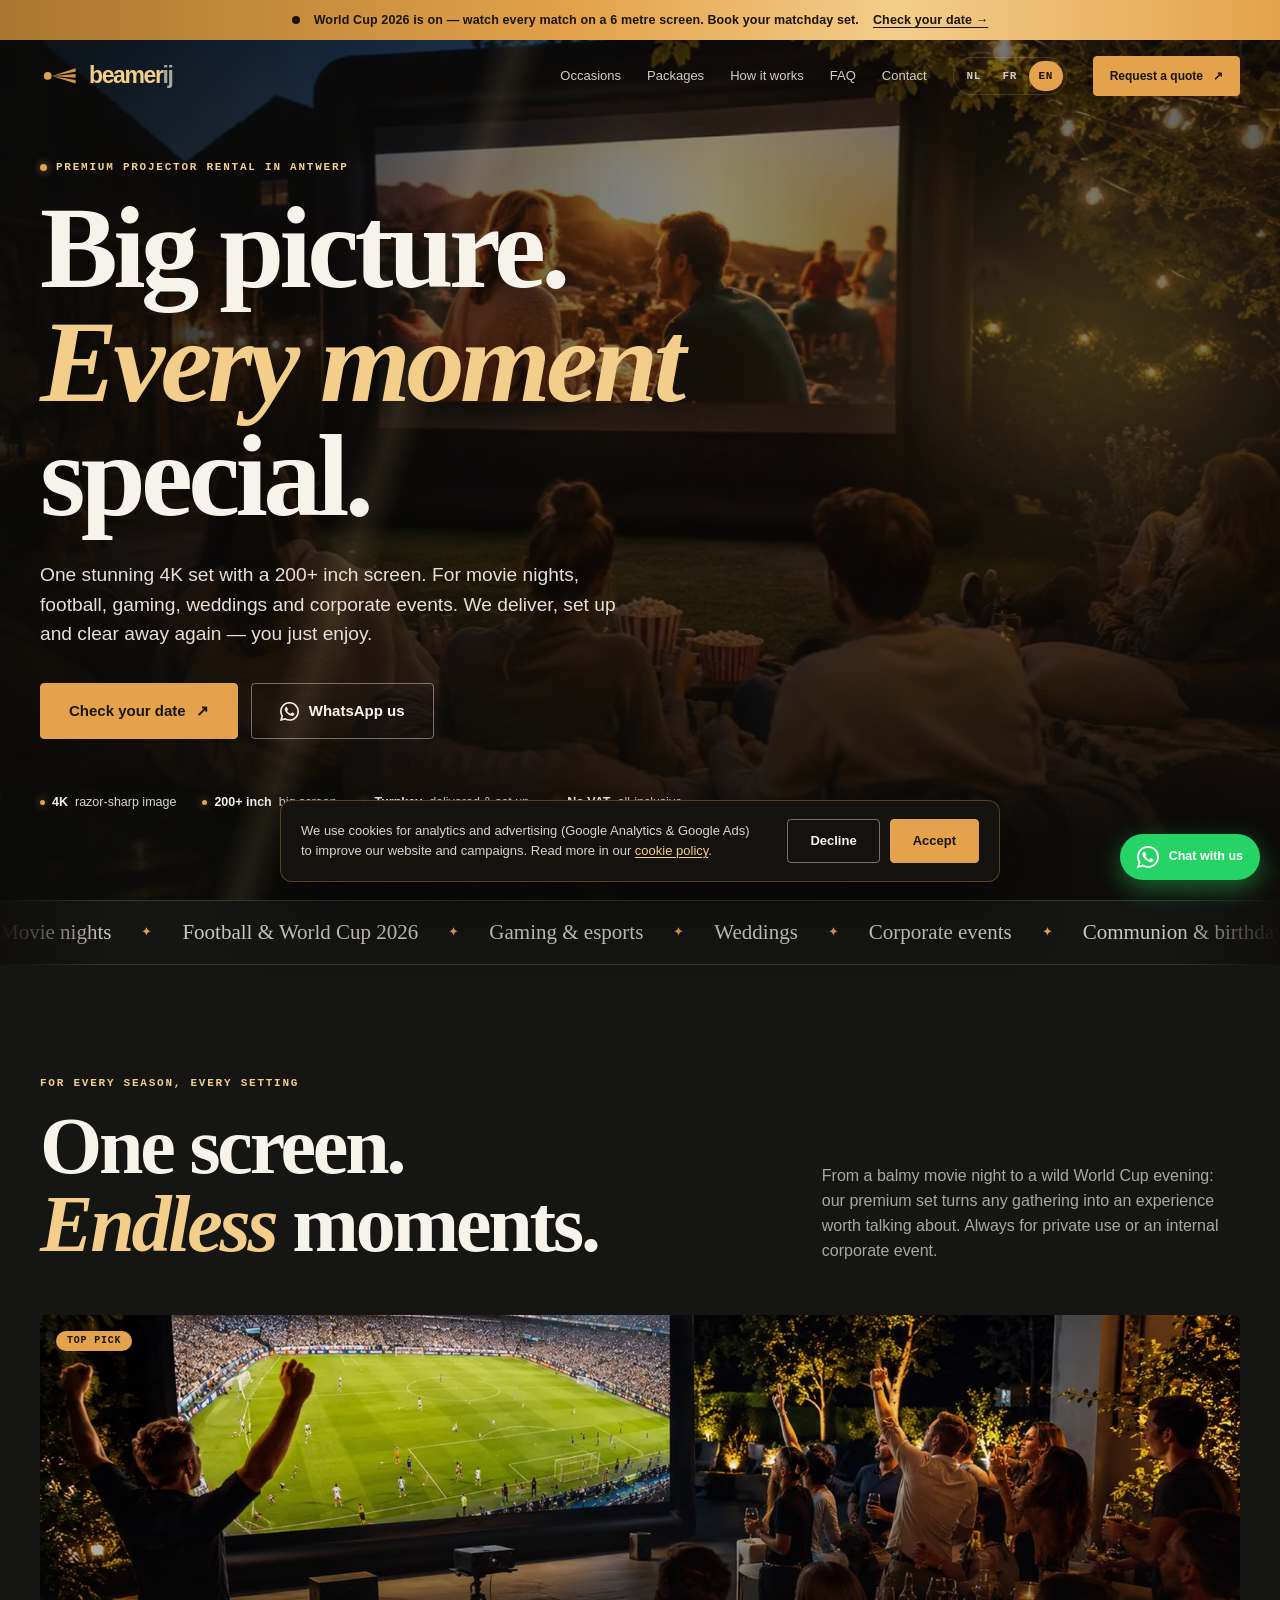
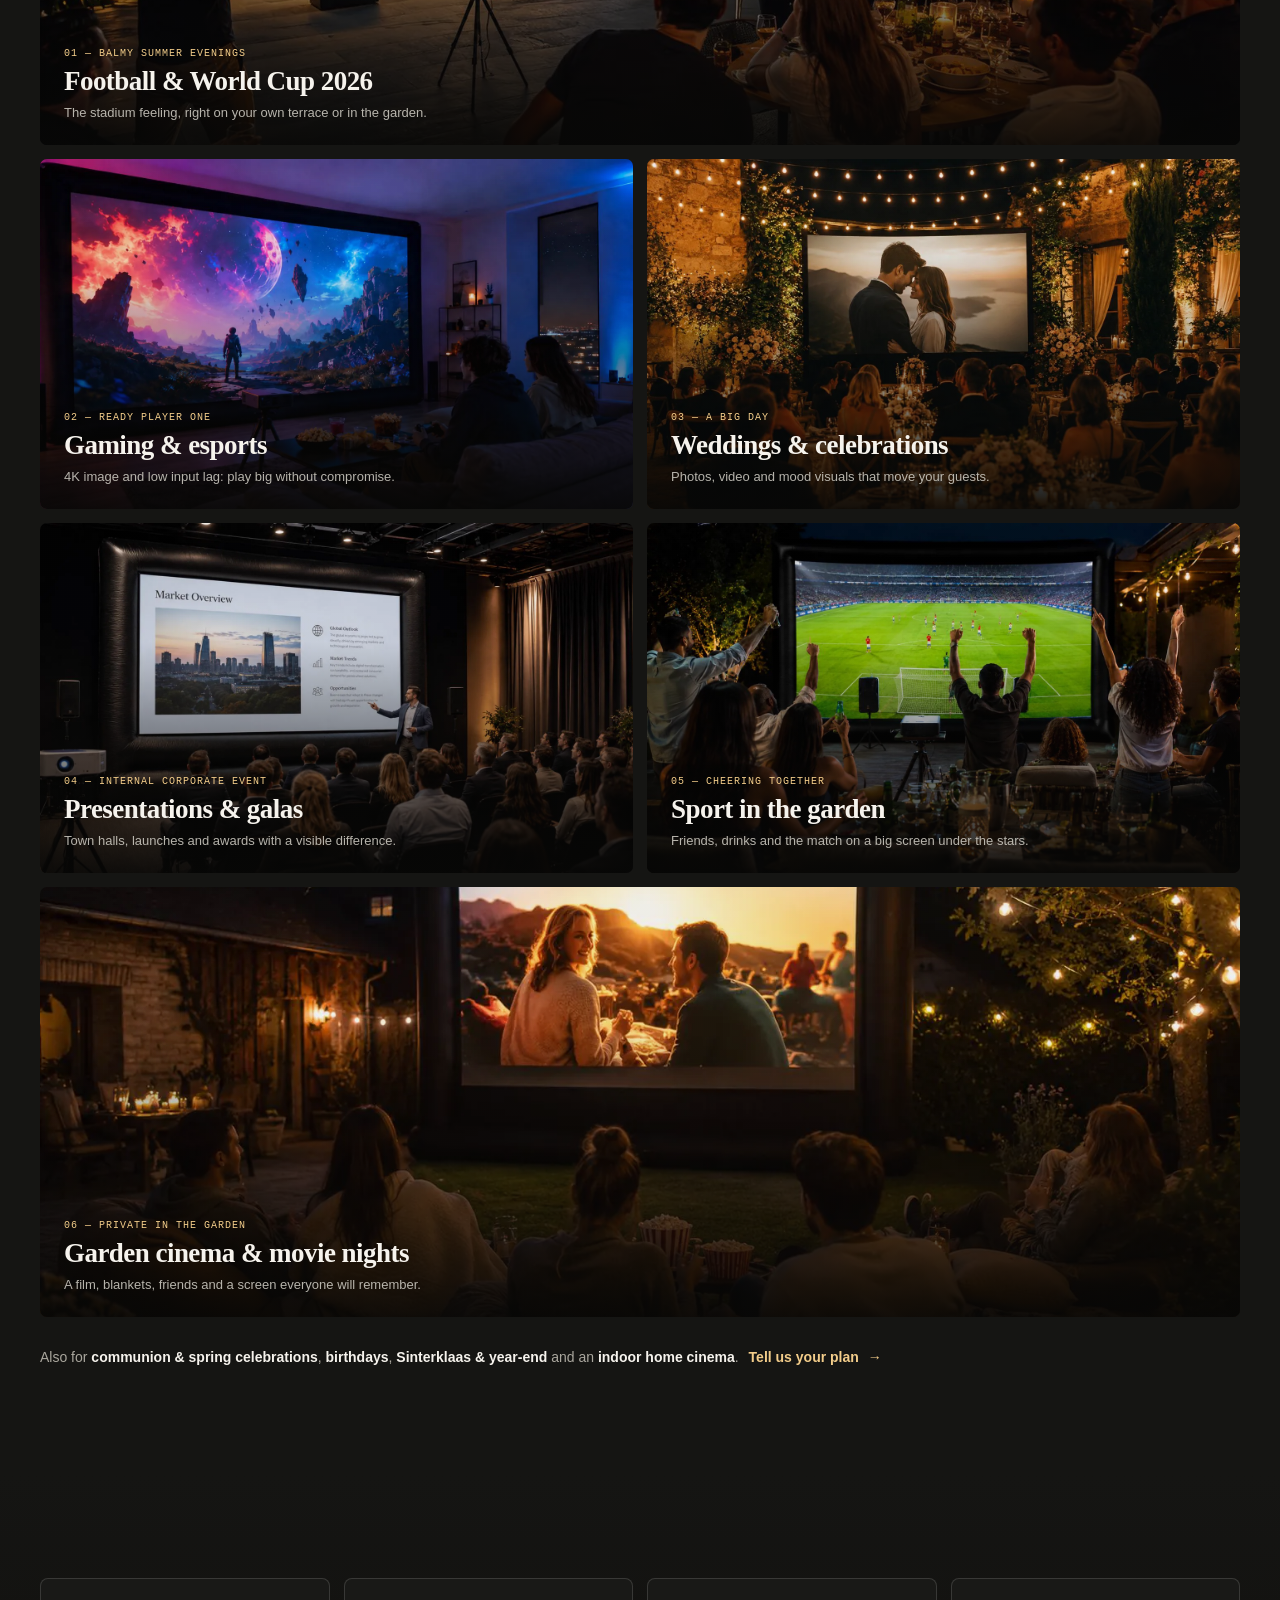
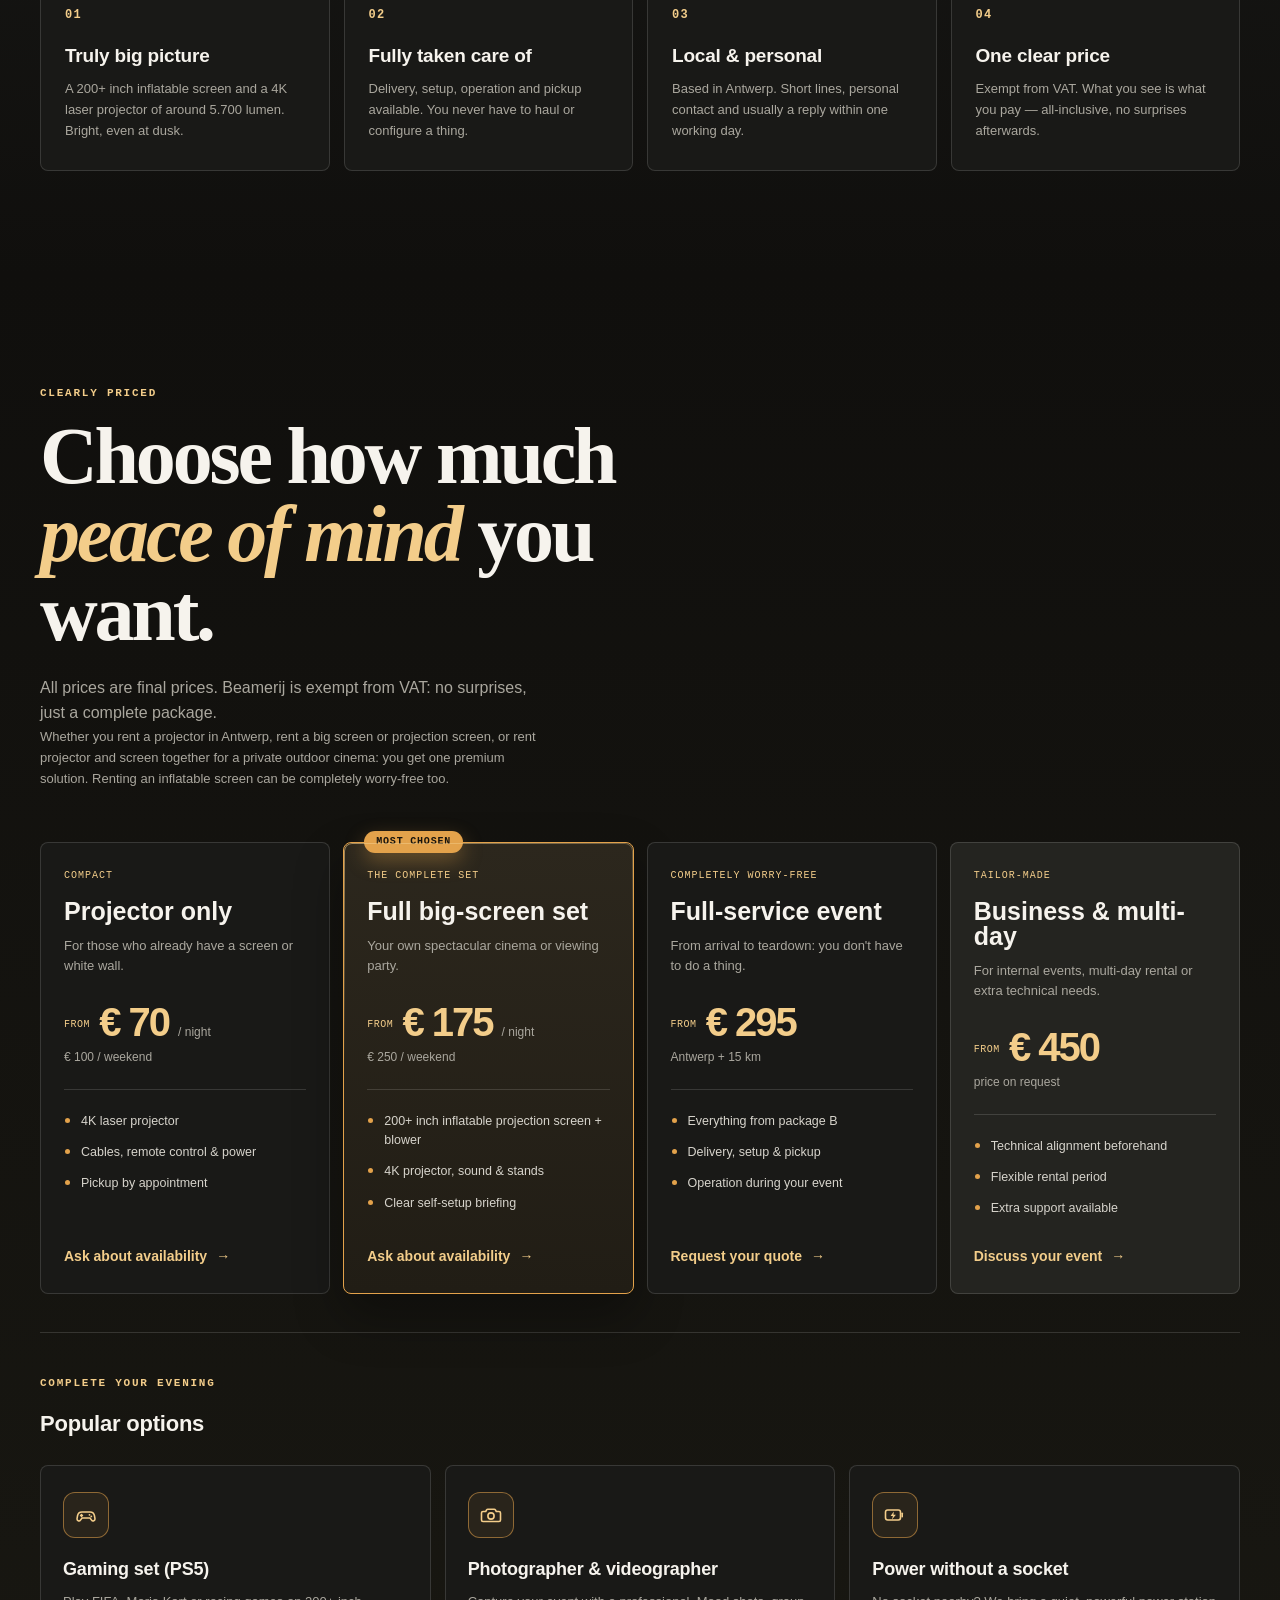
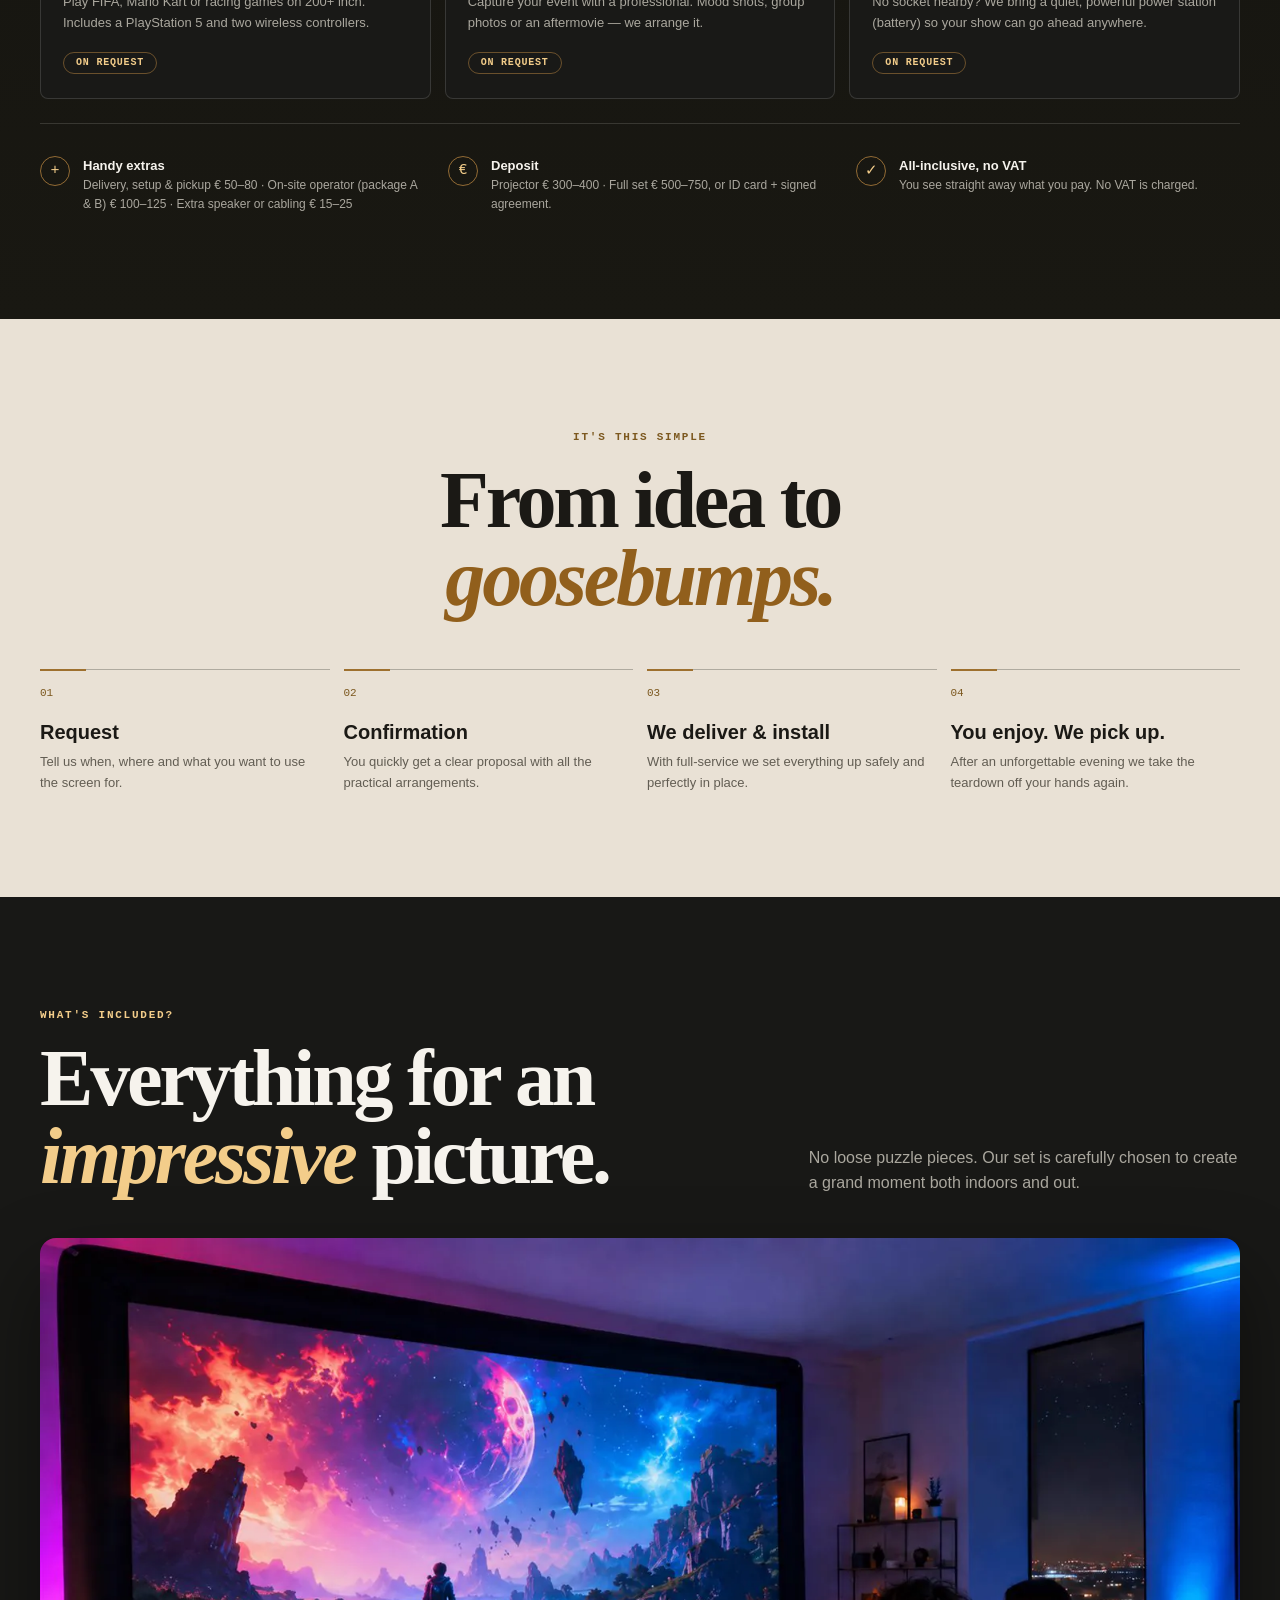
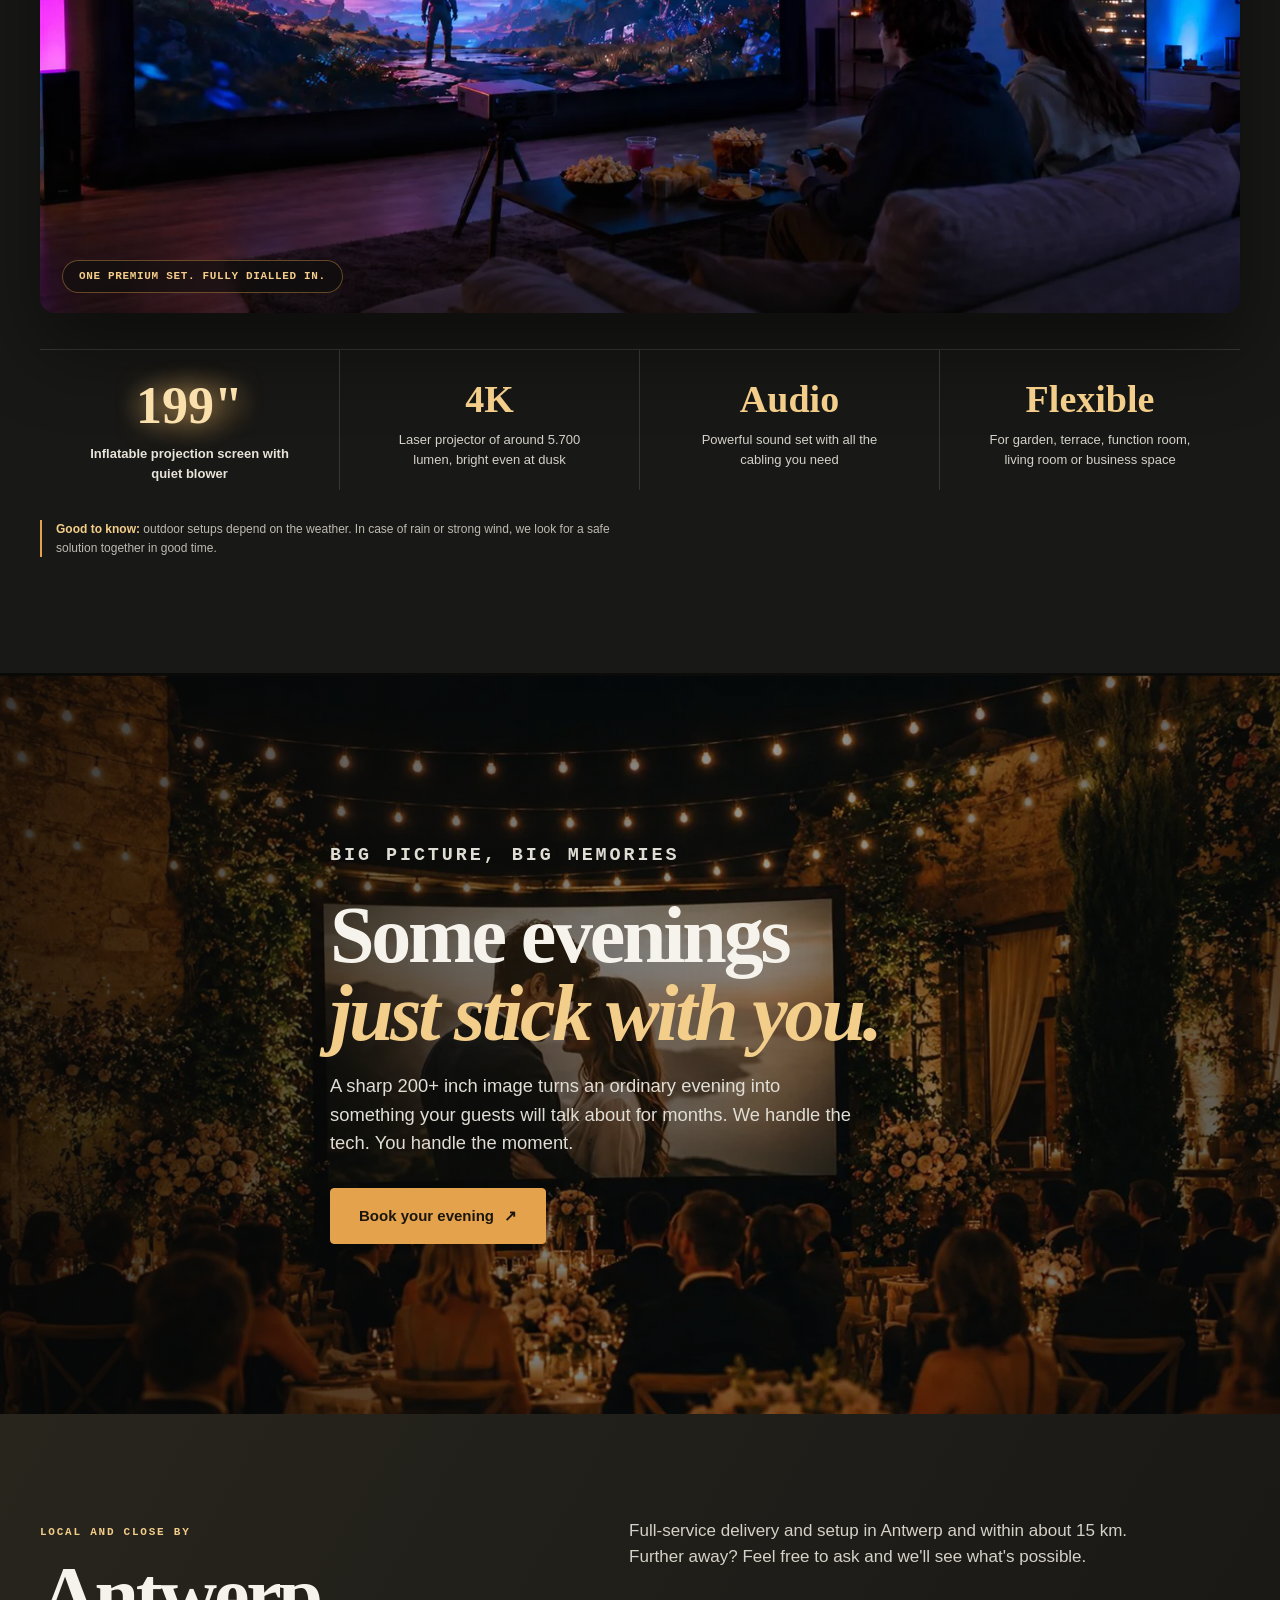
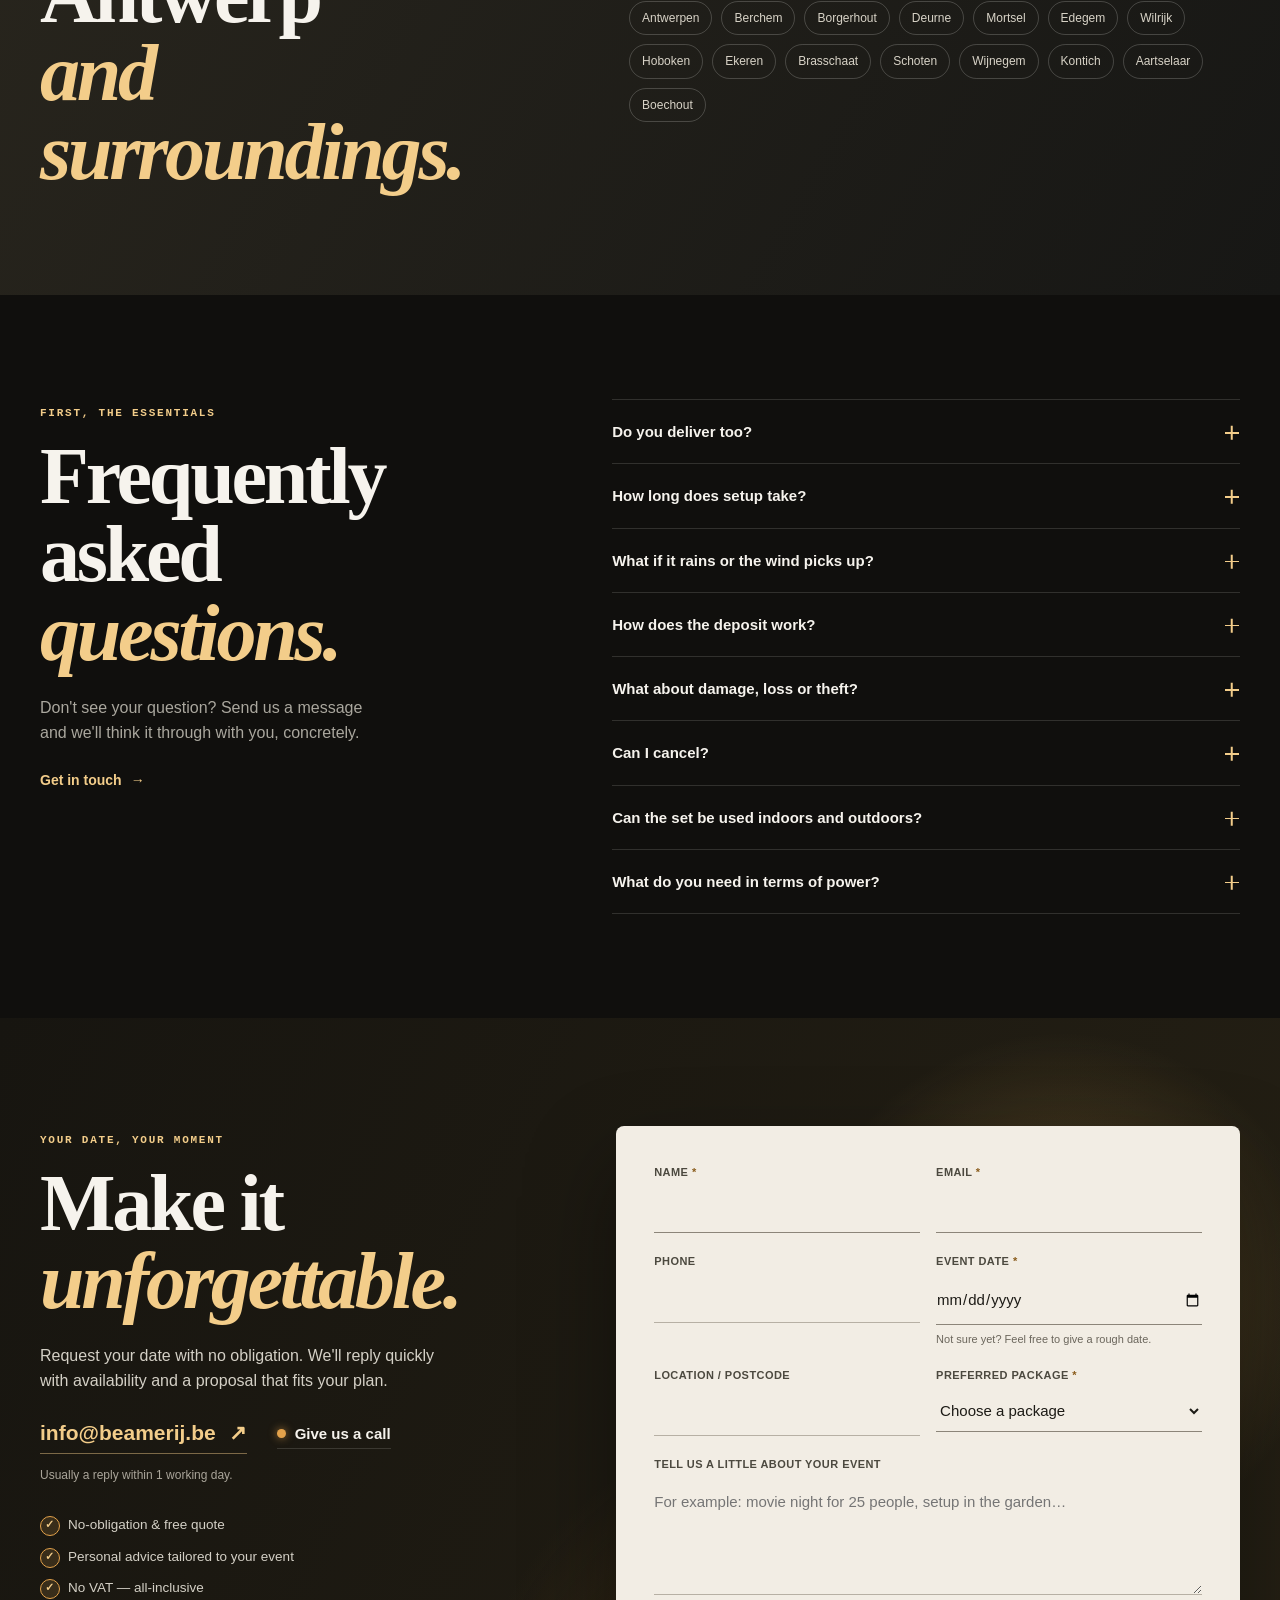
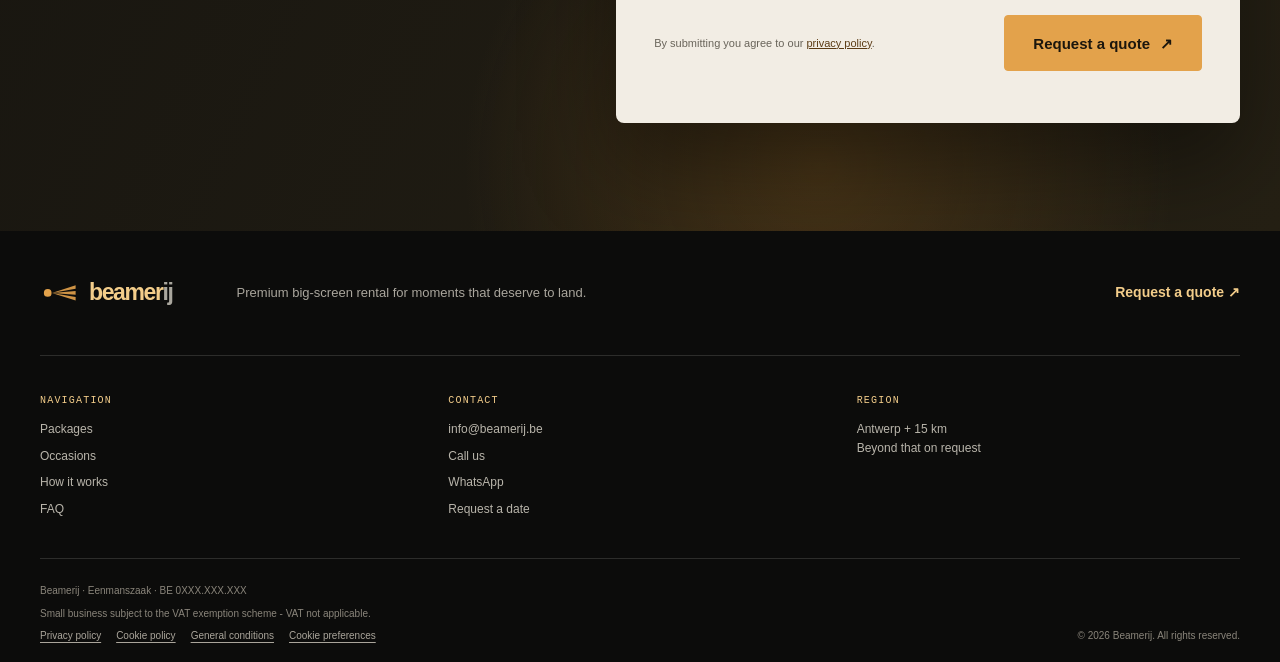
==== index.html @ 077774e4 "fixed favicon to appear in the search" ====
<!doctype html>
<html lang="nl-BE">
<head>
  <meta charset="utf-8">
  <meta name="viewport" content="width=device-width, initial-scale=1">
  <script>document.documentElement.classList.add('js')</script>
  <meta name="theme-color" content="#100f0d">
  <meta name="description" content="Beamerij verhuurt premium 4K beamers, een 200+ inch projectiescherm en complete big-screen sets in Antwerpen e.o. Voor filmavonden, voetbal, gaming, huwelijken en bedrijfsevents. Levering en opbouw mogelijk.">
  <meta name="robots" content="index,follow">
  <link rel="canonical" href="https://beamerij.be/">
  <link rel="icon" href="/favicon.ico" sizes="32x32">
  <link rel="icon" href="images/favicon.svg" type="image/svg+xml">
  <link rel="icon" type="image/png" sizes="32x32" href="images/favicon-32x32.png">
  <link rel="icon" type="image/png" sizes="16x16" href="images/favicon-16x16.png">
  <link rel="apple-touch-icon" sizes="180x180" href="images/apple-touch-icon.png">
  <link rel="manifest" href="/site.webmanifest">
  <link rel="preload" as="image" type="image/webp" imagesrcset="images/movie-night.webp" fetchpriority="high">
  <title>Beamerij | Beamer &amp; groot scherm huren in Antwerpen — 4K big-screen verhuur</title>
  <meta property="og:locale" content="nl_BE">
  <meta property="og:type" content="website">
  <meta property="og:title" content="Beamerij | Groot scherm huren in Antwerpen">
  <meta property="og:description" content="Eén premium big-screen set voor elke gelegenheid. 4K, 200+ inch scherm, levering en opbouw mogelijk. Alles inbegrepen, geen btw.">
  <meta property="og:url" content="https://beamerij.be/">
  <meta property="og:site_name" content="Beamerij">
  <meta property="og:image" content="https://beamerij.be/images/movie-night.jpg">
  <meta property="og:image:alt" content="Sfeervolle private filmavond met een groot scherm in een tuin bij avond">
  <meta property="og:image:width" content="1448">
  <meta property="og:image:height" content="1086">
  <meta name="twitter:card" content="summary_large_image">
  <meta name="twitter:title" content="Beamerij | Groot scherm huren in Antwerpen">
  <meta name="twitter:description" content="Eén premium 4K big-screen set met een scherm van 200+ inch. Voor films, voetbal, gaming, huwelijken en bedrijfsevents. Levering en opbouw mogelijk.">
  <meta name="twitter:image" content="https://beamerij.be/images/movie-night.jpg">
  <link rel="alternate" hreflang="nl-be" href="https://beamerij.be/">
  <link rel="alternate" hreflang="fr-be" href="https://beamerij.be/?lang=fr">
  <link rel="alternate" hreflang="en" href="https://beamerij.be/?lang=en">
  <link rel="alternate" hreflang="x-default" href="https://beamerij.be/">
  <link rel="stylesheet" href="styles.css">
  <!-- Google Consent Mode v2 — analytics & advertising cookies stay off until the visitor accepts -->
  <script>
    window.dataLayer = window.dataLayer || [];
    function gtag(){dataLayer.push(arguments);}
    gtag('consent', 'default', {ad_storage:'denied',ad_user_data:'denied',ad_personalization:'denied',analytics_storage:'denied',wait_for_update:500});
    gtag('set', 'ads_data_redaction', true);
    gtag('set', 'url_passthrough', true);
  </script>
  <!-- Google Analytics 4 + Google Ads -->
  <script async src="https://www.googletagmanager.com/gtag/js?id=G-XQZCP49KPX"></script>
  <script>gtag('js', new Date());gtag('config', 'G-XQZCP49KPX');</script>
  <script type="application/ld+json">{"@context":"https://schema.org","@type":["LocalBusiness","EquipmentRental"],"@id":"https://beamerij.be/#business","name":"Beamerij","url":"https://beamerij.be/","image":"https://beamerij.be/images/movie-night.jpg","description":"Premium beamer-, projectiescherm- en big-screenverhuur voor private en interne evenementen in Antwerpen.","priceRange":"€€","currenciesAccepted":"EUR","email":"info@beamerij.be","telephone":"+32485066991","address":{"@type":"PostalAddress","streetAddress":"[Adres invullen]","addressLocality":"Antwerpen","postalCode":"[Postcode]","addressCountry":"BE"},"areaServed":[{"@type":"City","name":"Antwerpen"},{"@type":"AdministrativeArea","name":"Regio Antwerpen"}],"makesOffer":[{"@type":"Offer","name":"Alleen beamer","price":"70","priceCurrency":"EUR"},{"@type":"Offer","name":"Full big-screen set","price":"175","priceCurrency":"EUR"},{"@type":"Offer","name":"Full-service event","price":"295","priceCurrency":"EUR"},{"@type":"Offer","name":"Business & meerdaags","price":"450","priceCurrency":"EUR"}]}</script>
  <script type="application/ld+json">{"@context":"https://schema.org","@type":"FAQPage","mainEntity":[{"@type":"Question","name":"Leveren jullie ook?","acceptedAnswer":{"@type":"Answer","text":"Ja. Bij full-service leveren, bouwen en halen we op in Antwerpen en de omliggende gemeenten. De levering is ook als extra bij andere pakketten mogelijk."}},{"@type":"Question","name":"Hoe lang duurt de opbouw?","acceptedAnswer":{"@type":"Answer","text":"Reken doorgaans op 30 tot 60 minuten, afhankelijk van de locatie en de gewenste opstelling. We plannen dit altijd ruim voor de start van je event."}},{"@type":"Question","name":"Wat als het regent of hard waait?","acceptedAnswer":{"@type":"Answer","text":"Veiligheid komt eerst. Bij ongeschikt weer bekijken we vooraf een binnenalternatief, een nieuw moment of een andere passende oplossing."}},{"@type":"Question","name":"Hoe werkt de waarborg?","acceptedAnswer":{"@type":"Answer","text":"De waarborg bedraagt € 300–400 voor alleen de beamer en € 500–750 voor de full set. In sommige gevallen kan dit ook met een identiteitskaart en ondertekende overeenkomst."}},{"@type":"Question","name":"Wat bij schade, verlies of diefstal?","acceptedAnswer":{"@type":"Answer","text":"De huurder is verantwoordelijk voor de set vanaf ontvangst tot ophaling. Schade, verlies of diefstal wordt volgens de huurvoorwaarden verrekend."}},{"@type":"Question","name":"Kan ik annuleren?","acceptedAnswer":{"@type":"Answer","text":"Dat kan volgens de afspraken in onze algemene voorwaarden. Omdat we een datum voor je reserveren, kunnen annuleringskosten gelden wanneer de annulering dicht bij het event gebeurt."}},{"@type":"Question","name":"Kan de set binnen én buiten?","acceptedAnswer":{"@type":"Answer","text":"Ja. Een tuin of terras is mooi, maar ook in een living, feestzaal of kantoorruimte maken we een indrukwekkende projectie. We stemmen de opstelling af op je ruimte."}},{"@type":"Question","name":"Wat hebben jullie nodig qua stroom?","acceptedAnswer":{"@type":"Answer","text":"Een normaal, veilig stopcontact in de buurt is meestal voldoende. Laat vooraf weten als de afstand groot is of als er geen stroomvoorziening op de locatie is — dan brengen we een stille powerstation (accu) mee zodat je show toch kan doorgaan."}}]}</script>
</head>
<body>
  <a class="skip-link" href="#main-content" data-i18n="skip">Ga naar inhoud</a>
  <div class="scroll-progress" aria-hidden="true"><span data-progress-bar></span></div>

  <a class="announce" href="#contact" data-announce data-i18n-al="announce.aria" aria-label="WK 2026 — reserveer je matchday-set">
    <span class="announce-pulse" aria-hidden="true"></span>
    <span data-i18n="announce.text"><b>WK&nbsp;2026 is bezig</b> — kijk elke match op een scherm van 6&nbsp;meter. Reserveer je matchday-set.</span>
    <span class="announce-cta" aria-hidden="true" data-i18n="announce.cta">Datum checken →</span>
  </a>

  <header class="site-header" data-header>
    <nav class="container nav" aria-label="Hoofdnavigatie">
      <a class="brand" href="#top" aria-label="Beamerij">
        <span class="brand-mark" aria-hidden="true">
          <svg viewBox="0 0 64 40" fill="none" xmlns="http://www.w3.org/2000/svg">
            <circle class="lens" cx="13" cy="20" r="6.5" fill="currentColor"></circle>
            <polygon class="beam beam-1" points="20,20 60,7 60,13" fill="currentColor"></polygon>
            <polygon class="beam beam-2" points="20,20 60,17 60,23" fill="currentColor"></polygon>
            <polygon class="beam beam-3" points="20,20 60,27 60,33" fill="currentColor"></polygon>
          </svg>
        </span>
        <span class="brand-word"><span class="brand-main">beamer</span><span class="brand-suffix">ij</span></span>
      </a>
      <button class="nav-toggle" type="button" aria-expanded="false" aria-controls="main-navigation"><span class="sr-only" data-i18n="nav.menu">Menu openen</span><span></span><span></span></button>
      <div class="nav-links" id="main-navigation">
        <a href="#gelegenheden" data-i18n="nav.occasions">Gelegenheden</a>
        <a href="#pakketten" data-i18n="nav.packages">Pakketten</a>
        <a href="#werkwijze" data-i18n="nav.how">Hoe het werkt</a>
        <a href="#faq" data-i18n="nav.faq">FAQ</a>
        <a href="#contact" data-i18n="nav.contact">Contact</a>
        <div class="lang-switch" role="group" aria-label="Taal / Langue / Language">
          <button type="button" data-lang="nl" aria-pressed="true">NL</button>
          <button type="button" data-lang="fr" aria-pressed="false">FR</button>
          <button type="button" data-lang="en" aria-pressed="false">EN</button>
        </div>
        <a class="button button-small" href="#contact" data-i18n="nav.cta">Offerte aanvragen <span aria-hidden="true">↗</span></a>
      </div>
    </nav>
  </header>

  <main id="main-content">
    <section class="hero section" id="top" aria-labelledby="hero-title">
      <div class="hero-image" aria-hidden="true" data-parallax="0.18">
        <picture><source type="image/webp" srcset="images/movie-night.webp"><img src="images/movie-night.jpg" width="1448" height="1086" alt="" fetchpriority="high"></picture>
      </div>
      <div class="hero-glow" aria-hidden="true"></div>
      <div class="hero-beam" aria-hidden="true"></div>
      <div class="container hero-content">
        <p class="eyebrow" data-hero="1"><span class="eyebrow-dot"></span><span data-i18n="hero.eyebrow">Premium beamerverhuur in Antwerpen</span></p>
        <h1 id="hero-title" data-hero="2" data-i18n="hero.title">Groot beeld.<br><em>Elk moment</em> bijzonder.</h1>
        <p class="hero-copy" data-hero="3" data-i18n="hero.copy">Eén indrukwekkende 4K-set met een scherm van 200+ inch. Voor filmavonden, voetbal, gaming, huwelijken en bedrijfsevents. Wij leveren, bouwen op en ruimen weer op — jij geniet.</p>
        <div class="hero-actions" data-hero="4">
          <a class="button button-lg" href="#contact" data-i18n="hero.cta1">Check je datum <span aria-hidden="true">↗</span></a>
          <a class="button button-ghost button-lg" href="https://wa.me/32485066991?text=Hoi%20Beamerij%2C%20ik%20wil%20graag%20een%20datum%20aanvragen." target="_blank" rel="noopener noreferrer"><svg class="wa-glyph" aria-hidden="true" viewBox="0 0 24 24" fill="currentColor"><path d="M17.472 14.382c-.297-.149-1.758-.867-2.03-.967-.273-.099-.471-.148-.67.15-.197.297-.767.966-.94 1.164-.173.199-.347.223-.644.075-.297-.15-1.255-.463-2.39-1.475-.883-.788-1.48-1.761-1.653-2.059-.173-.297-.018-.458.13-.606.134-.133.298-.347.446-.52.149-.174.198-.298.298-.497.099-.198.05-.371-.025-.52-.075-.149-.669-1.612-.916-2.207-.242-.579-.487-.5-.669-.51-.173-.008-.371-.01-.57-.01-.198 0-.52.074-.792.372-.272.297-1.04 1.016-1.04 2.479 0 1.462 1.065 2.875 1.213 3.074.149.198 2.096 3.2 5.077 4.487.709.306 1.262.489 1.694.625.712.227 1.36.195 1.871.118.571-.085 1.758-.719 2.006-1.413.248-.694.248-1.289.173-1.413-.074-.124-.272-.198-.57-.347m-5.421 7.403h-.004a9.87 9.87 0 01-5.031-1.378l-.361-.214-3.741.982.998-3.648-.235-.374a9.86 9.86 0 01-1.51-5.26c.001-5.45 4.436-9.884 9.888-9.884 2.64 0 5.122 1.03 6.988 2.898a9.825 9.825 0 012.893 6.994c-.003 5.45-4.437 9.885-9.885 9.885M20.52 3.449C18.24 1.245 15.24 0 12.045 0 5.463 0 .104 5.334.101 11.892c0 2.096.549 4.142 1.595 5.945L0 24l6.335-1.652a12.062 12.062 0 005.71 1.448h.005c6.582 0 11.946-5.335 11.949-11.893a11.821 11.821 0 00-3.487-8.464"/></svg><span data-i18n="hero.cta2">WhatsApp ons</span></a>
        </div>
        <ul class="trust-row" data-hero="5" aria-label="Kernpunten">
          <li data-i18n="hero.trust1"><strong>4K</strong> messcherp beeld</li>
          <li data-i18n="hero.trust2"><strong>200+ inch</strong> groot scherm</li>
          <li data-i18n="hero.trust3"><strong>Turnkey</strong> geleverd &amp; opgebouwd</li>
          <li data-i18n="hero.trust4"><strong>Geen btw</strong> alles inbegrepen</li>
        </ul>
      </div>
      <a class="hero-scroll" href="#gelegenheden" data-hero="6" data-i18n-al="hero.scrollaria" aria-label="Scroll naar gelegenheden"><span class="hero-mouse"></span><span data-i18n="hero.scroll">Ontdek</span></a>
    </section>

    <div class="marquee" aria-hidden="true">
      <div class="marquee-track" data-i18n="marquee">
        <span>Filmavonden</span><i>✦</i><span>Voetbal &amp; WK 2026</span><i>✦</i><span>Gaming &amp; esports</span><i>✦</i><span>Huwelijken</span><i>✦</i><span>Bedrijfsevents</span><i>✦</i><span>Communie &amp; verjaardag</span><i>✦</i><span>Eindejaar</span><i>✦</i><span>Home cinema</span><i>✦</i>
        <span>Filmavonden</span><i>✦</i><span>Voetbal &amp; WK 2026</span><i>✦</i><span>Gaming &amp; esports</span><i>✦</i><span>Huwelijken</span><i>✦</i><span>Bedrijfsevents</span><i>✦</i><span>Communie &amp; verjaardag</span><i>✦</i><span>Eindejaar</span><i>✦</i><span>Home cinema</span><i>✦</i>
      </div>
    </div>

    <section class="section occasions" id="gelegenheden" aria-labelledby="occasions-title">
      <div class="container">
        <div class="section-intro split-intro" data-reveal>
          <div><p class="eyebrow" data-i18n="occ.eyebrow">Voor elk seizoen, elke setting</p><h2 id="occasions-title" data-i18n="occ.title">Eén scherm.<br><em>Oneindig veel</em> momenten.</h2></div>
          <p data-i18n="occ.intro">Van een zwoele filmavond tot een knotsgekke WK-avond: onze premium set maakt van elke bijeenkomst een ervaring om over na te praten. Altijd voor privégebruik of een intern bedrijfsevent.</p>
        </div>
        <div class="occasions-grid" data-reveal-group>
          <article class="occasion-card card-wide" data-reveal="up"><picture><source type="image/webp" srcset="images/football-terras.webp"><img src="images/football-terras.jpg" width="1600" height="900" alt="Vrienden kijken voetbal op een groot scherm op een modern terras tijdens een zomeravond" loading="lazy"></picture><div class="occasion-overlay"><p data-i18n="occ.1.k">01 — Zwoele zomeravonden</p><h3 data-i18n="occ.1.t">Voetbal &amp; WK 2026</h3><span data-i18n="occ.1.d">Het stadiongevoel, gewoon op je eigen terras of in de tuin.</span></div><span class="occasion-tag" data-i18n="occ.tag">Topper</span></article>
          <article class="occasion-card" data-reveal="up"><picture><source type="image/webp" srcset="images/gaming.webp"><img src="images/gaming.jpg" width="1500" height="844" alt="Gamingavond op een scherp 4K projectiescherm met sfeerverlichting" loading="lazy"></picture><div class="occasion-overlay"><p data-i18n="occ.2.k">02 — Ready player one</p><h3 data-i18n="occ.2.t">Gaming &amp; esports</h3><span data-i18n="occ.2.d">4K-beeld en lage inputlag: groot spelen zonder compromis.</span></div></article>
          <article class="occasion-card" data-reveal="up"><picture><source type="image/webp" srcset="images/wedding.webp"><img src="images/wedding.jpg" width="1500" height="1000" alt="Huwelijksdiner met foto's van het koppel geprojecteerd op een groot scherm" loading="lazy"></picture><div class="occasion-overlay"><p data-i18n="occ.3.k">03 — Een grote dag</p><h3 data-i18n="occ.3.t">Huwelijken &amp; feesten</h3><span data-i18n="occ.3.d">Foto's, video en sfeerbeelden die je gasten raken.</span></div></article>
          <article class="occasion-card" data-reveal="up"><picture><source type="image/webp" srcset="images/business.webp"><img src="images/business.jpg" width="1500" height="844" alt="Interne bedrijfspresentatie op een groot scherm voor een zittend publiek" loading="lazy"></picture><div class="occasion-overlay"><p data-i18n="occ.4.k">04 — Intern bedrijfsevent</p><h3 data-i18n="occ.4.t">Presentaties &amp; gala's</h3><span data-i18n="occ.4.d">Town halls, launches en awards met zichtbaar verschil.</span></div></article>
          <article class="occasion-card" data-reveal="up"><picture><source type="image/webp" srcset="images/football-garden.webp"><img src="images/football-garden.jpg" width="1500" height="844" alt="Vrienden juichen tijdens een voetbalwedstrijd op een groot projectiescherm in de tuin" loading="lazy"></picture><div class="occasion-overlay"><p data-i18n="occ.5.k">05 — Samen supporteren</p><h3 data-i18n="occ.5.t">Sport in de tuin</h3><span data-i18n="occ.5.d">Vrienden, drankjes en de match op groot scherm onder de sterren.</span></div></article>
          <article class="occasion-card card-wide" data-reveal="up"><picture><source type="image/webp" srcset="images/movie-night.webp"><img src="images/movie-night.jpg" width="1448" height="1086" alt="Sfeervolle private filmavond met een groot opblaasbaar scherm in een tuin bij avond" loading="lazy"></picture><div class="occasion-overlay"><p data-i18n="occ.6.k">06 — Privé in de tuin</p><h3 data-i18n="occ.6.t">Tuincinema &amp; filmavonden</h3><span data-i18n="occ.6.d">Film, dekens, vrienden en een scherm dat iedereen bijblijft.</span></div></article>
        </div>
        <p class="occasions-foot" data-reveal data-i18n="occ.foot">Ook voor <strong>communie &amp; lentefeest</strong>, <strong>verjaardagen</strong>, <strong>Sinterklaas &amp; eindejaar</strong> en een <strong>indoor home cinema</strong>. <a href="#contact" class="text-link">Vertel ons jouw plan <span>→</span></a></p>
      </div>
    </section>

    <section class="section usp" aria-label="Waarom Beamerij">
      <div class="container usp-grid" data-reveal-group>
        <div class="usp-card" data-reveal="up"><span class="usp-num">01</span><h3 data-i18n="usp.1.t">Echt groot beeld</h3><p data-i18n="usp.1.d">Een opblaasbaar scherm van 200+ inch en een 4K-laserprojector van ca. 5.700 lumen. Helder, ook bij schemer.</p></div>
        <div class="usp-card" data-reveal="up"><span class="usp-num">02</span><h3 data-i18n="usp.2.t">Volledig ontzorgd</h3><p data-i18n="usp.2.d">Levering, opbouw, bediening en ophaling mogelijk. Jij hoeft niets te sleuren of in te stellen.</p></div>
        <div class="usp-card" data-reveal="up"><span class="usp-num">03</span><h3 data-i18n="usp.3.t">Lokaal &amp; persoonlijk</h3><p data-i18n="usp.3.d">Gevestigd in Antwerpen. Korte lijnen, persoonlijk contact en meestal antwoord binnen één werkdag.</p></div>
        <div class="usp-card" data-reveal="up"><span class="usp-num">04</span><h3 data-i18n="usp.4.t">Eén heldere prijs</h3><p data-i18n="usp.4.d">Vrijgesteld van btw. Wat je ziet, betaal je — alles inbegrepen, geen verrassingen achteraf.</p></div>
      </div>
    </section>

    <section class="section packages" id="pakketten" aria-labelledby="packages-title">
      <div class="container">
        <div class="section-intro" data-reveal>
          <p class="eyebrow" data-i18n="pkg.eyebrow">Helder geprijsd</p>
          <h2 id="packages-title" data-i18n="pkg.title">Kies hoeveel<br><em>ontzorging</em> je wil.</h2>
          <p data-i18n="pkg.intro">Alle prijzen zijn eindprijzen. Beamerij is vrijgesteld van btw: geen verrassingen, wel een volledig pakket.</p>
          <p class="seo-copy" data-i18n="pkg.seo">Een beamer huren in Antwerpen, een groot scherm of projectiescherm huren, of meteen beamer en scherm huren voor een private outdoor cinema: je krijgt één premium oplossing. Ook een opblaasbaar scherm huren kan volledig zorgeloos.</p>
        </div>
        <div class="package-grid" data-reveal-group>
          <article class="package-card" data-reveal="up"><div class="package-label" data-i18n="pkg.1.label">Compact</div><h3 data-i18n="pkg.1.t">Alleen beamer</h3><p class="package-description" data-i18n="pkg.1.d">Voor wie zelf een scherm of witte wand heeft.</p><p class="price"><span data-i18n="pkg.from">vanaf</span> € 70 <small data-i18n="pkg.night">/ avond</small></p><p class="price-sub" data-i18n="pkg.1.sub">€ 100 / weekend</p><ul><li data-i18n="pkg.1.f1">4K laserprojector</li><li data-i18n="pkg.1.f2">Kabels, afstandsbediening &amp; stroom</li><li data-i18n="pkg.1.f3">Ophalen op afspraak</li></ul><a href="#contact" class="text-link" data-i18n="pkg.avail">Vraag beschikbaarheid <span>→</span></a></article>
          <article class="package-card package-featured" data-reveal="up"><div class="featured-tag" data-i18n="pkg.featured">Meest gekozen</div><div class="package-label" data-i18n="pkg.2.label">De complete set</div><h3 data-i18n="pkg.2.t">Full big-screen set</h3><p class="package-description" data-i18n="pkg.2.d">Jouw eigen spectaculaire cinema of viewing party.</p><p class="price"><span data-i18n="pkg.from">vanaf</span> € 175 <small data-i18n="pkg.night">/ avond</small></p><p class="price-sub" data-i18n="pkg.2.sub">€ 250 / weekend</p><ul><li data-i18n="pkg.2.f1">200+ inch opblaasbaar projectiescherm + blower</li><li data-i18n="pkg.2.f2">4K projector, geluid &amp; stands</li><li data-i18n="pkg.2.f3">Heldere self-setup briefing</li></ul><a href="#contact" class="text-link" data-i18n="pkg.avail">Vraag beschikbaarheid <span>→</span></a></article>
          <article class="package-card" data-reveal="up"><div class="package-label" data-i18n="pkg.3.label">Volledig zorgeloos</div><h3 data-i18n="pkg.3.t">Full-service event</h3><p class="package-description" data-i18n="pkg.3.d">Van aankomst tot afbouw: jij hoeft niets te doen.</p><p class="price"><span data-i18n="pkg.from">vanaf</span> € 295</p><p class="price-sub" data-i18n="pkg.3.sub">Antwerpen + 15 km</p><ul><li data-i18n="pkg.3.f1">Alles uit pakket B</li><li data-i18n="pkg.3.f2">Levering, opbouw &amp; ophaling</li><li data-i18n="pkg.3.f3">Bediening tijdens je event</li></ul><a href="#contact" class="text-link" data-i18n="pkg.quote">Vraag je offerte <span>→</span></a></article>
          <article class="package-card package-dark" data-reveal="up"><div class="package-label" data-i18n="pkg.4.label">Op maat</div><h3 data-i18n="pkg.4.t">Business &amp; meerdaags</h3><p class="package-description" data-i18n="pkg.4.d">Voor interne events, meerdaagse huur of extra technische noden.</p><p class="price"><span data-i18n="pkg.from">vanaf</span> € 450</p><p class="price-sub" data-i18n="pkg.4.sub">prijs op aanvraag</p><ul><li data-i18n="pkg.4.f1">Technische afstemming vooraf</li><li data-i18n="pkg.4.f2">Flexibele huurperiode</li><li data-i18n="pkg.4.f3">Extra begeleiding mogelijk</li></ul><a href="#contact" class="text-link" data-i18n="pkg.discuss">Bespreek je event <span>→</span></a></article>
        </div>
        <!-- Add-on options: PS5 gaming, fotograaf/videograaf, stroom zonder stopcontact. Prijs = op aanvraag; vul desgewenst een vaste prijs in. -->
        <div class="addons">
          <div class="addons-head" data-reveal="up">
            <p class="eyebrow" data-i18n="addon.eyebrow">Maak het compleet</p>
            <h3 data-i18n="addon.title">Populaire opties</h3>
          </div>
          <div class="addon-grid" data-reveal-group>
            <article class="addon-card" data-reveal="up">
              <span class="addon-icon" aria-hidden="true"><svg viewBox="0 0 24 24" fill="none" stroke="currentColor" stroke-width="1.6" stroke-linecap="round" stroke-linejoin="round"><path d="M8 9h8a4.5 4.5 0 0 1 4.44 3.68l.52 3.02a1.9 1.9 0 0 1-3.42 1.45L16 15H8l-1.54 2.15a1.9 1.9 0 0 1-3.42-1.45l.52-3.02A4.5 4.5 0 0 1 8 9Z"/><line x1="7.5" y1="11.6" x2="7.5" y2="13.4"/><line x1="6.6" y1="12.5" x2="8.4" y2="12.5"/><circle cx="15.5" cy="11.8" r=".9" fill="currentColor" stroke="none"/><circle cx="17.3" cy="13.4" r=".9" fill="currentColor" stroke="none"/></svg></span>
              <h4 data-i18n="addon.1.t">Gaming-set (PS5)</h4>
              <p data-i18n="addon.1.d">Speel FIFA, Mario Kart of racegames op 200+ inch. Inclusief PlayStation 5 en twee draadloze controllers.</p>
              <span class="addon-tag" data-i18n="addon.onrequest">Op aanvraag</span>
            </article>
            <article class="addon-card" data-reveal="up">
              <span class="addon-icon" aria-hidden="true"><svg viewBox="0 0 24 24" fill="none" stroke="currentColor" stroke-width="1.6" stroke-linecap="round" stroke-linejoin="round"><path d="M4 8.5h2.7l.9-1.6A1.4 1.4 0 0 1 8.83 6.2h6.34a1.4 1.4 0 0 1 1.23.7l.9 1.6H20A1.5 1.5 0 0 1 21.5 10v7A1.5 1.5 0 0 1 20 18.5H4A1.5 1.5 0 0 1 2.5 17v-7A1.5 1.5 0 0 1 4 8.5Z"/><circle cx="12" cy="13" r="3.1"/></svg></span>
              <h4 data-i18n="addon.2.t">Fotograaf &amp; videograaf</h4>
              <p data-i18n="addon.2.d">Leg je event vast met een professional. Sfeerbeelden, groepsfoto's of een aftermovie — wij regelen het.</p>
              <span class="addon-tag" data-i18n="addon.onrequest">Op aanvraag</span>
            </article>
            <article class="addon-card" data-reveal="up">
              <span class="addon-icon" aria-hidden="true"><svg viewBox="0 0 24 24" fill="none" stroke="currentColor" stroke-width="1.6" stroke-linecap="round" stroke-linejoin="round"><rect x="2.5" y="7" width="15" height="10" rx="2.2"/><path d="M19.2 10.3v3.4"/><path d="M10.8 8.6 7.6 12.9 9.9 12.9 8.9 16.4 12.9 11.7 10.5 11.7Z" fill="currentColor" stroke="none"/></svg></span>
              <h4 data-i18n="addon.3.t">Stroom zonder stopcontact</h4>
              <p data-i18n="addon.3.d">Geen stopcontact in de buurt? Wij brengen een stille, krachtige powerstation (accu) mee zodat je show overal doorgaat.</p>
              <span class="addon-tag" data-i18n="addon.onrequest">Op aanvraag</span>
            </article>
          </div>
        </div>
        <div class="pricing-notes" data-reveal-group>
          <div data-reveal="up"><span class="note-icon">+</span><p data-i18n="pkg.note1"><strong>Handige extra's</strong><br>Levering, opbouw &amp; ophaling € 50–80 · Operator ter plaatse (pakket A &amp; B) € 100–125 · Extra speaker of bekabeling € 15–25</p></div>
          <div data-reveal="up"><span class="note-icon">€</span><p data-i18n="pkg.note2"><strong>Waarborg</strong><br>Beamer € 300–400 · Full set € 500–750, of identiteitskaart + ondertekende overeenkomst.</p></div>
          <div data-reveal="up"><span class="note-icon">✓</span><p data-i18n="pkg.note3"><strong>Alles inbegrepen, geen btw</strong><br>Je ziet meteen wat je betaalt. Geen btw wordt aangerekend.</p></div>
        </div>
      </div>
    </section>

    <section class="section process" id="werkwijze" aria-labelledby="process-title">
      <div class="container">
        <div class="section-intro centered" data-reveal><p class="eyebrow" data-i18n="proc.eyebrow">Zo eenvoudig is het</p><h2 id="process-title" data-i18n="proc.title">Van idee naar<br><em>kippenvel.</em></h2></div>
        <ol class="process-list" data-reveal-group>
          <li data-reveal="up"><span>01</span><div><h3 data-i18n="proc.1.t">Aanvraag</h3><p data-i18n="proc.1.d">Vertel ons wanneer, waar en waarvoor je het scherm wil inzetten.</p></div></li>
          <li data-reveal="up"><span>02</span><div><h3 data-i18n="proc.2.t">Bevestiging</h3><p data-i18n="proc.2.d">Je krijgt snel een helder voorstel met alle praktische afspraken.</p></div></li>
          <li data-reveal="up"><span>03</span><div><h3 data-i18n="proc.3.t">Wij leveren &amp; installeren</h3><p data-i18n="proc.3.d">Bij full-service zetten we alles veilig en perfect op zijn plaats.</p></div></li>
          <li data-reveal="up"><span>04</span><div><h3 data-i18n="proc.4.t">Jij geniet. Wij halen op.</h3><p data-i18n="proc.4.d">Na een onvergetelijke avond nemen wij de afbouw weer uit handen.</p></div></li>
        </ol>
      </div>
    </section>

    <section class="section specs" aria-labelledby="specs-title">
      <div class="container">
        <div class="specs-head" data-reveal>
          <div><p class="eyebrow" data-i18n="specs.eyebrow">Wat zit erbij?</p><h2 id="specs-title" data-i18n="specs.title">Alles voor een<br><em>indrukwekkend</em> beeld.</h2></div>
          <p data-i18n="specs.intro">Geen losse puzzelstukken. Onze set is zorgvuldig gekozen om binnen én buiten een groots moment neer te zetten.</p>
        </div>
        <figure class="specs-feature" data-reveal="scale">
          <picture><source type="image/webp" srcset="images/gaming.webp"><img src="images/gaming.jpg" width="1500" height="844" alt="Een groot Beamerij-scherm met een messcherp 4K-beeld, projector op statief en een geluidsset in een woonkamer" loading="lazy"></picture>
          <figcaption data-i18n="specs.caption">Één premium set. Volledig afgestemd.</figcaption>
        </figure>
        <dl class="spec-list" data-reveal-group>
          <div class="spec-hero" data-reveal="up"><dt data-count="200" data-suffix="&quot;">200&quot;</dt><dd data-i18n="specs.1">Opblaasbaar projectiescherm met stille blower</dd></div>
          <div data-reveal="up"><dt>4K</dt><dd data-i18n="specs.2">Laserprojector van ca. 5.700 lumen, ook bij schemer helder</dd></div>
          <div data-reveal="up"><dt data-i18n="specs.3.t">Audio</dt><dd data-i18n="specs.3">Krachtige geluidsset met alle nodige bekabeling</dd></div>
          <div data-reveal="up"><dt data-i18n="specs.4.t">Flexibel</dt><dd data-i18n="specs.4">Voor tuin, terras, feestzaal, living of bedrijfsruimte</dd></div>
        </dl>
        <p class="weather-note" data-reveal data-i18n="specs.weather"><strong>Goed om te weten:</strong> buitenopstellingen zijn weersafhankelijk. Bij regen of stevige wind zoeken we samen tijdig naar een veilige oplossing.</p>
      </div>
    </section>

    <section class="atmosphere" aria-labelledby="atmo-title">
      <div class="atmosphere-image" aria-hidden="true" data-parallax="0.12"><picture><source type="image/webp" srcset="images/wedding.webp"><img src="images/wedding.jpg" width="1500" height="1000" alt="" loading="lazy"></picture></div>
      <div class="container atmosphere-content" data-reveal>
        <p class="eyebrow" data-i18n="atmo.eyebrow">Groot beeld, grote herinneringen</p>
        <h2 id="atmo-title" data-i18n="atmo.title">Sommige avonden<br><em>blijven plakken.</em></h2>
        <p data-i18n="atmo.copy">Een scherp beeld van 200+ inch verandert een gewone avond in iets waar je gasten nog maanden over praten. Wij zorgen voor de techniek. Jij voor het moment.</p>
        <a class="button button-lg" href="#contact" data-i18n="atmo.cta">Reserveer jouw avond <span aria-hidden="true">↗</span></a>
      </div>
    </section>

    <section class="section service-area" aria-labelledby="area-title">
      <div class="container area-layout">
        <div data-reveal="left"><p class="eyebrow" data-i18n="area.eyebrow">Lokaal en dichtbij</p><h2 id="area-title" data-i18n="area.title">Antwerpen<br><em>en omstreken.</em></h2></div>
        <div class="area-copy" data-reveal="right"><p data-i18n="area.copy">Full-service levering en opbouw in Antwerpen en binnen ongeveer 15 km. Verder weg? Vraag gerust, dan bekijken we wat mogelijk is.</p>
          <ul class="municipalities"><li>Antwerpen</li><li>Berchem</li><li>Borgerhout</li><li>Deurne</li><li>Mortsel</li><li>Edegem</li><li>Wilrijk</li><li>Hoboken</li><li>Ekeren</li><li>Brasschaat</li><li>Schoten</li><li>Wijnegem</li><li>Kontich</li><li>Aartselaar</li><li>Boechout</li></ul>
        </div>
      </div>
    </section>

    <section class="section faq" id="faq" aria-labelledby="faq-title">
      <div class="container faq-layout">
        <div data-reveal="left"><p class="eyebrow" data-i18n="faq.eyebrow">Eerst even weten</p><h2 id="faq-title" data-i18n="faq.title">Veelgestelde<br><em>vragen.</em></h2><p data-i18n="faq.intro">Staat je vraag er niet bij? Stuur ons een bericht, dan denken we concreet met je mee.</p><a href="#contact" class="text-link" data-i18n="faq.link">Neem contact op <span>→</span></a></div>
        <div class="faq-list" data-reveal="right">
          <details><summary><span data-i18n="faq.1.q">Leveren jullie ook?</span><span class="faq-icon" aria-hidden="true"></span></summary><p data-i18n="faq.1.a">Ja. Bij full-service leveren, bouwen en halen we op in Antwerpen en de omliggende gemeenten. De levering is ook als extra bij andere pakketten mogelijk.</p></details>
          <details><summary><span data-i18n="faq.2.q">Hoe lang duurt de opbouw?</span><span class="faq-icon" aria-hidden="true"></span></summary><p data-i18n="faq.2.a">Reken doorgaans op 30 tot 60 minuten, afhankelijk van de locatie en de gewenste opstelling. We plannen dit altijd ruim voor de start van je event.</p></details>
          <details><summary><span data-i18n="faq.3.q">Wat als het regent of hard waait?</span><span class="faq-icon" aria-hidden="true"></span></summary><p data-i18n="faq.3.a">Veiligheid komt eerst. Bij ongeschikt weer bekijken we vooraf een binnenalternatief, een nieuw moment of een andere passende oplossing.</p></details>
          <details><summary><span data-i18n="faq.4.q">Hoe werkt de waarborg?</span><span class="faq-icon" aria-hidden="true"></span></summary><p data-i18n="faq.4.a">De waarborg bedraagt € 300–400 voor alleen de beamer en € 500–750 voor de full set. In sommige gevallen kan dit ook met een identiteitskaart en ondertekende overeenkomst.</p></details>
          <details><summary><span data-i18n="faq.5.q">Wat bij schade, verlies of diefstal?</span><span class="faq-icon" aria-hidden="true"></span></summary><p data-i18n="faq.5.a">De huurder is verantwoordelijk voor de set vanaf ontvangst tot ophaling. Schade, verlies of diefstal wordt volgens de huurvoorwaarden verrekend.</p></details>
          <details><summary><span data-i18n="faq.6.q">Kan ik annuleren?</span><span class="faq-icon" aria-hidden="true"></span></summary><p data-i18n="faq.6.a">Dat kan volgens de afspraken in onze algemene voorwaarden. Omdat we een datum voor je reserveren, kunnen annuleringskosten gelden wanneer de annulering dicht bij het event gebeurt.</p></details>
          <details><summary><span data-i18n="faq.7.q">Kan de set binnen én buiten?</span><span class="faq-icon" aria-hidden="true"></span></summary><p data-i18n="faq.7.a">Ja. Een tuin of terras is mooi, maar ook in een living, feestzaal of kantoorruimte maken we een indrukwekkende projectie. We stemmen de opstelling af op je ruimte.</p></details>
          <details><summary><span data-i18n="faq.8.q">Wat hebben jullie nodig qua stroom?</span><span class="faq-icon" aria-hidden="true"></span></summary><p data-i18n="faq.8.a">Een normaal, veilig stopcontact in de buurt is meestal voldoende. Laat vooraf weten als de afstand groot is of als er geen stroomvoorziening op de locatie is — dan brengen we een stille powerstation (accu) mee zodat je show toch kan doorgaan.</p></details>
        </div>
      </div>
    </section>

    <section class="contact section" id="contact" aria-labelledby="contact-title">
      <div class="contact-background" aria-hidden="true"></div>
      <div class="container contact-layout">
        <div class="contact-intro" data-reveal="left">
          <p class="eyebrow" data-i18n="contact.eyebrow">Jouw datum, jouw moment</p>
          <h2 id="contact-title" data-i18n="contact.title">Maak het<br><em>onvergetelijk.</em></h2>
          <p data-i18n="contact.copy">Vraag vrijblijvend je datum aan. We antwoorden snel met beschikbaarheid en een voorstel dat past bij je plan.</p>
          <div class="contact-channels">
            <a class="contact-email" href="mailto:info@beamerij.be">info@beamerij.be <span>↗</span></a>
            <a class="contact-phone" href="tel:+32485066991"><span class="phone-glyph" aria-hidden="true"></span><span data-i18n="contact.phone">Bel ons even</span></a>
          </div>
          <p class="response-note" data-i18n="contact.response">Meestal antwoord binnen 1 werkdag.</p>
          <ul class="contact-assurance">
            <li data-i18n="contact.a1">Vrijblijvend &amp; gratis offerte</li>
            <li data-i18n="contact.a2">Persoonlijk advies op maat van je event</li>
            <li data-i18n="contact.a3">Geen btw — alles inbegrepen</li>
          </ul>
        </div>
        <form class="quote-form" id="quote-form" data-formspree-endpoint="https://formspree.io/f/xvzjogpb" data-reveal="right" novalidate>
          <div class="form-row"><div class="field"><label for="name"><span data-i18n="form.name">Naam</span> <b>*</b></label><input id="name" name="naam" autocomplete="name" required></div><div class="field"><label for="email"><span data-i18n="form.email">E-mail</span> <b>*</b></label><input id="email" name="email" type="email" autocomplete="email" required></div></div>
          <div class="form-row"><div class="field"><label for="phone" data-i18n="form.phone">Telefoon</label><input id="phone" name="telefoon" type="tel" autocomplete="tel"></div><div class="field"><label for="date"><span data-i18n="form.date">Datum event</span> <b>*</b></label><input id="date" name="datum" type="date" required aria-describedby="date-hint"><span class="field-hint" id="date-hint" data-i18n="form.datehint">Nog niet zeker? Geef gerust een richtdatum.</span></div></div>
          <div class="form-row"><div class="field"><label for="location" data-i18n="form.location">Locatie / postcode</label><input id="location" name="locatie" autocomplete="postal-code"></div><div class="field"><label for="package"><span data-i18n="form.package">Gewenst pakket</span> <b>*</b></label><select id="package" name="pakket" required><option value="" selected disabled data-i18n="form.choose">Kies een pakket</option><option value="Alleen beamer" data-i18n="pkg.1.t">Alleen beamer</option><option value="Full big-screen set" data-i18n="pkg.2.t">Full big-screen set</option><option value="Full-service event" data-i18n="pkg.3.t">Full-service event</option><option value="Business of meerdaags" data-i18n="pkg.4.t">Business &amp; meerdaags</option><option value="Nog niet zeker" data-i18n="form.unsure">Ik ben nog niet zeker</option></select></div></div>
          <div class="field"><label for="message" data-i18n="form.message">Vertel kort iets over je event</label><textarea id="message" name="bericht" rows="4" data-i18n-ph="form.placeholder" placeholder="Bijvoorbeeld: filmavond voor 25 personen, opbouw in de tuin…"></textarea></div>
          <div class="form-footer"><p data-i18n="form.consent">Door te versturen ga je akkoord met ons <a href="privacybeleid.html">privacybeleid</a>.</p><button class="button button-lg" type="submit" data-i18n="form.submit">Vraag offerte aan <span aria-hidden="true">↗</span></button></div>
          <p class="form-status" id="form-status" role="status" aria-live="polite"></p>
          <div class="form-success" id="form-success" tabindex="-1" hidden><span aria-hidden="true">✓</span><h3 data-i18n="form.successtitle">Bedankt voor je aanvraag.</h3><p data-i18n="form.successbody">Je hoort meestal binnen 1 werkdag van ons. Snel nodig — bijvoorbeeld voor een WK-match dit weekend? Stuur ons gerust een <a href="https://wa.me/32485066991?text=Hoi%20Beamerij%2C%20ik%20heb%20net%20een%20aanvraag%20gedaan%20en%20het%20is%20wat%20dringend." target="_blank" rel="noopener noreferrer">WhatsApp</a>.</p></div>
        </form>
      </div>
    </section>
  </main>

  <footer class="site-footer">
    <div class="container footer-top">
      <a class="brand" href="#top" aria-label="Beamerij"><span class="brand-mark" aria-hidden="true"><svg viewBox="0 0 64 40" fill="none" xmlns="http://www.w3.org/2000/svg"><circle class="lens" cx="13" cy="20" r="6.5" fill="currentColor"></circle><polygon class="beam beam-1" points="20,20 60,7 60,13" fill="currentColor"></polygon><polygon class="beam beam-2" points="20,20 60,17 60,23" fill="currentColor"></polygon><polygon class="beam beam-3" points="20,20 60,27 60,33" fill="currentColor"></polygon></svg></span><span class="brand-word"><span class="brand-main">beamer</span><span class="brand-suffix">ij</span></span></a>
      <p data-i18n="footer.tagline">Premium big-screen rental voor momenten die mogen binnenkomen.</p>
      <a class="footer-cta" href="#contact" data-i18n="footer.cta">Offerte aanvragen <span>↗</span></a>
    </div>
    <div class="container footer-middle">
      <div><p class="footer-title" data-i18n="footer.nav">Navigatie</p><a href="#pakketten" data-i18n="nav.packages">Pakketten</a><a href="#gelegenheden" data-i18n="nav.occasions">Gelegenheden</a><a href="#werkwijze" data-i18n="nav.how">Hoe het werkt</a><a href="#faq" data-i18n="nav.faq">FAQ</a></div>
      <div><p class="footer-title" data-i18n="nav.contact">Contact</p><a href="mailto:info@beamerij.be">info@beamerij.be</a><a href="tel:+32485066991" data-i18n="footer.call">Bel ons</a><a href="https://wa.me/32485066991?text=Hoi%20Beamerij%2C%20ik%20heb%20een%20vraag." target="_blank" rel="noopener noreferrer">WhatsApp</a><a href="#contact" data-i18n="footer.book">Datum aanvragen</a></div>
      <div><p class="footer-title" data-i18n="footer.region">Regio</p><p data-i18n="footer.regionbody">Antwerpen + 15 km<br>Daarbuiten op aanvraag</p></div>
    </div>
    <div class="container footer-legal">
      <p>Beamerij · Eenmanszaak · BE 0XXX.XXX.XXX</p>
      <p data-i18n="footer.vat">Kleine onderneming onderworpen aan de vrijstellingsregeling van btw - btw niet van toepassing.</p>
      <div><a href="privacybeleid.html" data-i18n="footer.privacy">Privacybeleid</a><a href="cookiebeleid.html" data-i18n="footer.cookies">Cookiebeleid</a><a href="algemene-voorwaarden.html" data-i18n="footer.terms">Algemene voorwaarden</a><a href="#" data-cookie-settings data-i18n="footer.cookieprefs">Cookievoorkeuren</a></div>
      <p>© <span id="year"></span> Beamerij. <span data-i18n="footer.rights">Alle rechten voorbehouden.</span></p>
    </div>
  </footer>

  <a class="whatsapp-float" href="https://wa.me/32485066991?text=Hoi%20Beamerij%2C%20ik%20wil%20graag%20een%20datum%20aanvragen." target="_blank" rel="noopener noreferrer" data-i18n-al="float.aria" aria-label="Stuur Beamerij een WhatsAppbericht"><svg class="wa-glyph" aria-hidden="true" viewBox="0 0 24 24" fill="currentColor"><path d="M17.472 14.382c-.297-.149-1.758-.867-2.03-.967-.273-.099-.471-.148-.67.15-.197.297-.767.966-.94 1.164-.173.199-.347.223-.644.075-.297-.15-1.255-.463-2.39-1.475-.883-.788-1.48-1.761-1.653-2.059-.173-.297-.018-.458.13-.606.134-.133.298-.347.446-.52.149-.174.198-.298.298-.497.099-.198.05-.371-.025-.52-.075-.149-.669-1.612-.916-2.207-.242-.579-.487-.5-.669-.51-.173-.008-.371-.01-.57-.01-.198 0-.52.074-.792.372-.272.297-1.04 1.016-1.04 2.479 0 1.462 1.065 2.875 1.213 3.074.149.198 2.096 3.2 5.077 4.487.709.306 1.262.489 1.694.625.712.227 1.36.195 1.871.118.571-.085 1.758-.719 2.006-1.413.248-.694.248-1.289.173-1.413-.074-.124-.272-.198-.57-.347m-5.421 7.403h-.004a9.87 9.87 0 01-5.031-1.378l-.361-.214-3.741.982.998-3.648-.235-.374a9.86 9.86 0 01-1.51-5.26c.001-5.45 4.436-9.884 9.888-9.884 2.64 0 5.122 1.03 6.988 2.898a9.825 9.825 0 012.893 6.994c-.003 5.45-4.437 9.885-9.885 9.885M20.52 3.449C18.24 1.245 15.24 0 12.045 0 5.463 0 .104 5.334.101 11.892c0 2.096.549 4.142 1.595 5.945L0 24l6.335-1.652a12.062 12.062 0 005.71 1.448h.005c6.582 0 11.946-5.335 11.949-11.893a11.821 11.821 0 00-3.487-8.464"/></svg><b data-i18n="float.chat">Chat met ons</b></a>
  <button class="to-top" type="button" data-to-top data-i18n-al="totop.aria" aria-label="Terug naar boven"><span aria-hidden="true">↑</span></button>
  <script src="lang.js" defer></script>
  <script src="script.js" defer></script>
  <script src="consent.js" defer></script>
</body>
</html>
---- styles.css ----
/* ============================================================
   Beamerij — premium big-screen rental
   Design tokens + base
   ============================================================ */
:root{
  --bg:#100f0d;
  --bg-2:#151513;
  --surface:#191917;
  --text:#f6f3ed;
  --muted:#aaa79e;
  --line:rgba(246,243,237,.14);
  --gold:#e3a24b;
  --gold-light:#f3cd8a;
  --gold-deep:#a9772f;
  --serif:Georgia,'Times New Roman',serif;
  --sans:'Helvetica Neue',Arial,sans-serif;
  --mono:'SFMono-Regular',ui-monospace,Menlo,Consolas,monospace;
  --ease:cubic-bezier(.22,1,.36,1);
  --ease-soft:cubic-bezier(.16,1,.3,1);
  --announce-h:40px;
}
*{box-sizing:border-box}
html{scroll-behavior:smooth;scroll-padding-top:90px}
body{margin:0;background:var(--bg);color:var(--text);font-family:var(--sans);line-height:1.55;overflow-x:hidden;-webkit-font-smoothing:antialiased;text-rendering:optimizeLegibility}
body.nav-open{overflow:hidden}
img{display:block;max-width:100%}picture{display:contents}
a{color:inherit;text-decoration:none}
button,input,textarea,select{font:inherit}
::selection{background:var(--gold);color:#1a1409}
.container{width:min(100% - 40px,1200px);margin:auto}
.section{padding:clamp(64px,9vw,104px) 0}
.sr-only{position:absolute;width:1px;height:1px;clip:rect(0,0,0,0);overflow:hidden}
.skip-link{position:fixed;left:12px;top:-90px;z-index:120;background:var(--gold);color:#15120c;padding:10px;border-radius:4px}
.skip-link:focus{top:12px}

.eyebrow{display:inline-flex;align-items:center;gap:9px;color:var(--gold-light);font:600 11px/1 var(--mono);letter-spacing:.16em;text-transform:uppercase;margin:0 0 18px}
.eyebrow-dot{width:7px;height:7px;border-radius:50%;background:var(--gold);box-shadow:0 0 9px rgba(227,162,75,.7)}
@keyframes ping{0%{box-shadow:0 0 0 0 rgba(227,162,75,.55)}70%{box-shadow:0 0 0 9px rgba(227,162,75,0)}100%{box-shadow:0 0 0 0 rgba(227,162,75,0)}}

h1,h2,h3,p{margin-top:0}
h1,h2{font-family:var(--serif);line-height:.98;letter-spacing:-.04em}
h1{font-size:clamp(3.2rem,11vw,7.3rem);max-width:880px;margin:0 0 26px}
h2{font-size:clamp(2.6rem,7.5vw,5rem);margin:0 0 24px}
h1 em,h2 em{color:var(--gold-light);font-style:italic}

/* ---------- buttons & links ---------- */
.button{position:relative;display:inline-flex;align-items:center;justify-content:center;gap:10px;min-height:52px;padding:13px 22px;background:var(--gold);border:1px solid var(--gold);border-radius:4px;color:#1b160d;font-size:14px;font-weight:bold;overflow:hidden;transition:transform .25s var(--ease),box-shadow .25s var(--ease),background .2s}
.button>span,.button>*{position:relative;z-index:1}
.button::before{content:'';position:absolute;inset:0;z-index:0;background:linear-gradient(110deg,transparent 20%,rgba(255,255,255,.55) 50%,transparent 80%);transform:translateX(-120%);transition:transform .7s var(--ease)}
.button:hover{transform:translateY(-3px);box-shadow:0 14px 34px rgba(227,162,75,.34)}
.button:hover::before{transform:translateX(120%)}
.button:active{transform:translateY(-1px)}
.button-lg{min-height:56px;padding:15px 28px;font-size:15px}
.button-small{min-height:40px;padding:8px 16px;font-size:12px}
.button-ghost{background:transparent;color:var(--text);border-color:rgba(246,243,237,.42)}
.button-ghost::before{background:linear-gradient(110deg,transparent 20%,rgba(255,255,255,.16) 50%,transparent 80%)}
.button-ghost:hover{background:rgba(246,243,237,.06);box-shadow:none;border-color:rgba(246,243,237,.7)}
.text-link{display:inline-flex;gap:9px;align-items:center;color:var(--gold-light);font-size:14px;font-weight:bold;border-bottom:1px solid transparent;transition:border-color .2s,gap .25s var(--ease)}
.text-link span{transition:transform .25s var(--ease)}
.text-link:hover{border-color:var(--gold-light)}
.text-link:hover span{transform:translateX(4px)}
.wa-glyph{width:19px;height:19px;flex:0 0 19px;display:block;color:currentColor}
/* ---------- keyboard focus ---------- */
:focus-visible{outline:2px solid var(--gold-light);outline-offset:3px;border-radius:4px}
.button:focus-visible{transform:translateY(-3px);box-shadow:0 14px 34px rgba(227,162,75,.34)}
.text-link:focus-visible{border-color:var(--gold-light);outline-offset:4px}
.nav-links>a:not(.button):focus-visible::after{transform:scaleX(1)}
.faq-list summary:focus-visible{color:var(--gold-light)}
.municipalities li:focus-visible,.occasion-card:focus-within{outline-offset:2px}
.skip-link:focus,.skip-link:focus-visible{outline-offset:2px}

/* ---------- scroll progress ---------- */
.scroll-progress{position:fixed;top:0;left:0;right:0;height:3px;z-index:130;background:transparent;pointer-events:none}
.scroll-progress span{display:block;height:100%;width:0;background:linear-gradient(90deg,var(--gold-deep),var(--gold),var(--gold-light));box-shadow:0 0 12px rgba(227,162,75,.6)}

/* ---------- announcement bar ---------- */
.announce{position:fixed;top:0;left:0;right:0;z-index:60;display:flex;align-items:center;justify-content:center;gap:14px;flex-wrap:wrap;min-height:40px;padding:9px 18px;text-align:center;color:#1c1407;font:600 12.5px/1.35 var(--sans);letter-spacing:.01em;background:linear-gradient(90deg,var(--gold-deep),var(--gold) 45%,var(--gold-light) 70%,var(--gold));transition:transform .45s var(--ease)}
.announce b{font-weight:800}
.announce-pulse{width:8px;height:8px;border-radius:50%;background:#1c1407;animation:ping-dark 1.8s var(--ease) infinite}
@keyframes ping-dark{0%{box-shadow:0 0 0 0 rgba(28,20,7,.5)}70%{box-shadow:0 0 0 8px rgba(28,20,7,0)}100%{box-shadow:0 0 0 0 rgba(28,20,7,0)}}
.announce-cta{font-weight:800;text-decoration:underline;text-underline-offset:3px}
body.hide-announce .announce{transform:translateY(-100%);pointer-events:none}

/* ---------- header / nav ---------- */
.site-header{position:fixed;top:var(--announce-h);left:0;right:0;height:72px;z-index:50;border-bottom:1px solid transparent;transition:top .45s var(--ease),background .35s,border-color .35s}
body.is-scrolled .site-header{background:rgba(16,16,15,.82);border-color:var(--line);backdrop-filter:blur(16px) saturate(140%);-webkit-backdrop-filter:blur(16px) saturate(140%)}
body.hide-announce .site-header{top:0}
.site-header.is-scrolled{top:0;background:rgba(16,16,15,.82);border-color:var(--line);backdrop-filter:blur(16px) saturate(140%);-webkit-backdrop-filter:blur(16px) saturate(140%)} /* legal pages */
.nav{min-height:72px;display:flex;align-items:center;justify-content:space-between}
.brand{display:inline-flex;gap:11px;align-items:center;font-weight:bold;letter-spacing:-.06em;font-size:23px}
.brand-mark{display:block;width:38px;color:var(--gold)}
.brand-mark svg{width:100%;height:auto;display:block;overflow:visible}
.brand-mark .lens{transform-origin:13px 20px;animation:lens-glow 3.2s var(--ease) infinite}
.brand-mark .beam{transform-origin:20px 20px;opacity:.9}
.brand-mark .beam-1{animation:beam 3s var(--ease) infinite}
.brand-mark .beam-2{animation:beam 3s var(--ease) .18s infinite}
.brand-mark .beam-3{animation:beam 3s var(--ease) .36s infinite}
@keyframes lens-glow{0%,100%{filter:drop-shadow(0 0 0 rgba(227,162,75,0))}50%{filter:drop-shadow(0 0 5px rgba(243,205,138,.8))}}
@keyframes beam{0%,100%{opacity:.55;transform:scaleX(.94)}50%{opacity:1;transform:scaleX(1)}}
.brand:hover .beam{opacity:1}
.brand-word{font-weight:bold}
.brand-main{color:var(--gold-light)}
.brand-suffix{color:var(--muted);font-weight:600}
.nav-links{display:flex;align-items:center;gap:26px}
.nav-links>a:not(.button){position:relative;color:#d0cec8;font-size:13px;padding:4px 0}
.nav-links>a:not(.button)::after{content:'';position:absolute;left:0;bottom:-2px;width:100%;height:1px;background:var(--gold-light);transform:scaleX(0);transform-origin:left;transition:transform .3s var(--ease)}
.nav-links>a:not(.button):hover{color:var(--gold-light)}
.nav-links>a:not(.button):hover::after{transform:scaleX(1)}
.lang-switch{display:inline-flex;gap:2px;padding:3px;border:1px solid var(--line);border-radius:30px}
.lang-switch button{min-width:34px;min-height:30px;padding:5px 9px;background:none;border:0;border-radius:30px;color:#cfccc3;font:600 11px/1 var(--mono);letter-spacing:.04em;cursor:pointer;transition:background .25s var(--ease),color .25s var(--ease),transform .18s var(--ease)}
.lang-switch button:hover{color:var(--gold-light)}
.lang-switch button:active{transform:scale(.9)}
.lang-switch button[aria-pressed="true"]{background:var(--gold);color:#1b160d}
.lang-switch button[aria-pressed="true"]{animation:lang-pop .35s var(--ease)}
.lang-switch button:focus-visible{outline-offset:1px}
@keyframes lang-pop{0%{transform:scale(.82)}55%{transform:scale(1.08)}100%{transform:scale(1)}}
/* language cross-fade: only translatable text reacts, layout/images stay put.
   !important so the hero text (which has a higher-specificity reveal rule) fades too. */
[data-i18n]{transition:opacity .26s var(--ease-soft),filter .26s var(--ease-soft)}
body.lang-switching [data-i18n]{opacity:0!important;filter:blur(5px)!important}
.nav-toggle{display:none;background:none;border:0;padding:8px;color:var(--text);min-width:44px;min-height:44px}
.nav-toggle span:not(.sr-only){display:block;width:25px;height:1.5px;background:currentColor;border-radius:2px;margin:6px 0;transition:transform .3s var(--ease),opacity .3s}
.nav-toggle[aria-expanded="true"] span:nth-of-type(1){transform:translateY(3.75px) rotate(45deg)}
.nav-toggle[aria-expanded="true"] span:nth-of-type(2){transform:translateY(-3.75px) rotate(-45deg)}

/* ---------- hero ---------- */
.hero{position:relative;min-height:760px;min-height:100svh;display:flex;align-items:flex-end;padding:150px 0 84px;isolation:isolate;overflow:hidden}
.hero-image{position:absolute;inset:-12% 0;z-index:-3}
.hero-image::after{content:'';position:absolute;inset:0;background:linear-gradient(90deg,rgba(11,11,10,.9),rgba(11,11,10,.46) 56%,rgba(11,11,10,.66)),linear-gradient(0deg,#10100f,transparent 42%)}
.hero-image img{width:100%;height:100%;object-fit:cover;object-position:62% 50%;animation:kenburns 28s ease-out forwards}
@keyframes kenburns{from{transform:scale(1)}to{transform:scale(1.06)}}
.hero-glow{position:absolute;z-index:-2;width:48vw;height:28vw;right:-10vw;top:18%;opacity:.3;border-radius:50%;background:radial-gradient(circle,#f4bd54,transparent 70%);filter:blur(70px);animation:glow-drift 9s ease-in-out infinite alternate}
@keyframes glow-drift{from{transform:translate3d(0,0,0) scale(1);opacity:.24}to{transform:translate3d(-3vw,2vw,0) scale(1.12);opacity:.34}}
.hero-beam{position:absolute;z-index:-2;top:-20%;left:8%;width:42%;height:150%;background:linear-gradient(100deg,transparent 46%,rgba(243,205,138,.10) 50%,transparent 54%);transform:rotate(8deg);animation:beam-sweep 7s ease-in-out infinite}
@keyframes beam-sweep{0%,100%{opacity:0;transform:rotate(8deg) translateX(-10%)}50%{opacity:1;transform:rotate(8deg) translateX(10%)}}
.hero-content{position:relative}
.hero-copy{max-width:600px;color:#e4e1d8;font-size:clamp(1rem,1.9vw,1.2rem);margin-bottom:34px}
.hero-actions{display:flex;gap:13px;flex-wrap:wrap;margin-bottom:54px}
.trust-row{list-style:none;padding:0;margin:0;display:flex;flex-wrap:wrap;gap:10px 26px;color:#dad7ce;font-size:12.5px}
.trust-row li{display:flex;align-items:center;gap:7px}
.trust-row li::before{content:'';width:5px;height:5px;border-radius:50%;background:var(--gold);box-shadow:0 0 8px rgba(227,162,75,.7)}
.trust-row strong{color:var(--text)}
.hero-scroll{position:absolute;left:50%;bottom:26px;transform:translateX(-50%);display:flex;flex-direction:column;align-items:center;gap:9px;color:#cfccc3;font:600 10px/1 var(--mono);letter-spacing:.22em;text-transform:uppercase}
.hero-mouse{width:22px;height:34px;border:1px solid rgba(246,243,237,.45);border-radius:12px;position:relative}
.hero-mouse::after{content:'';position:absolute;left:50%;top:7px;width:3px;height:7px;border-radius:3px;background:var(--gold-light);transform:translateX(-50%);animation:scroll-dot 1.8s var(--ease) infinite}
@keyframes scroll-dot{0%{opacity:0;transform:translate(-50%,-4px)}40%{opacity:1}80%{opacity:0;transform:translate(-50%,11px)}100%{opacity:0}}

/* hero entrance */
html.js .hero [data-hero]{opacity:0;transform:translateY(26px);transition:opacity 1s var(--ease),transform 1s var(--ease)}
body.loaded .hero [data-hero]{opacity:1;transform:none}
.hero [data-hero="1"]{transition-delay:.15s}
.hero [data-hero="2"]{transition-delay:.28s}
.hero [data-hero="3"]{transition-delay:.44s}
.hero [data-hero="4"]{transition-delay:.6s}
.hero [data-hero="5"]{transition-delay:.74s}
.hero [data-hero="6"]{transition-delay:1s}

/* ---------- marquee ---------- */
.marquee{overflow:hidden;background:var(--bg-2);border-block:1px solid var(--line);padding:15px 0;-webkit-mask-image:linear-gradient(90deg,transparent,#000 8%,#000 92%,transparent);mask-image:linear-gradient(90deg,transparent,#000 8%,#000 92%,transparent)}
.marquee-track{display:flex;align-items:center;gap:30px;width:max-content;animation:marquee 34s linear infinite}
.marquee-track span{font-family:var(--serif);font-size:21px;color:#cbc7bd;white-space:nowrap}
.marquee-track i{color:var(--gold);font-style:normal;font-size:13px}
.marquee:hover .marquee-track{animation-play-state:paused}
@keyframes marquee{to{transform:translateX(-50%)}}

/* ---------- occasions ---------- */
.occasions{background:var(--bg-2)}
.section-intro{max-width:680px;margin-bottom:52px}
.section-intro>p:not(.eyebrow),.section-heading-row>p{color:var(--muted);max-width:500px;margin:0}
.section-intro .seo-copy{margin-top:14px;font-size:13px;line-height:1.65}
.split-intro{display:grid;grid-template-columns:1.4fr .8fr;align-items:end;gap:50px;max-width:none}
.split-intro h2{margin:0}
.centered{text-align:center;margin-inline:auto}
.centered h2{margin-bottom:0}
.occasions-grid{display:grid;grid-template-columns:repeat(2,minmax(0,1fr));gap:14px}
.occasion-card{height:350px;position:relative;overflow:hidden;border-radius:7px;background:#292620;isolation:isolate}
.occasion-card.card-wide{grid-column:span 2;height:430px}
.occasion-card::after{content:'';position:absolute;inset:0;z-index:1;background:linear-gradient(0deg,rgba(7,7,6,.92),rgba(7,7,6,.05) 66%);transition:opacity .5s}
.occasion-card img{width:100%;height:100%;object-fit:cover;transition:transform .9s var(--ease),filter .6s}
.occasion-card:hover img{transform:scale(1.06)}
.occasion-overlay{position:absolute;z-index:2;inset:auto 24px 22px;transform:translateY(0);transition:transform .45s var(--ease)}
.occasion-card:hover .occasion-overlay{transform:translateY(-6px)}
.occasion-overlay p{font:10px/1 var(--mono);letter-spacing:.1em;text-transform:uppercase;color:var(--gold-light);margin-bottom:8px}
.occasion-overlay h3{margin:0 0 8px;font-family:var(--serif);font-size:27px;line-height:1.04;letter-spacing:-.02em}
.occasion-overlay span{display:block;color:#d4d1c8;font-size:13px;max-width:440px;opacity:.85;transition:opacity .4s}
.occasion-card:hover .occasion-overlay span{opacity:1}
.occasion-tag{position:absolute;z-index:3;top:16px;left:16px;padding:5px 11px;background:var(--gold);color:#1a1308;border-radius:30px;font:700 10px/1 var(--mono);letter-spacing:.08em;text-transform:uppercase;box-shadow:0 6px 18px rgba(0,0,0,.3)}
.occasions-foot{margin:30px 0 0;color:var(--muted);font-size:14px}
.occasions-foot strong{color:var(--text);font-weight:600}
.occasions-foot .text-link{margin-left:6px}

/* ---------- usp strip ---------- */
.usp{background:linear-gradient(180deg,var(--bg-2),var(--bg))}
.usp-grid{display:grid;grid-template-columns:repeat(4,1fr);gap:14px}
.usp-card{position:relative;padding:30px 24px 28px;background:var(--surface);border:1px solid var(--line);border-radius:8px;overflow:hidden;transition:transform .3s var(--ease),border-color .3s,box-shadow .3s}
.usp-card::before{content:'';position:absolute;left:0;top:0;width:100%;height:2px;background:linear-gradient(90deg,var(--gold),transparent);transform:scaleX(0);transform-origin:left;transition:transform .4s var(--ease)}
.usp-card:hover{transform:translateY(-6px);border-color:rgba(227,162,75,.45);box-shadow:0 20px 40px rgba(0,0,0,.28)}
.usp-card:hover::before{transform:scaleX(1)}
.usp-num{display:block;font:700 12px/1 var(--mono);letter-spacing:.1em;color:var(--gold-light);margin-bottom:20px}
.usp-card h3{font-size:19px;margin:0 0 9px;letter-spacing:-.01em}
.usp-card p{color:var(--muted);font-size:13px;line-height:1.6;margin:0}

/* ---------- packages ---------- */
.packages{background:linear-gradient(180deg,var(--bg),#191812)}
.package-grid{display:grid;grid-template-columns:repeat(4,1fr);gap:13px}
.package-card{position:relative;min-height:452px;display:flex;flex-direction:column;padding:28px 23px 24px;background:var(--surface);border:1px solid var(--line);border-radius:8px;transition:transform .3s var(--ease),border-color .3s,box-shadow .3s}
.package-card:hover{transform:translateY(-7px);border-color:rgba(227,168,89,.6);box-shadow:0 24px 50px rgba(0,0,0,.3)}
.package-featured{background:linear-gradient(180deg,#2c271d,#211d15);border-color:var(--gold);box-shadow:0 22px 50px rgba(0,0,0,.32)}
.package-featured::after{content:'';position:absolute;inset:0;border-radius:8px;padding:1px;background:linear-gradient(160deg,var(--gold-light),transparent 40%);-webkit-mask:linear-gradient(#000 0 0) content-box,linear-gradient(#000 0 0);-webkit-mask-composite:xor;mask-composite:exclude;pointer-events:none;opacity:.6}
.package-dark{background:#242420}
.featured-tag{position:absolute;top:-12px;left:20px;padding:6px 12px;color:#17130c;background:var(--gold);border-radius:30px;text-transform:uppercase;letter-spacing:.08em;font:700 10px/1 var(--mono);box-shadow:0 8px 20px rgba(227,162,75,.35)}
.package-label{color:var(--gold-light);font:10px/1 var(--mono);letter-spacing:.1em;text-transform:uppercase;margin-bottom:18px}
.package-card h3{font-size:25px;line-height:1;margin:0 0 12px}
.package-description{color:var(--muted);font-size:13px;min-height:42px;margin-bottom:24px}
.price{color:var(--gold-light);font-size:40px;font-weight:bold;letter-spacing:-.05em;line-height:1;margin:0 0 6px}
.price span{font:10px/1 var(--mono);letter-spacing:.05em;vertical-align:middle;text-transform:uppercase}
.price small{color:var(--muted);font-size:12px;font-weight:normal;letter-spacing:0}
.price-sub{color:var(--muted);font-size:12px;margin-bottom:22px}
.package-card ul{padding:16px 0;margin:0 0 auto;list-style:none;border-top:1px solid var(--line)}
.package-card li{color:#d7d4cc;font-size:12.5px;padding:6px 0 6px 17px;position:relative}
.package-card li::before{content:'';position:absolute;width:5px;height:5px;border-radius:50%;background:var(--gold);top:12px;left:1px}
.pricing-notes{display:grid;grid-template-columns:repeat(3,1fr);gap:24px;padding-top:32px;margin-top:24px;border-top:1px solid var(--line)}
.pricing-notes>div{display:flex;gap:13px}
.note-icon{width:30px;height:30px;flex:0 0 30px;display:grid;place-items:center;border:1px solid rgba(227,162,75,.6);border-radius:50%;color:var(--gold-light);font:15px var(--mono)}
.pricing-notes p{color:var(--muted);font-size:12px;line-height:1.6;margin:0}
.pricing-notes strong{color:var(--text);font-size:13px}

/* ---------- add-on options ---------- */
.addons{margin-top:38px;padding-top:36px;border-top:1px solid var(--line)}
.addons-head{margin-bottom:24px}
.addons-head h3{font-size:22px;letter-spacing:-.01em;margin:0}
.addon-grid{display:grid;grid-template-columns:repeat(3,1fr);gap:14px}
.addon-card{position:relative;display:flex;flex-direction:column;padding:26px 22px 24px;background:var(--surface);border:1px solid var(--line);border-radius:8px;overflow:hidden;transition:transform .3s var(--ease),border-color .3s,box-shadow .3s}
.addon-card::before{content:'';position:absolute;left:0;top:0;width:100%;height:2px;background:linear-gradient(90deg,var(--gold),transparent);transform:scaleX(0);transform-origin:left;transition:transform .4s var(--ease)}
.addon-card:hover{transform:translateY(-6px);border-color:rgba(227,162,75,.45);box-shadow:0 20px 40px rgba(0,0,0,.28)}
.addon-card:hover::before{transform:scaleX(1)}
.addon-icon{display:grid;place-items:center;width:46px;height:46px;margin-bottom:18px;color:var(--gold-light);border:1px solid rgba(227,162,75,.55);border-radius:12px;background:rgba(227,162,75,.08)}
.addon-icon svg{width:24px;height:24px}
.addon-card h4{font-size:18px;margin:0 0 8px;letter-spacing:-.01em}
.addon-card p{color:var(--muted);font-size:13px;line-height:1.6;margin:0 0 18px}
.addon-tag{margin-top:auto;align-self:flex-start;padding:5px 12px;border:1px solid rgba(227,162,75,.4);border-radius:30px;color:var(--gold-light);font:600 10px/1 var(--mono);letter-spacing:.08em;text-transform:uppercase}

/* ---------- process ---------- */
.process{background:#e9e1d5;color:#1b1915}
.process .eyebrow{color:#7c581f}
.process .eyebrow-dot{background:#7c581f;box-shadow:none}
.process h2 em{color:#915f1c}
.process-list{list-style:none;padding:0;margin:0;display:grid;grid-template-columns:repeat(4,1fr);gap:14px;counter-reset:step}
.process-list li{position:relative;border-top:1px solid rgba(28,25,20,.28);padding:18px 8px 0 0}
.process-list li>span{display:block;color:#7c581f;font:11px/1 var(--mono);margin-bottom:22px}
.process-list li::after{content:'';position:absolute;top:-1px;left:0;width:0;height:2px;background:#9e702e;transition:width .6s var(--ease) .2s}
.process-list li.is-in::after{width:46px}
.process-list h3{font-size:20px;line-height:1.1;margin:0 0 9px}
.process-list p{color:#625d53;font-size:13px;line-height:1.55;margin:0}

/* ---------- specs ---------- */
.specs{background:#181816}
.specs-head{display:grid;grid-template-columns:1.5fr .9fr;gap:50px;align-items:end;margin-bottom:42px}
.specs-head h2{margin:0}
.specs-head>p{color:var(--muted);max-width:440px;margin:0}
.specs-feature{position:relative;margin:0;border-radius:16px;overflow:hidden;box-shadow:0 36px 80px rgba(0,0,0,.45)}
.specs-feature img{display:block;width:100%;height:auto}
.specs-feature::after{content:'';position:absolute;inset:0;background:linear-gradient(0deg,rgba(7,7,6,.5),transparent 38%);pointer-events:none}
.specs-feature figcaption{position:absolute;z-index:1;left:22px;bottom:20px;padding:10px 16px;background:rgba(16,15,13,.62);-webkit-backdrop-filter:blur(8px);backdrop-filter:blur(8px);border:1px solid rgba(227,162,75,.4);border-radius:30px;color:var(--gold-light);font:700 11px/1 var(--mono);letter-spacing:.06em;text-transform:uppercase}
.spec-list{display:grid;grid-template-columns:repeat(4,1fr);margin:36px 0 0;border-top:1px solid var(--line)}
.spec-list>div{position:relative;padding:30px 18px 6px;text-align:center;border-right:1px solid var(--line)}
.spec-list>div:last-child{border-right:0}
.spec-list dt{font-family:var(--serif);color:var(--gold-light);font-size:clamp(30px,3.3vw,38px);font-weight:bold;line-height:1;margin-bottom:12px;font-variant-numeric:lining-nums;font-feature-settings:"lnum" 1}
.spec-list dd{margin:0 auto;max-width:210px;color:#d4d1ca;font-size:13px;line-height:1.55}
.spec-list .spec-hero::before{content:'';position:absolute;top:16px;left:50%;width:140px;height:80px;transform:translateX(-50%);background:radial-gradient(ellipse,rgba(227,162,75,.3),transparent 70%);filter:blur(6px);pointer-events:none}
.spec-list .spec-hero dt{position:relative;font-size:clamp(40px,4.6vw,52px);color:#fae0ad;text-shadow:0 0 26px rgba(243,205,138,.55)}
.spec-list .spec-hero dd{color:#e8e3d8;font-weight:600}
.weather-note{margin-top:30px;padding-left:14px;border-left:2px solid var(--gold);color:#bebbb2!important;font-size:12px;max-width:580px}
.weather-note strong{color:var(--gold-light)}

/* ---------- atmosphere band ---------- */
.atmosphere{position:relative;overflow:hidden;padding:clamp(90px,16vw,170px) 0;isolation:isolate}
.atmosphere-image{position:absolute;inset:-12% 0;z-index:-2}
.atmosphere-image img{width:100%;height:100%;object-fit:cover;object-position:50% 42%}
.atmosphere::before{content:'';position:absolute;inset:0;z-index:-1;background:linear-gradient(90deg,rgba(8,8,7,.8),rgba(8,8,7,.42) 60%,rgba(8,8,7,.66))}
.atmosphere-content{max-width:620px}
.atmosphere-content h2{margin-bottom:20px}
.atmosphere-content p{color:#e0ddd4;font-size:clamp(1rem,1.8vw,1.15rem);margin-bottom:30px;max-width:540px}

/* ---------- service area ---------- */
.service-area{background:linear-gradient(120deg,#28251d,#171715)}
.area-layout{display:grid;grid-template-columns:1fr 1.2fr;gap:80px}
.area-layout h2{margin:0}
.area-copy>p{color:#d5d1c7;max-width:500px;font-size:17px}
.municipalities{list-style:none;padding:0;margin:30px 0 0;display:flex;flex-wrap:wrap;gap:9px}
.municipalities li{color:#d8d3c7;border:1px solid rgba(246,243,237,.2);padding:7px 12px;border-radius:30px;font-size:12px;transition:border-color .25s,color .25s,background .25s,transform .25s var(--ease)}
.municipalities li:hover{border-color:var(--gold);color:var(--gold-light);background:rgba(227,162,75,.08);transform:translateY(-2px)}

/* ---------- faq ---------- */
.faq{background:var(--bg)}
.faq-layout{display:grid;grid-template-columns:.8fr 1.2fr;gap:clamp(50px,12vw,160px)}
.faq-layout>div:first-child>p:not(.eyebrow){color:var(--muted);max-width:340px;margin-bottom:22px}
.faq-list{border-top:1px solid var(--line)}
.faq-list details{border-bottom:1px solid var(--line)}
.faq-list summary{list-style:none;display:flex;justify-content:space-between;gap:20px;padding:20px 0;cursor:pointer;font-size:15px;font-weight:bold;transition:color .25s}
.faq-list summary::-webkit-details-marker{display:none}
.faq-list summary:hover{color:var(--gold-light)}
.faq-list summary .faq-icon{position:relative;flex:0 0 16px;width:16px;height:16px;margin-top:4px}
.faq-list summary .faq-icon::before,.faq-list summary .faq-icon::after{content:'';position:absolute;top:8px;left:1px;height:1.5px;width:14px;background:var(--gold-light);transition:transform .3s var(--ease)}
.faq-list summary .faq-icon::after{transform:rotate(90deg)}
.faq-list details[open] summary .faq-icon::after{transform:rotate(0)}
.faq-list details[open] summary{color:var(--gold-light)}
.faq-list details p{max-width:600px;color:var(--muted);font-size:13px;line-height:1.65;margin:0;padding:0 30px 20px 0;animation:faq-open .4s var(--ease)}
@keyframes faq-open{from{opacity:0;transform:translateY(-6px)}to{opacity:1;transform:none}}

/* ---------- contact ---------- */
.contact{position:relative;overflow:hidden;padding:clamp(80px,12vw,108px) 0;background:#211d15}
.contact-background{position:absolute;inset:0;z-index:0;background:radial-gradient(circle at 83% 34%,rgba(226,175,83,.32),transparent 22%),radial-gradient(circle at 64% 92%,rgba(121,82,28,.42),transparent 32%),linear-gradient(115deg,#171510,#252014)}
.contact-layout{position:relative;z-index:1;display:grid;grid-template-columns:.85fr 1.15fr;gap:clamp(40px,9vw,120px);align-items:start}
.contact-intro h2{margin-bottom:23px}
.contact-intro>p:not(.eyebrow):not(.response-note){color:#d4d0c6;max-width:420px}
.contact-channels{display:flex;flex-wrap:wrap;align-items:center;gap:16px 30px;margin-top:24px}
.contact-email{display:inline-flex;gap:13px;color:var(--gold-light);font-size:21px;font-weight:bold;border-bottom:1px solid rgba(243,205,138,.45);padding-bottom:3px;transition:border-color .25s}
.contact-email:hover{border-color:var(--gold-light)}
.contact-phone{display:inline-flex;align-items:center;gap:9px;color:var(--text);font-size:15px;font-weight:bold;border-bottom:1px solid var(--line);padding-bottom:3px;transition:color .25s,border-color .25s}
.contact-phone:hover{color:var(--gold-light);border-color:var(--gold-light)}
.phone-glyph{width:9px;height:9px;border-radius:50%;background:var(--gold);box-shadow:0 0 9px rgba(227,162,75,.7)}
.response-note{color:#aaa59a;font-size:12px;margin:12px 0 0}
.contact-assurance{list-style:none;padding:0;margin:30px 0 0;display:flex;flex-direction:column;gap:11px}
.contact-assurance li{position:relative;padding-left:28px;color:#d4d0c6;font-size:13.5px}
.contact-assurance li::before{content:'';position:absolute;left:0;top:1px;width:18px;height:18px;border-radius:50%;background:rgba(227,162,75,.16);border:1px solid var(--gold)}
.contact-assurance li::after{content:'✓';position:absolute;left:5px;top:1px;color:var(--gold-light);font-size:11px;font-weight:bold}
.quote-form{position:relative;background:#f2ede4;padding:clamp(24px,4vw,38px);border-radius:8px;color:#1c1a15;box-shadow:0 40px 90px rgba(0,0,0,.4)}
.form-row{display:grid;grid-template-columns:1fr 1fr;gap:16px}
.field{margin-bottom:20px;position:relative}
.field label{display:block;margin-bottom:6px;color:#4c493f;font-size:11px;font-weight:bold;letter-spacing:.04em;text-transform:uppercase}
.field label b{color:#8a5c1c}
.field input,.field textarea,.field select{display:block;width:100%;padding:11px 0;color:#1d1b16;background:transparent;border:0;border-bottom:1.5px solid #8c8579;border-radius:0;outline:0;font-size:15px;transition:border-color .25s}
.field textarea{resize:vertical;min-height:92px}
.field input:focus,.field textarea:focus,.field select:focus{border-color:#7c5114;outline:2px solid #986b2d;outline-offset:3px}
.field-hint{display:block;margin-top:7px;color:#6b665c;font-size:11px;line-height:1.4}
.field input:not(:placeholder-shown):valid,.field textarea:valid{border-color:#b7b0a4}
.form-footer{display:flex;justify-content:space-between;align-items:center;gap:15px;margin-top:8px}
.form-footer p{max-width:240px;margin:0;color:#69645a;font-size:11px}
.form-footer p a{color:#5c3c15;text-decoration:underline}
.form-status{color:#9d3324;font-size:12px;margin:14px 0 0}
.form-success{text-align:center;padding:44px 10px 22px;animation:faq-open .5s var(--ease)}
.form-success span{display:grid;place-items:center;width:48px;height:48px;margin:0 auto 16px;background:#1b6948;color:#fff;border-radius:50%;font-size:24px;animation:pop .5s var(--ease)}
@keyframes pop{0%{transform:scale(0)}60%{transform:scale(1.15)}100%{transform:scale(1)}}
.form-success h3{font-family:var(--serif);font-size:28px;margin:0 0 7px}
.form-success p{color:#605b51;margin:0}

/* ---------- footer ---------- */
.site-footer{background:#0c0c0b}
.footer-top{display:flex;justify-content:space-between;align-items:center;gap:30px;padding:44px 0;border-bottom:1px solid var(--line)}
.footer-top>p{color:#aaa69d;font-size:13px;margin:0 auto 0 34px}
.footer-cta{color:var(--gold-light);font-size:14px;font-weight:bold;transition:gap .2s}
.footer-middle{display:grid;grid-template-columns:repeat(3,1fr);padding:40px 0;gap:25px}
.footer-middle>div{display:flex;align-items:start;flex-direction:column;gap:8px}
.footer-title{color:var(--gold-light)!important;font:10px/1 var(--mono)!important;letter-spacing:.12em;text-transform:uppercase;margin:0 0 6px!important}
.footer-middle a,.footer-middle p:not(.footer-title){color:#b9b5ab;font-size:12px;margin:0;transition:color .2s}
.footer-middle a:hover{color:var(--gold-light)}
.footer-legal{padding:24px 0 26px;border-top:1px solid var(--line);display:flex;flex-wrap:wrap;gap:7px 20px;align-items:center}
.footer-legal p{color:#8a857b;font-size:10px;margin:0}
.footer-legal p:nth-of-type(2){width:100%}
.footer-legal div{display:flex;gap:15px;margin-right:auto}
.footer-legal a{color:#aaa59b;font-size:10px;text-decoration:underline;text-underline-offset:3px;transition:color .2s}
.footer-legal a:hover{color:var(--gold-light)}

/* ---------- floating actions ---------- */
.whatsapp-float{position:fixed;z-index:40;right:20px;bottom:20px;display:flex;align-items:center;gap:10px;padding:12px 17px;color:#fff;background:#25d366;border:0;border-radius:40px;box-shadow:0 8px 24px rgba(37,211,102,.45),0 4px 10px rgba(0,0,0,.2);font-size:12.5px;font-weight:600;transition:transform .25s var(--ease),box-shadow .25s,background .2s}
.whatsapp-float .wa-glyph{width:22px;height:22px;flex:0 0 22px;color:#fff}
.whatsapp-float:hover{transform:translateY(-3px);background:#20bd5a;box-shadow:0 14px 32px rgba(37,211,102,.5),0 4px 10px rgba(0,0,0,.22)}
.to-top{position:fixed;z-index:39;left:20px;bottom:20px;width:46px;height:46px;display:grid;place-items:center;color:var(--gold-light);background:rgba(25,25,23,.85);border:1px solid var(--line);border-radius:50%;font-size:18px;cursor:pointer;opacity:0;transform:translateY(14px);pointer-events:none;backdrop-filter:blur(8px);transition:opacity .3s,transform .3s var(--ease),border-color .25s,background .25s}
.to-top.is-visible{opacity:1;transform:none;pointer-events:auto}
.to-top:hover{border-color:var(--gold);background:rgba(35,30,21,.92)}

/* ---------- cookie consent ---------- */
.consent{position:fixed;z-index:120;left:50%;bottom:18px;transform:translate(-50%,150%);width:min(100% - 32px,720px);background:rgba(20,19,16,.97);border:1px solid rgba(227,162,75,.32);border-radius:12px;box-shadow:0 24px 60px rgba(0,0,0,.5);backdrop-filter:blur(12px);-webkit-backdrop-filter:blur(12px);opacity:0;transition:transform .4s var(--ease),opacity .4s}
.consent.is-in{transform:translate(-50%,0);opacity:1}
.consent-inner{display:flex;align-items:center;gap:18px 24px;padding:18px 20px;flex-wrap:wrap}
.consent-text{margin:0;flex:1 1 320px;color:#d8d4ca;font-size:13px;line-height:1.55}
.consent-text a{color:var(--gold-light);text-decoration:underline;text-underline-offset:2px}
.consent-actions{display:flex;gap:10px;flex:0 0 auto}
.consent-btn{min-height:44px;padding:11px 22px;border-radius:4px;font-size:13px;font-weight:bold;cursor:pointer;transition:transform .2s var(--ease),background .2s,border-color .2s,color .2s}
.consent-deny{background:transparent;color:var(--text);border:1px solid rgba(246,243,237,.42)}
.consent-deny:hover{border-color:var(--gold-light);color:var(--gold-light)}
.consent-allow{background:var(--gold);color:#1b160d;border:1px solid var(--gold)}
.consent-allow:hover{background:var(--gold-light);transform:translateY(-2px)}
.text-button{background:none;border:0;padding:0;color:var(--gold-light);font:inherit;text-decoration:underline;text-underline-offset:2px;cursor:pointer}
.text-button:hover{color:var(--gold)}
@media(max-width:700px){.consent{bottom:0;left:0;transform:translateY(110%);width:100%;border-radius:12px 12px 0 0}.consent.is-in{transform:translateY(0)}.consent-actions{flex:1 1 100%}.consent-btn{flex:1}}

/* ---------- legal pages ---------- */
.legal-page{min-height:100vh}
.legal-header{padding:120px 0 55px;background:#181816;border-bottom:1px solid var(--line)}
.legal-header h1{font-size:clamp(2.9rem,7vw,5rem);margin:0}
.legal-content{padding:60px 0 100px}
.legal-content article{width:min(100%,800px)}
.legal-content h2{font-family:var(--serif);font-size:30px;line-height:1.1;margin:45px 0 14px}
.legal-content p,.legal-content li{color:#c6c2b8;font-size:14px;line-height:1.7}
.legal-content ul{padding-left:20px}
.legal-content a{color:var(--gold-light);text-decoration:underline}
.legal-note{padding:18px;border-left:2px solid var(--gold);background:#1c1c1a;color:#d6d1c5!important}
.legal-back{display:flex;width:fit-content;gap:10px;margin-bottom:28px;color:var(--gold-light);font-size:13px}
.nav-actions{display:flex;align-items:center;gap:14px}
@media (max-width:700px){.legal-page .nav-actions .button{display:none}}

/* ============================================================
   Reveal animation system
   ============================================================ */
html.js [data-reveal]{opacity:0;transform:translateY(22px);transition:opacity .9s var(--ease-soft),transform .9s var(--ease-soft);will-change:opacity,transform}
html.js [data-reveal].is-in{will-change:auto}
html.js [data-reveal="left"]{transform:translateX(-26px)}
html.js [data-reveal="right"]{transform:translateX(26px)}
html.js [data-reveal="scale"]{transform:scale(.96)}
html.js [data-reveal="fade"]{transform:none}
html.js [data-reveal].is-in{opacity:1;transform:none}
html.js .reveal{opacity:0;transform:translateY(18px);transition:opacity .65s,transform .65s}
html.js .reveal.is-visible{opacity:1;transform:none}

/* ============================================================
   Responsive
   ============================================================ */
@media(max-width:960px){
  .package-grid{grid-template-columns:repeat(2,1fr)}
  .package-card{min-height:420px}
  .usp-grid{grid-template-columns:repeat(2,1fr)}
  .contact-layout,.faq-layout{gap:55px}
  .specs-layout{gap:55px}
  .nav-links{gap:18px}
  .nav-links>a:not(.button){font-size:12px}
}
@media(max-width:700px){
  :root{--announce-h:58px}
  html{scroll-padding-top:74px}
  .container{width:min(100% - 32px,1200px)}
  .announce{font-size:11.5px;gap:8px;padding:8px 14px}
  .announce-cta{display:none}
  .site-header,.nav{min-height:64px}
  .site-header{height:64px}
  .nav-toggle{display:block;z-index:2}
  .nav-links{position:fixed;display:flex;inset:calc(var(--announce-h) + 64px) 0 auto;min-height:calc(100svh - 64px);padding:30px 18px 50px;background:rgba(17,17,15,.98);backdrop-filter:blur(12px);flex-direction:column;align-items:stretch;gap:0;transform:translateX(100%);transition:transform .4s var(--ease)}
  body.hide-announce .nav-links{inset:64px 0 auto}
  .nav-links.is-open{transform:translateX(0)}
  .nav-links>a:not(.button){display:block;padding:17px 5px;font-size:18px;border-bottom:1px solid var(--line)}
  .nav-links>a:not(.button)::after{display:none}
  .nav-links .lang-switch{align-self:flex-start;margin:18px 0 2px}
  .nav-links .lang-switch button{min-width:46px;min-height:40px;font-size:13px}
  .nav-links .button{margin-top:22px;min-height:48px;font-size:14px}
  .hero{min-height:700px;min-height:92svh;padding:130px 0 70px;align-items:flex-end}
  .hero-image img{object-position:58% 50%}
  .hero-image::after{background:linear-gradient(90deg,rgba(11,11,10,.84),rgba(11,11,10,.5)),linear-gradient(0deg,#10100f,transparent 58%)}
  .hero-copy{font-size:16px;margin-bottom:28px}
  .hero-actions{margin-bottom:38px}
  .trust-row{max-width:360px;gap:9px 16px}
  .hero-scroll{display:none}
  .marquee-track span{font-size:18px}
  .split-intro,.section-heading-row,.specs-head,.area-layout,.faq-layout,.contact-layout{grid-template-columns:1fr;gap:24px}
  .split-intro>p{margin:0}
  .section-intro{margin-bottom:38px}
  .occasions-grid{grid-template-columns:1fr}
  .occasion-card,.occasion-card.card-wide{grid-column:auto;height:320px}
  .occasion-overlay{inset:auto 18px 18px}
  .occasion-overlay h3{font-size:24px}
  .usp-grid{grid-template-columns:1fr;gap:12px}
  .package-grid{grid-template-columns:1fr}
  .package-card{min-height:0}
  .pricing-notes{grid-template-columns:1fr;gap:18px}
  .addons{margin-top:30px;padding-top:30px}
  .addon-grid{grid-template-columns:1fr}
  .process-list{grid-template-columns:1fr 1fr;gap:18px}
  .process-list li>span{margin-bottom:18px}
  .process-list li.is-in::after{width:34px}
  .specs-head{gap:16px}
  .spec-list{grid-template-columns:1fr 1fr;margin-top:30px}
  .spec-list>div{border-right:0;border-bottom:1px solid var(--line);padding:22px 12px}
  .spec-list>div:nth-child(odd){border-right:1px solid var(--line)}
  .spec-list>div:last-child{border-right:0}
  .area-layout{gap:30px}
  .contact{padding:75px 0}
  .form-row{grid-template-columns:1fr;gap:0}
  .form-footer{align-items:stretch;flex-direction:column}
  .form-footer .button{width:100%}
  .footer-top{flex-wrap:wrap;padding:32px 0}
  .footer-top>p{width:100%;margin:0}
  .footer-middle{grid-template-columns:1fr 1fr}
  .footer-legal{display:block}
  .footer-legal p,.footer-legal div{margin:0 0 10px}
  .footer-legal div{flex-wrap:wrap}
  .whatsapp-float{right:14px;bottom:14px;width:50px;height:50px;padding:0;justify-content:center}
  .whatsapp-float b{display:none}
  .whatsapp-float .wa-glyph{width:24px;height:24px}
  .to-top{left:14px;bottom:14px;width:44px;height:44px}
}
@media(max-width:400px){
  h1{font-size:3.1rem}
  .hero-actions{flex-direction:column}
  .hero-actions .button{width:100%}
  .process-list{grid-template-columns:1fr;gap:28px}
  .spec-list{grid-template-columns:1fr}
  .spec-list>div,.spec-list>div:nth-child(odd){border-right:0}
  .footer-middle{grid-template-columns:1fr}
}
@media(prefers-reduced-motion:reduce){
  *,*::before,*::after{animation-duration:.001ms!important;animation-iteration-count:1!important;scroll-behavior:auto!important;transition-duration:.001ms!important}
  .hero-image img{animation:none}
  [data-reveal],.reveal,.hero [data-hero]{opacity:1!important;transform:none!important}
  .marquee-track{animation:none}
}
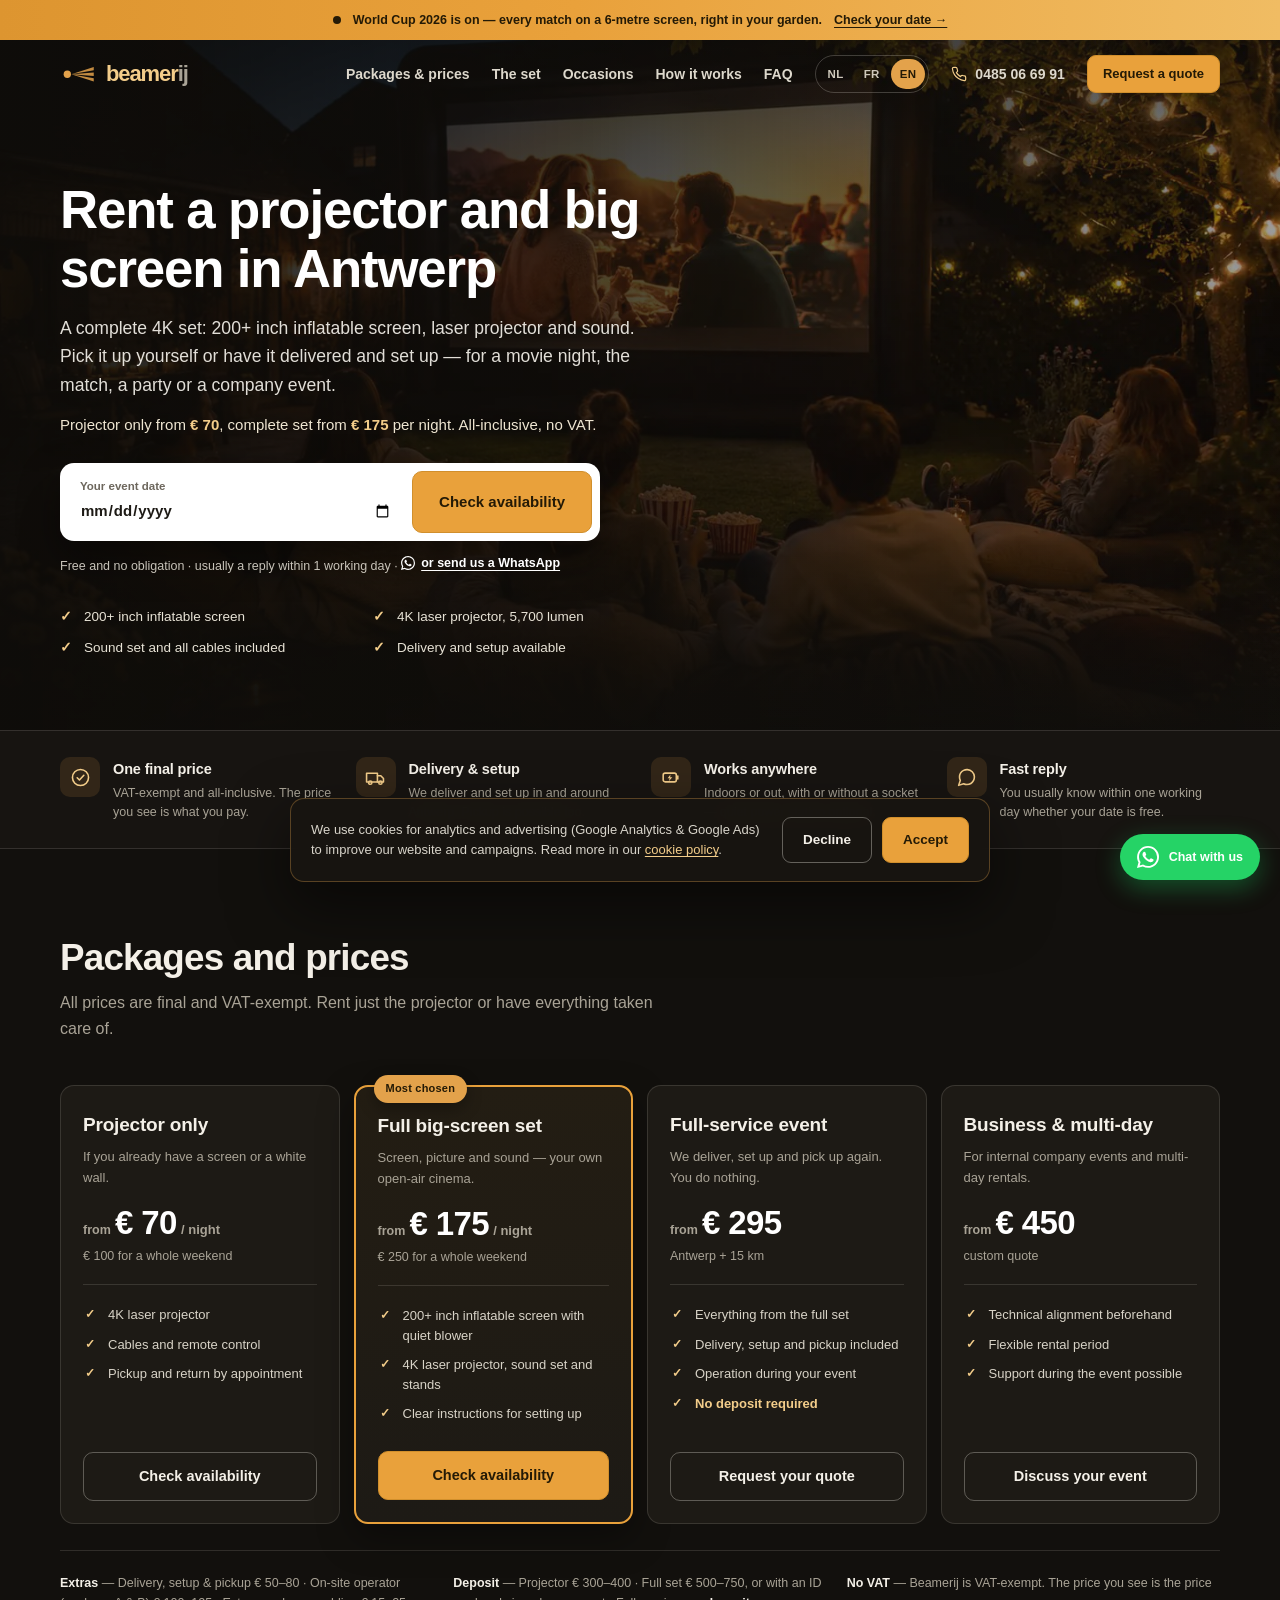
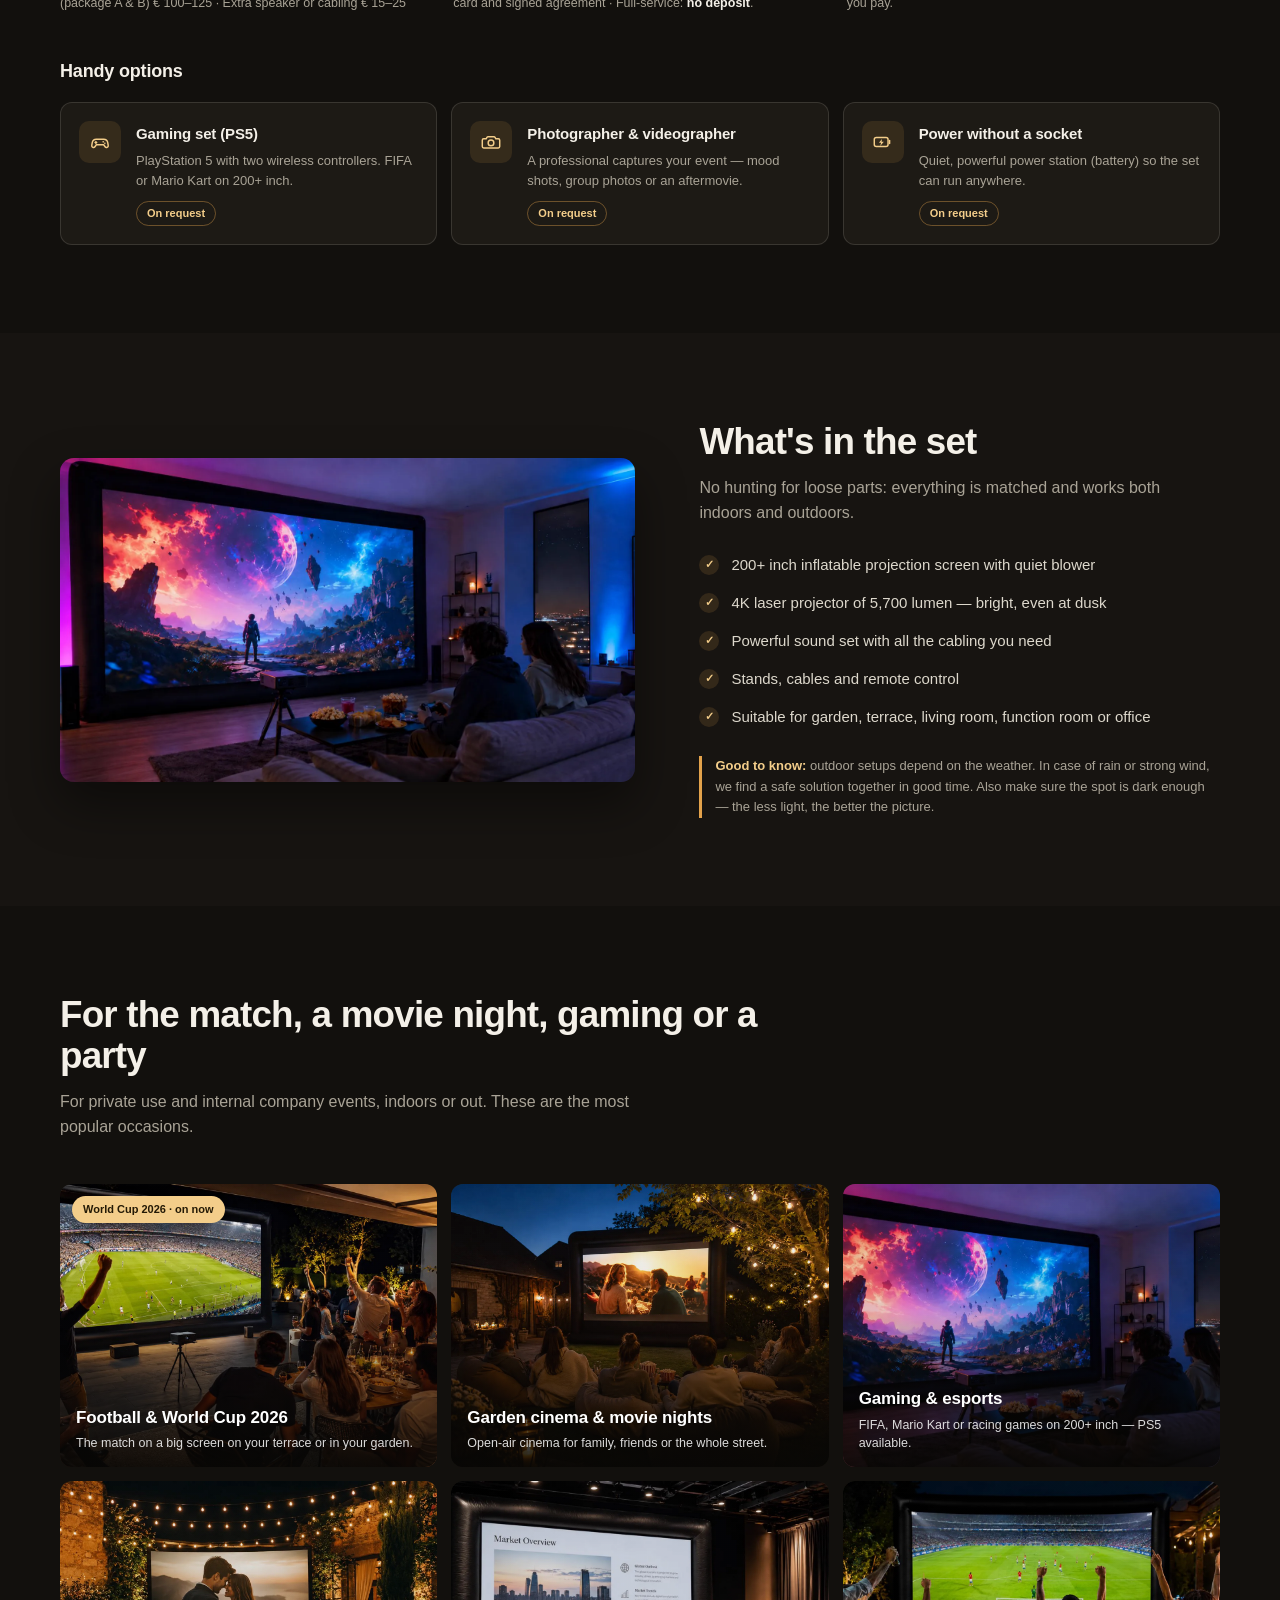
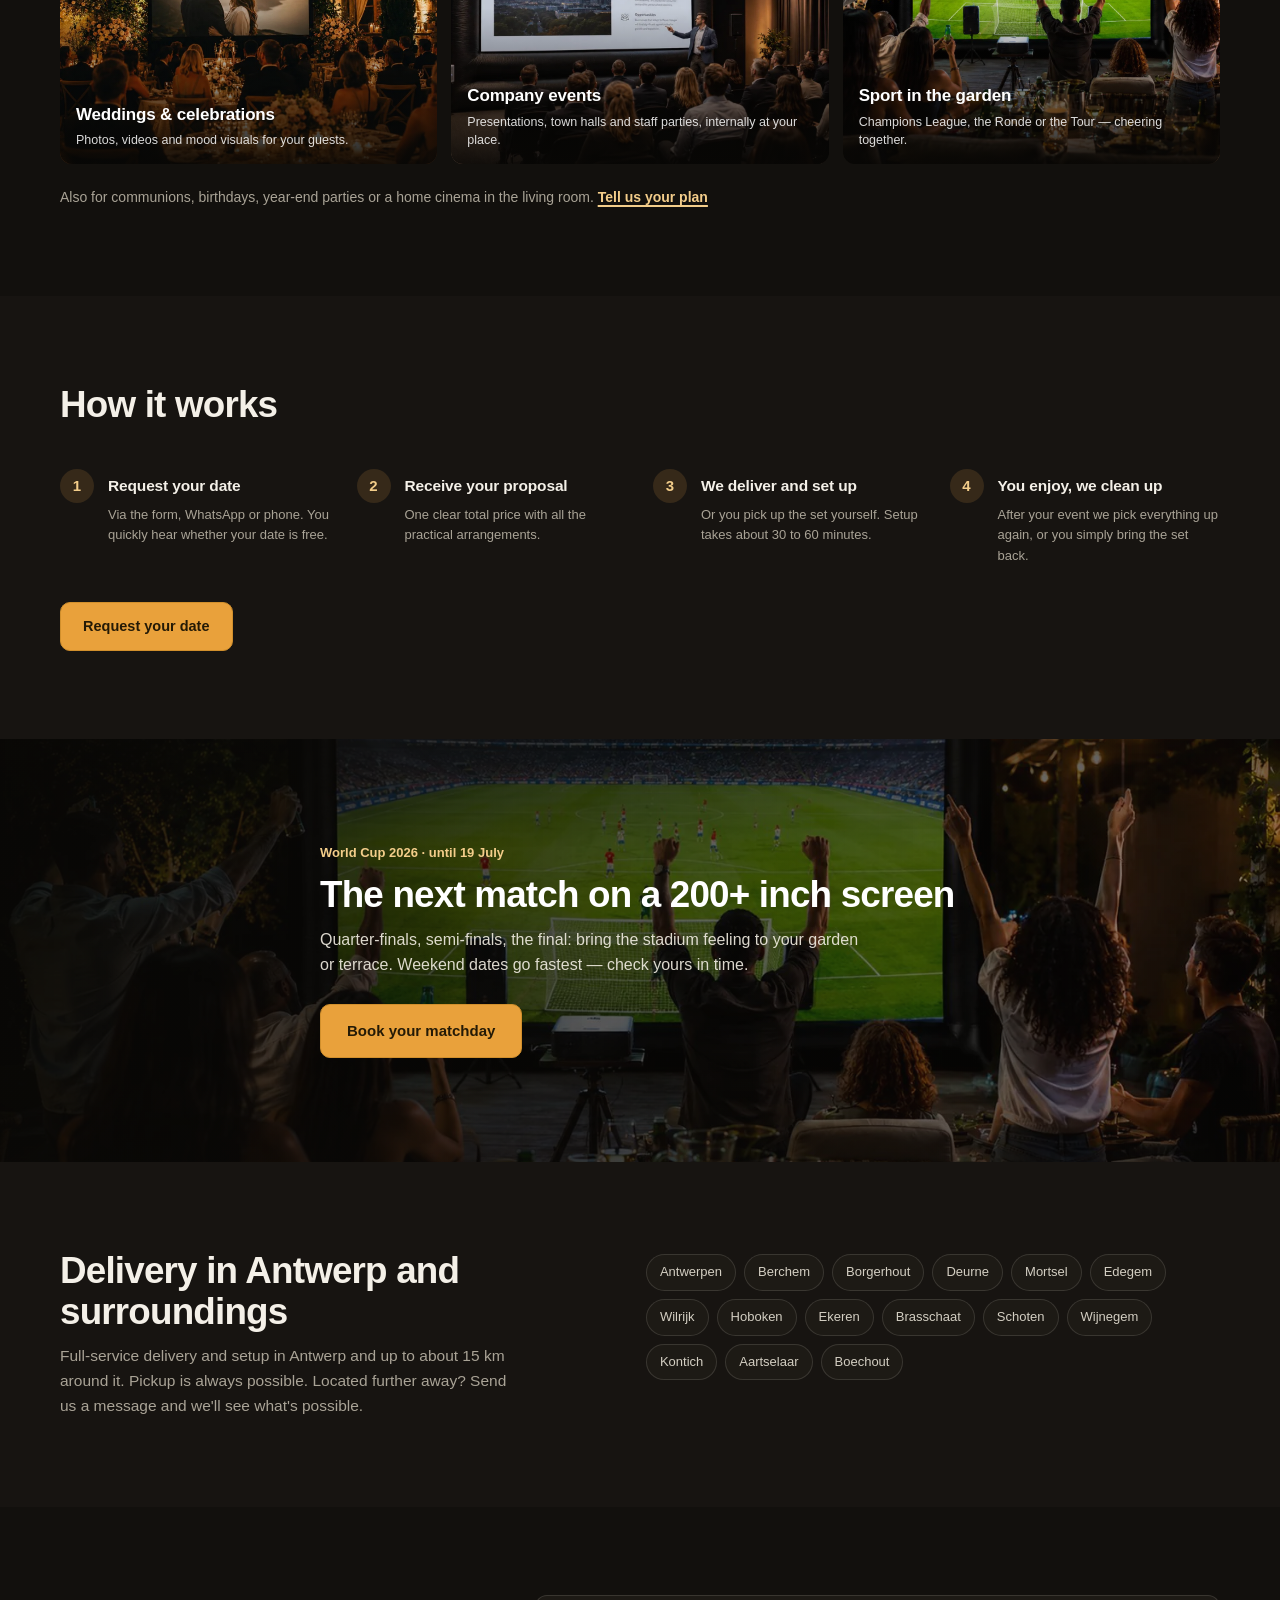
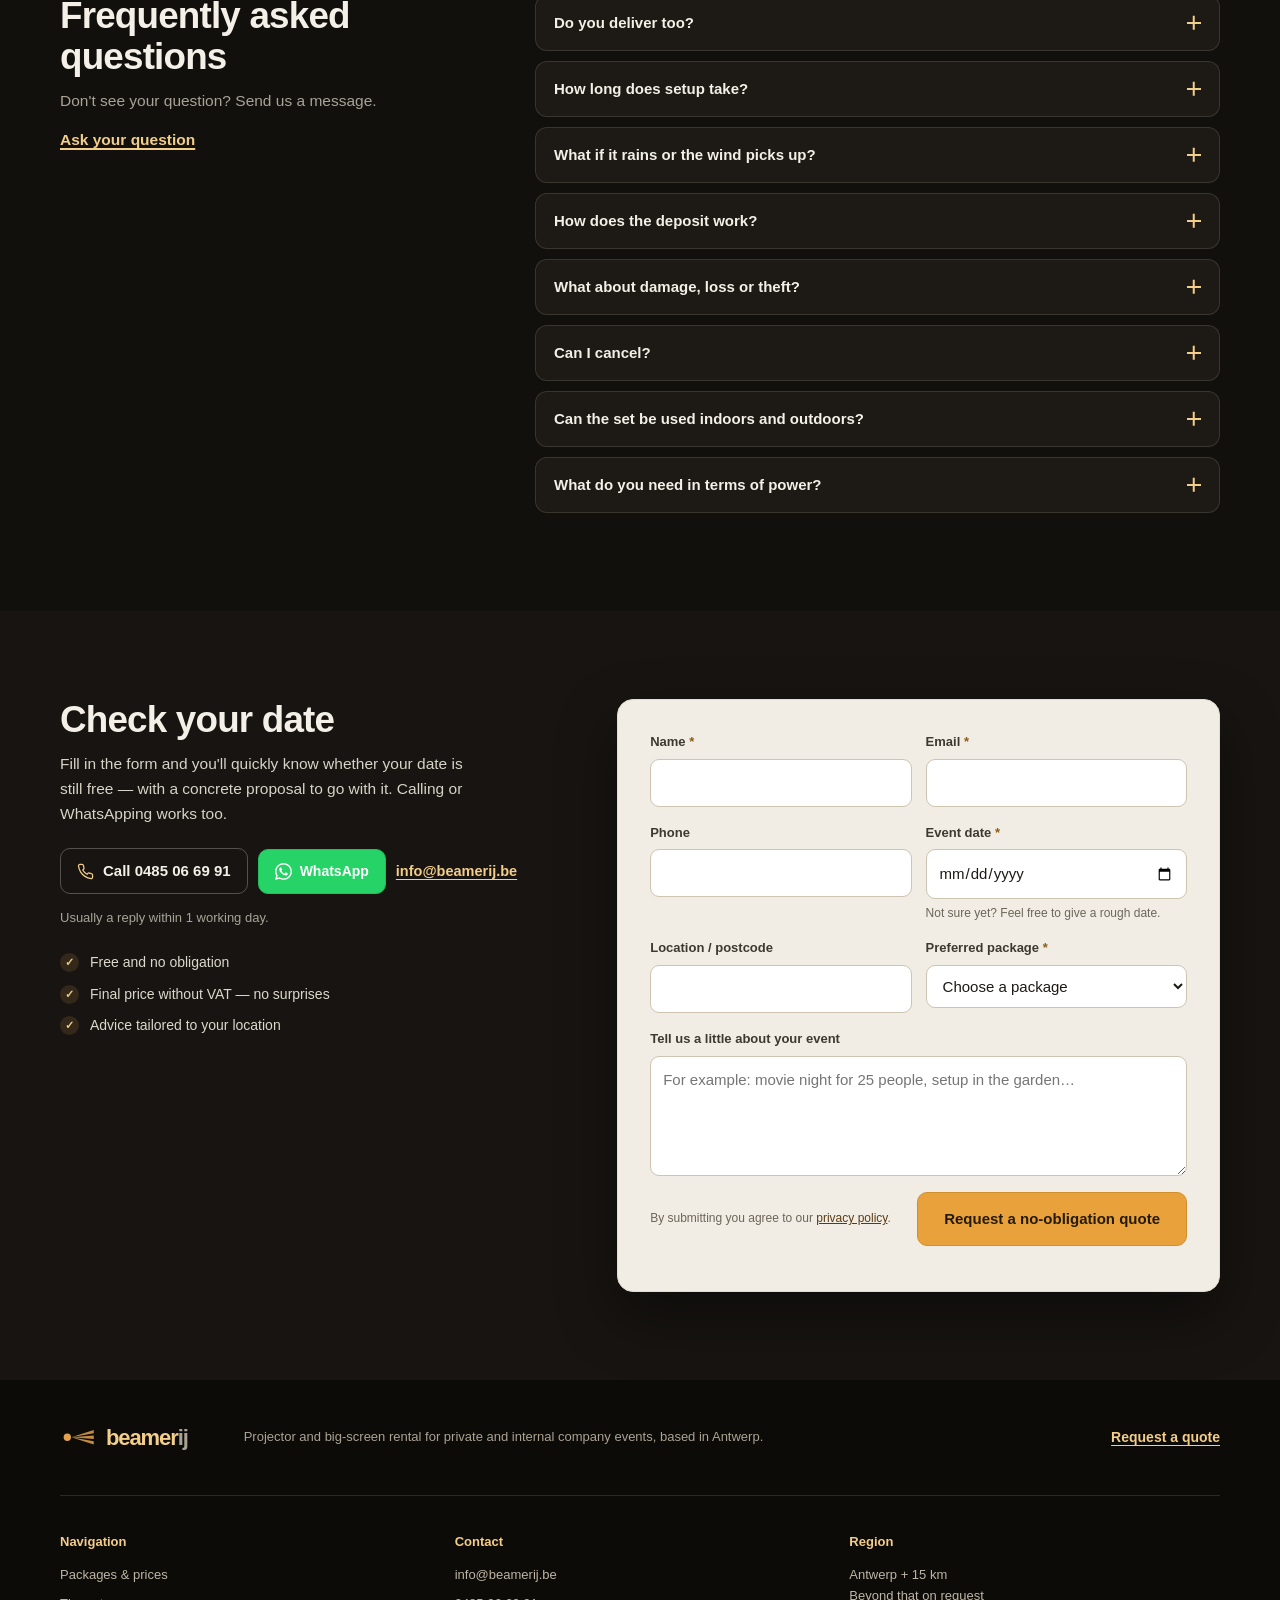
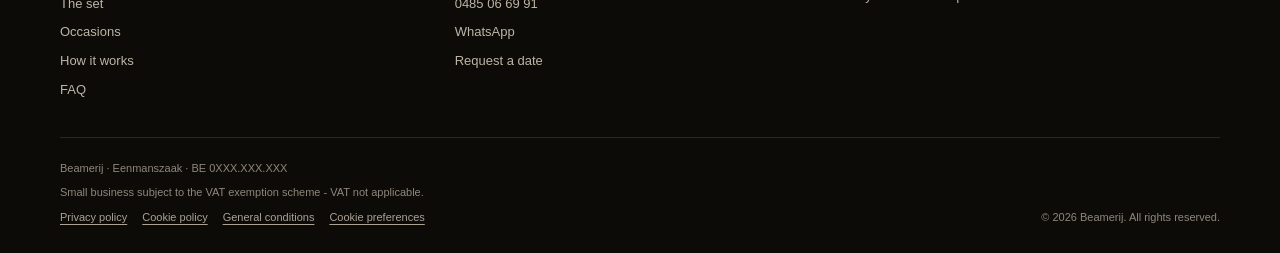
==== commit f5dad5df: "Website bullshit text removal and theme fixes" ====
--- a/index.html
+++ b/index.html
@@ -4,7 +4,7 @@
   <meta charset="utf-8">
   <meta name="viewport" content="width=device-width, initial-scale=1">
   <script>document.documentElement.classList.add('js')</script>
-  <meta name="theme-color" content="#100f0d">
+  <meta name="theme-color" content="#12100d">
   <meta name="description" content="Beamerij verhuurt premium 4K beamers, een 200+ inch projectiescherm en complete big-screen sets in Antwerpen e.o. Voor filmavonden, voetbal, gaming, huwelijken en bedrijfsevents. Levering en opbouw mogelijk.">
   <meta name="robots" content="index,follow">
   <link rel="canonical" href="https://beamerij.be/">
@@ -47,16 +47,15 @@
   <script async src="https://www.googletagmanager.com/gtag/js?id=G-XQZCP49KPX"></script>
   <script>gtag('js', new Date());gtag('config', 'G-XQZCP49KPX');</script>
   <script type="application/ld+json">{"@context":"https://schema.org","@type":["LocalBusiness","EquipmentRental"],"@id":"https://beamerij.be/#business","name":"Beamerij","url":"https://beamerij.be/","image":"https://beamerij.be/images/movie-night.jpg","description":"Premium beamer-, projectiescherm- en big-screenverhuur voor private en interne evenementen in Antwerpen.","priceRange":"€€","currenciesAccepted":"EUR","email":"info@beamerij.be","telephone":"+32485066991","address":{"@type":"PostalAddress","streetAddress":"[Adres invullen]","addressLocality":"Antwerpen","postalCode":"[Postcode]","addressCountry":"BE"},"areaServed":[{"@type":"City","name":"Antwerpen"},{"@type":"AdministrativeArea","name":"Regio Antwerpen"}],"makesOffer":[{"@type":"Offer","name":"Alleen beamer","price":"70","priceCurrency":"EUR"},{"@type":"Offer","name":"Full big-screen set","price":"175","priceCurrency":"EUR"},{"@type":"Offer","name":"Full-service event","price":"295","priceCurrency":"EUR"},{"@type":"Offer","name":"Business & meerdaags","price":"450","priceCurrency":"EUR"}]}</script>
-  <script type="application/ld+json">{"@context":"https://schema.org","@type":"FAQPage","mainEntity":[{"@type":"Question","name":"Leveren jullie ook?","acceptedAnswer":{"@type":"Answer","text":"Ja. Bij full-service leveren, bouwen en halen we op in Antwerpen en de omliggende gemeenten. De levering is ook als extra bij andere pakketten mogelijk."}},{"@type":"Question","name":"Hoe lang duurt de opbouw?","acceptedAnswer":{"@type":"Answer","text":"Reken doorgaans op 30 tot 60 minuten, afhankelijk van de locatie en de gewenste opstelling. We plannen dit altijd ruim voor de start van je event."}},{"@type":"Question","name":"Wat als het regent of hard waait?","acceptedAnswer":{"@type":"Answer","text":"Veiligheid komt eerst. Bij ongeschikt weer bekijken we vooraf een binnenalternatief, een nieuw moment of een andere passende oplossing."}},{"@type":"Question","name":"Hoe werkt de waarborg?","acceptedAnswer":{"@type":"Answer","text":"De waarborg bedraagt € 300–400 voor alleen de beamer en € 500–750 voor de full set. In sommige gevallen kan dit ook met een identiteitskaart en ondertekende overeenkomst."}},{"@type":"Question","name":"Wat bij schade, verlies of diefstal?","acceptedAnswer":{"@type":"Answer","text":"De huurder is verantwoordelijk voor de set vanaf ontvangst tot ophaling. Schade, verlies of diefstal wordt volgens de huurvoorwaarden verrekend."}},{"@type":"Question","name":"Kan ik annuleren?","acceptedAnswer":{"@type":"Answer","text":"Dat kan volgens de afspraken in onze algemene voorwaarden. Omdat we een datum voor je reserveren, kunnen annuleringskosten gelden wanneer de annulering dicht bij het event gebeurt."}},{"@type":"Question","name":"Kan de set binnen én buiten?","acceptedAnswer":{"@type":"Answer","text":"Ja. Een tuin of terras is mooi, maar ook in een living, feestzaal of kantoorruimte maken we een indrukwekkende projectie. We stemmen de opstelling af op je ruimte."}},{"@type":"Question","name":"Wat hebben jullie nodig qua stroom?","acceptedAnswer":{"@type":"Answer","text":"Een normaal, veilig stopcontact in de buurt is meestal voldoende. Laat vooraf weten als de afstand groot is of als er geen stroomvoorziening op de locatie is — dan brengen we een stille powerstation (accu) mee zodat je show toch kan doorgaan."}}]}</script>
+  <script type="application/ld+json">{"@context":"https://schema.org","@type":"FAQPage","mainEntity":[{"@type":"Question","name":"Leveren jullie ook?","acceptedAnswer":{"@type":"Answer","text":"Ja. Bij full-service leveren, bouwen en halen we op in Antwerpen en de omliggende gemeenten. De levering is ook als extra bij andere pakketten mogelijk."}},{"@type":"Question","name":"Hoe lang duurt de opbouw?","acceptedAnswer":{"@type":"Answer","text":"Reken doorgaans op 30 tot 60 minuten, afhankelijk van de locatie en de gewenste opstelling. We plannen dit altijd ruim voor de start van je event."}},{"@type":"Question","name":"Wat als het regent of hard waait?","acceptedAnswer":{"@type":"Answer","text":"Veiligheid komt eerst. Bij ongeschikt weer bekijken we vooraf een binnenalternatief, een nieuw moment of een andere passende oplossing."}},{"@type":"Question","name":"Hoe werkt de waarborg?","acceptedAnswer":{"@type":"Answer","text":"De waarborg bedraagt € 300–400 voor alleen de beamer en € 500–750 voor de full set. In sommige gevallen kan dit ook met een identiteitskaart en ondertekende overeenkomst. Kies je voor het full-service pakket, met levering én bediening ter plaatse? Dan betaal je geen waarborg."}},{"@type":"Question","name":"Wat bij schade, verlies of diefstal?","acceptedAnswer":{"@type":"Answer","text":"De huurder is verantwoordelijk voor de set vanaf ontvangst tot ophaling. Schade, verlies of diefstal wordt volgens de huurvoorwaarden verrekend."}},{"@type":"Question","name":"Kan ik annuleren?","acceptedAnswer":{"@type":"Answer","text":"Dat kan volgens de afspraken in onze algemene voorwaarden. Omdat we een datum voor je reserveren, kunnen annuleringskosten gelden wanneer de annulering dicht bij het event gebeurt."}},{"@type":"Question","name":"Kan de set binnen én buiten?","acceptedAnswer":{"@type":"Answer","text":"Ja. Een tuin of terras is mooi, maar ook in een living, feestzaal of kantoorruimte maken we een indrukwekkende projectie. We stemmen de opstelling af op je ruimte."}},{"@type":"Question","name":"Wat hebben jullie nodig qua stroom?","acceptedAnswer":{"@type":"Answer","text":"Een normaal, veilig stopcontact in de buurt is meestal voldoende. Laat vooraf weten als de afstand groot is of als er geen stroomvoorziening op de locatie is — dan brengen we een stille powerstation (accu) mee zodat je show toch kan doorgaan."}}]}</script>
 </head>
 <body>
   <a class="skip-link" href="#main-content" data-i18n="skip">Ga naar inhoud</a>
-  <div class="scroll-progress" aria-hidden="true"><span data-progress-bar></span></div>
-
-  <a class="announce" href="#contact" data-announce data-i18n-al="announce.aria" aria-label="WK 2026 — reserveer je matchday-set">
+
+  <a class="announce" href="#contact" data-announce data-i18n-al="announce.aria" aria-label="WK 2026 — check je datum">
     <span class="announce-pulse" aria-hidden="true"></span>
-    <span data-i18n="announce.text"><b>WK&nbsp;2026 is bezig</b> — kijk elke match op een scherm van 6&nbsp;meter. Reserveer je matchday-set.</span>
-    <span class="announce-cta" aria-hidden="true" data-i18n="announce.cta">Datum checken →</span>
+    <span data-i18n="announce.text"><b>WK&nbsp;2026 is bezig</b> — elke match op een scherm van 6&nbsp;meter, gewoon in je tuin.</span>
+    <span class="announce-cta" aria-hidden="true" data-i18n="announce.cta">Check je datum →</span>
   </a>
 
   <header class="site-header" data-header>
@@ -74,188 +73,254 @@
       </a>
       <button class="nav-toggle" type="button" aria-expanded="false" aria-controls="main-navigation"><span class="sr-only" data-i18n="nav.menu">Menu openen</span><span></span><span></span></button>
       <div class="nav-links" id="main-navigation">
+        <a href="#pakketten" data-i18n="nav.packages">Pakketten &amp; prijzen</a>
+        <a href="#set" data-i18n="nav.set">De set</a>
         <a href="#gelegenheden" data-i18n="nav.occasions">Gelegenheden</a>
-        <a href="#pakketten" data-i18n="nav.packages">Pakketten</a>
-        <a href="#werkwijze" data-i18n="nav.how">Hoe het werkt</a>
+        <a href="#werkwijze" data-i18n="nav.how">Zo werkt het</a>
         <a href="#faq" data-i18n="nav.faq">FAQ</a>
-        <a href="#contact" data-i18n="nav.contact">Contact</a>
         <div class="lang-switch" role="group" aria-label="Taal / Langue / Language">
           <button type="button" data-lang="nl" aria-pressed="true">NL</button>
           <button type="button" data-lang="fr" aria-pressed="false">FR</button>
           <button type="button" data-lang="en" aria-pressed="false">EN</button>
         </div>
-        <a class="button button-small" href="#contact" data-i18n="nav.cta">Offerte aanvragen <span aria-hidden="true">↗</span></a>
+        <a class="nav-phone" href="tel:+32485066991" data-i18n-al="nav.callaria" aria-label="Bel Beamerij"><svg aria-hidden="true" viewBox="0 0 24 24" fill="none" stroke="currentColor" stroke-width="1.8" stroke-linecap="round" stroke-linejoin="round"><path d="M22 16.92v3a2 2 0 0 1-2.18 2 19.79 19.79 0 0 1-8.63-3.07 19.5 19.5 0 0 1-6-6 19.79 19.79 0 0 1-3.07-8.67A2 2 0 0 1 4.11 2h3a2 2 0 0 1 2 1.72c.127.96.361 1.903.7 2.81a2 2 0 0 1-.45 2.11L8.09 9.91a16 16 0 0 0 6 6l1.27-1.27a2 2 0 0 1 2.11-.45c.907.339 1.85.573 2.81.7A2 2 0 0 1 22 16.92Z"/></svg><span>0485&nbsp;06&nbsp;69&nbsp;91</span></a>
+        <a class="button button-small" href="#contact" data-i18n="nav.cta">Offerte aanvragen</a>
       </div>
     </nav>
   </header>
 
   <main id="main-content">
-    <section class="hero section" id="top" aria-labelledby="hero-title">
-      <div class="hero-image" aria-hidden="true" data-parallax="0.18">
+    <section class="hero" id="top" aria-labelledby="hero-title">
+      <div class="hero-image" aria-hidden="true">
         <picture><source type="image/webp" srcset="images/movie-night.webp"><img src="images/movie-night.jpg" width="1448" height="1086" alt="" fetchpriority="high"></picture>
       </div>
-      <div class="hero-glow" aria-hidden="true"></div>
-      <div class="hero-beam" aria-hidden="true"></div>
       <div class="container hero-content">
-        <p class="eyebrow" data-hero="1"><span class="eyebrow-dot"></span><span data-i18n="hero.eyebrow">Premium beamerverhuur in Antwerpen</span></p>
-        <h1 id="hero-title" data-hero="2" data-i18n="hero.title">Groot beeld.<br><em>Elk moment</em> bijzonder.</h1>
-        <p class="hero-copy" data-hero="3" data-i18n="hero.copy">Eén indrukwekkende 4K-set met een scherm van 200+ inch. Voor filmavonden, voetbal, gaming, huwelijken en bedrijfsevents. Wij leveren, bouwen op en ruimen weer op — jij geniet.</p>
-        <div class="hero-actions" data-hero="4">
-          <a class="button button-lg" href="#contact" data-i18n="hero.cta1">Check je datum <span aria-hidden="true">↗</span></a>
-          <a class="button button-ghost button-lg" href="https://wa.me/32485066991?text=Hoi%20Beamerij%2C%20ik%20wil%20graag%20een%20datum%20aanvragen." target="_blank" rel="noopener noreferrer"><svg class="wa-glyph" aria-hidden="true" viewBox="0 0 24 24" fill="currentColor"><path d="M17.472 14.382c-.297-.149-1.758-.867-2.03-.967-.273-.099-.471-.148-.67.15-.197.297-.767.966-.94 1.164-.173.199-.347.223-.644.075-.297-.15-1.255-.463-2.39-1.475-.883-.788-1.48-1.761-1.653-2.059-.173-.297-.018-.458.13-.606.134-.133.298-.347.446-.52.149-.174.198-.298.298-.497.099-.198.05-.371-.025-.52-.075-.149-.669-1.612-.916-2.207-.242-.579-.487-.5-.669-.51-.173-.008-.371-.01-.57-.01-.198 0-.52.074-.792.372-.272.297-1.04 1.016-1.04 2.479 0 1.462 1.065 2.875 1.213 3.074.149.198 2.096 3.2 5.077 4.487.709.306 1.262.489 1.694.625.712.227 1.36.195 1.871.118.571-.085 1.758-.719 2.006-1.413.248-.694.248-1.289.173-1.413-.074-.124-.272-.198-.57-.347m-5.421 7.403h-.004a9.87 9.87 0 01-5.031-1.378l-.361-.214-3.741.982.998-3.648-.235-.374a9.86 9.86 0 01-1.51-5.26c.001-5.45 4.436-9.884 9.888-9.884 2.64 0 5.122 1.03 6.988 2.898a9.825 9.825 0 012.893 6.994c-.003 5.45-4.437 9.885-9.885 9.885M20.52 3.449C18.24 1.245 15.24 0 12.045 0 5.463 0 .104 5.334.101 11.892c0 2.096.549 4.142 1.595 5.945L0 24l6.335-1.652a12.062 12.062 0 005.71 1.448h.005c6.582 0 11.946-5.335 11.949-11.893a11.821 11.821 0 00-3.487-8.464"/></svg><span data-i18n="hero.cta2">WhatsApp ons</span></a>
-        </div>
-        <ul class="trust-row" data-hero="5" aria-label="Kernpunten">
-          <li data-i18n="hero.trust1"><strong>4K</strong> messcherp beeld</li>
-          <li data-i18n="hero.trust2"><strong>200+ inch</strong> groot scherm</li>
-          <li data-i18n="hero.trust3"><strong>Turnkey</strong> geleverd &amp; opgebouwd</li>
-          <li data-i18n="hero.trust4"><strong>Geen btw</strong> alles inbegrepen</li>
-        </ul>
-      </div>
-      <a class="hero-scroll" href="#gelegenheden" data-hero="6" data-i18n-al="hero.scrollaria" aria-label="Scroll naar gelegenheden"><span class="hero-mouse"></span><span data-i18n="hero.scroll">Ontdek</span></a>
-    </section>
-
-    <div class="marquee" aria-hidden="true">
-      <div class="marquee-track" data-i18n="marquee">
-        <span>Filmavonden</span><i>✦</i><span>Voetbal &amp; WK 2026</span><i>✦</i><span>Gaming &amp; esports</span><i>✦</i><span>Huwelijken</span><i>✦</i><span>Bedrijfsevents</span><i>✦</i><span>Communie &amp; verjaardag</span><i>✦</i><span>Eindejaar</span><i>✦</i><span>Home cinema</span><i>✦</i>
-        <span>Filmavonden</span><i>✦</i><span>Voetbal &amp; WK 2026</span><i>✦</i><span>Gaming &amp; esports</span><i>✦</i><span>Huwelijken</span><i>✦</i><span>Bedrijfsevents</span><i>✦</i><span>Communie &amp; verjaardag</span><i>✦</i><span>Eindejaar</span><i>✦</i><span>Home cinema</span><i>✦</i>
-      </div>
-    </div>
-
-    <section class="section occasions" id="gelegenheden" aria-labelledby="occasions-title">
-      <div class="container">
-        <div class="section-intro split-intro" data-reveal>
-          <div><p class="eyebrow" data-i18n="occ.eyebrow">Voor elk seizoen, elke setting</p><h2 id="occasions-title" data-i18n="occ.title">Eén scherm.<br><em>Oneindig veel</em> momenten.</h2></div>
-          <p data-i18n="occ.intro">Van een zwoele filmavond tot een knotsgekke WK-avond: onze premium set maakt van elke bijeenkomst een ervaring om over na te praten. Altijd voor privégebruik of een intern bedrijfsevent.</p>
-        </div>
-        <div class="occasions-grid" data-reveal-group>
-          <article class="occasion-card card-wide" data-reveal="up"><picture><source type="image/webp" srcset="images/football-terras.webp"><img src="images/football-terras.jpg" width="1600" height="900" alt="Vrienden kijken voetbal op een groot scherm op een modern terras tijdens een zomeravond" loading="lazy"></picture><div class="occasion-overlay"><p data-i18n="occ.1.k">01 — Zwoele zomeravonden</p><h3 data-i18n="occ.1.t">Voetbal &amp; WK 2026</h3><span data-i18n="occ.1.d">Het stadiongevoel, gewoon op je eigen terras of in de tuin.</span></div><span class="occasion-tag" data-i18n="occ.tag">Topper</span></article>
-          <article class="occasion-card" data-reveal="up"><picture><source type="image/webp" srcset="images/gaming.webp"><img src="images/gaming.jpg" width="1500" height="844" alt="Gamingavond op een scherp 4K projectiescherm met sfeerverlichting" loading="lazy"></picture><div class="occasion-overlay"><p data-i18n="occ.2.k">02 — Ready player one</p><h3 data-i18n="occ.2.t">Gaming &amp; esports</h3><span data-i18n="occ.2.d">4K-beeld en lage inputlag: groot spelen zonder compromis.</span></div></article>
-          <article class="occasion-card" data-reveal="up"><picture><source type="image/webp" srcset="images/wedding.webp"><img src="images/wedding.jpg" width="1500" height="1000" alt="Huwelijksdiner met foto's van het koppel geprojecteerd op een groot scherm" loading="lazy"></picture><div class="occasion-overlay"><p data-i18n="occ.3.k">03 — Een grote dag</p><h3 data-i18n="occ.3.t">Huwelijken &amp; feesten</h3><span data-i18n="occ.3.d">Foto's, video en sfeerbeelden die je gasten raken.</span></div></article>
-          <article class="occasion-card" data-reveal="up"><picture><source type="image/webp" srcset="images/business.webp"><img src="images/business.jpg" width="1500" height="844" alt="Interne bedrijfspresentatie op een groot scherm voor een zittend publiek" loading="lazy"></picture><div class="occasion-overlay"><p data-i18n="occ.4.k">04 — Intern bedrijfsevent</p><h3 data-i18n="occ.4.t">Presentaties &amp; gala's</h3><span data-i18n="occ.4.d">Town halls, launches en awards met zichtbaar verschil.</span></div></article>
-          <article class="occasion-card" data-reveal="up"><picture><source type="image/webp" srcset="images/football-garden.webp"><img src="images/football-garden.jpg" width="1500" height="844" alt="Vrienden juichen tijdens een voetbalwedstrijd op een groot projectiescherm in de tuin" loading="lazy"></picture><div class="occasion-overlay"><p data-i18n="occ.5.k">05 — Samen supporteren</p><h3 data-i18n="occ.5.t">Sport in de tuin</h3><span data-i18n="occ.5.d">Vrienden, drankjes en de match op groot scherm onder de sterren.</span></div></article>
-          <article class="occasion-card card-wide" data-reveal="up"><picture><source type="image/webp" srcset="images/movie-night.webp"><img src="images/movie-night.jpg" width="1448" height="1086" alt="Sfeervolle private filmavond met een groot opblaasbaar scherm in een tuin bij avond" loading="lazy"></picture><div class="occasion-overlay"><p data-i18n="occ.6.k">06 — Privé in de tuin</p><h3 data-i18n="occ.6.t">Tuincinema &amp; filmavonden</h3><span data-i18n="occ.6.d">Film, dekens, vrienden en een scherm dat iedereen bijblijft.</span></div></article>
-        </div>
-        <p class="occasions-foot" data-reveal data-i18n="occ.foot">Ook voor <strong>communie &amp; lentefeest</strong>, <strong>verjaardagen</strong>, <strong>Sinterklaas &amp; eindejaar</strong> en een <strong>indoor home cinema</strong>. <a href="#contact" class="text-link">Vertel ons jouw plan <span>→</span></a></p>
-      </div>
-    </section>
-
-    <section class="section usp" aria-label="Waarom Beamerij">
-      <div class="container usp-grid" data-reveal-group>
-        <div class="usp-card" data-reveal="up"><span class="usp-num">01</span><h3 data-i18n="usp.1.t">Echt groot beeld</h3><p data-i18n="usp.1.d">Een opblaasbaar scherm van 200+ inch en een 4K-laserprojector van ca. 5.700 lumen. Helder, ook bij schemer.</p></div>
-        <div class="usp-card" data-reveal="up"><span class="usp-num">02</span><h3 data-i18n="usp.2.t">Volledig ontzorgd</h3><p data-i18n="usp.2.d">Levering, opbouw, bediening en ophaling mogelijk. Jij hoeft niets te sleuren of in te stellen.</p></div>
-        <div class="usp-card" data-reveal="up"><span class="usp-num">03</span><h3 data-i18n="usp.3.t">Lokaal &amp; persoonlijk</h3><p data-i18n="usp.3.d">Gevestigd in Antwerpen. Korte lijnen, persoonlijk contact en meestal antwoord binnen één werkdag.</p></div>
-        <div class="usp-card" data-reveal="up"><span class="usp-num">04</span><h3 data-i18n="usp.4.t">Eén heldere prijs</h3><p data-i18n="usp.4.d">Vrijgesteld van btw. Wat je ziet, betaal je — alles inbegrepen, geen verrassingen achteraf.</p></div>
+        <div class="hero-main" data-reveal>
+          <h1 id="hero-title" data-i18n="hero.title">Beamer en groot scherm huren in Antwerpen</h1>
+          <p class="hero-copy" data-i18n="hero.copy">Een complete 4K-set: opblaasbaar scherm van 200+ inch, laserprojector en geluid. Zelf afhalen of volledig geleverd en opgebouwd — voor je filmavond, de match, een feest of een bedrijfsevent.</p>
+          <p class="hero-price" data-i18n="hero.price">Beamer vanaf <strong>€ 70</strong>, complete set vanaf <strong>€ 175</strong> per avond. Alles inbegrepen, geen btw.</p>
+          <form class="quick-check" data-quick-check>
+            <div class="quick-field">
+              <label for="hero-date" data-i18n="quick.label">Datum van je event</label>
+              <input id="hero-date" type="date">
+            </div>
+            <button class="button button-lg" type="submit" data-i18n="quick.cta">Check beschikbaarheid</button>
+          </form>
+          <p class="quick-note"><span data-i18n="quick.note">Vrijblijvend en gratis · meestal antwoord binnen 1 werkdag</span> · <a class="quick-wa" href="https://wa.me/32485066991?text=Hoi%20Beamerij%2C%20ik%20wil%20graag%20een%20datum%20aanvragen." target="_blank" rel="noopener noreferrer"><svg class="wa-glyph" aria-hidden="true" viewBox="0 0 24 24" fill="currentColor"><path d="M17.472 14.382c-.297-.149-1.758-.867-2.03-.967-.273-.099-.471-.148-.67.15-.197.297-.767.966-.94 1.164-.173.199-.347.223-.644.075-.297-.15-1.255-.463-2.39-1.475-.883-.788-1.48-1.761-1.653-2.059-.173-.297-.018-.458.13-.606.134-.133.298-.347.446-.52.149-.174.198-.298.298-.497.099-.198.05-.371-.025-.52-.075-.149-.669-1.612-.916-2.207-.242-.579-.487-.5-.669-.51-.173-.008-.371-.01-.57-.01-.198 0-.52.074-.792.372-.272.297-1.04 1.016-1.04 2.479 0 1.462 1.065 2.875 1.213 3.074.149.198 2.096 3.2 5.077 4.487.709.306 1.262.489 1.694.625.712.227 1.36.195 1.871.118.571-.085 1.758-.719 2.006-1.413.248-.694.248-1.289.173-1.413-.074-.124-.272-.198-.57-.347m-5.421 7.403h-.004a9.87 9.87 0 01-5.031-1.378l-.361-.214-3.741.982.998-3.648-.235-.374a9.86 9.86 0 01-1.51-5.26c.001-5.45 4.436-9.884 9.888-9.884 2.64 0 5.122 1.03 6.988 2.898a9.825 9.825 0 012.893 6.994c-.003 5.45-4.437 9.885-9.885 9.885M20.52 3.449C18.24 1.245 15.24 0 12.045 0 5.463 0 .104 5.334.101 11.892c0 2.096.549 4.142 1.595 5.945L0 24l6.335-1.652a12.062 12.062 0 005.71 1.448h.005c6.582 0 11.946-5.335 11.949-11.893a11.821 11.821 0 00-3.487-8.464"/></svg><span data-i18n="quick.wa">of stuur een WhatsApp</span></a></p>
+          <ul class="hero-trust" aria-label="Kernpunten">
+            <li data-i18n="hero.trust1">Opblaasbaar scherm van 200+ inch</li>
+            <li data-i18n="hero.trust2">4K laserprojector van 5.700 lumen</li>
+            <li data-i18n="hero.trust3">Geluidsset en alle kabels inbegrepen</li>
+            <li data-i18n="hero.trust4">Levering en opbouw mogelijk</li>
+          </ul>
+        </div>
+      </div>
+    </section>
+
+    <section class="strip" aria-label="Waarom Beamerij">
+      <div class="container strip-grid">
+        <div class="strip-item" data-reveal="up">
+          <span class="strip-icon" aria-hidden="true"><svg viewBox="0 0 24 24" fill="none" stroke="currentColor" stroke-width="1.8" stroke-linecap="round" stroke-linejoin="round"><circle cx="12" cy="12" r="9.2"/><path d="m8.2 12.3 2.6 2.6 5-5.4"/></svg></span>
+          <div><h3 data-i18n="strip.1.t">Eén eindprijs</h3><p data-i18n="strip.1.d">Vrijgesteld van btw, alles inbegrepen. De prijs die je ziet, is wat je betaalt.</p></div>
+        </div>
+        <div class="strip-item" data-reveal="up">
+          <span class="strip-icon" aria-hidden="true"><svg viewBox="0 0 24 24" fill="none" stroke="currentColor" stroke-width="1.8" stroke-linecap="round" stroke-linejoin="round"><path d="M1.8 7.2h12.4v10H1.8z"/><path d="M14.2 10h3.9l3 3.2v4h-6.9"/><circle cx="6" cy="17.9" r="1.9"/><circle cx="17.6" cy="17.9" r="1.9"/></svg></span>
+          <div><h3 data-i18n="strip.2.t">Levering &amp; opbouw</h3><p data-i18n="strip.2.d">Wij leveren en bouwen op in Antwerpen en omstreken. Zelf afhalen kan ook.</p></div>
+        </div>
+        <div class="strip-item" data-reveal="up">
+          <span class="strip-icon" aria-hidden="true"><svg viewBox="0 0 24 24" fill="none" stroke="currentColor" stroke-width="1.8" stroke-linecap="round" stroke-linejoin="round"><rect x="2.5" y="7" width="15" height="10" rx="2.2"/><path d="M19.2 10.3v3.4"/><path d="M10.8 8.6 7.6 12.9h2.3l-1 3.5 4-4.7h-2.4z" fill="currentColor" stroke="none"/></svg></span>
+          <div><h3 data-i18n="strip.3.t">Werkt overal</h3><p data-i18n="strip.3.d">Binnen of buiten, met of zonder stopcontact — stille powerstation als optie.</p></div>
+        </div>
+        <div class="strip-item" data-reveal="up">
+          <span class="strip-icon" aria-hidden="true"><svg viewBox="0 0 24 24" fill="none" stroke="currentColor" stroke-width="1.8" stroke-linecap="round" stroke-linejoin="round"><path d="M21 11.5a8.38 8.38 0 0 1-.9 3.8 8.5 8.5 0 0 1-7.6 4.7 8.38 8.38 0 0 1-3.8-.9L3 21l1.9-5.7a8.38 8.38 0 0 1-.9-3.8 8.5 8.5 0 0 1 4.7-7.6 8.38 8.38 0 0 1 3.8-.9h.5a8.48 8.48 0 0 1 8 8v.5z"/></svg></span>
+          <div><h3 data-i18n="strip.4.t">Snel antwoord</h3><p data-i18n="strip.4.d">Meestal hoor je binnen één werkdag of je datum nog vrij is.</p></div>
+        </div>
       </div>
     </section>
 
     <section class="section packages" id="pakketten" aria-labelledby="packages-title">
       <div class="container">
-        <div class="section-intro" data-reveal>
-          <p class="eyebrow" data-i18n="pkg.eyebrow">Helder geprijsd</p>
-          <h2 id="packages-title" data-i18n="pkg.title">Kies hoeveel<br><em>ontzorging</em> je wil.</h2>
-          <p data-i18n="pkg.intro">Alle prijzen zijn eindprijzen. Beamerij is vrijgesteld van btw: geen verrassingen, wel een volledig pakket.</p>
-          <p class="seo-copy" data-i18n="pkg.seo">Een beamer huren in Antwerpen, een groot scherm of projectiescherm huren, of meteen beamer en scherm huren voor een private outdoor cinema: je krijgt één premium oplossing. Ook een opblaasbaar scherm huren kan volledig zorgeloos.</p>
+        <div class="section-head" data-reveal>
+          <h2 id="packages-title" data-i18n="pkg.title">Pakketten en prijzen</h2>
+          <p data-i18n="pkg.intro">Alle prijzen zijn eindprijzen, vrijgesteld van btw. Huur alleen de beamer of laat alles voor je regelen.</p>
         </div>
         <div class="package-grid" data-reveal-group>
-          <article class="package-card" data-reveal="up"><div class="package-label" data-i18n="pkg.1.label">Compact</div><h3 data-i18n="pkg.1.t">Alleen beamer</h3><p class="package-description" data-i18n="pkg.1.d">Voor wie zelf een scherm of witte wand heeft.</p><p class="price"><span data-i18n="pkg.from">vanaf</span> € 70 <small data-i18n="pkg.night">/ avond</small></p><p class="price-sub" data-i18n="pkg.1.sub">€ 100 / weekend</p><ul><li data-i18n="pkg.1.f1">4K laserprojector</li><li data-i18n="pkg.1.f2">Kabels, afstandsbediening &amp; stroom</li><li data-i18n="pkg.1.f3">Ophalen op afspraak</li></ul><a href="#contact" class="text-link" data-i18n="pkg.avail">Vraag beschikbaarheid <span>→</span></a></article>
-          <article class="package-card package-featured" data-reveal="up"><div class="featured-tag" data-i18n="pkg.featured">Meest gekozen</div><div class="package-label" data-i18n="pkg.2.label">De complete set</div><h3 data-i18n="pkg.2.t">Full big-screen set</h3><p class="package-description" data-i18n="pkg.2.d">Jouw eigen spectaculaire cinema of viewing party.</p><p class="price"><span data-i18n="pkg.from">vanaf</span> € 175 <small data-i18n="pkg.night">/ avond</small></p><p class="price-sub" data-i18n="pkg.2.sub">€ 250 / weekend</p><ul><li data-i18n="pkg.2.f1">200+ inch opblaasbaar projectiescherm + blower</li><li data-i18n="pkg.2.f2">4K projector, geluid &amp; stands</li><li data-i18n="pkg.2.f3">Heldere self-setup briefing</li></ul><a href="#contact" class="text-link" data-i18n="pkg.avail">Vraag beschikbaarheid <span>→</span></a></article>
-          <article class="package-card" data-reveal="up"><div class="package-label" data-i18n="pkg.3.label">Volledig zorgeloos</div><h3 data-i18n="pkg.3.t">Full-service event</h3><p class="package-description" data-i18n="pkg.3.d">Van aankomst tot afbouw: jij hoeft niets te doen.</p><p class="price"><span data-i18n="pkg.from">vanaf</span> € 295</p><p class="price-sub" data-i18n="pkg.3.sub">Antwerpen + 15 km</p><ul><li data-i18n="pkg.3.f1">Alles uit pakket B</li><li data-i18n="pkg.3.f2">Levering, opbouw &amp; ophaling</li><li data-i18n="pkg.3.f3">Bediening tijdens je event</li></ul><a href="#contact" class="text-link" data-i18n="pkg.quote">Vraag je offerte <span>→</span></a></article>
-          <article class="package-card package-dark" data-reveal="up"><div class="package-label" data-i18n="pkg.4.label">Op maat</div><h3 data-i18n="pkg.4.t">Business &amp; meerdaags</h3><p class="package-description" data-i18n="pkg.4.d">Voor interne events, meerdaagse huur of extra technische noden.</p><p class="price"><span data-i18n="pkg.from">vanaf</span> € 450</p><p class="price-sub" data-i18n="pkg.4.sub">prijs op aanvraag</p><ul><li data-i18n="pkg.4.f1">Technische afstemming vooraf</li><li data-i18n="pkg.4.f2">Flexibele huurperiode</li><li data-i18n="pkg.4.f3">Extra begeleiding mogelijk</li></ul><a href="#contact" class="text-link" data-i18n="pkg.discuss">Bespreek je event <span>→</span></a></article>
+          <article class="package-card" data-reveal="up">
+            <h3 data-i18n="pkg.1.t">Alleen beamer</h3>
+            <p class="package-description" data-i18n="pkg.1.d">Voor wie zelf een scherm of witte muur heeft.</p>
+            <p class="price"><span data-i18n="pkg.from">vanaf</span> <b>€&nbsp;70</b> <small data-i18n="pkg.night">/ avond</small></p>
+            <p class="price-sub" data-i18n="pkg.1.sub">€ 100 voor een heel weekend</p>
+            <ul>
+              <li data-i18n="pkg.1.f1">4K laserprojector</li>
+              <li data-i18n="pkg.1.f2">Kabels en afstandsbediening</li>
+              <li data-i18n="pkg.1.f3">Afhalen en terugbrengen op afspraak</li>
+            </ul>
+            <a href="#contact" class="button button-outline" data-package="Alleen beamer" data-i18n="pkg.avail">Check beschikbaarheid</a>
+          </article>
+          <article class="package-card package-featured" data-reveal="up">
+            <div class="featured-tag" data-i18n="pkg.featured">Meest gekozen</div>
+            <h3 data-i18n="pkg.2.t">Full big-screen set</h3>
+            <p class="package-description" data-i18n="pkg.2.d">Scherm, beeld en geluid — jouw eigen openluchtcinema.</p>
+            <p class="price"><span data-i18n="pkg.from">vanaf</span> <b>€&nbsp;175</b> <small data-i18n="pkg.night">/ avond</small></p>
+            <p class="price-sub" data-i18n="pkg.2.sub">€ 250 voor een heel weekend</p>
+            <ul>
+              <li data-i18n="pkg.2.f1">Opblaasbaar scherm van 200+ inch met stille blower</li>
+              <li data-i18n="pkg.2.f2">4K laserprojector, geluidsset en stands</li>
+              <li data-i18n="pkg.2.f3">Duidelijke uitleg voor het opzetten</li>
+            </ul>
+            <a href="#contact" class="button" data-package="Full big-screen set" data-i18n="pkg.avail">Check beschikbaarheid</a>
+          </article>
+          <article class="package-card" data-reveal="up">
+            <h3 data-i18n="pkg.3.t">Full-service event</h3>
+            <p class="package-description" data-i18n="pkg.3.d">Wij leveren, bouwen op en halen weer op. Jij doet niets.</p>
+            <p class="price"><span data-i18n="pkg.from">vanaf</span> <b>€&nbsp;295</b></p>
+            <p class="price-sub" data-i18n="pkg.3.sub">Antwerpen + 15 km</p>
+            <ul>
+              <li data-i18n="pkg.3.f1">Alles uit de full set</li>
+              <li data-i18n="pkg.3.f2">Levering, opbouw en ophaling inbegrepen</li>
+              <li data-i18n="pkg.3.f3">Bediening tijdens je event</li>
+              <li class="li-highlight" data-i18n="pkg.3.f4">Geen waarborg nodig</li>
+            </ul>
+            <a href="#contact" class="button button-outline" data-package="Full-service event" data-i18n="pkg.quote">Vraag je offerte</a>
+          </article>
+          <article class="package-card" data-reveal="up">
+            <h3 data-i18n="pkg.4.t">Business &amp; meerdaags</h3>
+            <p class="package-description" data-i18n="pkg.4.d">Voor interne bedrijfsevents en huur van meerdere dagen.</p>
+            <p class="price"><span data-i18n="pkg.from">vanaf</span> <b>€&nbsp;450</b></p>
+            <p class="price-sub" data-i18n="pkg.4.sub">prijs op maat</p>
+            <ul>
+              <li data-i18n="pkg.4.f1">Technische afstemming vooraf</li>
+              <li data-i18n="pkg.4.f2">Flexibele huurperiode</li>
+              <li data-i18n="pkg.4.f3">Begeleiding tijdens het event mogelijk</li>
+            </ul>
+            <a href="#contact" class="button button-outline" data-package="Business of meerdaags" data-i18n="pkg.discuss">Bespreek je event</a>
+          </article>
+        </div>
+        <div class="pricing-notes" data-reveal>
+          <p data-i18n="pkg.note1"><strong>Extra's</strong> — Levering, opbouw &amp; ophaling € 50–80 · Operator ter plaatse (pakket A &amp; B) € 100–125 · Extra speaker of bekabeling € 15–25</p>
+          <p data-i18n="pkg.note2"><strong>Waarborg</strong> — Beamer € 300–400 · Full set € 500–750, of met identiteitskaart en ondertekende overeenkomst · Full-service: <strong>geen waarborg</strong>.</p>
+          <p data-i18n="pkg.note3"><strong>Geen btw</strong> — Beamerij is vrijgesteld van btw. De prijs die je ziet, is de prijs die je betaalt.</p>
         </div>
         <!-- Add-on options: PS5 gaming, fotograaf/videograaf, stroom zonder stopcontact. Prijs = op aanvraag; vul desgewenst een vaste prijs in. -->
         <div class="addons">
-          <div class="addons-head" data-reveal="up">
-            <p class="eyebrow" data-i18n="addon.eyebrow">Maak het compleet</p>
-            <h3 data-i18n="addon.title">Populaire opties</h3>
-          </div>
+          <h3 class="addons-title" data-reveal data-i18n="addon.title">Handige opties</h3>
           <div class="addon-grid" data-reveal-group>
             <article class="addon-card" data-reveal="up">
               <span class="addon-icon" aria-hidden="true"><svg viewBox="0 0 24 24" fill="none" stroke="currentColor" stroke-width="1.6" stroke-linecap="round" stroke-linejoin="round"><path d="M8 9h8a4.5 4.5 0 0 1 4.44 3.68l.52 3.02a1.9 1.9 0 0 1-3.42 1.45L16 15H8l-1.54 2.15a1.9 1.9 0 0 1-3.42-1.45l.52-3.02A4.5 4.5 0 0 1 8 9Z"/><line x1="7.5" y1="11.6" x2="7.5" y2="13.4"/><line x1="6.6" y1="12.5" x2="8.4" y2="12.5"/><circle cx="15.5" cy="11.8" r=".9" fill="currentColor" stroke="none"/><circle cx="17.3" cy="13.4" r=".9" fill="currentColor" stroke="none"/></svg></span>
-              <h4 data-i18n="addon.1.t">Gaming-set (PS5)</h4>
-              <p data-i18n="addon.1.d">Speel FIFA, Mario Kart of racegames op 200+ inch. Inclusief PlayStation 5 en twee draadloze controllers.</p>
-              <span class="addon-tag" data-i18n="addon.onrequest">Op aanvraag</span>
+              <div>
+                <h4 data-i18n="addon.1.t">Gaming-set (PS5)</h4>
+                <p data-i18n="addon.1.d">PlayStation 5 met twee draadloze controllers. FIFA of Mario Kart op 200+ inch.</p>
+                <span class="addon-tag" data-i18n="addon.onrequest">Op aanvraag</span>
+              </div>
             </article>
             <article class="addon-card" data-reveal="up">
               <span class="addon-icon" aria-hidden="true"><svg viewBox="0 0 24 24" fill="none" stroke="currentColor" stroke-width="1.6" stroke-linecap="round" stroke-linejoin="round"><path d="M4 8.5h2.7l.9-1.6A1.4 1.4 0 0 1 8.83 6.2h6.34a1.4 1.4 0 0 1 1.23.7l.9 1.6H20A1.5 1.5 0 0 1 21.5 10v7A1.5 1.5 0 0 1 20 18.5H4A1.5 1.5 0 0 1 2.5 17v-7A1.5 1.5 0 0 1 4 8.5Z"/><circle cx="12" cy="13" r="3.1"/></svg></span>
-              <h4 data-i18n="addon.2.t">Fotograaf &amp; videograaf</h4>
-              <p data-i18n="addon.2.d">Leg je event vast met een professional. Sfeerbeelden, groepsfoto's of een aftermovie — wij regelen het.</p>
-              <span class="addon-tag" data-i18n="addon.onrequest">Op aanvraag</span>
+              <div>
+                <h4 data-i18n="addon.2.t">Fotograaf &amp; videograaf</h4>
+                <p data-i18n="addon.2.d">Een professional legt je event vast — sfeerbeelden, groepsfoto's of een aftermovie.</p>
+                <span class="addon-tag" data-i18n="addon.onrequest">Op aanvraag</span>
+              </div>
             </article>
             <article class="addon-card" data-reveal="up">
               <span class="addon-icon" aria-hidden="true"><svg viewBox="0 0 24 24" fill="none" stroke="currentColor" stroke-width="1.6" stroke-linecap="round" stroke-linejoin="round"><rect x="2.5" y="7" width="15" height="10" rx="2.2"/><path d="M19.2 10.3v3.4"/><path d="M10.8 8.6 7.6 12.9 9.9 12.9 8.9 16.4 12.9 11.7 10.5 11.7Z" fill="currentColor" stroke="none"/></svg></span>
-              <h4 data-i18n="addon.3.t">Stroom zonder stopcontact</h4>
-              <p data-i18n="addon.3.d">Geen stopcontact in de buurt? Wij brengen een stille, krachtige powerstation (accu) mee zodat je show overal doorgaat.</p>
-              <span class="addon-tag" data-i18n="addon.onrequest">Op aanvraag</span>
+              <div>
+                <h4 data-i18n="addon.3.t">Stroom zonder stopcontact</h4>
+                <p data-i18n="addon.3.d">Stille, krachtige powerstation (accu) zodat de set overal kan draaien.</p>
+                <span class="addon-tag" data-i18n="addon.onrequest">Op aanvraag</span>
+              </div>
             </article>
           </div>
         </div>
-        <div class="pricing-notes" data-reveal-group>
-          <div data-reveal="up"><span class="note-icon">+</span><p data-i18n="pkg.note1"><strong>Handige extra's</strong><br>Levering, opbouw &amp; ophaling € 50–80 · Operator ter plaatse (pakket A &amp; B) € 100–125 · Extra speaker of bekabeling € 15–25</p></div>
-          <div data-reveal="up"><span class="note-icon">€</span><p data-i18n="pkg.note2"><strong>Waarborg</strong><br>Beamer € 300–400 · Full set € 500–750, of identiteitskaart + ondertekende overeenkomst.</p></div>
-          <div data-reveal="up"><span class="note-icon">✓</span><p data-i18n="pkg.note3"><strong>Alles inbegrepen, geen btw</strong><br>Je ziet meteen wat je betaalt. Geen btw wordt aangerekend.</p></div>
-        </div>
+      </div>
+    </section>
+
+    <section class="section set" id="set" aria-labelledby="set-title">
+      <div class="container set-layout">
+        <figure class="set-media" data-reveal>
+          <picture><source type="image/webp" srcset="images/gaming.webp"><img src="images/gaming.jpg" width="1500" height="844" alt="Een groot Beamerij-scherm met een messcherp 4K-beeld, projector op statief en een geluidsset in een woonkamer" loading="lazy"></picture>
+        </figure>
+        <div class="set-info" data-reveal>
+          <h2 id="set-title" data-i18n="set.title">Dit zit er in de set</h2>
+          <p class="set-intro" data-i18n="set.intro">Geen losse onderdelen bij elkaar zoeken: alles is op elkaar afgestemd en werkt binnen én buiten.</p>
+          <ul class="check-list">
+            <li data-i18n="set.i1">Opblaasbaar projectiescherm van 200+ inch met stille blower</li>
+            <li data-i18n="set.i2">4K laserprojector van 5.700 lumen — helder, ook bij schemering</li>
+            <li data-i18n="set.i3">Krachtige geluidsset met alle nodige bekabeling</li>
+            <li data-i18n="set.i4">Stands, kabels en afstandsbediening</li>
+            <li data-i18n="set.i5">Geschikt voor tuin, terras, living, feestzaal of kantoor</li>
+          </ul>
+          <p class="weather-note" data-i18n="set.weather"><strong>Goed om te weten:</strong> buitenopstellingen zijn weersafhankelijk. Bij regen of felle wind zoeken we samen op tijd een veilige oplossing. Zorg ook dat de plek donker genoeg is — hoe minder licht, hoe mooier het beeld.</p>
+        </div>
+      </div>
+    </section>
+
+    <section class="section occasions" id="gelegenheden" aria-labelledby="occasions-title">
+      <div class="container">
+        <div class="section-head" data-reveal>
+          <h2 id="occasions-title" data-i18n="occ.title">Voor de match, een filmavond, gaming of een feest</h2>
+          <p data-i18n="occ.intro">Voor privégebruik en interne bedrijfsevents, binnen of buiten. Dit zijn de populairste gelegenheden.</p>
+        </div>
+        <div class="occasions-grid" data-reveal-group>
+          <article class="occasion-card" data-reveal="up"><picture><source type="image/webp" srcset="images/football-terras.webp"><img src="images/football-terras.jpg" width="1600" height="900" alt="Vrienden kijken voetbal op een groot scherm op een modern terras tijdens een zomeravond" loading="lazy"></picture><div class="occasion-overlay"><h3 data-i18n="occ.1.t">Voetbal &amp; WK 2026</h3><span data-i18n="occ.1.d">De match op groot scherm op je terras of in je tuin.</span></div><span class="occasion-tag" data-i18n="occ.tag">WK 2026 · nu bezig</span></article>
+          <article class="occasion-card" data-reveal="up"><picture><source type="image/webp" srcset="images/movie-night.webp"><img src="images/movie-night.jpg" width="1448" height="1086" alt="Sfeervolle private filmavond met een groot opblaasbaar scherm in een tuin bij avond" loading="lazy"></picture><div class="occasion-overlay"><h3 data-i18n="occ.2.t">Tuincinema &amp; filmavond</h3><span data-i18n="occ.2.d">Openluchtcinema voor familie, vrienden of de hele straat.</span></div></article>
+          <article class="occasion-card" data-reveal="up"><picture><source type="image/webp" srcset="images/gaming.webp"><img src="images/gaming.jpg" width="1500" height="844" alt="Gamingavond op een scherp 4K projectiescherm met sfeerverlichting" loading="lazy"></picture><div class="occasion-overlay"><h3 data-i18n="occ.3.t">Gaming &amp; esports</h3><span data-i18n="occ.3.d">FIFA, Mario Kart of races op 200+ inch — PS5 bij te huren.</span></div></article>
+          <article class="occasion-card" data-reveal="up"><picture><source type="image/webp" srcset="images/wedding.webp"><img src="images/wedding.jpg" width="1500" height="1000" alt="Huwelijksdiner met foto's van het koppel geprojecteerd op een groot scherm" loading="lazy"></picture><div class="occasion-overlay"><h3 data-i18n="occ.4.t">Huwelijken &amp; feesten</h3><span data-i18n="occ.4.d">Foto's, video's en sfeerbeelden voor jullie gasten.</span></div></article>
+          <article class="occasion-card" data-reveal="up"><picture><source type="image/webp" srcset="images/business.webp"><img src="images/business.jpg" width="1500" height="844" alt="Interne bedrijfspresentatie op een groot scherm voor een zittend publiek" loading="lazy"></picture><div class="occasion-overlay"><h3 data-i18n="occ.5.t">Bedrijfsevents</h3><span data-i18n="occ.5.d">Presentaties, town halls en personeelsfeesten, intern bij jullie.</span></div></article>
+          <article class="occasion-card" data-reveal="up"><picture><source type="image/webp" srcset="images/football-garden.webp"><img src="images/football-garden.jpg" width="1500" height="844" alt="Vrienden juichen tijdens een voetbalwedstrijd op een groot projectiescherm in de tuin" loading="lazy"></picture><div class="occasion-overlay"><h3 data-i18n="occ.6.t">Sport in de tuin</h3><span data-i18n="occ.6.d">Champions League, de Ronde of de Tour — samen supporteren.</span></div></article>
+        </div>
+        <p class="occasions-foot" data-reveal data-i18n="occ.foot">Ook voor communie of lentefeest, verjaardagen, eindejaar of een home cinema in de living. <a href="#contact" class="text-link">Vertel ons je plan</a></p>
       </div>
     </section>
 
     <section class="section process" id="werkwijze" aria-labelledby="process-title">
       <div class="container">
-        <div class="section-intro centered" data-reveal><p class="eyebrow" data-i18n="proc.eyebrow">Zo eenvoudig is het</p><h2 id="process-title" data-i18n="proc.title">Van idee naar<br><em>kippenvel.</em></h2></div>
+        <div class="section-head" data-reveal>
+          <h2 id="process-title" data-i18n="proc.title">Zo werkt het</h2>
+        </div>
         <ol class="process-list" data-reveal-group>
-          <li data-reveal="up"><span>01</span><div><h3 data-i18n="proc.1.t">Aanvraag</h3><p data-i18n="proc.1.d">Vertel ons wanneer, waar en waarvoor je het scherm wil inzetten.</p></div></li>
-          <li data-reveal="up"><span>02</span><div><h3 data-i18n="proc.2.t">Bevestiging</h3><p data-i18n="proc.2.d">Je krijgt snel een helder voorstel met alle praktische afspraken.</p></div></li>
-          <li data-reveal="up"><span>03</span><div><h3 data-i18n="proc.3.t">Wij leveren &amp; installeren</h3><p data-i18n="proc.3.d">Bij full-service zetten we alles veilig en perfect op zijn plaats.</p></div></li>
-          <li data-reveal="up"><span>04</span><div><h3 data-i18n="proc.4.t">Jij geniet. Wij halen op.</h3><p data-i18n="proc.4.d">Na een onvergetelijke avond nemen wij de afbouw weer uit handen.</p></div></li>
+          <li data-reveal="up"><span class="step-num" aria-hidden="true">1</span><div><h3 data-i18n="proc.1.t">Vraag je datum aan</h3><p data-i18n="proc.1.d">Via het formulier, WhatsApp of telefoon. Je hoort snel of je datum vrij is.</p></div></li>
+          <li data-reveal="up"><span class="step-num" aria-hidden="true">2</span><div><h3 data-i18n="proc.2.t">Ontvang je voorstel</h3><p data-i18n="proc.2.d">Eén duidelijke totaalprijs met alle praktische afspraken op een rij.</p></div></li>
+          <li data-reveal="up"><span class="step-num" aria-hidden="true">3</span><div><h3 data-i18n="proc.3.t">Wij leveren en bouwen op</h3><p data-i18n="proc.3.d">Of je haalt de set zelf af. De opbouw duurt zo'n 30 tot 60 minuten.</p></div></li>
+          <li data-reveal="up"><span class="step-num" aria-hidden="true">4</span><div><h3 data-i18n="proc.4.t">Jij geniet, wij ruimen op</h3><p data-i18n="proc.4.d">Na je event halen we alles weer op, of breng je de set gewoon terug.</p></div></li>
         </ol>
-      </div>
-    </section>
-
-    <section class="section specs" aria-labelledby="specs-title">
-      <div class="container">
-        <div class="specs-head" data-reveal>
-          <div><p class="eyebrow" data-i18n="specs.eyebrow">Wat zit erbij?</p><h2 id="specs-title" data-i18n="specs.title">Alles voor een<br><em>indrukwekkend</em> beeld.</h2></div>
-          <p data-i18n="specs.intro">Geen losse puzzelstukken. Onze set is zorgvuldig gekozen om binnen én buiten een groots moment neer te zetten.</p>
-        </div>
-        <figure class="specs-feature" data-reveal="scale">
-          <picture><source type="image/webp" srcset="images/gaming.webp"><img src="images/gaming.jpg" width="1500" height="844" alt="Een groot Beamerij-scherm met een messcherp 4K-beeld, projector op statief en een geluidsset in een woonkamer" loading="lazy"></picture>
-          <figcaption data-i18n="specs.caption">Één premium set. Volledig afgestemd.</figcaption>
-        </figure>
-        <dl class="spec-list" data-reveal-group>
-          <div class="spec-hero" data-reveal="up"><dt data-count="200" data-suffix="&quot;">200&quot;</dt><dd data-i18n="specs.1">Opblaasbaar projectiescherm met stille blower</dd></div>
-          <div data-reveal="up"><dt>4K</dt><dd data-i18n="specs.2">Laserprojector van ca. 5.700 lumen, ook bij schemer helder</dd></div>
-          <div data-reveal="up"><dt data-i18n="specs.3.t">Audio</dt><dd data-i18n="specs.3">Krachtige geluidsset met alle nodige bekabeling</dd></div>
-          <div data-reveal="up"><dt data-i18n="specs.4.t">Flexibel</dt><dd data-i18n="specs.4">Voor tuin, terras, feestzaal, living of bedrijfsruimte</dd></div>
-        </dl>
-        <p class="weather-note" data-reveal data-i18n="specs.weather"><strong>Goed om te weten:</strong> buitenopstellingen zijn weersafhankelijk. Bij regen of stevige wind zoeken we samen tijdig naar een veilige oplossing.</p>
-      </div>
-    </section>
-
-    <section class="atmosphere" aria-labelledby="atmo-title">
-      <div class="atmosphere-image" aria-hidden="true" data-parallax="0.12"><picture><source type="image/webp" srcset="images/wedding.webp"><img src="images/wedding.jpg" width="1500" height="1000" alt="" loading="lazy"></picture></div>
-      <div class="container atmosphere-content" data-reveal>
-        <p class="eyebrow" data-i18n="atmo.eyebrow">Groot beeld, grote herinneringen</p>
-        <h2 id="atmo-title" data-i18n="atmo.title">Sommige avonden<br><em>blijven plakken.</em></h2>
-        <p data-i18n="atmo.copy">Een scherp beeld van 200+ inch verandert een gewone avond in iets waar je gasten nog maanden over praten. Wij zorgen voor de techniek. Jij voor het moment.</p>
-        <a class="button button-lg" href="#contact" data-i18n="atmo.cta">Reserveer jouw avond <span aria-hidden="true">↗</span></a>
+        <div class="process-cta" data-reveal>
+          <a class="button" href="#contact" data-i18n="proc.cta">Vraag je datum aan</a>
+        </div>
+      </div>
+    </section>
+
+    <section class="wk-band" aria-labelledby="wk-title">
+      <div class="wk-image" aria-hidden="true"><picture><source type="image/webp" srcset="images/football-garden.webp"><img src="images/football-garden.jpg" width="1500" height="844" alt="" loading="lazy"></picture></div>
+      <div class="container wk-content" data-reveal>
+        <p class="wk-kicker" data-i18n="wk.kicker">WK 2026 · nog tot 19 juli</p>
+        <h2 id="wk-title" data-i18n="wk.title">De volgende match op een scherm van 200+ inch</h2>
+        <p data-i18n="wk.copy">Kwartfinales, halve finales, dé finale: haal het stadiongevoel naar je tuin of terras. Weekenddata gaan het snelst — check die van jou op tijd.</p>
+        <a class="button button-lg" href="#contact" data-i18n="wk.cta">Reserveer je matchday</a>
       </div>
     </section>
 
     <section class="section service-area" aria-labelledby="area-title">
       <div class="container area-layout">
-        <div data-reveal="left"><p class="eyebrow" data-i18n="area.eyebrow">Lokaal en dichtbij</p><h2 id="area-title" data-i18n="area.title">Antwerpen<br><em>en omstreken.</em></h2></div>
-        <div class="area-copy" data-reveal="right"><p data-i18n="area.copy">Full-service levering en opbouw in Antwerpen en binnen ongeveer 15 km. Verder weg? Vraag gerust, dan bekijken we wat mogelijk is.</p>
-          <ul class="municipalities"><li>Antwerpen</li><li>Berchem</li><li>Borgerhout</li><li>Deurne</li><li>Mortsel</li><li>Edegem</li><li>Wilrijk</li><li>Hoboken</li><li>Ekeren</li><li>Brasschaat</li><li>Schoten</li><li>Wijnegem</li><li>Kontich</li><li>Aartselaar</li><li>Boechout</li></ul>
-        </div>
+        <div class="area-intro" data-reveal>
+          <h2 id="area-title" data-i18n="area.title">Levering in Antwerpen en omstreken</h2>
+          <p data-i18n="area.copy">Full-service levering en opbouw in Antwerpen en tot ongeveer 15 km errond. Zelf afhalen kan altijd. Ligt je locatie verder? Stuur een berichtje, dan bekijken we wat mogelijk is.</p>
+        </div>
+        <ul class="municipalities" data-reveal><li>Antwerpen</li><li>Berchem</li><li>Borgerhout</li><li>Deurne</li><li>Mortsel</li><li>Edegem</li><li>Wilrijk</li><li>Hoboken</li><li>Ekeren</li><li>Brasschaat</li><li>Schoten</li><li>Wijnegem</li><li>Kontich</li><li>Aartselaar</li><li>Boechout</li></ul>
       </div>
     </section>
 
     <section class="section faq" id="faq" aria-labelledby="faq-title">
       <div class="container faq-layout">
-        <div data-reveal="left"><p class="eyebrow" data-i18n="faq.eyebrow">Eerst even weten</p><h2 id="faq-title" data-i18n="faq.title">Veelgestelde<br><em>vragen.</em></h2><p data-i18n="faq.intro">Staat je vraag er niet bij? Stuur ons een bericht, dan denken we concreet met je mee.</p><a href="#contact" class="text-link" data-i18n="faq.link">Neem contact op <span>→</span></a></div>
-        <div class="faq-list" data-reveal="right">
+        <div class="faq-intro" data-reveal>
+          <h2 id="faq-title" data-i18n="faq.title">Veelgestelde vragen</h2>
+          <p data-i18n="faq.intro">Staat je vraag er niet tussen? Stuur ons een berichtje.</p>
+          <a href="#contact" class="text-link" data-i18n="faq.link">Stel je vraag</a>
+        </div>
+        <div class="faq-list" data-reveal>
           <details><summary><span data-i18n="faq.1.q">Leveren jullie ook?</span><span class="faq-icon" aria-hidden="true"></span></summary><p data-i18n="faq.1.a">Ja. Bij full-service leveren, bouwen en halen we op in Antwerpen en de omliggende gemeenten. De levering is ook als extra bij andere pakketten mogelijk.</p></details>
           <details><summary><span data-i18n="faq.2.q">Hoe lang duurt de opbouw?</span><span class="faq-icon" aria-hidden="true"></span></summary><p data-i18n="faq.2.a">Reken doorgaans op 30 tot 60 minuten, afhankelijk van de locatie en de gewenste opstelling. We plannen dit altijd ruim voor de start van je event.</p></details>
           <details><summary><span data-i18n="faq.3.q">Wat als het regent of hard waait?</span><span class="faq-icon" aria-hidden="true"></span></summary><p data-i18n="faq.3.a">Veiligheid komt eerst. Bij ongeschikt weer bekijken we vooraf een binnenalternatief, een nieuw moment of een andere passende oplossing.</p></details>
-          <details><summary><span data-i18n="faq.4.q">Hoe werkt de waarborg?</span><span class="faq-icon" aria-hidden="true"></span></summary><p data-i18n="faq.4.a">De waarborg bedraagt € 300–400 voor alleen de beamer en € 500–750 voor de full set. In sommige gevallen kan dit ook met een identiteitskaart en ondertekende overeenkomst.</p></details>
+          <details><summary><span data-i18n="faq.4.q">Hoe werkt de waarborg?</span><span class="faq-icon" aria-hidden="true"></span></summary><p data-i18n="faq.4.a">De waarborg bedraagt € 300–400 voor alleen de beamer en € 500–750 voor de full set. In sommige gevallen kan dit ook met een identiteitskaart en ondertekende overeenkomst. Kies je voor het full-service pakket, met levering én bediening ter plaatse? Dan betaal je geen waarborg.</p></details>
           <details><summary><span data-i18n="faq.5.q">Wat bij schade, verlies of diefstal?</span><span class="faq-icon" aria-hidden="true"></span></summary><p data-i18n="faq.5.a">De huurder is verantwoordelijk voor de set vanaf ontvangst tot ophaling. Schade, verlies of diefstal wordt volgens de huurvoorwaarden verrekend.</p></details>
           <details><summary><span data-i18n="faq.6.q">Kan ik annuleren?</span><span class="faq-icon" aria-hidden="true"></span></summary><p data-i18n="faq.6.a">Dat kan volgens de afspraken in onze algemene voorwaarden. Omdat we een datum voor je reserveren, kunnen annuleringskosten gelden wanneer de annulering dicht bij het event gebeurt.</p></details>
           <details><summary><span data-i18n="faq.7.q">Kan de set binnen én buiten?</span><span class="faq-icon" aria-hidden="true"></span></summary><p data-i18n="faq.7.a">Ja. Een tuin of terras is mooi, maar ook in een living, feestzaal of kantoorruimte maken we een indrukwekkende projectie. We stemmen de opstelling af op je ruimte.</p></details>
@@ -265,29 +330,28 @@
     </section>
 
     <section class="contact section" id="contact" aria-labelledby="contact-title">
-      <div class="contact-background" aria-hidden="true"></div>
       <div class="container contact-layout">
-        <div class="contact-intro" data-reveal="left">
-          <p class="eyebrow" data-i18n="contact.eyebrow">Jouw datum, jouw moment</p>
-          <h2 id="contact-title" data-i18n="contact.title">Maak het<br><em>onvergetelijk.</em></h2>
-          <p data-i18n="contact.copy">Vraag vrijblijvend je datum aan. We antwoorden snel met beschikbaarheid en een voorstel dat past bij je plan.</p>
+        <div class="contact-intro" data-reveal>
+          <h2 id="contact-title" data-i18n="contact.title">Check je datum</h2>
+          <p data-i18n="contact.copy">Vul het formulier in en je weet snel of je datum nog vrij is — met meteen een concreet voorstel erbij. Bellen of WhatsAppen kan ook.</p>
           <div class="contact-channels">
-            <a class="contact-email" href="mailto:info@beamerij.be">info@beamerij.be <span>↗</span></a>
-            <a class="contact-phone" href="tel:+32485066991"><span class="phone-glyph" aria-hidden="true"></span><span data-i18n="contact.phone">Bel ons even</span></a>
+            <a class="contact-phone" href="tel:+32485066991"><svg aria-hidden="true" viewBox="0 0 24 24" fill="none" stroke="currentColor" stroke-width="1.8" stroke-linecap="round" stroke-linejoin="round"><path d="M22 16.92v3a2 2 0 0 1-2.18 2 19.79 19.79 0 0 1-8.63-3.07 19.5 19.5 0 0 1-6-6 19.79 19.79 0 0 1-3.07-8.67A2 2 0 0 1 4.11 2h3a2 2 0 0 1 2 1.72c.127.96.361 1.903.7 2.81a2 2 0 0 1-.45 2.11L8.09 9.91a16 16 0 0 0 6 6l1.27-1.27a2 2 0 0 1 2.11-.45c.907.339 1.85.573 2.81.7A2 2 0 0 1 22 16.92Z"/></svg><span data-i18n="contact.phone">Bel <b>0485&nbsp;06&nbsp;69&nbsp;91</b></span></a>
+            <a class="contact-whatsapp" href="https://wa.me/32485066991?text=Hoi%20Beamerij%2C%20ik%20wil%20graag%20een%20datum%20aanvragen." target="_blank" rel="noopener noreferrer"><svg class="wa-glyph" aria-hidden="true" viewBox="0 0 24 24" fill="currentColor"><path d="M17.472 14.382c-.297-.149-1.758-.867-2.03-.967-.273-.099-.471-.148-.67.15-.197.297-.767.966-.94 1.164-.173.199-.347.223-.644.075-.297-.15-1.255-.463-2.39-1.475-.883-.788-1.48-1.761-1.653-2.059-.173-.297-.018-.458.13-.606.134-.133.298-.347.446-.52.149-.174.198-.298.298-.497.099-.198.05-.371-.025-.52-.075-.149-.669-1.612-.916-2.207-.242-.579-.487-.5-.669-.51-.173-.008-.371-.01-.57-.01-.198 0-.52.074-.792.372-.272.297-1.04 1.016-1.04 2.479 0 1.462 1.065 2.875 1.213 3.074.149.198 2.096 3.2 5.077 4.487.709.306 1.262.489 1.694.625.712.227 1.36.195 1.871.118.571-.085 1.758-.719 2.006-1.413.248-.694.248-1.289.173-1.413-.074-.124-.272-.198-.57-.347m-5.421 7.403h-.004a9.87 9.87 0 01-5.031-1.378l-.361-.214-3.741.982.998-3.648-.235-.374a9.86 9.86 0 01-1.51-5.26c.001-5.45 4.436-9.884 9.888-9.884 2.64 0 5.122 1.03 6.988 2.898a9.825 9.825 0 012.893 6.994c-.003 5.45-4.437 9.885-9.885 9.885M20.52 3.449C18.24 1.245 15.24 0 12.045 0 5.463 0 .104 5.334.101 11.892c0 2.096.549 4.142 1.595 5.945L0 24l6.335-1.652a12.062 12.062 0 005.71 1.448h.005c6.582 0 11.946-5.335 11.949-11.893a11.821 11.821 0 00-3.487-8.464"/></svg><span>WhatsApp</span></a>
+            <a class="contact-email" href="mailto:info@beamerij.be">info@beamerij.be</a>
           </div>
           <p class="response-note" data-i18n="contact.response">Meestal antwoord binnen 1 werkdag.</p>
           <ul class="contact-assurance">
-            <li data-i18n="contact.a1">Vrijblijvend &amp; gratis offerte</li>
-            <li data-i18n="contact.a2">Persoonlijk advies op maat van je event</li>
-            <li data-i18n="contact.a3">Geen btw — alles inbegrepen</li>
+            <li data-i18n="contact.a1">Vrijblijvend en gratis</li>
+            <li data-i18n="contact.a2">Eindprijs zonder btw — geen verrassingen</li>
+            <li data-i18n="contact.a3">Advies op maat van jouw locatie</li>
           </ul>
         </div>
-        <form class="quote-form" id="quote-form" data-formspree-endpoint="https://formspree.io/f/xvzjogpb" data-reveal="right" novalidate>
+        <form class="quote-form" id="quote-form" data-formspree-endpoint="https://formspree.io/f/xvzjogpb" data-reveal novalidate>
           <div class="form-row"><div class="field"><label for="name"><span data-i18n="form.name">Naam</span> <b>*</b></label><input id="name" name="naam" autocomplete="name" required></div><div class="field"><label for="email"><span data-i18n="form.email">E-mail</span> <b>*</b></label><input id="email" name="email" type="email" autocomplete="email" required></div></div>
           <div class="form-row"><div class="field"><label for="phone" data-i18n="form.phone">Telefoon</label><input id="phone" name="telefoon" type="tel" autocomplete="tel"></div><div class="field"><label for="date"><span data-i18n="form.date">Datum event</span> <b>*</b></label><input id="date" name="datum" type="date" required aria-describedby="date-hint"><span class="field-hint" id="date-hint" data-i18n="form.datehint">Nog niet zeker? Geef gerust een richtdatum.</span></div></div>
           <div class="form-row"><div class="field"><label for="location" data-i18n="form.location">Locatie / postcode</label><input id="location" name="locatie" autocomplete="postal-code"></div><div class="field"><label for="package"><span data-i18n="form.package">Gewenst pakket</span> <b>*</b></label><select id="package" name="pakket" required><option value="" selected disabled data-i18n="form.choose">Kies een pakket</option><option value="Alleen beamer" data-i18n="pkg.1.t">Alleen beamer</option><option value="Full big-screen set" data-i18n="pkg.2.t">Full big-screen set</option><option value="Full-service event" data-i18n="pkg.3.t">Full-service event</option><option value="Business of meerdaags" data-i18n="pkg.4.t">Business &amp; meerdaags</option><option value="Nog niet zeker" data-i18n="form.unsure">Ik ben nog niet zeker</option></select></div></div>
           <div class="field"><label for="message" data-i18n="form.message">Vertel kort iets over je event</label><textarea id="message" name="bericht" rows="4" data-i18n-ph="form.placeholder" placeholder="Bijvoorbeeld: filmavond voor 25 personen, opbouw in de tuin…"></textarea></div>
-          <div class="form-footer"><p data-i18n="form.consent">Door te versturen ga je akkoord met ons <a href="privacybeleid.html">privacybeleid</a>.</p><button class="button button-lg" type="submit" data-i18n="form.submit">Vraag offerte aan <span aria-hidden="true">↗</span></button></div>
+          <div class="form-footer"><p data-i18n="form.consent">Door te versturen ga je akkoord met ons <a href="privacybeleid.html">privacybeleid</a>.</p><button class="button button-lg" type="submit" data-i18n="form.submit">Vraag vrijblijvend je offerte</button></div>
           <p class="form-status" id="form-status" role="status" aria-live="polite"></p>
           <div class="form-success" id="form-success" tabindex="-1" hidden><span aria-hidden="true">✓</span><h3 data-i18n="form.successtitle">Bedankt voor je aanvraag.</h3><p data-i18n="form.successbody">Je hoort meestal binnen 1 werkdag van ons. Snel nodig — bijvoorbeeld voor een WK-match dit weekend? Stuur ons gerust een <a href="https://wa.me/32485066991?text=Hoi%20Beamerij%2C%20ik%20heb%20net%20een%20aanvraag%20gedaan%20en%20het%20is%20wat%20dringend." target="_blank" rel="noopener noreferrer">WhatsApp</a>.</p></div>
         </form>
@@ -298,12 +362,12 @@
   <footer class="site-footer">
     <div class="container footer-top">
       <a class="brand" href="#top" aria-label="Beamerij"><span class="brand-mark" aria-hidden="true"><svg viewBox="0 0 64 40" fill="none" xmlns="http://www.w3.org/2000/svg"><circle class="lens" cx="13" cy="20" r="6.5" fill="currentColor"></circle><polygon class="beam beam-1" points="20,20 60,7 60,13" fill="currentColor"></polygon><polygon class="beam beam-2" points="20,20 60,17 60,23" fill="currentColor"></polygon><polygon class="beam beam-3" points="20,20 60,27 60,33" fill="currentColor"></polygon></svg></span><span class="brand-word"><span class="brand-main">beamer</span><span class="brand-suffix">ij</span></span></a>
-      <p data-i18n="footer.tagline">Premium big-screen rental voor momenten die mogen binnenkomen.</p>
-      <a class="footer-cta" href="#contact" data-i18n="footer.cta">Offerte aanvragen <span>↗</span></a>
+      <p data-i18n="footer.tagline">Beamer- en big-screenverhuur voor privé-events en interne bedrijfsevents, vanuit Antwerpen.</p>
+      <a class="footer-cta" href="#contact" data-i18n="footer.cta">Offerte aanvragen</a>
     </div>
     <div class="container footer-middle">
-      <div><p class="footer-title" data-i18n="footer.nav">Navigatie</p><a href="#pakketten" data-i18n="nav.packages">Pakketten</a><a href="#gelegenheden" data-i18n="nav.occasions">Gelegenheden</a><a href="#werkwijze" data-i18n="nav.how">Hoe het werkt</a><a href="#faq" data-i18n="nav.faq">FAQ</a></div>
-      <div><p class="footer-title" data-i18n="nav.contact">Contact</p><a href="mailto:info@beamerij.be">info@beamerij.be</a><a href="tel:+32485066991" data-i18n="footer.call">Bel ons</a><a href="https://wa.me/32485066991?text=Hoi%20Beamerij%2C%20ik%20heb%20een%20vraag." target="_blank" rel="noopener noreferrer">WhatsApp</a><a href="#contact" data-i18n="footer.book">Datum aanvragen</a></div>
+      <div><p class="footer-title" data-i18n="footer.nav">Navigatie</p><a href="#pakketten" data-i18n="nav.packages">Pakketten &amp; prijzen</a><a href="#set" data-i18n="nav.set">De set</a><a href="#gelegenheden" data-i18n="nav.occasions">Gelegenheden</a><a href="#werkwijze" data-i18n="nav.how">Zo werkt het</a><a href="#faq" data-i18n="nav.faq">FAQ</a></div>
+      <div><p class="footer-title" data-i18n="nav.contact">Contact</p><a href="mailto:info@beamerij.be">info@beamerij.be</a><a href="tel:+32485066991">0485 06 69 91</a><a href="https://wa.me/32485066991?text=Hoi%20Beamerij%2C%20ik%20heb%20een%20vraag." target="_blank" rel="noopener noreferrer">WhatsApp</a><a href="#contact" data-i18n="footer.book">Datum aanvragen</a></div>
       <div><p class="footer-title" data-i18n="footer.region">Regio</p><p data-i18n="footer.regionbody">Antwerpen + 15 km<br>Daarbuiten op aanvraag</p></div>
     </div>
     <div class="container footer-legal">
--- a/styles.css
+++ b/styles.css
@@ -1,483 +1,400 @@
 /* ============================================================
-   Beamerij — premium big-screen rental
-   Design tokens + base
+   Beamerij — beamer & big-screen verhuur
+   Dark, conversion-first design. Header is transparent over the
+   hero and turns solid on scroll. Light only on the two surfaces
+   that must pop: the hero date-checker and the quote form.
    ============================================================ */
 :root{
-  --bg:#100f0d;
-  --bg-2:#151513;
-  --surface:#191917;
-  --text:#f6f3ed;
-  --muted:#aaa79e;
-  --line:rgba(246,243,237,.14);
+  --bg:#12100d;
+  --bg-2:#171411;
+  --surface:#1d1a15;
+  --text:#f4f0e8;
+  --muted:#a9a396;
+  --line:rgba(244,240,232,.13);
+  --amber:#e9a13b;
+  --amber-hover:#da9027;
+  --amber-border:#d18f2c;
+  --amber-deep:#8a5c14;
   --gold:#e3a24b;
   --gold-light:#f3cd8a;
-  --gold-deep:#a9772f;
-  --serif:Georgia,'Times New Roman',serif;
-  --sans:'Helvetica Neue',Arial,sans-serif;
-  --mono:'SFMono-Regular',ui-monospace,Menlo,Consolas,monospace;
+  --green:#1b6948;
+  --sans:-apple-system,BlinkMacSystemFont,'Segoe UI',Roboto,'Helvetica Neue',Arial,sans-serif;
   --ease:cubic-bezier(.22,1,.36,1);
-  --ease-soft:cubic-bezier(.16,1,.3,1);
   --announce-h:40px;
+  --header-h:68px;
 }
 *{box-sizing:border-box}
-html{scroll-behavior:smooth;scroll-padding-top:90px}
-body{margin:0;background:var(--bg);color:var(--text);font-family:var(--sans);line-height:1.55;overflow-x:hidden;-webkit-font-smoothing:antialiased;text-rendering:optimizeLegibility}
+html{scroll-behavior:smooth;scroll-padding-top:calc(var(--announce-h) + var(--header-h) + 12px)}
+body{margin:0;background:var(--bg);color:var(--text);font-family:var(--sans);font-size:15.5px;line-height:1.6;overflow-x:hidden;-webkit-font-smoothing:antialiased;text-rendering:optimizeLegibility}
 body.nav-open{overflow:hidden}
 img{display:block;max-width:100%}picture{display:contents}
 a{color:inherit;text-decoration:none}
 button,input,textarea,select{font:inherit}
-::selection{background:var(--gold);color:#1a1409}
-.container{width:min(100% - 40px,1200px);margin:auto}
-.section{padding:clamp(64px,9vw,104px) 0}
+::selection{background:var(--amber);color:#241a06}
+.container{width:min(100% - 40px,1160px);margin-inline:auto}
+.section{padding:clamp(56px,8vw,88px) 0}
 .sr-only{position:absolute;width:1px;height:1px;clip:rect(0,0,0,0);overflow:hidden}
-.skip-link{position:fixed;left:12px;top:-90px;z-index:120;background:var(--gold);color:#15120c;padding:10px;border-radius:4px}
+.skip-link{position:fixed;left:12px;top:-90px;z-index:120;background:var(--gold);color:#241a06;padding:10px 14px;border-radius:8px;font-weight:600}
 .skip-link:focus{top:12px}
 
-.eyebrow{display:inline-flex;align-items:center;gap:9px;color:var(--gold-light);font:600 11px/1 var(--mono);letter-spacing:.16em;text-transform:uppercase;margin:0 0 18px}
-.eyebrow-dot{width:7px;height:7px;border-radius:50%;background:var(--gold);box-shadow:0 0 9px rgba(227,162,75,.7)}
-@keyframes ping{0%{box-shadow:0 0 0 0 rgba(227,162,75,.55)}70%{box-shadow:0 0 0 9px rgba(227,162,75,0)}100%{box-shadow:0 0 0 0 rgba(227,162,75,0)}}
-
-h1,h2,h3,p{margin-top:0}
-h1,h2{font-family:var(--serif);line-height:.98;letter-spacing:-.04em}
-h1{font-size:clamp(3.2rem,11vw,7.3rem);max-width:880px;margin:0 0 26px}
-h2{font-size:clamp(2.6rem,7.5vw,5rem);margin:0 0 24px}
-h1 em,h2 em{color:var(--gold-light);font-style:italic}
+h1,h2,h3,h4,p{margin-top:0}
+h1,h2{font-weight:800;letter-spacing:-.022em;line-height:1.12}
+h2{font-size:clamp(1.65rem,3.1vw,2.3rem);margin:0 0 12px}
+h3,h4{font-weight:700;letter-spacing:-.01em}
+.section-head{max-width:720px;margin-bottom:clamp(28px,4.5vw,44px)}
+.section-head>p{color:var(--muted);font-size:16px;max-width:620px;margin:0}
+.eyebrow{display:inline-block;color:var(--muted);font-size:12px;font-weight:700;letter-spacing:.08em;text-transform:uppercase;margin:0 0 12px}
 
 /* ---------- buttons & links ---------- */
-.button{position:relative;display:inline-flex;align-items:center;justify-content:center;gap:10px;min-height:52px;padding:13px 22px;background:var(--gold);border:1px solid var(--gold);border-radius:4px;color:#1b160d;font-size:14px;font-weight:bold;overflow:hidden;transition:transform .25s var(--ease),box-shadow .25s var(--ease),background .2s}
-.button>span,.button>*{position:relative;z-index:1}
-.button::before{content:'';position:absolute;inset:0;z-index:0;background:linear-gradient(110deg,transparent 20%,rgba(255,255,255,.55) 50%,transparent 80%);transform:translateX(-120%);transition:transform .7s var(--ease)}
-.button:hover{transform:translateY(-3px);box-shadow:0 14px 34px rgba(227,162,75,.34)}
-.button:hover::before{transform:translateX(120%)}
-.button:active{transform:translateY(-1px)}
-.button-lg{min-height:56px;padding:15px 28px;font-size:15px}
-.button-small{min-height:40px;padding:8px 16px;font-size:12px}
-.button-ghost{background:transparent;color:var(--text);border-color:rgba(246,243,237,.42)}
-.button-ghost::before{background:linear-gradient(110deg,transparent 20%,rgba(255,255,255,.16) 50%,transparent 80%)}
-.button-ghost:hover{background:rgba(246,243,237,.06);box-shadow:none;border-color:rgba(246,243,237,.7)}
-.text-link{display:inline-flex;gap:9px;align-items:center;color:var(--gold-light);font-size:14px;font-weight:bold;border-bottom:1px solid transparent;transition:border-color .2s,gap .25s var(--ease)}
-.text-link span{transition:transform .25s var(--ease)}
-.text-link:hover{border-color:var(--gold-light)}
-.text-link:hover span{transform:translateX(4px)}
-.wa-glyph{width:19px;height:19px;flex:0 0 19px;display:block;color:currentColor}
+.button{display:inline-flex;align-items:center;justify-content:center;gap:9px;min-height:48px;padding:12px 22px;background:var(--amber);border:1px solid var(--amber-border);border-radius:10px;color:#241a06;font-size:14.5px;font-weight:700;cursor:pointer;transition:background .18s,border-color .18s,box-shadow .18s,transform .18s var(--ease)}
+.button:hover{background:var(--amber-hover);box-shadow:0 6px 18px rgba(233,161,59,.28);transform:translateY(-1px)}
+.button:active{transform:translateY(0)}
+.button-lg{min-height:52px;padding:14px 26px;font-size:15px}
+.button-small{min-height:38px;padding:8px 15px;font-size:13px;border-radius:9px}
+.button-outline{background:transparent;color:var(--text);border-color:rgba(244,240,232,.3)}
+.button-outline:hover{background:rgba(244,240,232,.05);border-color:var(--gold-light);box-shadow:none}
+.text-link{color:var(--gold-light);font-weight:700;text-decoration:underline;text-underline-offset:3px;text-decoration-thickness:1.5px;transition:color .18s}
+.text-link:hover{color:#fff}
+.text-link span{display:none}
+.wa-glyph{width:18px;height:18px;flex:0 0 18px;display:block;color:currentColor}
+
 /* ---------- keyboard focus ---------- */
 :focus-visible{outline:2px solid var(--gold-light);outline-offset:3px;border-radius:4px}
-.button:focus-visible{transform:translateY(-3px);box-shadow:0 14px 34px rgba(227,162,75,.34)}
-.text-link:focus-visible{border-color:var(--gold-light);outline-offset:4px}
-.nav-links>a:not(.button):focus-visible::after{transform:scaleX(1)}
-.faq-list summary:focus-visible{color:var(--gold-light)}
-.municipalities li:focus-visible,.occasion-card:focus-within{outline-offset:2px}
-.skip-link:focus,.skip-link:focus-visible{outline-offset:2px}
-
-/* ---------- scroll progress ---------- */
-.scroll-progress{position:fixed;top:0;left:0;right:0;height:3px;z-index:130;background:transparent;pointer-events:none}
-.scroll-progress span{display:block;height:100%;width:0;background:linear-gradient(90deg,var(--gold-deep),var(--gold),var(--gold-light));box-shadow:0 0 12px rgba(227,162,75,.6)}
+.quote-form :focus-visible,.quick-check :focus-visible{outline-color:var(--amber-deep)}
 
 /* ---------- announcement bar ---------- */
-.announce{position:fixed;top:0;left:0;right:0;z-index:60;display:flex;align-items:center;justify-content:center;gap:14px;flex-wrap:wrap;min-height:40px;padding:9px 18px;text-align:center;color:#1c1407;font:600 12.5px/1.35 var(--sans);letter-spacing:.01em;background:linear-gradient(90deg,var(--gold-deep),var(--gold) 45%,var(--gold-light) 70%,var(--gold));transition:transform .45s var(--ease)}
+.announce{position:fixed;top:0;left:0;right:0;z-index:60;display:flex;align-items:center;justify-content:center;gap:12px;flex-wrap:wrap;min-height:var(--announce-h);padding:9px 18px;text-align:center;color:#241a06;font-size:12.5px;font-weight:600;line-height:1.35;background:linear-gradient(90deg,#dd9530,var(--amber) 45%,#f0bc63);transition:transform .4s var(--ease)}
 .announce b{font-weight:800}
-.announce-pulse{width:8px;height:8px;border-radius:50%;background:#1c1407;animation:ping-dark 1.8s var(--ease) infinite}
-@keyframes ping-dark{0%{box-shadow:0 0 0 0 rgba(28,20,7,.5)}70%{box-shadow:0 0 0 8px rgba(28,20,7,0)}100%{box-shadow:0 0 0 0 rgba(28,20,7,0)}}
+.announce-pulse{width:8px;height:8px;border-radius:50%;background:#241a06;animation:ping-dark 1.8s var(--ease) infinite}
+@keyframes ping-dark{0%{box-shadow:0 0 0 0 rgba(36,26,6,.45)}70%{box-shadow:0 0 0 8px rgba(36,26,6,0)}100%{box-shadow:0 0 0 0 rgba(36,26,6,0)}}
 .announce-cta{font-weight:800;text-decoration:underline;text-underline-offset:3px}
 body.hide-announce .announce{transform:translateY(-100%);pointer-events:none}
 
-/* ---------- header / nav ---------- */
-.site-header{position:fixed;top:var(--announce-h);left:0;right:0;height:72px;z-index:50;border-bottom:1px solid transparent;transition:top .45s var(--ease),background .35s,border-color .35s}
-body.is-scrolled .site-header{background:rgba(16,16,15,.82);border-color:var(--line);backdrop-filter:blur(16px) saturate(140%);-webkit-backdrop-filter:blur(16px) saturate(140%)}
+/* ---------- header / nav (transparent → solid on scroll) ---------- */
+.site-header{position:fixed;top:var(--announce-h);left:0;right:0;height:var(--header-h);z-index:50;background:transparent;border-bottom:1px solid transparent;transition:top .4s var(--ease),background .3s,border-color .3s}
+body.is-scrolled .site-header,.site-header.is-scrolled{background:rgba(18,15,11,.86);border-color:var(--line);backdrop-filter:blur(14px) saturate(140%);-webkit-backdrop-filter:blur(14px) saturate(140%)}
 body.hide-announce .site-header{top:0}
-.site-header.is-scrolled{top:0;background:rgba(16,16,15,.82);border-color:var(--line);backdrop-filter:blur(16px) saturate(140%);-webkit-backdrop-filter:blur(16px) saturate(140%)} /* legal pages */
-.nav{min-height:72px;display:flex;align-items:center;justify-content:space-between}
-.brand{display:inline-flex;gap:11px;align-items:center;font-weight:bold;letter-spacing:-.06em;font-size:23px}
-.brand-mark{display:block;width:38px;color:var(--gold)}
+.nav{min-height:var(--header-h);display:flex;align-items:center;justify-content:space-between;gap:18px}
+.brand{display:inline-flex;gap:10px;align-items:center;font-weight:800;letter-spacing:-.05em;font-size:22px}
+.brand-mark{display:block;width:36px;color:var(--gold)}
 .brand-mark svg{width:100%;height:auto;display:block;overflow:visible}
-.brand-mark .lens{transform-origin:13px 20px;animation:lens-glow 3.2s var(--ease) infinite}
-.brand-mark .beam{transform-origin:20px 20px;opacity:.9}
-.brand-mark .beam-1{animation:beam 3s var(--ease) infinite}
-.brand-mark .beam-2{animation:beam 3s var(--ease) .18s infinite}
-.brand-mark .beam-3{animation:beam 3s var(--ease) .36s infinite}
-@keyframes lens-glow{0%,100%{filter:drop-shadow(0 0 0 rgba(227,162,75,0))}50%{filter:drop-shadow(0 0 5px rgba(243,205,138,.8))}}
-@keyframes beam{0%,100%{opacity:.55;transform:scaleX(.94)}50%{opacity:1;transform:scaleX(1)}}
+.brand-mark .lens{transform-origin:13px 20px}
+.brand-mark .beam{transform-origin:20px 20px;opacity:.85}
 .brand:hover .beam{opacity:1}
-.brand-word{font-weight:bold}
+.brand-word{font-weight:800}
 .brand-main{color:var(--gold-light)}
-.brand-suffix{color:var(--muted);font-weight:600}
-.nav-links{display:flex;align-items:center;gap:26px}
-.nav-links>a:not(.button){position:relative;color:#d0cec8;font-size:13px;padding:4px 0}
-.nav-links>a:not(.button)::after{content:'';position:absolute;left:0;bottom:-2px;width:100%;height:1px;background:var(--gold-light);transform:scaleX(0);transform-origin:left;transition:transform .3s var(--ease)}
-.nav-links>a:not(.button):hover{color:var(--gold-light)}
-.nav-links>a:not(.button):hover::after{transform:scaleX(1)}
-.lang-switch{display:inline-flex;gap:2px;padding:3px;border:1px solid var(--line);border-radius:30px}
-.lang-switch button{min-width:34px;min-height:30px;padding:5px 9px;background:none;border:0;border-radius:30px;color:#cfccc3;font:600 11px/1 var(--mono);letter-spacing:.04em;cursor:pointer;transition:background .25s var(--ease),color .25s var(--ease),transform .18s var(--ease)}
+.brand-suffix{color:var(--muted);font-weight:700}
+.nav-links{display:flex;align-items:center;gap:22px}
+.nav-links>a:not(.button){color:#ddd8cc;font-size:14px;font-weight:600;padding:4px 0;text-decoration:underline transparent;text-underline-offset:5px;transition:color .18s,text-decoration-color .18s}
+.nav-links>a:not(.button):hover{color:var(--gold-light);text-decoration-color:var(--gold)}
+.nav-phone{display:inline-flex;align-items:center;gap:8px;white-space:nowrap}
+.nav-phone svg{width:16px;height:16px;color:var(--gold-light)}
+.lang-switch{display:inline-flex;gap:2px;padding:3px;border:1px solid rgba(244,240,232,.22);border-radius:30px}
+.lang-switch button{min-width:34px;min-height:30px;padding:5px 9px;background:none;border:0;border-radius:30px;color:#cfc9bc;font-size:11.5px;font-weight:700;letter-spacing:.03em;cursor:pointer;transition:background .2s,color .2s,transform .15s var(--ease)}
 .lang-switch button:hover{color:var(--gold-light)}
-.lang-switch button:active{transform:scale(.9)}
-.lang-switch button[aria-pressed="true"]{background:var(--gold);color:#1b160d}
-.lang-switch button[aria-pressed="true"]{animation:lang-pop .35s var(--ease)}
+.lang-switch button:active{transform:scale(.92)}
+.lang-switch button[aria-pressed="true"]{background:var(--gold);color:#241a06;animation:lang-pop .3s var(--ease)}
 .lang-switch button:focus-visible{outline-offset:1px}
-@keyframes lang-pop{0%{transform:scale(.82)}55%{transform:scale(1.08)}100%{transform:scale(1)}}
-/* language cross-fade: only translatable text reacts, layout/images stay put.
-   !important so the hero text (which has a higher-specificity reveal rule) fades too. */
-[data-i18n]{transition:opacity .26s var(--ease-soft),filter .26s var(--ease-soft)}
-body.lang-switching [data-i18n]{opacity:0!important;filter:blur(5px)!important}
-.nav-toggle{display:none;background:none;border:0;padding:8px;color:var(--text);min-width:44px;min-height:44px}
-.nav-toggle span:not(.sr-only){display:block;width:25px;height:1.5px;background:currentColor;border-radius:2px;margin:6px 0;transition:transform .3s var(--ease),opacity .3s}
-.nav-toggle[aria-expanded="true"] span:nth-of-type(1){transform:translateY(3.75px) rotate(45deg)}
-.nav-toggle[aria-expanded="true"] span:nth-of-type(2){transform:translateY(-3.75px) rotate(-45deg)}
+@keyframes lang-pop{0%{transform:scale(.86)}60%{transform:scale(1.06)}100%{transform:scale(1)}}
+/* language cross-fade: only translatable text reacts, layout/images stay put */
+[data-i18n]{transition:opacity .24s ease,filter .24s ease}
+body.lang-switching [data-i18n]{opacity:0!important;filter:blur(4px)!important}
+.nav-toggle{display:none;background:none;border:0;padding:8px;color:var(--text);min-width:44px;min-height:44px;cursor:pointer}
+.nav-toggle span:not(.sr-only){display:block;width:24px;height:2px;background:currentColor;border-radius:2px;margin:6px 0;transition:transform .3s var(--ease),opacity .3s}
+.nav-toggle[aria-expanded="true"] span:nth-of-type(1){transform:translateY(4px) rotate(45deg)}
+.nav-toggle[aria-expanded="true"] span:nth-of-type(2){transform:translateY(-4px) rotate(-45deg)}
 
 /* ---------- hero ---------- */
-.hero{position:relative;min-height:760px;min-height:100svh;display:flex;align-items:flex-end;padding:150px 0 84px;isolation:isolate;overflow:hidden}
-.hero-image{position:absolute;inset:-12% 0;z-index:-3}
-.hero-image::after{content:'';position:absolute;inset:0;background:linear-gradient(90deg,rgba(11,11,10,.9),rgba(11,11,10,.46) 56%,rgba(11,11,10,.66)),linear-gradient(0deg,#10100f,transparent 42%)}
-.hero-image img{width:100%;height:100%;object-fit:cover;object-position:62% 50%;animation:kenburns 28s ease-out forwards}
-@keyframes kenburns{from{transform:scale(1)}to{transform:scale(1.06)}}
-.hero-glow{position:absolute;z-index:-2;width:48vw;height:28vw;right:-10vw;top:18%;opacity:.3;border-radius:50%;background:radial-gradient(circle,#f4bd54,transparent 70%);filter:blur(70px);animation:glow-drift 9s ease-in-out infinite alternate}
-@keyframes glow-drift{from{transform:translate3d(0,0,0) scale(1);opacity:.24}to{transform:translate3d(-3vw,2vw,0) scale(1.12);opacity:.34}}
-.hero-beam{position:absolute;z-index:-2;top:-20%;left:8%;width:42%;height:150%;background:linear-gradient(100deg,transparent 46%,rgba(243,205,138,.10) 50%,transparent 54%);transform:rotate(8deg);animation:beam-sweep 7s ease-in-out infinite}
-@keyframes beam-sweep{0%,100%{opacity:0;transform:rotate(8deg) translateX(-10%)}50%{opacity:1;transform:rotate(8deg) translateX(10%)}}
-.hero-content{position:relative}
-.hero-copy{max-width:600px;color:#e4e1d8;font-size:clamp(1rem,1.9vw,1.2rem);margin-bottom:34px}
-.hero-actions{display:flex;gap:13px;flex-wrap:wrap;margin-bottom:54px}
-.trust-row{list-style:none;padding:0;margin:0;display:flex;flex-wrap:wrap;gap:10px 26px;color:#dad7ce;font-size:12.5px}
-.trust-row li{display:flex;align-items:center;gap:7px}
-.trust-row li::before{content:'';width:5px;height:5px;border-radius:50%;background:var(--gold);box-shadow:0 0 8px rgba(227,162,75,.7)}
-.trust-row strong{color:var(--text)}
-.hero-scroll{position:absolute;left:50%;bottom:26px;transform:translateX(-50%);display:flex;flex-direction:column;align-items:center;gap:9px;color:#cfccc3;font:600 10px/1 var(--mono);letter-spacing:.22em;text-transform:uppercase}
-.hero-mouse{width:22px;height:34px;border:1px solid rgba(246,243,237,.45);border-radius:12px;position:relative}
-.hero-mouse::after{content:'';position:absolute;left:50%;top:7px;width:3px;height:7px;border-radius:3px;background:var(--gold-light);transform:translateX(-50%);animation:scroll-dot 1.8s var(--ease) infinite}
-@keyframes scroll-dot{0%{opacity:0;transform:translate(-50%,-4px)}40%{opacity:1}80%{opacity:0;transform:translate(-50%,11px)}100%{opacity:0}}
-
-/* hero entrance */
-html.js .hero [data-hero]{opacity:0;transform:translateY(26px);transition:opacity 1s var(--ease),transform 1s var(--ease)}
-body.loaded .hero [data-hero]{opacity:1;transform:none}
-.hero [data-hero="1"]{transition-delay:.15s}
-.hero [data-hero="2"]{transition-delay:.28s}
-.hero [data-hero="3"]{transition-delay:.44s}
-.hero [data-hero="4"]{transition-delay:.6s}
-.hero [data-hero="5"]{transition-delay:.74s}
-.hero [data-hero="6"]{transition-delay:1s}
-
-/* ---------- marquee ---------- */
-.marquee{overflow:hidden;background:var(--bg-2);border-block:1px solid var(--line);padding:15px 0;-webkit-mask-image:linear-gradient(90deg,transparent,#000 8%,#000 92%,transparent);mask-image:linear-gradient(90deg,transparent,#000 8%,#000 92%,transparent)}
-.marquee-track{display:flex;align-items:center;gap:30px;width:max-content;animation:marquee 34s linear infinite}
-.marquee-track span{font-family:var(--serif);font-size:21px;color:#cbc7bd;white-space:nowrap}
-.marquee-track i{color:var(--gold);font-style:normal;font-size:13px}
-.marquee:hover .marquee-track{animation-play-state:paused}
-@keyframes marquee{to{transform:translateX(-50%)}}
+.hero{position:relative;padding:calc(var(--announce-h) + var(--header-h) + clamp(40px,7vw,72px)) 0 clamp(48px,7vw,72px);isolation:isolate;overflow:hidden;background:var(--bg)}
+.hero-image{position:absolute;inset:0;z-index:-1}
+.hero-image img{width:100%;height:100%;object-fit:cover;object-position:62% 50%}
+.hero-image::after{content:'';position:absolute;inset:0;background:linear-gradient(90deg,rgba(14,12,9,.93) 0%,rgba(14,12,9,.74) 46%,rgba(14,12,9,.4)),linear-gradient(0deg,var(--bg),transparent 30%),linear-gradient(180deg,rgba(14,12,9,.6),transparent 30%)}
+.hero-main{max-width:660px;color:#fff}
+.hero h1{color:#fff;font-size:clamp(2rem,4.6vw,3.3rem);margin:0 0 16px;max-width:620px}
+.hero-copy{color:rgba(248,245,238,.9);font-size:clamp(1rem,1.7vw,1.1rem);max-width:600px;margin:0 0 14px}
+.hero-price{color:#efe6d2;font-size:15px;margin:0 0 26px}
+.hero-price strong{color:var(--gold-light);font-weight:800}
+.quick-check{display:flex;align-items:stretch;gap:8px;max-width:540px;padding:8px;background:#fff;border-radius:14px;box-shadow:0 16px 40px rgba(0,0,0,.45)}
+.quick-field{flex:1;min-width:0;padding:6px 12px 7px}
+.quick-field label{display:block;color:#6d675d;font-size:11.5px;font-weight:700;margin-bottom:1px}
+.quick-field input{display:block;width:100%;padding:2px 0;border:0;outline:0;background:none;color:#1d1a15;font-size:15px;font-weight:600}
+.quick-check .button{flex:0 0 auto}
+.quick-note{color:rgba(240,235,224,.82);font-size:12.5px;margin:12px 0 0}
+.quick-wa{display:inline-flex;align-items:center;gap:6px;color:#fff;font-weight:700;text-decoration:underline;text-underline-offset:3px;vertical-align:baseline}
+.quick-wa .wa-glyph{width:14px;height:14px;flex:0 0 14px}
+.quick-wa:hover{color:var(--gold-light)}
+.hero-trust{list-style:none;padding:0;margin:30px 0 0;display:grid;grid-template-columns:repeat(2,minmax(0,1fr));gap:9px 26px;max-width:600px}
+.hero-trust li{position:relative;padding-left:24px;color:#e8e3d6;font-size:13.5px}
+.hero-trust li::before{content:'✓';position:absolute;left:0;top:0;color:var(--gold-light);font-weight:800}
+
+/* ---------- strip ---------- */
+.strip{background:var(--bg-2);border-block:1px solid var(--line);padding:26px 0}
+.strip-grid{display:grid;grid-template-columns:repeat(4,1fr);gap:22px}
+.strip-item{display:flex;gap:13px;align-items:flex-start}
+.strip-icon{flex:0 0 40px;width:40px;height:40px;display:grid;place-items:center;background:rgba(227,162,75,.13);border-radius:10px;color:var(--gold-light)}
+.strip-icon svg{width:21px;height:21px}
+.strip-item h3{font-size:14.5px;margin:1px 0 3px}
+.strip-item p{color:var(--muted);font-size:12.5px;line-height:1.5;margin:0}
+
+/* ---------- packages ---------- */
+.packages{background:var(--bg)}
+.package-grid{display:grid;grid-template-columns:repeat(4,1fr);gap:14px;align-items:stretch}
+.package-card{position:relative;display:flex;flex-direction:column;padding:24px 22px 22px;background:var(--surface);border:1px solid var(--line);border-radius:14px;transition:border-color .25s,box-shadow .25s,transform .25s var(--ease)}
+.package-card:hover{border-color:rgba(227,162,75,.4);box-shadow:0 14px 34px rgba(0,0,0,.3);transform:translateY(-2px)}
+.package-featured{border:2px solid var(--amber);background:linear-gradient(180deg,#231d13,#1d1a15);box-shadow:0 14px 36px rgba(0,0,0,.35)}
+.featured-tag{position:absolute;top:-12px;left:18px;padding:5px 12px;color:#241a06;background:var(--gold);border-radius:30px;font-size:11px;font-weight:700;letter-spacing:.02em;box-shadow:0 6px 16px rgba(0,0,0,.3)}
+.package-card h3{font-size:19px;margin:0 0 6px}
+.package-description{color:var(--muted);font-size:13px;margin:0 0 18px;min-height:40px}
+.price{margin:0 0 4px;color:var(--text)}
+.price span{color:var(--muted);font-size:12.5px;font-weight:600}
+.price b{font-size:33px;font-weight:800;letter-spacing:-.02em;line-height:1;color:#fff}
+.price small{color:var(--muted);font-size:13px;font-weight:600}
+.price-sub{color:var(--muted);font-size:12.5px;margin:0 0 18px}
+.package-card ul{list-style:none;padding:15px 0 0;margin:0 0 22px;border-top:1px solid var(--line)}
+.package-card li{position:relative;padding:5px 0 5px 25px;color:#d8d3c7;font-size:13px;line-height:1.5}
+.package-card li::before{content:'✓';position:absolute;left:2px;top:5px;color:var(--gold-light);font-weight:800;font-size:12px}
+.package-card li.li-highlight{color:var(--gold-light);font-weight:700}
+.package-card .button{margin-top:auto;width:100%}
+.pricing-notes{display:grid;grid-template-columns:repeat(3,1fr);gap:20px;margin-top:26px;padding-top:22px;border-top:1px solid var(--line)}
+.pricing-notes p{color:var(--muted);font-size:12.5px;line-height:1.6;margin:0}
+.pricing-notes strong{color:var(--text)}
+
+/* ---------- add-on options ---------- */
+.addons{margin-top:44px}
+.addons-title{font-size:18px;margin:0 0 16px}
+.addon-grid{display:grid;grid-template-columns:repeat(3,1fr);gap:14px}
+.addon-card{display:flex;gap:15px;align-items:flex-start;padding:18px;background:var(--surface);border:1px solid var(--line);border-radius:12px}
+.addon-icon{flex:0 0 42px;width:42px;height:42px;display:grid;place-items:center;color:var(--gold-light);border-radius:10px;background:rgba(227,162,75,.12)}
+.addon-icon svg{width:22px;height:22px}
+.addon-card h4{font-size:15px;margin:1px 0 5px}
+.addon-card p{color:var(--muted);font-size:13px;line-height:1.55;margin:0 0 9px}
+.addon-tag{display:inline-block;padding:3px 10px;border:1px solid rgba(227,162,75,.4);border-radius:30px;color:var(--gold-light);font-size:11px;font-weight:700}
+
+/* ---------- set (what's included) ---------- */
+.set{background:var(--bg-2)}
+.set-layout{display:grid;grid-template-columns:1.05fr .95fr;gap:clamp(32px,5vw,64px);align-items:center}
+.set-media{margin:0;border-radius:14px;overflow:hidden;box-shadow:0 22px 50px rgba(0,0,0,.45)}
+.set-media img{width:100%;height:auto}
+.set-intro{color:var(--muted);font-size:16px;margin:0 0 20px;max-width:480px}
+.check-list{list-style:none;padding:0;margin:0}
+.check-list li{position:relative;padding:7px 0 7px 32px;color:#ddd8cc;font-size:15px}
+.check-list li::before{content:'✓';position:absolute;left:0;top:9px;width:20px;height:20px;display:grid;place-items:center;background:rgba(227,162,75,.14);color:var(--gold-light);border-radius:50%;font-size:11px;font-weight:800}
+.weather-note{margin:20px 0 0;padding-left:13px;border-left:3px solid var(--gold);color:var(--muted);font-size:13px;max-width:520px}
+.weather-note strong{color:var(--gold-light)}
 
 /* ---------- occasions ---------- */
-.occasions{background:var(--bg-2)}
-.section-intro{max-width:680px;margin-bottom:52px}
-.section-intro>p:not(.eyebrow),.section-heading-row>p{color:var(--muted);max-width:500px;margin:0}
-.section-intro .seo-copy{margin-top:14px;font-size:13px;line-height:1.65}
-.split-intro{display:grid;grid-template-columns:1.4fr .8fr;align-items:end;gap:50px;max-width:none}
-.split-intro h2{margin:0}
-.centered{text-align:center;margin-inline:auto}
-.centered h2{margin-bottom:0}
-.occasions-grid{display:grid;grid-template-columns:repeat(2,minmax(0,1fr));gap:14px}
-.occasion-card{height:350px;position:relative;overflow:hidden;border-radius:7px;background:#292620;isolation:isolate}
-.occasion-card.card-wide{grid-column:span 2;height:430px}
-.occasion-card::after{content:'';position:absolute;inset:0;z-index:1;background:linear-gradient(0deg,rgba(7,7,6,.92),rgba(7,7,6,.05) 66%);transition:opacity .5s}
-.occasion-card img{width:100%;height:100%;object-fit:cover;transition:transform .9s var(--ease),filter .6s}
-.occasion-card:hover img{transform:scale(1.06)}
-.occasion-overlay{position:absolute;z-index:2;inset:auto 24px 22px;transform:translateY(0);transition:transform .45s var(--ease)}
-.occasion-card:hover .occasion-overlay{transform:translateY(-6px)}
-.occasion-overlay p{font:10px/1 var(--mono);letter-spacing:.1em;text-transform:uppercase;color:var(--gold-light);margin-bottom:8px}
-.occasion-overlay h3{margin:0 0 8px;font-family:var(--serif);font-size:27px;line-height:1.04;letter-spacing:-.02em}
-.occasion-overlay span{display:block;color:#d4d1c8;font-size:13px;max-width:440px;opacity:.85;transition:opacity .4s}
-.occasion-card:hover .occasion-overlay span{opacity:1}
-.occasion-tag{position:absolute;z-index:3;top:16px;left:16px;padding:5px 11px;background:var(--gold);color:#1a1308;border-radius:30px;font:700 10px/1 var(--mono);letter-spacing:.08em;text-transform:uppercase;box-shadow:0 6px 18px rgba(0,0,0,.3)}
-.occasions-foot{margin:30px 0 0;color:var(--muted);font-size:14px}
-.occasions-foot strong{color:var(--text);font-weight:600}
-.occasions-foot .text-link{margin-left:6px}
-
-/* ---------- usp strip ---------- */
-.usp{background:linear-gradient(180deg,var(--bg-2),var(--bg))}
-.usp-grid{display:grid;grid-template-columns:repeat(4,1fr);gap:14px}
-.usp-card{position:relative;padding:30px 24px 28px;background:var(--surface);border:1px solid var(--line);border-radius:8px;overflow:hidden;transition:transform .3s var(--ease),border-color .3s,box-shadow .3s}
-.usp-card::before{content:'';position:absolute;left:0;top:0;width:100%;height:2px;background:linear-gradient(90deg,var(--gold),transparent);transform:scaleX(0);transform-origin:left;transition:transform .4s var(--ease)}
-.usp-card:hover{transform:translateY(-6px);border-color:rgba(227,162,75,.45);box-shadow:0 20px 40px rgba(0,0,0,.28)}
-.usp-card:hover::before{transform:scaleX(1)}
-.usp-num{display:block;font:700 12px/1 var(--mono);letter-spacing:.1em;color:var(--gold-light);margin-bottom:20px}
-.usp-card h3{font-size:19px;margin:0 0 9px;letter-spacing:-.01em}
-.usp-card p{color:var(--muted);font-size:13px;line-height:1.6;margin:0}
-
-/* ---------- packages ---------- */
-.packages{background:linear-gradient(180deg,var(--bg),#191812)}
-.package-grid{display:grid;grid-template-columns:repeat(4,1fr);gap:13px}
-.package-card{position:relative;min-height:452px;display:flex;flex-direction:column;padding:28px 23px 24px;background:var(--surface);border:1px solid var(--line);border-radius:8px;transition:transform .3s var(--ease),border-color .3s,box-shadow .3s}
-.package-card:hover{transform:translateY(-7px);border-color:rgba(227,168,89,.6);box-shadow:0 24px 50px rgba(0,0,0,.3)}
-.package-featured{background:linear-gradient(180deg,#2c271d,#211d15);border-color:var(--gold);box-shadow:0 22px 50px rgba(0,0,0,.32)}
-.package-featured::after{content:'';position:absolute;inset:0;border-radius:8px;padding:1px;background:linear-gradient(160deg,var(--gold-light),transparent 40%);-webkit-mask:linear-gradient(#000 0 0) content-box,linear-gradient(#000 0 0);-webkit-mask-composite:xor;mask-composite:exclude;pointer-events:none;opacity:.6}
-.package-dark{background:#242420}
-.featured-tag{position:absolute;top:-12px;left:20px;padding:6px 12px;color:#17130c;background:var(--gold);border-radius:30px;text-transform:uppercase;letter-spacing:.08em;font:700 10px/1 var(--mono);box-shadow:0 8px 20px rgba(227,162,75,.35)}
-.package-label{color:var(--gold-light);font:10px/1 var(--mono);letter-spacing:.1em;text-transform:uppercase;margin-bottom:18px}
-.package-card h3{font-size:25px;line-height:1;margin:0 0 12px}
-.package-description{color:var(--muted);font-size:13px;min-height:42px;margin-bottom:24px}
-.price{color:var(--gold-light);font-size:40px;font-weight:bold;letter-spacing:-.05em;line-height:1;margin:0 0 6px}
-.price span{font:10px/1 var(--mono);letter-spacing:.05em;vertical-align:middle;text-transform:uppercase}
-.price small{color:var(--muted);font-size:12px;font-weight:normal;letter-spacing:0}
-.price-sub{color:var(--muted);font-size:12px;margin-bottom:22px}
-.package-card ul{padding:16px 0;margin:0 0 auto;list-style:none;border-top:1px solid var(--line)}
-.package-card li{color:#d7d4cc;font-size:12.5px;padding:6px 0 6px 17px;position:relative}
-.package-card li::before{content:'';position:absolute;width:5px;height:5px;border-radius:50%;background:var(--gold);top:12px;left:1px}
-.pricing-notes{display:grid;grid-template-columns:repeat(3,1fr);gap:24px;padding-top:32px;margin-top:24px;border-top:1px solid var(--line)}
-.pricing-notes>div{display:flex;gap:13px}
-.note-icon{width:30px;height:30px;flex:0 0 30px;display:grid;place-items:center;border:1px solid rgba(227,162,75,.6);border-radius:50%;color:var(--gold-light);font:15px var(--mono)}
-.pricing-notes p{color:var(--muted);font-size:12px;line-height:1.6;margin:0}
-.pricing-notes strong{color:var(--text);font-size:13px}
-
-/* ---------- add-on options ---------- */
-.addons{margin-top:38px;padding-top:36px;border-top:1px solid var(--line)}
-.addons-head{margin-bottom:24px}
-.addons-head h3{font-size:22px;letter-spacing:-.01em;margin:0}
-.addon-grid{display:grid;grid-template-columns:repeat(3,1fr);gap:14px}
-.addon-card{position:relative;display:flex;flex-direction:column;padding:26px 22px 24px;background:var(--surface);border:1px solid var(--line);border-radius:8px;overflow:hidden;transition:transform .3s var(--ease),border-color .3s,box-shadow .3s}
-.addon-card::before{content:'';position:absolute;left:0;top:0;width:100%;height:2px;background:linear-gradient(90deg,var(--gold),transparent);transform:scaleX(0);transform-origin:left;transition:transform .4s var(--ease)}
-.addon-card:hover{transform:translateY(-6px);border-color:rgba(227,162,75,.45);box-shadow:0 20px 40px rgba(0,0,0,.28)}
-.addon-card:hover::before{transform:scaleX(1)}
-.addon-icon{display:grid;place-items:center;width:46px;height:46px;margin-bottom:18px;color:var(--gold-light);border:1px solid rgba(227,162,75,.55);border-radius:12px;background:rgba(227,162,75,.08)}
-.addon-icon svg{width:24px;height:24px}
-.addon-card h4{font-size:18px;margin:0 0 8px;letter-spacing:-.01em}
-.addon-card p{color:var(--muted);font-size:13px;line-height:1.6;margin:0 0 18px}
-.addon-tag{margin-top:auto;align-self:flex-start;padding:5px 12px;border:1px solid rgba(227,162,75,.4);border-radius:30px;color:var(--gold-light);font:600 10px/1 var(--mono);letter-spacing:.08em;text-transform:uppercase}
+.occasions{background:var(--bg)}
+.occasions-grid{display:grid;grid-template-columns:repeat(3,1fr);gap:14px}
+.occasion-card{position:relative;border-radius:12px;overflow:hidden;aspect-ratio:4/3;background:#242019;isolation:isolate}
+.occasion-card img{position:absolute;inset:0;width:100%;height:100%;object-fit:cover;transition:transform .55s var(--ease)}
+.occasion-card:hover img{transform:scale(1.045)}
+.occasion-card::after{content:'';position:absolute;inset:0;z-index:1;background:linear-gradient(0deg,rgba(8,7,5,.9),rgba(8,7,5,.06) 55%)}
+.occasion-overlay{position:absolute;z-index:2;inset:auto 16px 15px}
+.occasion-overlay h3{color:#fff;font-size:17px;margin:0 0 3px}
+.occasion-overlay span{display:block;color:rgba(255,255,255,.85);font-size:12.5px;line-height:1.45}
+.occasion-tag{position:absolute;z-index:3;top:12px;left:12px;padding:5px 11px;background:var(--gold-light);color:#241a06;border-radius:30px;font-size:11px;font-weight:800;box-shadow:0 5px 14px rgba(0,0,0,.35)}
+.occasions-foot{margin:22px 0 0;color:var(--muted);font-size:14px}
 
 /* ---------- process ---------- */
-.process{background:#e9e1d5;color:#1b1915}
-.process .eyebrow{color:#7c581f}
-.process .eyebrow-dot{background:#7c581f;box-shadow:none}
-.process h2 em{color:#915f1c}
-.process-list{list-style:none;padding:0;margin:0;display:grid;grid-template-columns:repeat(4,1fr);gap:14px;counter-reset:step}
-.process-list li{position:relative;border-top:1px solid rgba(28,25,20,.28);padding:18px 8px 0 0}
-.process-list li>span{display:block;color:#7c581f;font:11px/1 var(--mono);margin-bottom:22px}
-.process-list li::after{content:'';position:absolute;top:-1px;left:0;width:0;height:2px;background:#9e702e;transition:width .6s var(--ease) .2s}
-.process-list li.is-in::after{width:46px}
-.process-list h3{font-size:20px;line-height:1.1;margin:0 0 9px}
-.process-list p{color:#625d53;font-size:13px;line-height:1.55;margin:0}
-
-/* ---------- specs ---------- */
-.specs{background:#181816}
-.specs-head{display:grid;grid-template-columns:1.5fr .9fr;gap:50px;align-items:end;margin-bottom:42px}
-.specs-head h2{margin:0}
-.specs-head>p{color:var(--muted);max-width:440px;margin:0}
-.specs-feature{position:relative;margin:0;border-radius:16px;overflow:hidden;box-shadow:0 36px 80px rgba(0,0,0,.45)}
-.specs-feature img{display:block;width:100%;height:auto}
-.specs-feature::after{content:'';position:absolute;inset:0;background:linear-gradient(0deg,rgba(7,7,6,.5),transparent 38%);pointer-events:none}
-.specs-feature figcaption{position:absolute;z-index:1;left:22px;bottom:20px;padding:10px 16px;background:rgba(16,15,13,.62);-webkit-backdrop-filter:blur(8px);backdrop-filter:blur(8px);border:1px solid rgba(227,162,75,.4);border-radius:30px;color:var(--gold-light);font:700 11px/1 var(--mono);letter-spacing:.06em;text-transform:uppercase}
-.spec-list{display:grid;grid-template-columns:repeat(4,1fr);margin:36px 0 0;border-top:1px solid var(--line)}
-.spec-list>div{position:relative;padding:30px 18px 6px;text-align:center;border-right:1px solid var(--line)}
-.spec-list>div:last-child{border-right:0}
-.spec-list dt{font-family:var(--serif);color:var(--gold-light);font-size:clamp(30px,3.3vw,38px);font-weight:bold;line-height:1;margin-bottom:12px;font-variant-numeric:lining-nums;font-feature-settings:"lnum" 1}
-.spec-list dd{margin:0 auto;max-width:210px;color:#d4d1ca;font-size:13px;line-height:1.55}
-.spec-list .spec-hero::before{content:'';position:absolute;top:16px;left:50%;width:140px;height:80px;transform:translateX(-50%);background:radial-gradient(ellipse,rgba(227,162,75,.3),transparent 70%);filter:blur(6px);pointer-events:none}
-.spec-list .spec-hero dt{position:relative;font-size:clamp(40px,4.6vw,52px);color:#fae0ad;text-shadow:0 0 26px rgba(243,205,138,.55)}
-.spec-list .spec-hero dd{color:#e8e3d8;font-weight:600}
-.weather-note{margin-top:30px;padding-left:14px;border-left:2px solid var(--gold);color:#bebbb2!important;font-size:12px;max-width:580px}
-.weather-note strong{color:var(--gold-light)}
-
-/* ---------- atmosphere band ---------- */
-.atmosphere{position:relative;overflow:hidden;padding:clamp(90px,16vw,170px) 0;isolation:isolate}
-.atmosphere-image{position:absolute;inset:-12% 0;z-index:-2}
-.atmosphere-image img{width:100%;height:100%;object-fit:cover;object-position:50% 42%}
-.atmosphere::before{content:'';position:absolute;inset:0;z-index:-1;background:linear-gradient(90deg,rgba(8,8,7,.8),rgba(8,8,7,.42) 60%,rgba(8,8,7,.66))}
-.atmosphere-content{max-width:620px}
-.atmosphere-content h2{margin-bottom:20px}
-.atmosphere-content p{color:#e0ddd4;font-size:clamp(1rem,1.8vw,1.15rem);margin-bottom:30px;max-width:540px}
+.process{background:var(--bg-2)}
+.process-list{list-style:none;padding:0;margin:0;display:grid;grid-template-columns:repeat(4,1fr);gap:26px}
+.process-list li{display:flex;gap:14px;align-items:flex-start}
+.step-num{flex:0 0 34px;width:34px;height:34px;display:grid;place-items:center;background:rgba(227,162,75,.15);color:var(--gold-light);border-radius:50%;font-size:15px;font-weight:800}
+.process-list h3{font-size:15.5px;margin:5px 0 6px}
+.process-list p{color:var(--muted);font-size:13px;line-height:1.55;margin:0}
+.process-cta{margin-top:36px}
+
+/* ---------- WK band ---------- */
+.wk-band{position:relative;padding:clamp(64px,10vw,104px) 0;isolation:isolate;overflow:hidden;background:var(--bg)}
+.wk-image{position:absolute;inset:0;z-index:-1}
+.wk-image img{width:100%;height:100%;object-fit:cover;object-position:50% 40%}
+.wk-band::before{content:'';position:absolute;inset:0;z-index:0;background:linear-gradient(90deg,rgba(9,8,6,.9),rgba(9,8,6,.62) 55%,rgba(9,8,6,.42)),linear-gradient(180deg,rgba(14,12,9,.35),transparent 25%,transparent 75%,rgba(14,12,9,.35))}
+.wk-content{position:relative;z-index:1;max-width:640px}
+.wk-kicker{color:var(--gold-light);font-size:13px;font-weight:800;margin:0 0 10px}
+.wk-band h2{color:#fff;margin:0 0 12px}
+.wk-content>p:not(.wk-kicker){color:rgba(242,237,226,.9);font-size:16px;max-width:540px;margin:0 0 26px}
 
 /* ---------- service area ---------- */
-.service-area{background:linear-gradient(120deg,#28251d,#171715)}
-.area-layout{display:grid;grid-template-columns:1fr 1.2fr;gap:80px}
-.area-layout h2{margin:0}
-.area-copy>p{color:#d5d1c7;max-width:500px;font-size:17px}
-.municipalities{list-style:none;padding:0;margin:30px 0 0;display:flex;flex-wrap:wrap;gap:9px}
-.municipalities li{color:#d8d3c7;border:1px solid rgba(246,243,237,.2);padding:7px 12px;border-radius:30px;font-size:12px;transition:border-color .25s,color .25s,background .25s,transform .25s var(--ease)}
-.municipalities li:hover{border-color:var(--gold);color:var(--gold-light);background:rgba(227,162,75,.08);transform:translateY(-2px)}
+.service-area{background:var(--bg-2)}
+.area-layout{display:grid;grid-template-columns:1fr 1.1fr;gap:clamp(28px,5vw,64px);align-items:start}
+.area-intro p{color:var(--muted);font-size:15.5px;max-width:460px;margin:0}
+.municipalities{list-style:none;padding:0;margin:4px 0 0;display:flex;flex-wrap:wrap;gap:8px}
+.municipalities li{color:#d3cec2;background:var(--surface);border:1px solid var(--line);padding:7px 13px;border-radius:30px;font-size:13px}
 
 /* ---------- faq ---------- */
 .faq{background:var(--bg)}
-.faq-layout{display:grid;grid-template-columns:.8fr 1.2fr;gap:clamp(50px,12vw,160px)}
-.faq-layout>div:first-child>p:not(.eyebrow){color:var(--muted);max-width:340px;margin-bottom:22px}
-.faq-list{border-top:1px solid var(--line)}
-.faq-list details{border-bottom:1px solid var(--line)}
-.faq-list summary{list-style:none;display:flex;justify-content:space-between;gap:20px;padding:20px 0;cursor:pointer;font-size:15px;font-weight:bold;transition:color .25s}
+.faq-layout{display:grid;grid-template-columns:.75fr 1.25fr;gap:clamp(28px,5vw,64px);align-items:start}
+.faq-intro p{color:var(--muted);max-width:320px;margin:0 0 14px}
+.faq-list details{background:var(--surface);border:1px solid var(--line);border-radius:12px;margin-bottom:10px;padding:0 18px;transition:border-color .2s}
+.faq-list details[open]{border-color:rgba(227,162,75,.4)}
+.faq-list summary{list-style:none;display:flex;justify-content:space-between;align-items:flex-start;gap:18px;padding:15px 0;cursor:pointer;font-size:15px;font-weight:600}
 .faq-list summary::-webkit-details-marker{display:none}
 .faq-list summary:hover{color:var(--gold-light)}
-.faq-list summary .faq-icon{position:relative;flex:0 0 16px;width:16px;height:16px;margin-top:4px}
-.faq-list summary .faq-icon::before,.faq-list summary .faq-icon::after{content:'';position:absolute;top:8px;left:1px;height:1.5px;width:14px;background:var(--gold-light);transition:transform .3s var(--ease)}
+.faq-list summary .faq-icon{position:relative;flex:0 0 14px;width:14px;height:14px;margin-top:5px}
+.faq-list summary .faq-icon::before,.faq-list summary .faq-icon::after{content:'';position:absolute;top:6.25px;left:0;height:1.5px;width:14px;background:var(--gold-light);transition:transform .25s var(--ease)}
 .faq-list summary .faq-icon::after{transform:rotate(90deg)}
 .faq-list details[open] summary .faq-icon::after{transform:rotate(0)}
-.faq-list details[open] summary{color:var(--gold-light)}
-.faq-list details p{max-width:600px;color:var(--muted);font-size:13px;line-height:1.65;margin:0;padding:0 30px 20px 0;animation:faq-open .4s var(--ease)}
-@keyframes faq-open{from{opacity:0;transform:translateY(-6px)}to{opacity:1;transform:none}}
+.faq-list details p{color:var(--muted);font-size:13.5px;line-height:1.65;margin:0;padding:0 26px 16px 0;max-width:640px;animation:faq-open .35s var(--ease)}
+@keyframes faq-open{from{opacity:0;transform:translateY(-5px)}to{opacity:1;transform:none}}
 
 /* ---------- contact ---------- */
-.contact{position:relative;overflow:hidden;padding:clamp(80px,12vw,108px) 0;background:#211d15}
-.contact-background{position:absolute;inset:0;z-index:0;background:radial-gradient(circle at 83% 34%,rgba(226,175,83,.32),transparent 22%),radial-gradient(circle at 64% 92%,rgba(121,82,28,.42),transparent 32%),linear-gradient(115deg,#171510,#252014)}
-.contact-layout{position:relative;z-index:1;display:grid;grid-template-columns:.85fr 1.15fr;gap:clamp(40px,9vw,120px);align-items:start}
-.contact-intro h2{margin-bottom:23px}
-.contact-intro>p:not(.eyebrow):not(.response-note){color:#d4d0c6;max-width:420px}
-.contact-channels{display:flex;flex-wrap:wrap;align-items:center;gap:16px 30px;margin-top:24px}
-.contact-email{display:inline-flex;gap:13px;color:var(--gold-light);font-size:21px;font-weight:bold;border-bottom:1px solid rgba(243,205,138,.45);padding-bottom:3px;transition:border-color .25s}
-.contact-email:hover{border-color:var(--gold-light)}
-.contact-phone{display:inline-flex;align-items:center;gap:9px;color:var(--text);font-size:15px;font-weight:bold;border-bottom:1px solid var(--line);padding-bottom:3px;transition:color .25s,border-color .25s}
-.contact-phone:hover{color:var(--gold-light);border-color:var(--gold-light)}
-.phone-glyph{width:9px;height:9px;border-radius:50%;background:var(--gold);box-shadow:0 0 9px rgba(227,162,75,.7)}
-.response-note{color:#aaa59a;font-size:12px;margin:12px 0 0}
-.contact-assurance{list-style:none;padding:0;margin:30px 0 0;display:flex;flex-direction:column;gap:11px}
-.contact-assurance li{position:relative;padding-left:28px;color:#d4d0c6;font-size:13.5px}
-.contact-assurance li::before{content:'';position:absolute;left:0;top:1px;width:18px;height:18px;border-radius:50%;background:rgba(227,162,75,.16);border:1px solid var(--gold)}
-.contact-assurance li::after{content:'✓';position:absolute;left:5px;top:1px;color:var(--gold-light);font-size:11px;font-weight:bold}
-.quote-form{position:relative;background:#f2ede4;padding:clamp(24px,4vw,38px);border-radius:8px;color:#1c1a15;box-shadow:0 40px 90px rgba(0,0,0,.4)}
-.form-row{display:grid;grid-template-columns:1fr 1fr;gap:16px}
-.field{margin-bottom:20px;position:relative}
-.field label{display:block;margin-bottom:6px;color:#4c493f;font-size:11px;font-weight:bold;letter-spacing:.04em;text-transform:uppercase}
-.field label b{color:#8a5c1c}
-.field input,.field textarea,.field select{display:block;width:100%;padding:11px 0;color:#1d1b16;background:transparent;border:0;border-bottom:1.5px solid #8c8579;border-radius:0;outline:0;font-size:15px;transition:border-color .25s}
-.field textarea{resize:vertical;min-height:92px}
-.field input:focus,.field textarea:focus,.field select:focus{border-color:#7c5114;outline:2px solid #986b2d;outline-offset:3px}
-.field-hint{display:block;margin-top:7px;color:#6b665c;font-size:11px;line-height:1.4}
-.field input:not(:placeholder-shown):valid,.field textarea:valid{border-color:#b7b0a4}
-.form-footer{display:flex;justify-content:space-between;align-items:center;gap:15px;margin-top:8px}
-.form-footer p{max-width:240px;margin:0;color:#69645a;font-size:11px}
+.contact{background:var(--bg-2)}
+.contact-layout{display:grid;grid-template-columns:.9fr 1.1fr;gap:clamp(32px,5vw,72px);align-items:start}
+.contact-intro>p:not(.response-note){color:#d8d3c7;max-width:420px}
+.contact-channels{display:flex;flex-wrap:wrap;align-items:center;gap:10px;margin-top:22px}
+.contact-phone{display:inline-flex;align-items:center;gap:9px;padding:10px 16px;border:1px solid rgba(244,240,232,.28);border-radius:10px;color:var(--text);font-size:15px;font-weight:700;transition:border-color .2s,background .2s}
+.contact-phone:hover{border-color:var(--gold-light);background:rgba(244,240,232,.04)}
+.contact-phone svg{width:17px;height:17px;color:var(--gold-light)}
+.contact-whatsapp{display:inline-flex;align-items:center;gap:8px;padding:10px 16px;background:#25d366;border:1px solid #1fbf5b;border-radius:10px;color:#fff;font-size:14px;font-weight:700;transition:background .2s,box-shadow .2s}
+.contact-whatsapp:hover{background:#1fbd5a;box-shadow:0 4px 14px rgba(37,211,102,.35)}
+.contact-whatsapp .wa-glyph{width:17px;height:17px;flex:0 0 17px}
+.contact-email{color:var(--gold-light);font-size:14.5px;font-weight:700;text-decoration:underline;text-underline-offset:3px}
+.contact-email:hover{color:#fff}
+.response-note{color:var(--muted);font-size:13px;margin:14px 0 0}
+.contact-assurance{list-style:none;padding:0;margin:22px 0 0;display:flex;flex-direction:column;gap:9px}
+.contact-assurance li{position:relative;padding-left:30px;color:#ddd8cc;font-size:14px}
+.contact-assurance li::before{content:'✓';position:absolute;left:0;top:2px;width:19px;height:19px;display:grid;place-items:center;background:rgba(227,162,75,.14);color:var(--gold-light);border-radius:50%;font-size:10.5px;font-weight:800}
+.quote-form{background:#f2ede4;border:1px solid #e4dccd;border-radius:16px;padding:clamp(22px,3.4vw,32px);color:#1d1a15;box-shadow:0 24px 60px rgba(0,0,0,.4)}
+.form-row{display:grid;grid-template-columns:1fr 1fr;gap:14px}
+.field{margin-bottom:16px}
+.field label{display:block;margin-bottom:6px;color:#3d3931;font-size:13px;font-weight:700}
+.field label b{color:var(--amber-deep)}
+.field input,.field textarea,.field select{display:block;width:100%;padding:11px 12px;color:#1d1a15;background:#fff;border:1px solid #cdc4b1;border-radius:9px;outline:0;font-size:15px;transition:border-color .2s,box-shadow .2s}
+.field textarea{resize:vertical;min-height:96px}
+.field input:focus,.field textarea:focus,.field select:focus{border-color:var(--amber-deep);box-shadow:0 0 0 3px rgba(233,161,59,.25)}
+.field-hint{display:block;margin-top:6px;color:#6b655a;font-size:12px;line-height:1.4}
+.form-footer{display:flex;justify-content:space-between;align-items:center;gap:16px;margin-top:6px}
+.form-footer p{max-width:250px;margin:0;color:#6b655a;font-size:12px}
 .form-footer p a{color:#5c3c15;text-decoration:underline}
-.form-status{color:#9d3324;font-size:12px;margin:14px 0 0}
-.form-success{text-align:center;padding:44px 10px 22px;animation:faq-open .5s var(--ease)}
-.form-success span{display:grid;place-items:center;width:48px;height:48px;margin:0 auto 16px;background:#1b6948;color:#fff;border-radius:50%;font-size:24px;animation:pop .5s var(--ease)}
-@keyframes pop{0%{transform:scale(0)}60%{transform:scale(1.15)}100%{transform:scale(1)}}
-.form-success h3{font-family:var(--serif);font-size:28px;margin:0 0 7px}
+.form-status{color:#9d3324;font-size:13px;margin:13px 0 0}
+.form-success{text-align:center;padding:40px 10px 20px;animation:faq-open .45s var(--ease)}
+.form-success span{display:grid;place-items:center;width:48px;height:48px;margin:0 auto 15px;background:var(--green);color:#fff;border-radius:50%;font-size:23px;animation:pop .45s var(--ease)}
+@keyframes pop{0%{transform:scale(0)}60%{transform:scale(1.12)}100%{transform:scale(1)}}
+.form-success h3{font-size:22px;margin:0 0 7px}
 .form-success p{color:#605b51;margin:0}
+.form-success p a{color:#5c3c15;text-decoration:underline}
 
 /* ---------- footer ---------- */
-.site-footer{background:#0c0c0b}
-.footer-top{display:flex;justify-content:space-between;align-items:center;gap:30px;padding:44px 0;border-bottom:1px solid var(--line)}
-.footer-top>p{color:#aaa69d;font-size:13px;margin:0 auto 0 34px}
-.footer-cta{color:var(--gold-light);font-size:14px;font-weight:bold;transition:gap .2s}
-.footer-middle{display:grid;grid-template-columns:repeat(3,1fr);padding:40px 0;gap:25px}
+.site-footer{background:#0d0b08;color:#c6bfb0}
+.footer-top{display:flex;justify-content:space-between;align-items:center;gap:26px;padding:40px 0;border-bottom:1px solid var(--line)}
+.footer-top>p{color:#aba393;font-size:13px;margin:0 auto 0 30px}
+.footer-cta{color:var(--gold-light);font-size:14px;font-weight:700;text-decoration:underline;text-underline-offset:3px}
+.footer-middle{display:grid;grid-template-columns:repeat(3,1fr);padding:36px 0;gap:24px}
 .footer-middle>div{display:flex;align-items:start;flex-direction:column;gap:8px}
-.footer-title{color:var(--gold-light)!important;font:10px/1 var(--mono)!important;letter-spacing:.12em;text-transform:uppercase;margin:0 0 6px!important}
-.footer-middle a,.footer-middle p:not(.footer-title){color:#b9b5ab;font-size:12px;margin:0;transition:color .2s}
+.footer-title{color:var(--gold-light)!important;font-size:13px!important;font-weight:700;margin:0 0 4px!important}
+.footer-middle a,.footer-middle p:not(.footer-title){color:#bdb5a5;font-size:13px;margin:0;transition:color .2s}
 .footer-middle a:hover{color:var(--gold-light)}
-.footer-legal{padding:24px 0 26px;border-top:1px solid var(--line);display:flex;flex-wrap:wrap;gap:7px 20px;align-items:center}
-.footer-legal p{color:#8a857b;font-size:10px;margin:0}
+.footer-legal{padding:22px 0 26px;border-top:1px solid var(--line);display:flex;flex-wrap:wrap;gap:7px 20px;align-items:center}
+.footer-legal p{color:#8f8779;font-size:11px;margin:0}
 .footer-legal p:nth-of-type(2){width:100%}
 .footer-legal div{display:flex;gap:15px;margin-right:auto}
-.footer-legal a{color:#aaa59b;font-size:10px;text-decoration:underline;text-underline-offset:3px;transition:color .2s}
+.footer-legal a{color:#aba294;font-size:11px;text-decoration:underline;text-underline-offset:3px;transition:color .2s}
 .footer-legal a:hover{color:var(--gold-light)}
 
 /* ---------- floating actions ---------- */
-.whatsapp-float{position:fixed;z-index:40;right:20px;bottom:20px;display:flex;align-items:center;gap:10px;padding:12px 17px;color:#fff;background:#25d366;border:0;border-radius:40px;box-shadow:0 8px 24px rgba(37,211,102,.45),0 4px 10px rgba(0,0,0,.2);font-size:12.5px;font-weight:600;transition:transform .25s var(--ease),box-shadow .25s,background .2s}
+.whatsapp-float{position:fixed;z-index:40;right:20px;bottom:20px;display:flex;align-items:center;gap:10px;padding:12px 17px;color:#fff;background:#25d366;border:0;border-radius:40px;box-shadow:0 8px 24px rgba(37,211,102,.35),0 4px 10px rgba(0,0,0,.3);font-size:12.5px;font-weight:700;transition:transform .22s var(--ease),box-shadow .22s,background .18s}
 .whatsapp-float .wa-glyph{width:22px;height:22px;flex:0 0 22px;color:#fff}
-.whatsapp-float:hover{transform:translateY(-3px);background:#20bd5a;box-shadow:0 14px 32px rgba(37,211,102,.5),0 4px 10px rgba(0,0,0,.22)}
-.to-top{position:fixed;z-index:39;left:20px;bottom:20px;width:46px;height:46px;display:grid;place-items:center;color:var(--gold-light);background:rgba(25,25,23,.85);border:1px solid var(--line);border-radius:50%;font-size:18px;cursor:pointer;opacity:0;transform:translateY(14px);pointer-events:none;backdrop-filter:blur(8px);transition:opacity .3s,transform .3s var(--ease),border-color .25s,background .25s}
+.whatsapp-float:hover{transform:translateY(-2px);background:#1fbd5a;box-shadow:0 12px 28px rgba(37,211,102,.42),0 4px 10px rgba(0,0,0,.3)}
+.to-top{position:fixed;z-index:39;left:20px;bottom:20px;width:46px;height:46px;display:grid;place-items:center;color:var(--gold-light);background:rgba(29,26,21,.9);border:1px solid var(--line);border-radius:50%;font-size:18px;cursor:pointer;opacity:0;transform:translateY(14px);pointer-events:none;backdrop-filter:blur(8px);box-shadow:0 6px 18px rgba(0,0,0,.35);transition:opacity .3s,transform .3s var(--ease),border-color .2s}
 .to-top.is-visible{opacity:1;transform:none;pointer-events:auto}
-.to-top:hover{border-color:var(--gold);background:rgba(35,30,21,.92)}
+.to-top:hover{border-color:var(--gold)}
 
 /* ---------- cookie consent ---------- */
-.consent{position:fixed;z-index:120;left:50%;bottom:18px;transform:translate(-50%,150%);width:min(100% - 32px,720px);background:rgba(20,19,16,.97);border:1px solid rgba(227,162,75,.32);border-radius:12px;box-shadow:0 24px 60px rgba(0,0,0,.5);backdrop-filter:blur(12px);-webkit-backdrop-filter:blur(12px);opacity:0;transition:transform .4s var(--ease),opacity .4s}
+.consent{position:fixed;z-index:120;left:50%;bottom:18px;transform:translate(-50%,150%);width:min(100% - 32px,700px);background:rgba(24,21,17,.97);border:1px solid rgba(227,162,75,.32);border-radius:14px;box-shadow:0 24px 60px rgba(0,0,0,.5);backdrop-filter:blur(12px);-webkit-backdrop-filter:blur(12px);opacity:0;transition:transform .4s var(--ease),opacity .4s}
 .consent.is-in{transform:translate(-50%,0);opacity:1}
-.consent-inner{display:flex;align-items:center;gap:18px 24px;padding:18px 20px;flex-wrap:wrap}
+.consent-inner{display:flex;align-items:center;gap:16px 22px;padding:18px 20px;flex-wrap:wrap}
 .consent-text{margin:0;flex:1 1 320px;color:#d8d4ca;font-size:13px;line-height:1.55}
 .consent-text a{color:var(--gold-light);text-decoration:underline;text-underline-offset:2px}
 .consent-actions{display:flex;gap:10px;flex:0 0 auto}
-.consent-btn{min-height:44px;padding:11px 22px;border-radius:4px;font-size:13px;font-weight:bold;cursor:pointer;transition:transform .2s var(--ease),background .2s,border-color .2s,color .2s}
-.consent-deny{background:transparent;color:var(--text);border:1px solid rgba(246,243,237,.42)}
+.consent-btn{min-height:44px;padding:11px 20px;border-radius:9px;font-size:13.5px;font-weight:700;cursor:pointer;transition:transform .18s var(--ease),background .18s,border-color .18s,color .18s}
+.consent-deny{background:transparent;color:var(--text);border:1px solid rgba(244,240,232,.35)}
 .consent-deny:hover{border-color:var(--gold-light);color:var(--gold-light)}
-.consent-allow{background:var(--gold);color:#1b160d;border:1px solid var(--gold)}
-.consent-allow:hover{background:var(--gold-light);transform:translateY(-2px)}
+.consent-allow{background:var(--amber);color:#241a06;border:1px solid var(--amber-border)}
+.consent-allow:hover{background:var(--amber-hover)}
 .text-button{background:none;border:0;padding:0;color:var(--gold-light);font:inherit;text-decoration:underline;text-underline-offset:2px;cursor:pointer}
-.text-button:hover{color:var(--gold)}
-@media(max-width:700px){.consent{bottom:0;left:0;transform:translateY(110%);width:100%;border-radius:12px 12px 0 0}.consent.is-in{transform:translateY(0)}.consent-actions{flex:1 1 100%}.consent-btn{flex:1}}
+.text-button:hover{color:#fff}
+@media(max-width:700px){.consent{bottom:0;left:0;transform:translateY(110%);width:100%;border-radius:14px 14px 0 0}.consent.is-in{transform:translateY(0)}.consent-actions{flex:1 1 100%}.consent-btn{flex:1}}
 
 /* ---------- legal pages ---------- */
-.legal-page{min-height:100vh}
-.legal-header{padding:120px 0 55px;background:#181816;border-bottom:1px solid var(--line)}
-.legal-header h1{font-size:clamp(2.9rem,7vw,5rem);margin:0}
-.legal-content{padding:60px 0 100px}
+.legal-page{min-height:100vh;--announce-h:0px}
+.legal-header{padding:calc(var(--announce-h) + var(--header-h) + 40px) 0 44px;background:var(--bg-2);border-bottom:1px solid var(--line)}
+.legal-page .site-header{top:0}
+.legal-header h1{font-size:clamp(1.9rem,4.5vw,2.8rem);margin:0}
+.legal-content{padding:52px 0 90px}
 .legal-content article{width:min(100%,800px)}
-.legal-content h2{font-family:var(--serif);font-size:30px;line-height:1.1;margin:45px 0 14px}
-.legal-content p,.legal-content li{color:#c6c2b8;font-size:14px;line-height:1.7}
+.legal-content h2{font-size:21px;margin:38px 0 12px}
+.legal-content p,.legal-content li{color:#c9c4b8;font-size:14.5px;line-height:1.7}
 .legal-content ul{padding-left:20px}
 .legal-content a{color:var(--gold-light);text-decoration:underline}
-.legal-note{padding:18px;border-left:2px solid var(--gold);background:#1c1c1a;color:#d6d1c5!important}
-.legal-back{display:flex;width:fit-content;gap:10px;margin-bottom:28px;color:var(--gold-light);font-size:13px}
+.legal-note{padding:16px 18px;border-left:3px solid var(--gold);background:var(--surface);border-radius:0 10px 10px 0;color:#d6d1c5!important}
+.legal-back{display:flex;width:fit-content;gap:8px;margin-bottom:24px;color:var(--gold-light);font-size:13.5px;font-weight:700}
 .nav-actions{display:flex;align-items:center;gap:14px}
 @media (max-width:700px){.legal-page .nav-actions .button{display:none}}
 
 /* ============================================================
-   Reveal animation system
+   Reveal animation (subtle)
    ============================================================ */
-html.js [data-reveal]{opacity:0;transform:translateY(22px);transition:opacity .9s var(--ease-soft),transform .9s var(--ease-soft);will-change:opacity,transform}
-html.js [data-reveal].is-in{will-change:auto}
-html.js [data-reveal="left"]{transform:translateX(-26px)}
-html.js [data-reveal="right"]{transform:translateX(26px)}
-html.js [data-reveal="scale"]{transform:scale(.96)}
-html.js [data-reveal="fade"]{transform:none}
+html.js [data-reveal]{opacity:0;transform:translateY(14px);transition:opacity .55s ease,transform .55s var(--ease)}
 html.js [data-reveal].is-in{opacity:1;transform:none}
-html.js .reveal{opacity:0;transform:translateY(18px);transition:opacity .65s,transform .65s}
+html.js .reveal{opacity:0;transform:translateY(12px);transition:opacity .5s,transform .5s}
 html.js .reveal.is-visible{opacity:1;transform:none}
 
 /* ============================================================
    Responsive
    ============================================================ */
+@media(max-width:1080px){
+  .nav-phone span{display:none}
+  .nav-links{gap:16px}
+  .nav-links>a:not(.button){font-size:13px}
+}
 @media(max-width:960px){
   .package-grid{grid-template-columns:repeat(2,1fr)}
-  .package-card{min-height:420px}
-  .usp-grid{grid-template-columns:repeat(2,1fr)}
-  .contact-layout,.faq-layout{gap:55px}
-  .specs-layout{gap:55px}
-  .nav-links{gap:18px}
-  .nav-links>a:not(.button){font-size:12px}
+  .strip-grid{grid-template-columns:repeat(2,1fr);gap:16px}
+  .occasions-grid{grid-template-columns:repeat(2,1fr)}
+  .process-list{grid-template-columns:repeat(2,1fr);gap:20px}
+  .addon-grid{grid-template-columns:1fr}
+  .set-layout{grid-template-columns:1fr;gap:28px}
+  .area-layout,.faq-layout,.contact-layout{grid-template-columns:1fr;gap:32px}
+  .pricing-notes{grid-template-columns:1fr;gap:14px}
 }
 @media(max-width:700px){
-  :root{--announce-h:58px}
-  html{scroll-padding-top:74px}
-  .container{width:min(100% - 32px,1200px)}
+  :root{--announce-h:56px;--header-h:60px}
+  .container{width:min(100% - 32px,1160px)}
   .announce{font-size:11.5px;gap:8px;padding:8px 14px}
   .announce-cta{display:none}
-  .site-header,.nav{min-height:64px}
-  .site-header{height:64px}
   .nav-toggle{display:block;z-index:2}
-  .nav-links{position:fixed;display:flex;inset:calc(var(--announce-h) + 64px) 0 auto;min-height:calc(100svh - 64px);padding:30px 18px 50px;background:rgba(17,17,15,.98);backdrop-filter:blur(12px);flex-direction:column;align-items:stretch;gap:0;transform:translateX(100%);transition:transform .4s var(--ease)}
-  body.hide-announce .nav-links{inset:64px 0 auto}
+  .nav-links{position:fixed;display:flex;inset:calc(var(--announce-h) + var(--header-h)) 0 auto;min-height:calc(100svh - var(--header-h));padding:22px 18px 50px;background:rgba(18,15,11,.98);border-top:1px solid var(--line);backdrop-filter:blur(12px);flex-direction:column;align-items:stretch;gap:0;transform:translateX(100%);transition:transform .35s var(--ease)}
+  body.hide-announce .nav-links{inset:var(--header-h) 0 auto}
   .nav-links.is-open{transform:translateX(0)}
-  .nav-links>a:not(.button){display:block;padding:17px 5px;font-size:18px;border-bottom:1px solid var(--line)}
-  .nav-links>a:not(.button)::after{display:none}
+  .nav-links>a:not(.button){display:block;padding:15px 4px;font-size:17px;font-weight:600;border-bottom:1px solid var(--line)}
+  .nav-links .nav-phone{padding:15px 4px;font-size:17px;border-bottom:1px solid var(--line)}
+  .nav-links .nav-phone span{display:inline}
+  .nav-links .nav-phone svg{width:18px;height:18px}
   .nav-links .lang-switch{align-self:flex-start;margin:18px 0 2px}
   .nav-links .lang-switch button{min-width:46px;min-height:40px;font-size:13px}
-  .nav-links .button{margin-top:22px;min-height:48px;font-size:14px}
-  .hero{min-height:700px;min-height:92svh;padding:130px 0 70px;align-items:flex-end}
+  .nav-links .button{margin-top:20px;min-height:50px;font-size:15px}
+  body.nav-open .site-header{background:rgba(18,15,11,.98);border-color:var(--line)}
+  .hero{padding-top:calc(var(--announce-h) + var(--header-h) + 36px)}
   .hero-image img{object-position:58% 50%}
-  .hero-image::after{background:linear-gradient(90deg,rgba(11,11,10,.84),rgba(11,11,10,.5)),linear-gradient(0deg,#10100f,transparent 58%)}
-  .hero-copy{font-size:16px;margin-bottom:28px}
-  .hero-actions{margin-bottom:38px}
-  .trust-row{max-width:360px;gap:9px 16px}
-  .hero-scroll{display:none}
-  .marquee-track span{font-size:18px}
-  .split-intro,.section-heading-row,.specs-head,.area-layout,.faq-layout,.contact-layout{grid-template-columns:1fr;gap:24px}
-  .split-intro>p{margin:0}
-  .section-intro{margin-bottom:38px}
+  .hero-image::after{background:linear-gradient(0deg,rgba(14,12,9,.92),rgba(14,12,9,.62) 55%,rgba(14,12,9,.5)),linear-gradient(180deg,rgba(14,12,9,.6),transparent 35%)}
+  .hero-copy{font-size:15.5px}
+  .quick-check{flex-direction:column;align-items:stretch;padding:10px}
+  .quick-field{padding:4px 6px 8px}
+  .quick-check .button{width:100%}
+  .hero-trust{grid-template-columns:1fr;gap:8px}
+  .strip{padding:20px 0}
+  .strip-grid{grid-template-columns:1fr;gap:14px}
+  .package-grid{grid-template-columns:1fr}
+  .package-description{min-height:0}
   .occasions-grid{grid-template-columns:1fr}
-  .occasion-card,.occasion-card.card-wide{grid-column:auto;height:320px}
-  .occasion-overlay{inset:auto 18px 18px}
-  .occasion-overlay h3{font-size:24px}
-  .usp-grid{grid-template-columns:1fr;gap:12px}
-  .package-grid{grid-template-columns:1fr}
-  .package-card{min-height:0}
-  .pricing-notes{grid-template-columns:1fr;gap:18px}
-  .addons{margin-top:30px;padding-top:30px}
-  .addon-grid{grid-template-columns:1fr}
-  .process-list{grid-template-columns:1fr 1fr;gap:18px}
-  .process-list li>span{margin-bottom:18px}
-  .process-list li.is-in::after{width:34px}
-  .specs-head{gap:16px}
-  .spec-list{grid-template-columns:1fr 1fr;margin-top:30px}
-  .spec-list>div{border-right:0;border-bottom:1px solid var(--line);padding:22px 12px}
-  .spec-list>div:nth-child(odd){border-right:1px solid var(--line)}
-  .spec-list>div:last-child{border-right:0}
-  .area-layout{gap:30px}
-  .contact{padding:75px 0}
+  .occasion-card{aspect-ratio:16/10}
+  .process-list{grid-template-columns:1fr;gap:18px}
+  .process-cta .button{width:100%}
   .form-row{grid-template-columns:1fr;gap:0}
   .form-footer{align-items:stretch;flex-direction:column}
   .form-footer .button{width:100%}
-  .footer-top{flex-wrap:wrap;padding:32px 0}
+  .contact-channels{gap:8px}
+  .footer-top{flex-wrap:wrap;padding:30px 0}
   .footer-top>p{width:100%;margin:0}
   .footer-middle{grid-template-columns:1fr 1fr}
   .footer-legal{display:block}
@@ -487,19 +404,12 @@
   .whatsapp-float b{display:none}
   .whatsapp-float .wa-glyph{width:24px;height:24px}
   .to-top{left:14px;bottom:14px;width:44px;height:44px}
+  .legal-header{padding-top:calc(var(--announce-h) + var(--header-h) + 28px)}
 }
 @media(max-width:400px){
-  h1{font-size:3.1rem}
-  .hero-actions{flex-direction:column}
-  .hero-actions .button{width:100%}
-  .process-list{grid-template-columns:1fr;gap:28px}
-  .spec-list{grid-template-columns:1fr}
-  .spec-list>div,.spec-list>div:nth-child(odd){border-right:0}
   .footer-middle{grid-template-columns:1fr}
 }
 @media(prefers-reduced-motion:reduce){
   *,*::before,*::after{animation-duration:.001ms!important;animation-iteration-count:1!important;scroll-behavior:auto!important;transition-duration:.001ms!important}
-  .hero-image img{animation:none}
-  [data-reveal],.reveal,.hero [data-hero]{opacity:1!important;transform:none!important}
-  .marquee-track{animation:none}
-}
+  [data-reveal],.reveal{opacity:1!important;transform:none!important}
+}
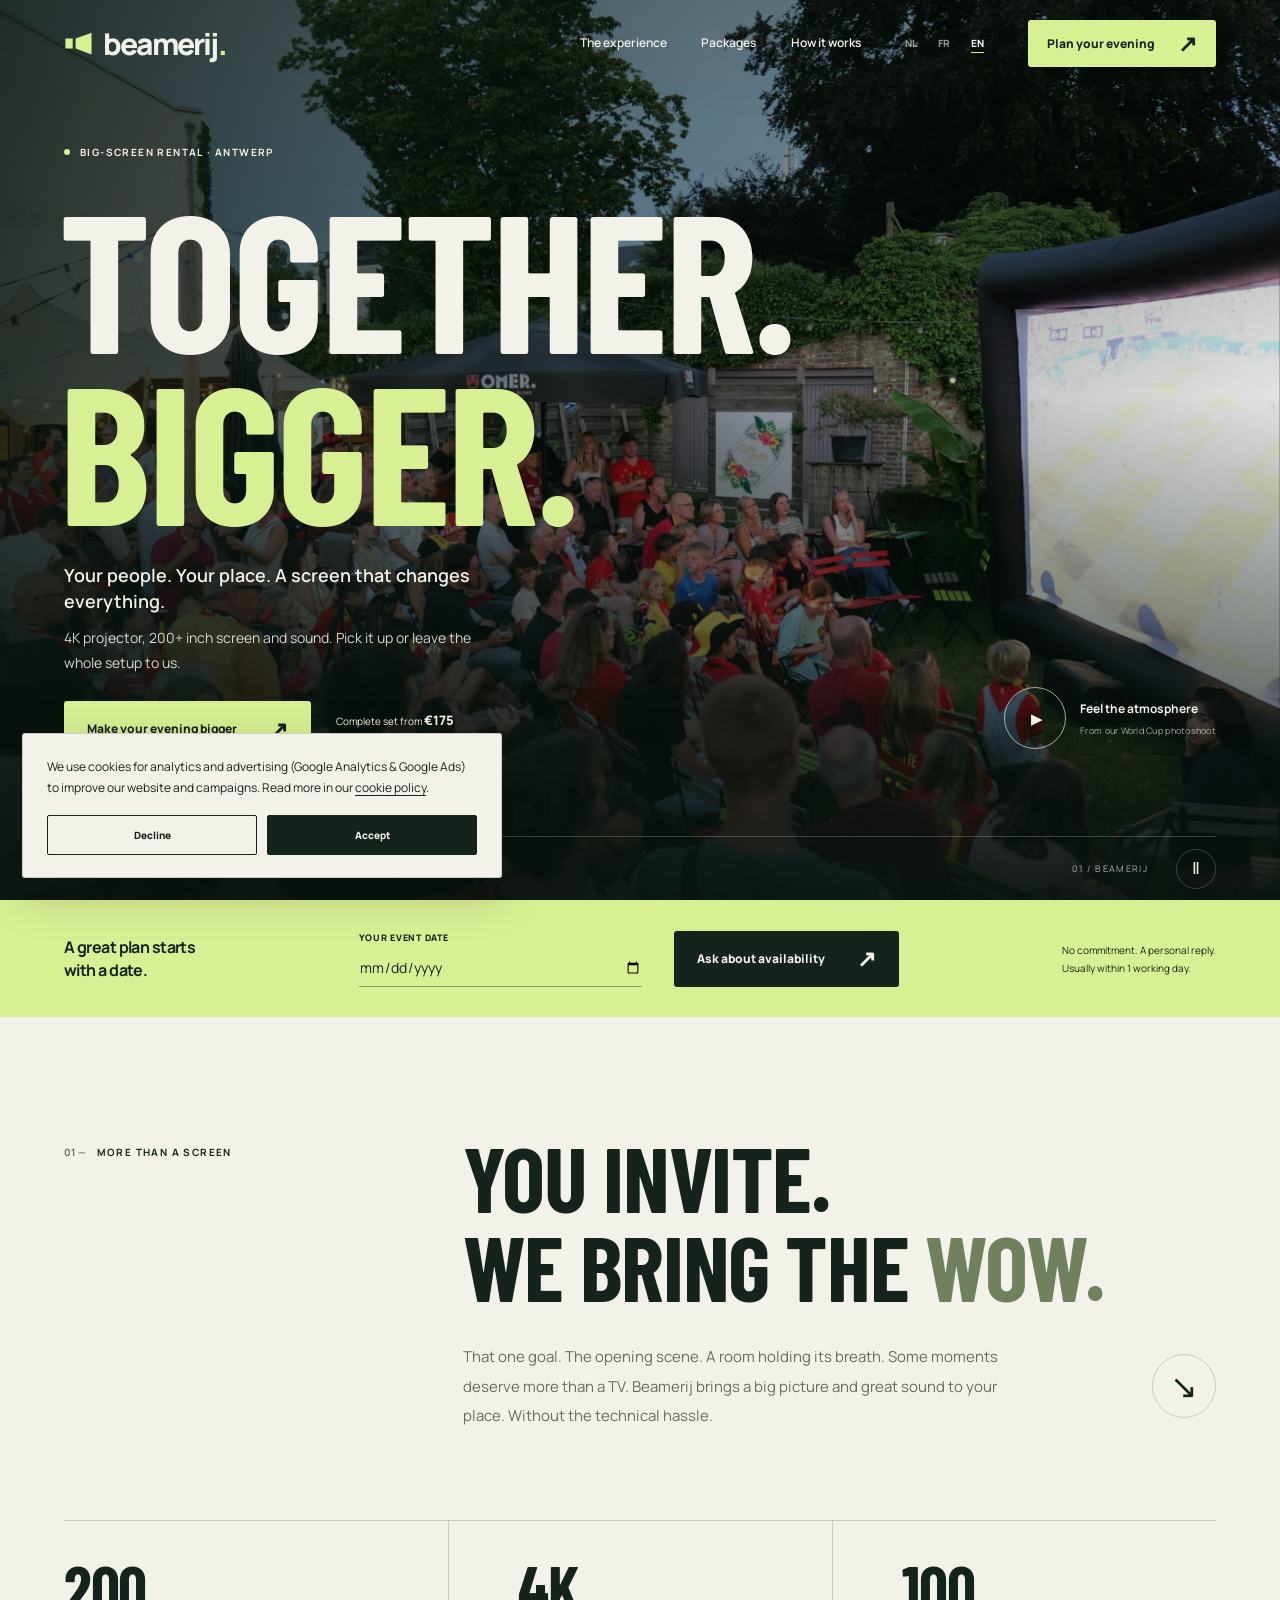
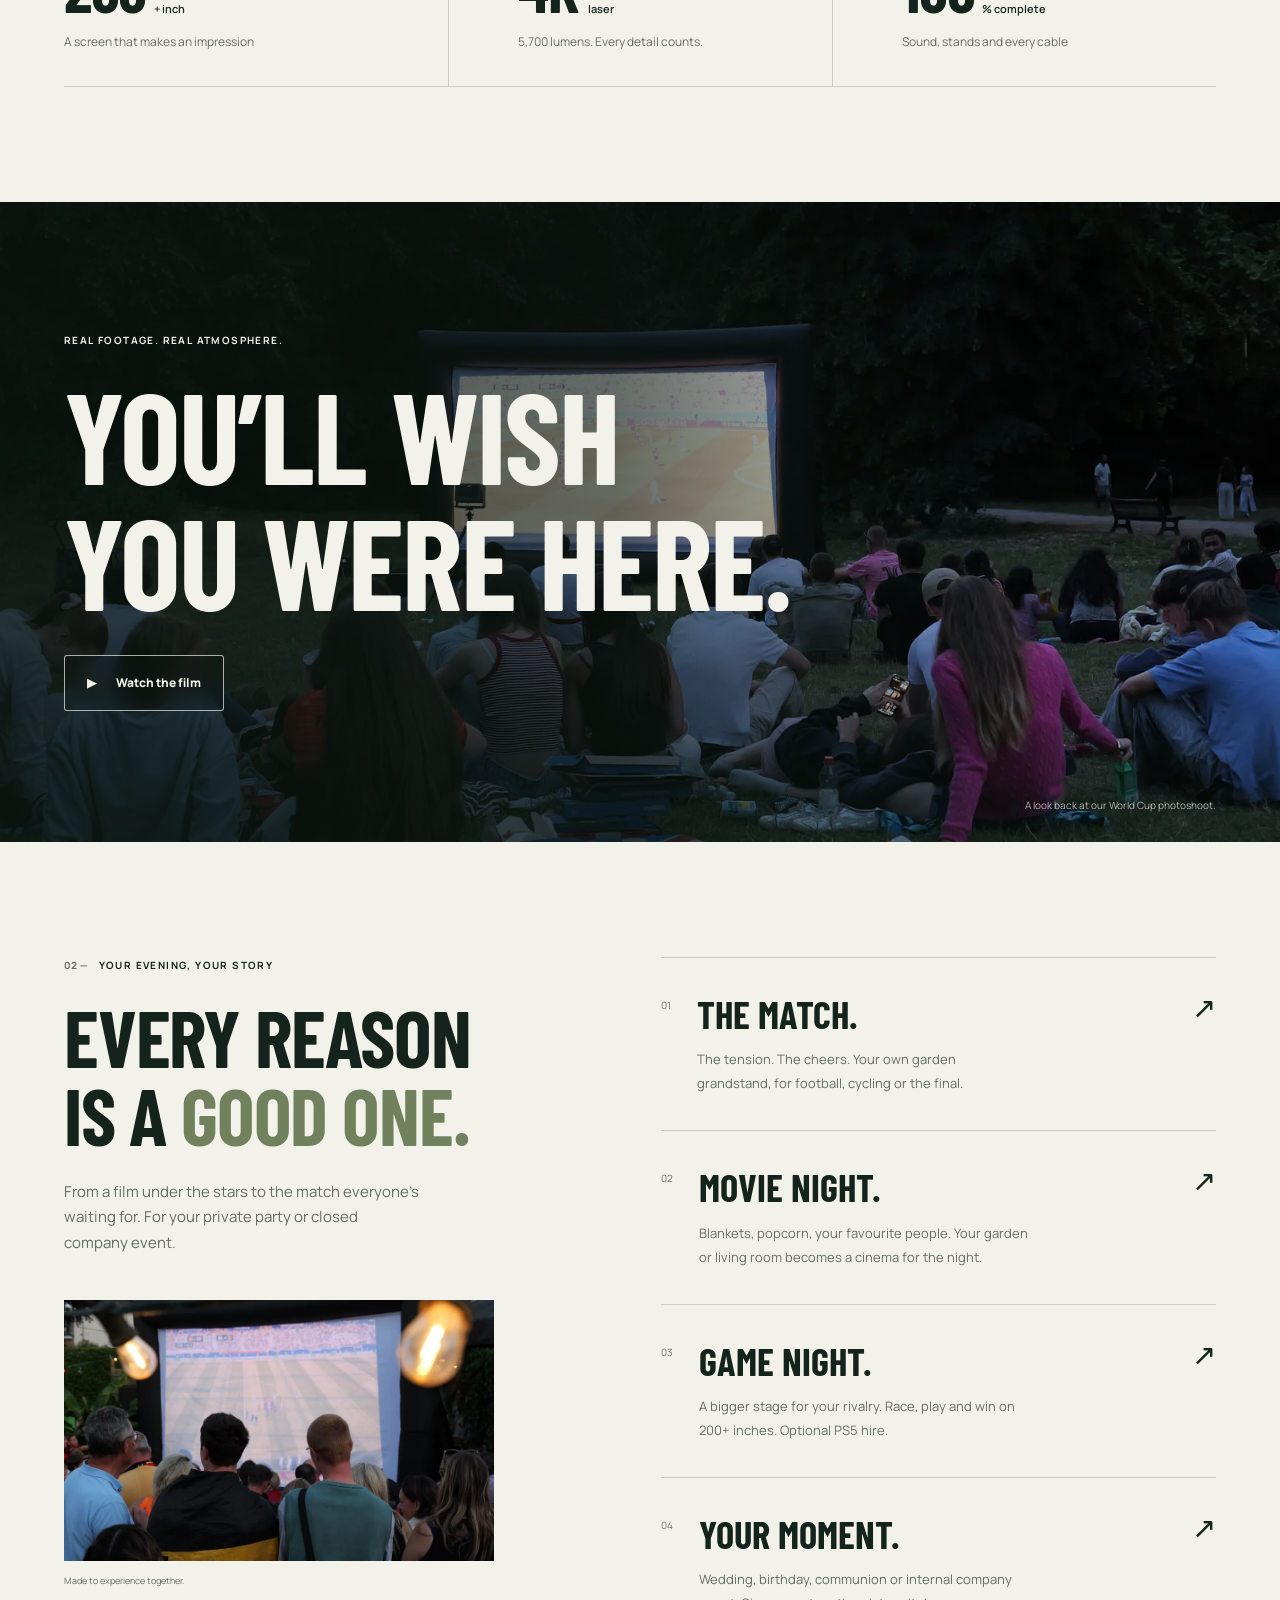
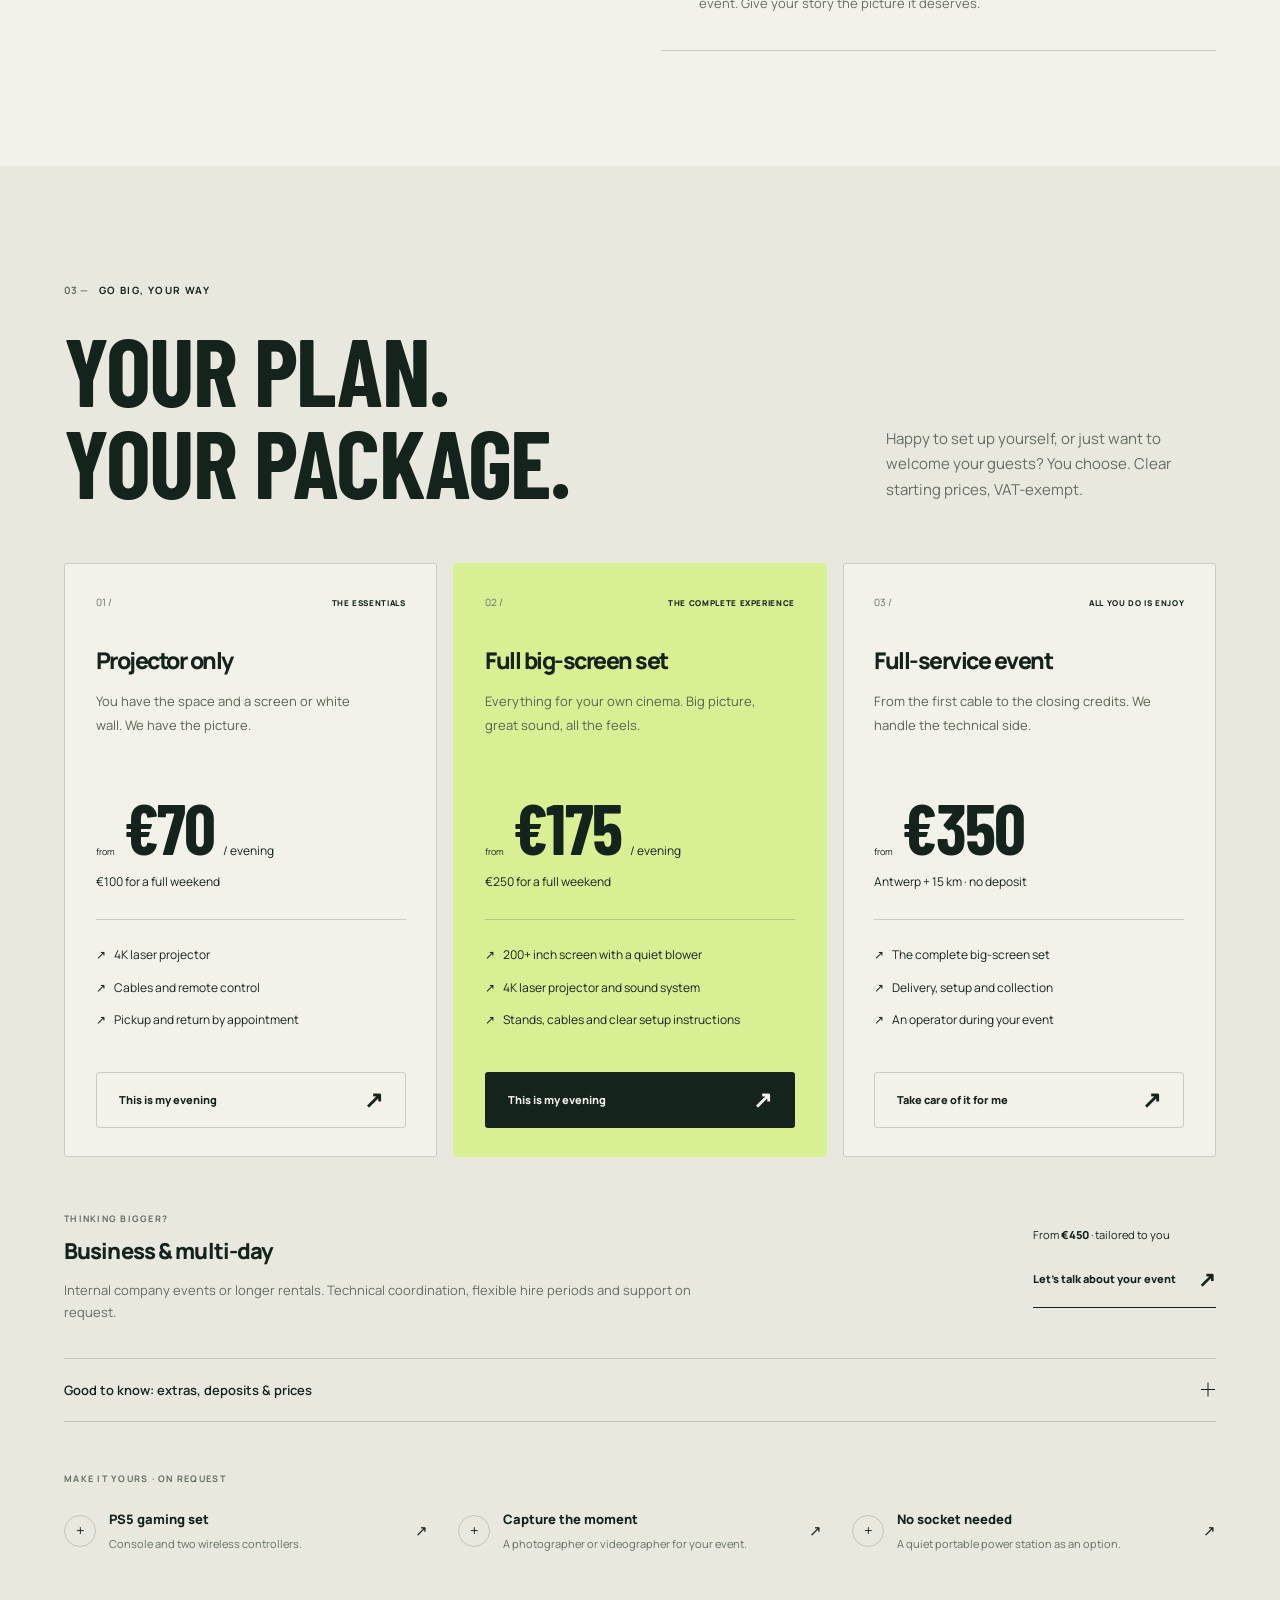
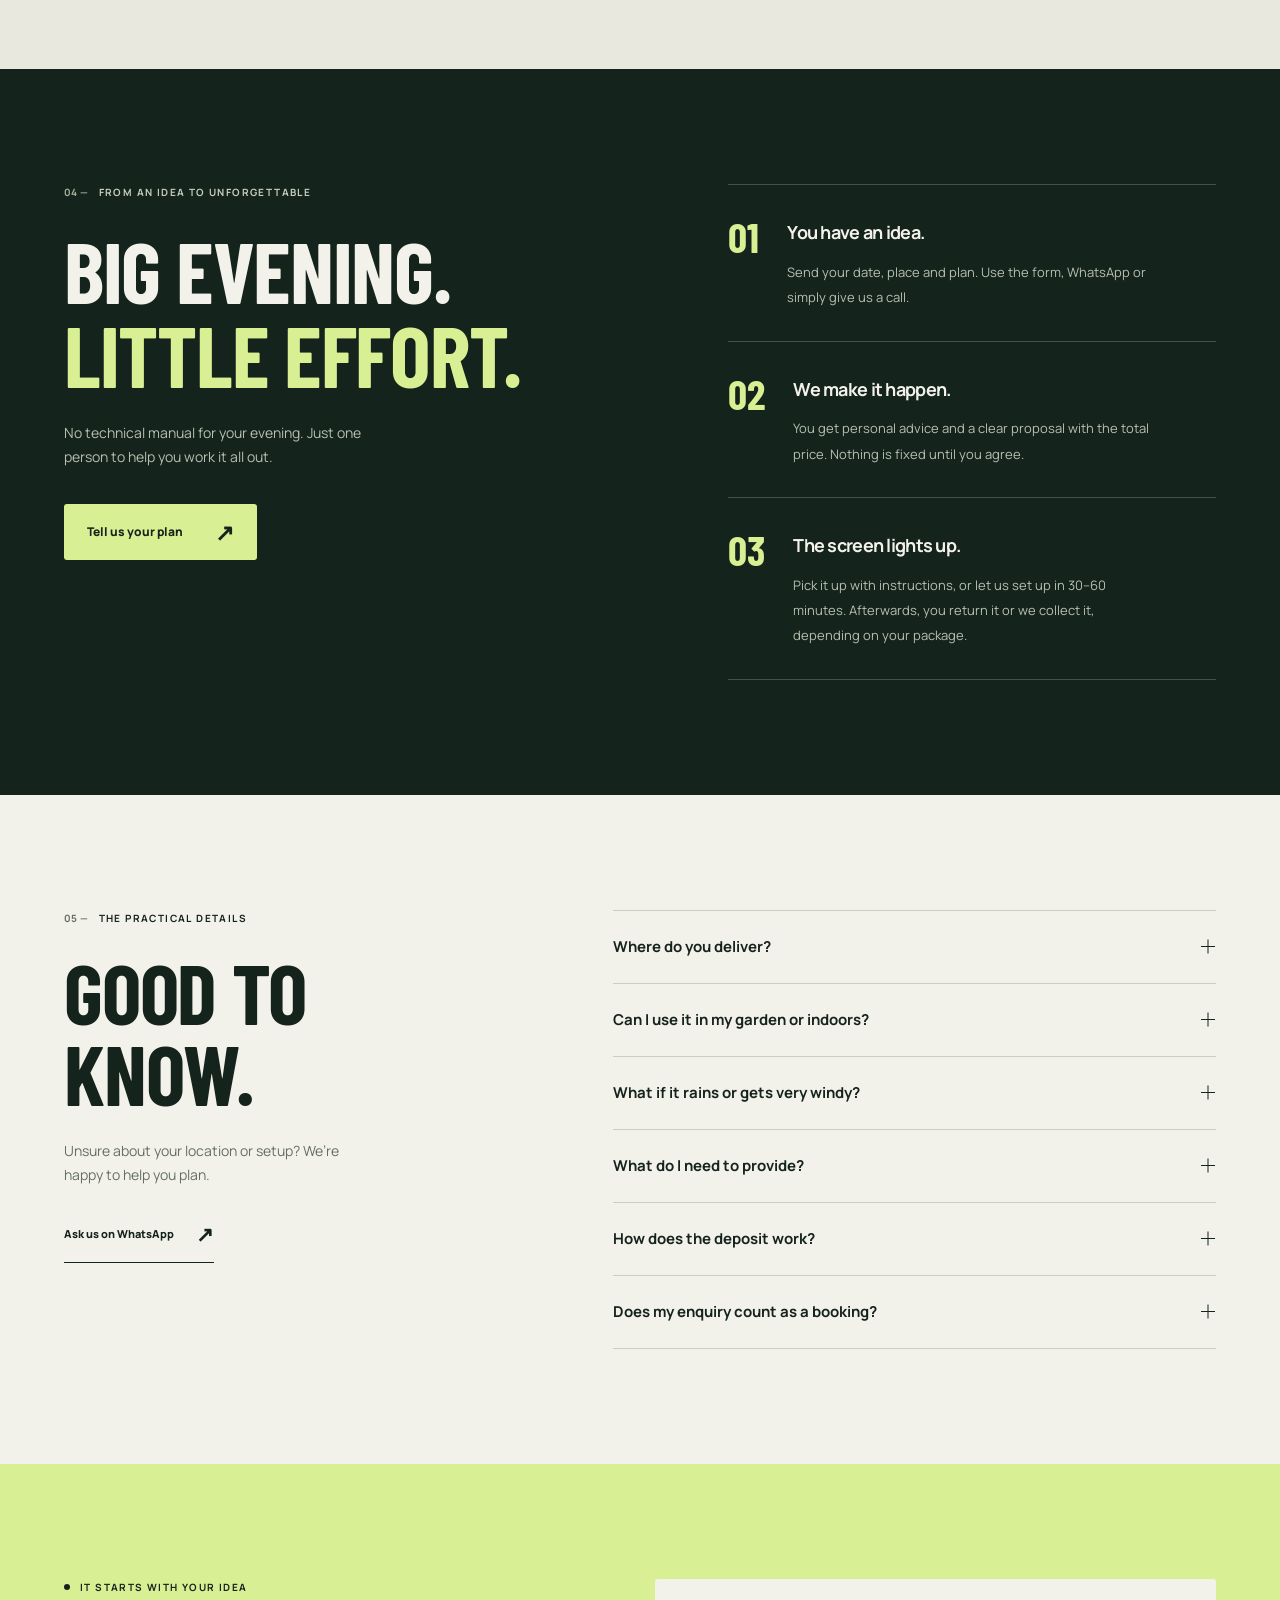
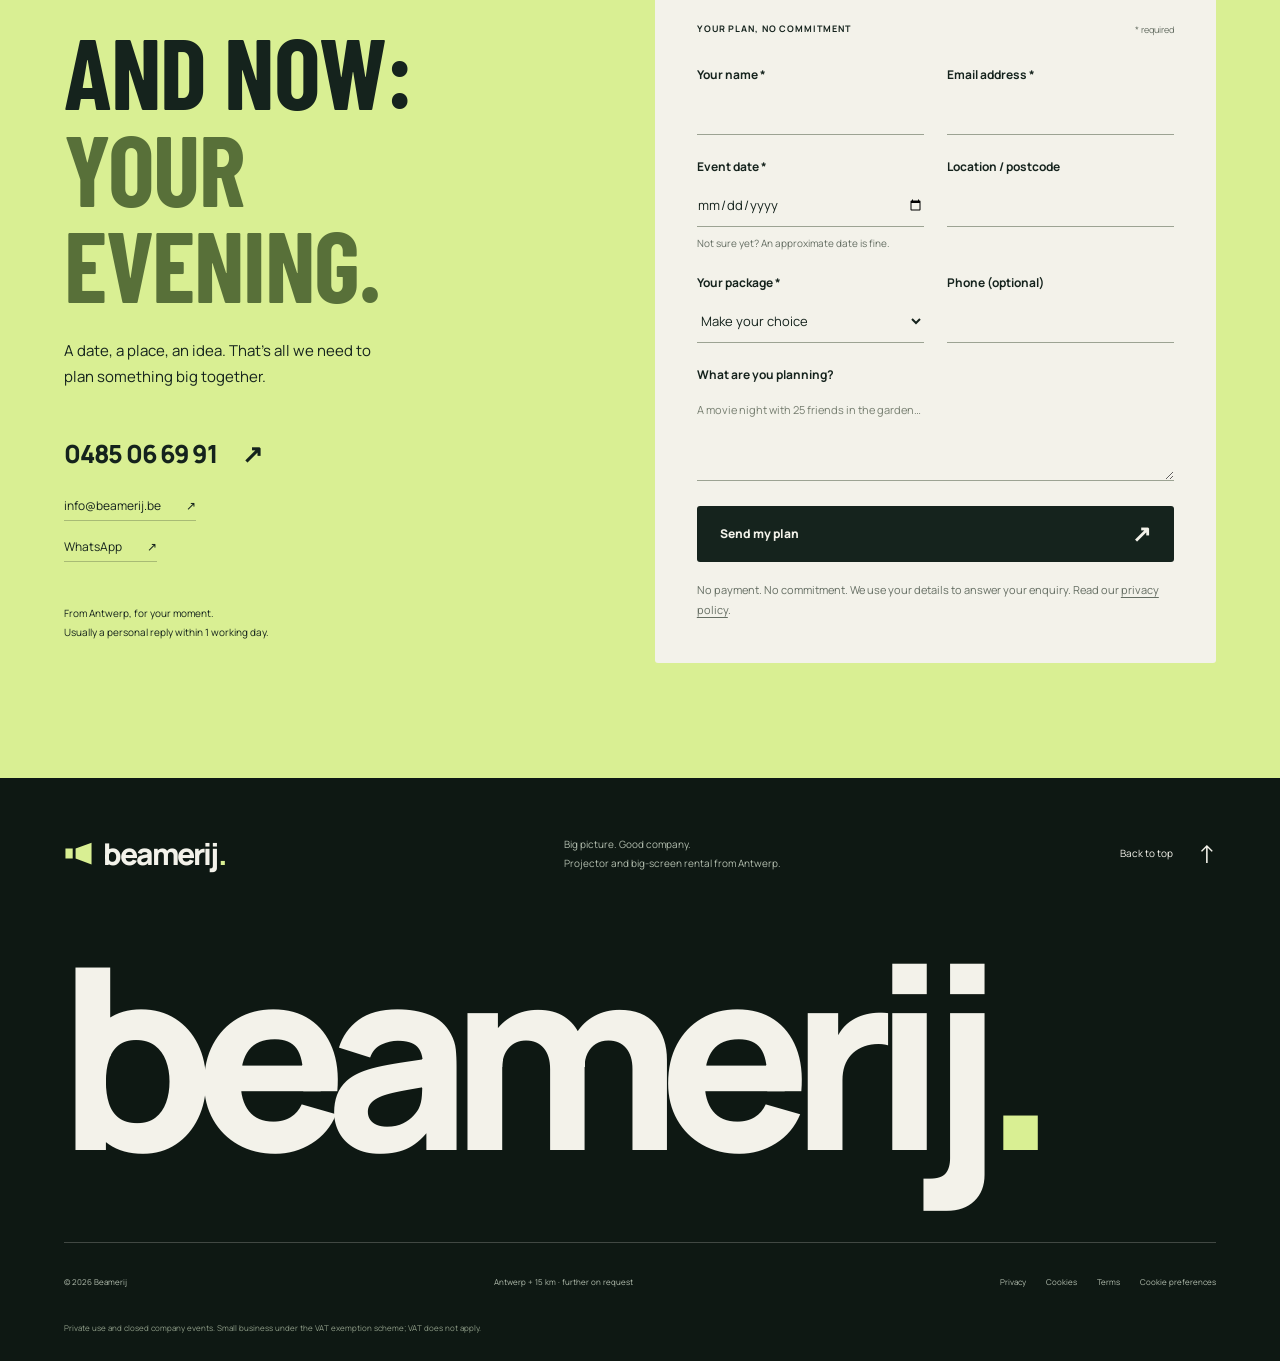
==== commit 7a4571d9: "Preserve Samen Groots website design with campaign audio" ====
--- a/index.html
+++ b/index.html
@@ -3,39 +3,38 @@
 <head>
   <meta charset="utf-8">
   <meta name="viewport" content="width=device-width, initial-scale=1">
-  <script>document.documentElement.classList.add('js')</script>
-  <meta name="theme-color" content="#12100d">
-  <meta name="description" content="Beamerij verhuurt premium 4K beamers, een 200+ inch projectiescherm en complete big-screen sets in Antwerpen e.o. Voor filmavonden, voetbal, gaming, huwelijken en bedrijfsevents. Levering en opbouw mogelijk.">
+  <meta name="theme-color" content="#15231d">
+  <meta name="description" content="Maak je avond groots met Beamerij. Huur een 4K-beamer, 200+ inch scherm en geluid in Antwerpen. Complete set vanaf €175. Zelf afhalen of volledig laten opbouwen.">
   <meta name="robots" content="index,follow">
+  <title>Beamerij — Samen. Groots. | Big-screen verhuur Antwerpen</title>
   <link rel="canonical" href="https://beamerij.be/">
-  <link rel="icon" href="/favicon.ico" sizes="32x32">
   <link rel="icon" href="images/favicon.svg" type="image/svg+xml">
-  <link rel="icon" type="image/png" sizes="32x32" href="images/favicon-32x32.png">
-  <link rel="icon" type="image/png" sizes="16x16" href="images/favicon-16x16.png">
-  <link rel="apple-touch-icon" sizes="180x180" href="images/apple-touch-icon.png">
-  <link rel="manifest" href="/site.webmanifest">
-  <link rel="preload" as="image" type="image/webp" imagesrcset="images/movie-night.webp" fetchpriority="high">
-  <title>Beamerij | Beamer &amp; groot scherm huren in Antwerpen — 4K big-screen verhuur</title>
+  <link rel="icon" href="favicon.ico" sizes="32x32">
+  <link rel="apple-touch-icon" href="images/apple-touch-icon.png">
+  <link rel="manifest" href="site.webmanifest">
+  <link rel="preload" href="fonts/barlow-condensed-latin-700.woff2" as="font" type="font/woff2" crossorigin>
+  <link rel="preload" href="fonts/manrope-latin-variable.woff2" as="font" type="font/woff2" crossorigin>
+  <link rel="preload" as="image" href="images/campaign/terrace-1600.webp" imagesrcset="images/campaign/terrace-960.webp 960w, images/campaign/terrace-1600.webp 1600w, images/campaign/terrace-2400.webp 2400w" imagesizes="100vw" fetchpriority="high">
   <meta property="og:locale" content="nl_BE">
   <meta property="og:type" content="website">
-  <meta property="og:title" content="Beamerij | Groot scherm huren in Antwerpen">
-  <meta property="og:description" content="Eén premium big-screen set voor elke gelegenheid. 4K, 200+ inch scherm, levering en opbouw mogelijk. Alles inbegrepen, geen btw.">
+  <meta property="og:title" content="Beamerij — Samen. Groots.">
+  <meta property="og:description" content="Jouw mensen. Jouw plek. Groots beeld. 4K big-screen verhuur in Antwerpen, van zelf afhalen tot volledig verzorgd.">
   <meta property="og:url" content="https://beamerij.be/">
   <meta property="og:site_name" content="Beamerij">
-  <meta property="og:image" content="https://beamerij.be/images/movie-night.jpg">
-  <meta property="og:image:alt" content="Sfeervolle private filmavond met een groot scherm in een tuin bij avond">
-  <meta property="og:image:width" content="1448">
-  <meta property="og:image:height" content="1086">
+  <meta property="og:image" content="https://beamerij.be/images/campaign/social.jpg">
+  <meta property="og:image:alt" content="Samen voetbal kijken op een groot scherm, uit de Beamerij-photoshoot">
+  <meta property="og:image:width" content="1200">
+  <meta property="og:image:height" content="630">
   <meta name="twitter:card" content="summary_large_image">
-  <meta name="twitter:title" content="Beamerij | Groot scherm huren in Antwerpen">
-  <meta name="twitter:description" content="Eén premium 4K big-screen set met een scherm van 200+ inch. Voor films, voetbal, gaming, huwelijken en bedrijfsevents. Levering en opbouw mogelijk.">
-  <meta name="twitter:image" content="https://beamerij.be/images/movie-night.jpg">
+  <meta name="twitter:title" content="Beamerij — Samen. Groots.">
+  <meta name="twitter:description" content="4K-beamer, groot scherm en geluid. Jij nodigt uit. Wij brengen het beeld.">
+  <meta name="twitter:image" content="https://beamerij.be/images/campaign/social.jpg">
   <link rel="alternate" hreflang="nl-be" href="https://beamerij.be/">
   <link rel="alternate" hreflang="fr-be" href="https://beamerij.be/?lang=fr">
   <link rel="alternate" hreflang="en" href="https://beamerij.be/?lang=en">
   <link rel="alternate" hreflang="x-default" href="https://beamerij.be/">
   <link rel="stylesheet" href="styles.css">
-  <!-- Google Consent Mode v2 — analytics & advertising cookies stay off until the visitor accepts -->
+  <noscript><style>.nav-toggle,.nav-links,.lang-switch,[data-open-film],[data-toggle-motion],.quick-check{display:none!important}html{scroll-padding-top:150px}</style></noscript>
   <script>
     window.dataLayer = window.dataLayer || [];
     function gtag(){dataLayer.push(arguments);}
@@ -43,345 +42,125 @@
     gtag('set', 'ads_data_redaction', true);
     gtag('set', 'url_passthrough', true);
   </script>
-  <!-- Google Analytics 4 + Google Ads -->
   <script async src="https://www.googletagmanager.com/gtag/js?id=G-XQZCP49KPX"></script>
   <script>gtag('js', new Date());gtag('config', 'G-XQZCP49KPX');</script>
-  <script type="application/ld+json">{"@context":"https://schema.org","@type":["LocalBusiness","EquipmentRental"],"@id":"https://beamerij.be/#business","name":"Beamerij","url":"https://beamerij.be/","image":"https://beamerij.be/images/movie-night.jpg","description":"Premium beamer-, projectiescherm- en big-screenverhuur voor private en interne evenementen in Antwerpen.","priceRange":"€€","currenciesAccepted":"EUR","email":"info@beamerij.be","telephone":"+32485066991","address":{"@type":"PostalAddress","streetAddress":"[Adres invullen]","addressLocality":"Antwerpen","postalCode":"[Postcode]","addressCountry":"BE"},"areaServed":[{"@type":"City","name":"Antwerpen"},{"@type":"AdministrativeArea","name":"Regio Antwerpen"}],"makesOffer":[{"@type":"Offer","name":"Alleen beamer","price":"70","priceCurrency":"EUR"},{"@type":"Offer","name":"Full big-screen set","price":"175","priceCurrency":"EUR"},{"@type":"Offer","name":"Full-service event","price":"295","priceCurrency":"EUR"},{"@type":"Offer","name":"Business & meerdaags","price":"450","priceCurrency":"EUR"}]}</script>
-  <script type="application/ld+json">{"@context":"https://schema.org","@type":"FAQPage","mainEntity":[{"@type":"Question","name":"Leveren jullie ook?","acceptedAnswer":{"@type":"Answer","text":"Ja. Bij full-service leveren, bouwen en halen we op in Antwerpen en de omliggende gemeenten. De levering is ook als extra bij andere pakketten mogelijk."}},{"@type":"Question","name":"Hoe lang duurt de opbouw?","acceptedAnswer":{"@type":"Answer","text":"Reken doorgaans op 30 tot 60 minuten, afhankelijk van de locatie en de gewenste opstelling. We plannen dit altijd ruim voor de start van je event."}},{"@type":"Question","name":"Wat als het regent of hard waait?","acceptedAnswer":{"@type":"Answer","text":"Veiligheid komt eerst. Bij ongeschikt weer bekijken we vooraf een binnenalternatief, een nieuw moment of een andere passende oplossing."}},{"@type":"Question","name":"Hoe werkt de waarborg?","acceptedAnswer":{"@type":"Answer","text":"De waarborg bedraagt € 300–400 voor alleen de beamer en € 500–750 voor de full set. In sommige gevallen kan dit ook met een identiteitskaart en ondertekende overeenkomst. Kies je voor het full-service pakket, met levering én bediening ter plaatse? Dan betaal je geen waarborg."}},{"@type":"Question","name":"Wat bij schade, verlies of diefstal?","acceptedAnswer":{"@type":"Answer","text":"De huurder is verantwoordelijk voor de set vanaf ontvangst tot ophaling. Schade, verlies of diefstal wordt volgens de huurvoorwaarden verrekend."}},{"@type":"Question","name":"Kan ik annuleren?","acceptedAnswer":{"@type":"Answer","text":"Dat kan volgens de afspraken in onze algemene voorwaarden. Omdat we een datum voor je reserveren, kunnen annuleringskosten gelden wanneer de annulering dicht bij het event gebeurt."}},{"@type":"Question","name":"Kan de set binnen én buiten?","acceptedAnswer":{"@type":"Answer","text":"Ja. Een tuin of terras is mooi, maar ook in een living, feestzaal of kantoorruimte maken we een indrukwekkende projectie. We stemmen de opstelling af op je ruimte."}},{"@type":"Question","name":"Wat hebben jullie nodig qua stroom?","acceptedAnswer":{"@type":"Answer","text":"Een normaal, veilig stopcontact in de buurt is meestal voldoende. Laat vooraf weten als de afstand groot is of als er geen stroomvoorziening op de locatie is — dan brengen we een stille powerstation (accu) mee zodat je show toch kan doorgaan."}}]}</script>
+  <script type="application/ld+json">{"@context":"https://schema.org","@type":"LocalBusiness","@id":"https://beamerij.be/#business","name":"Beamerij","url":"https://beamerij.be/","image":"https://beamerij.be/images/campaign/social.jpg","description":"Beamer- en big-screenverhuur voor private en interne evenementen in Antwerpen.","priceRange":"€70–€450+","currenciesAccepted":"EUR","email":"info@beamerij.be","telephone":"+32485066991","areaServed":{"@type":"City","name":"Antwerpen"},"makesOffer":[{"@type":"Offer","name":"Alleen beamer — per avond","price":"70","priceCurrency":"EUR"},{"@type":"Offer","name":"Full big-screen set — per avond","price":"175","priceCurrency":"EUR"},{"@type":"Offer","name":"Full-service event — vanaf","price":"350","priceCurrency":"EUR"},{"@type":"Offer","name":"Business en meerdaags — vanaf","price":"450","priceCurrency":"EUR"}]}</script>
 </head>
 <body>
   <a class="skip-link" href="#main-content" data-i18n="skip">Ga naar inhoud</a>
-
-  <a class="announce" href="#contact" data-announce data-i18n-al="announce.aria" aria-label="WK 2026 — check je datum">
-    <span class="announce-pulse" aria-hidden="true"></span>
-    <span data-i18n="announce.text"><b>WK&nbsp;2026 is bezig</b> — elke match op een scherm van 6&nbsp;meter, gewoon in je tuin.</span>
-    <span class="announce-cta" aria-hidden="true" data-i18n="announce.cta">Check je datum →</span>
-  </a>
-
   <header class="site-header" data-header>
-    <nav class="container nav" aria-label="Hoofdnavigatie">
+    <nav class="container nav" aria-label="Hoofdnavigatie" data-i18n-al="nav.aria">
       <a class="brand" href="#top" aria-label="Beamerij">
-        <span class="brand-mark" aria-hidden="true">
-          <svg viewBox="0 0 64 40" fill="none" xmlns="http://www.w3.org/2000/svg">
-            <circle class="lens" cx="13" cy="20" r="6.5" fill="currentColor"></circle>
-            <polygon class="beam beam-1" points="20,20 60,7 60,13" fill="currentColor"></polygon>
-            <polygon class="beam beam-2" points="20,20 60,17 60,23" fill="currentColor"></polygon>
-            <polygon class="beam beam-3" points="20,20 60,27 60,33" fill="currentColor"></polygon>
-          </svg>
-        </span>
-        <span class="brand-word"><span class="brand-main">beamer</span><span class="brand-suffix">ij</span></span>
+        <svg class="brand-symbol" viewBox="0 0 40 32" fill="none" aria-hidden="true"><path d="M2 9h10v14H2zM16 9 38 1v30l-22-8z" fill="currentColor"/></svg>
+        <span class="brand-word">beamerij<span class="brand-dot">.</span></span>
       </a>
-      <button class="nav-toggle" type="button" aria-expanded="false" aria-controls="main-navigation"><span class="sr-only" data-i18n="nav.menu">Menu openen</span><span></span><span></span></button>
+      <button class="nav-toggle" type="button" aria-expanded="false" aria-controls="main-navigation"><span class="sr-only" data-i18n="nav.menu">Menu openen</span><span class="nav-toggle-line"></span><span class="nav-toggle-line"></span></button>
       <div class="nav-links" id="main-navigation">
-        <a href="#pakketten" data-i18n="nav.packages">Pakketten &amp; prijzen</a>
-        <a href="#set" data-i18n="nav.set">De set</a>
-        <a href="#gelegenheden" data-i18n="nav.occasions">Gelegenheden</a>
+        <a href="#beleving" data-i18n="nav.experience">De beleving</a>
+        <a href="#pakketten" data-i18n="nav.packages">Pakketten</a>
         <a href="#werkwijze" data-i18n="nav.how">Zo werkt het</a>
-        <a href="#faq" data-i18n="nav.faq">FAQ</a>
-        <div class="lang-switch" role="group" aria-label="Taal / Langue / Language">
-          <button type="button" data-lang="nl" aria-pressed="true">NL</button>
-          <button type="button" data-lang="fr" aria-pressed="false">FR</button>
-          <button type="button" data-lang="en" aria-pressed="false">EN</button>
-        </div>
-        <a class="nav-phone" href="tel:+32485066991" data-i18n-al="nav.callaria" aria-label="Bel Beamerij"><svg aria-hidden="true" viewBox="0 0 24 24" fill="none" stroke="currentColor" stroke-width="1.8" stroke-linecap="round" stroke-linejoin="round"><path d="M22 16.92v3a2 2 0 0 1-2.18 2 19.79 19.79 0 0 1-8.63-3.07 19.5 19.5 0 0 1-6-6 19.79 19.79 0 0 1-3.07-8.67A2 2 0 0 1 4.11 2h3a2 2 0 0 1 2 1.72c.127.96.361 1.903.7 2.81a2 2 0 0 1-.45 2.11L8.09 9.91a16 16 0 0 0 6 6l1.27-1.27a2 2 0 0 1 2.11-.45c.907.339 1.85.573 2.81.7A2 2 0 0 1 22 16.92Z"/></svg><span>0485&nbsp;06&nbsp;69&nbsp;91</span></a>
-        <a class="button button-small" href="#contact" data-i18n="nav.cta">Offerte aanvragen</a>
+        <div class="lang-switch" role="group" aria-label="Taal / Langue / Language"><button type="button" data-lang="nl" aria-pressed="true">NL</button><button type="button" data-lang="fr" aria-pressed="false">FR</button><button type="button" data-lang="en" aria-pressed="false">EN</button></div>
+        <a class="button button-small" href="#contact"><span data-i18n="nav.cta">Plan je avond</span><span class="arrow" aria-hidden="true">↗</span></a>
       </div>
     </nav>
   </header>
+  <noscript><nav class="no-script-nav" aria-label="Navigatie"><a href="#pakketten">Pakketten</a><a href="images/campaign/event-film.mp4?v=20260905-audio">Sfeerfilm</a><a href="#contact">Plan je avond ↗</a></nav></noscript>
 
   <main id="main-content">
     <section class="hero" id="top" aria-labelledby="hero-title">
-      <div class="hero-image" aria-hidden="true">
-        <picture><source type="image/webp" srcset="images/movie-night.webp"><img src="images/movie-night.jpg" width="1448" height="1086" alt="" fetchpriority="high"></picture>
+      <div class="hero-media" data-hero-media>
+        <img class="hero-poster" src="images/campaign/terrace-1600.webp" srcset="images/campaign/terrace-960.webp 960w, images/campaign/terrace-1600.webp 1600w, images/campaign/terrace-2400.webp 2400w" sizes="100vw" width="2400" height="1600" alt="" fetchpriority="high">
+        <video id="hero-film" class="hero-video" muted loop playsinline preload="none" aria-hidden="true" tabindex="-1" data-src="images/campaign/hero-loop.mp4"></video>
       </div>
+      <div class="hero-shade" aria-hidden="true"></div>
       <div class="container hero-content">
-        <div class="hero-main" data-reveal>
-          <h1 id="hero-title" data-i18n="hero.title">Beamer en groot scherm huren in Antwerpen</h1>
-          <p class="hero-copy" data-i18n="hero.copy">Een complete 4K-set: opblaasbaar scherm van 200+ inch, laserprojector en geluid. Zelf afhalen of volledig geleverd en opgebouwd — voor je filmavond, de match, een feest of een bedrijfsevent.</p>
-          <p class="hero-price" data-i18n="hero.price">Beamer vanaf <strong>€ 70</strong>, complete set vanaf <strong>€ 175</strong> per avond. Alles inbegrepen, geen btw.</p>
-          <form class="quick-check" data-quick-check>
-            <div class="quick-field">
-              <label for="hero-date" data-i18n="quick.label">Datum van je event</label>
-              <input id="hero-date" type="date">
-            </div>
-            <button class="button button-lg" type="submit" data-i18n="quick.cta">Check beschikbaarheid</button>
-          </form>
-          <p class="quick-note"><span data-i18n="quick.note">Vrijblijvend en gratis · meestal antwoord binnen 1 werkdag</span> · <a class="quick-wa" href="https://wa.me/32485066991?text=Hoi%20Beamerij%2C%20ik%20wil%20graag%20een%20datum%20aanvragen." target="_blank" rel="noopener noreferrer"><svg class="wa-glyph" aria-hidden="true" viewBox="0 0 24 24" fill="currentColor"><path d="M17.472 14.382c-.297-.149-1.758-.867-2.03-.967-.273-.099-.471-.148-.67.15-.197.297-.767.966-.94 1.164-.173.199-.347.223-.644.075-.297-.15-1.255-.463-2.39-1.475-.883-.788-1.48-1.761-1.653-2.059-.173-.297-.018-.458.13-.606.134-.133.298-.347.446-.52.149-.174.198-.298.298-.497.099-.198.05-.371-.025-.52-.075-.149-.669-1.612-.916-2.207-.242-.579-.487-.5-.669-.51-.173-.008-.371-.01-.57-.01-.198 0-.52.074-.792.372-.272.297-1.04 1.016-1.04 2.479 0 1.462 1.065 2.875 1.213 3.074.149.198 2.096 3.2 5.077 4.487.709.306 1.262.489 1.694.625.712.227 1.36.195 1.871.118.571-.085 1.758-.719 2.006-1.413.248-.694.248-1.289.173-1.413-.074-.124-.272-.198-.57-.347m-5.421 7.403h-.004a9.87 9.87 0 01-5.031-1.378l-.361-.214-3.741.982.998-3.648-.235-.374a9.86 9.86 0 01-1.51-5.26c.001-5.45 4.436-9.884 9.888-9.884 2.64 0 5.122 1.03 6.988 2.898a9.825 9.825 0 012.893 6.994c-.003 5.45-4.437 9.885-9.885 9.885M20.52 3.449C18.24 1.245 15.24 0 12.045 0 5.463 0 .104 5.334.101 11.892c0 2.096.549 4.142 1.595 5.945L0 24l6.335-1.652a12.062 12.062 0 005.71 1.448h.005c6.582 0 11.946-5.335 11.949-11.893a11.821 11.821 0 00-3.487-8.464"/></svg><span data-i18n="quick.wa">of stuur een WhatsApp</span></a></p>
-          <ul class="hero-trust" aria-label="Kernpunten">
-            <li data-i18n="hero.trust1">Opblaasbaar scherm van 200+ inch</li>
-            <li data-i18n="hero.trust2">4K laserprojector van 5.700 lumen</li>
-            <li data-i18n="hero.trust3">Geluidsset en alle kabels inbegrepen</li>
-            <li data-i18n="hero.trust4">Levering en opbouw mogelijk</li>
-          </ul>
+        <p class="eyebrow hero-eyebrow"><span class="status-dot" aria-hidden="true"></span><span data-i18n="hero.eyebrow">Big-screen verhuur · Antwerpen</span></p>
+        <h1 id="hero-title"><span class="title-mask"><span data-i18n="hero.line1">Samen.</span></span><span class="title-mask"><span class="text-accent" data-i18n="hero.line2">Groots.</span></span></h1>
+        <div class="hero-bottom">
+          <div class="hero-intro">
+            <p class="hero-copy" data-i18n="hero.copy">Jouw mensen. Jouw plek. Een scherm dat alles verandert.</p>
+            <p class="hero-description" data-i18n="hero.description">4K-beamer, 200+ inch scherm en geluid. Zelf afhalen of volledig laten opbouwen.</p>
+            <div class="hero-actions"><a class="button" href="#contact"><span data-i18n="hero.cta">Maak je avond groots</span><span class="arrow" aria-hidden="true">↗</span></a><a class="hero-price" href="#pakketten" data-i18n="hero.price">Complete set vanaf <strong>€175</strong><span> / avond</span></a></div>
+          </div>
+          <button class="film-link" type="button" data-open-film><span class="play-circle" aria-hidden="true">▶</span><span><b data-i18n="hero.film">Voel de sfeer</b><small data-i18n="hero.filmnote">Uit onze WK-photoshoot</small></span></button>
         </div>
+      </div>
+      <div class="hero-rail container"><span data-i18n="hero.rail">Niet gewoon kijken. Samen beleven.</span><div><span class="hero-count" aria-hidden="true">01 / BEAMERIJ</span><button class="motion-toggle" type="button" data-toggle-motion aria-pressed="false" data-i18n-al="motion.pause" aria-label="Pauzeer beweging"><span data-motion-icon aria-hidden="true">Ⅱ</span></button></div></div>
+    </section>
+
+    <section class="date-strip" aria-label="Vraag je datum aan" data-i18n-al="quick.aria">
+      <div class="container date-strip-inner"><p data-i18n="quick.title">Een goed plan begint<br>met een datum.</p><form class="quick-check" data-quick-check><div class="quick-field"><label for="hero-date" data-i18n="quick.label">Jouw eventdatum</label><input id="hero-date" type="date" required></div><button class="button button-dark" type="submit"><span data-i18n="quick.cta">Vraag beschikbaarheid</span><span class="arrow" aria-hidden="true">↗</span></button></form><noscript><a class="button button-dark" href="#contact">Vraag je datum aan ↗</a></noscript><span class="quick-note" data-i18n="quick.note">Vrijblijvend. Persoonlijk antwoord.<br>Meestal binnen 1 werkdag.</span></div>
+    </section>
+
+    <section class="section introduction" id="beleving" aria-labelledby="intro-title">
+      <div class="container intro-grid">
+        <p class="eyebrow" data-reveal><span class="section-index">01 —</span> <span data-i18n="intro.eyebrow">Meer dan een scherm</span></p>
+        <div><h2 class="display-title" id="intro-title" data-reveal data-i18n="intro.title">Je nodigt uit.<br>Wij brengen de <em>wauw.</em></h2><div class="intro-bottom" data-reveal><p data-i18n="intro.copy">Die ene goal. De eerste scène. Een zaal die even stilvalt. Sommige momenten verdienen meer dan een tv. Beamerij brengt groots beeld en goed geluid naar jouw plek. Zonder technisch gedoe.</p><a class="round-link" href="#set" data-i18n-al="intro.setaria" aria-label="Ontdek de complete set"><span aria-hidden="true">↘</span></a></div></div>
+      </div>
+      <div class="container stats-row" id="set" data-reveal-group>
+        <div class="stat" data-reveal><strong>200<span>+ inch</span></strong><p data-i18n="stat.screen">Een scherm dat indruk maakt</p></div><div class="stat" data-reveal><strong>4K<span> laser</span></strong><p data-i18n="stat.projector">5.700 lumen. Elk detail telt.</p></div><div class="stat" data-reveal><strong>100<span data-i18n="stat.completelabel">% compleet</span></strong><p data-i18n="stat.complete">Geluid, stands en alle kabels</p></div>
       </div>
     </section>
 
-    <section class="strip" aria-label="Waarom Beamerij">
-      <div class="container strip-grid">
-        <div class="strip-item" data-reveal="up">
-          <span class="strip-icon" aria-hidden="true"><svg viewBox="0 0 24 24" fill="none" stroke="currentColor" stroke-width="1.8" stroke-linecap="round" stroke-linejoin="round"><circle cx="12" cy="12" r="9.2"/><path d="m8.2 12.3 2.6 2.6 5-5.4"/></svg></span>
-          <div><h3 data-i18n="strip.1.t">Eén eindprijs</h3><p data-i18n="strip.1.d">Vrijgesteld van btw, alles inbegrepen. De prijs die je ziet, is wat je betaalt.</p></div>
-        </div>
-        <div class="strip-item" data-reveal="up">
-          <span class="strip-icon" aria-hidden="true"><svg viewBox="0 0 24 24" fill="none" stroke="currentColor" stroke-width="1.8" stroke-linecap="round" stroke-linejoin="round"><path d="M1.8 7.2h12.4v10H1.8z"/><path d="M14.2 10h3.9l3 3.2v4h-6.9"/><circle cx="6" cy="17.9" r="1.9"/><circle cx="17.6" cy="17.9" r="1.9"/></svg></span>
-          <div><h3 data-i18n="strip.2.t">Levering &amp; opbouw</h3><p data-i18n="strip.2.d">Wij leveren en bouwen op in Antwerpen en omstreken. Zelf afhalen kan ook.</p></div>
-        </div>
-        <div class="strip-item" data-reveal="up">
-          <span class="strip-icon" aria-hidden="true"><svg viewBox="0 0 24 24" fill="none" stroke="currentColor" stroke-width="1.8" stroke-linecap="round" stroke-linejoin="round"><rect x="2.5" y="7" width="15" height="10" rx="2.2"/><path d="M19.2 10.3v3.4"/><path d="M10.8 8.6 7.6 12.9h2.3l-1 3.5 4-4.7h-2.4z" fill="currentColor" stroke="none"/></svg></span>
-          <div><h3 data-i18n="strip.3.t">Werkt overal</h3><p data-i18n="strip.3.d">Binnen of buiten, met of zonder stopcontact — stille powerstation als optie.</p></div>
-        </div>
-        <div class="strip-item" data-reveal="up">
-          <span class="strip-icon" aria-hidden="true"><svg viewBox="0 0 24 24" fill="none" stroke="currentColor" stroke-width="1.8" stroke-linecap="round" stroke-linejoin="round"><path d="M21 11.5a8.38 8.38 0 0 1-.9 3.8 8.5 8.5 0 0 1-7.6 4.7 8.38 8.38 0 0 1-3.8-.9L3 21l1.9-5.7a8.38 8.38 0 0 1-.9-3.8 8.5 8.5 0 0 1 4.7-7.6 8.38 8.38 0 0 1 3.8-.9h.5a8.48 8.48 0 0 1 8 8v.5z"/></svg></span>
-          <div><h3 data-i18n="strip.4.t">Snel antwoord</h3><p data-i18n="strip.4.d">Meestal hoor je binnen één werkdag of je datum nog vrij is.</p></div>
+    <section class="showcase" aria-labelledby="showcase-title">
+      <div class="showcase-image" data-reveal="image"><img src="images/campaign/night-1600.webp" srcset="images/campaign/night-960.webp 960w, images/campaign/night-1600.webp 1600w, images/campaign/night-2400.webp 2400w" sizes="100vw" width="2400" height="1600" loading="lazy" decoding="async" alt="Samen in het gras voor het grote scherm tijdens de Beamerij-photoshoot" data-i18n-alt="media.night"></div>
+      <div class="showcase-overlay"></div><div class="container showcase-content"><p class="eyebrow" data-i18n="showcase.eyebrow">Echt beeld. Echte sfeer.</p><h2 class="display-title" id="showcase-title" data-reveal data-i18n="showcase.title">Hier wil je<br>bij zijn.</h2><button class="button button-glass" type="button" data-open-film><span aria-hidden="true">▶</span><span data-i18n="showcase.play">Bekijk de sfeerfilm</span></button><p class="showcase-caption" data-i18n="showcase.caption">Een terugblik op onze WK-photoshoot.</p></div>
+    </section>
+
+    <section class="section occasions" id="gelegenheden" aria-labelledby="occasions-title">
+      <div class="container occasions-layout"><div class="occasions-intro"><p class="eyebrow" data-reveal><span class="section-index">02 —</span> <span data-i18n="occ.eyebrow">Jouw avond, jouw verhaal</span></p><h2 class="display-title" id="occasions-title" data-reveal data-i18n="occ.title">Elke reden<br>is een <em>goede.</em></h2><p data-reveal data-i18n="occ.intro">Van een film onder de sterren tot de match waar iedereen op wacht. Voor jouw privéfeest of besloten bedrijfsevent.</p><div class="occasion-photo" data-reveal="image"><img src="images/campaign/crowd-960.webp" width="960" height="640" alt="Supporters samen op het terras tijdens de photoshoot" data-i18n-alt="media.crowd" loading="lazy" decoding="async"><span class="photo-label" data-i18n="occ.photo">Gemaakt om samen te beleven.</span></div></div>
+        <div class="experience-list" data-reveal-group>
+          <a class="experience-row" href="#contact" data-occasion="Sportavond" data-reveal><span class="experience-number">01</span><div><h3 data-i18n="occ.1.t">De match.</h3><p data-i18n="occ.1.d">De spanning. Het gejuich. Je eigen tribune in de tuin, voor voetbal, koers of de finale.</p></div><span class="experience-arrow" aria-hidden="true">↗</span></a>
+          <a class="experience-row" href="#contact" data-occasion="Filmavond" data-reveal><span class="experience-number">02</span><div><h3 data-i18n="occ.2.t">De filmavond.</h3><p data-i18n="occ.2.d">Dekentjes, popcorn, je favoriete mensen. Jouw tuin of living wordt even een bioscoop.</p></div><span class="experience-arrow" aria-hidden="true">↗</span></a>
+          <a class="experience-row" href="#contact" data-occasion="Gamingavond" data-reveal><span class="experience-number">03</span><div><h3 data-i18n="occ.3.t">De game night.</h3><p data-i18n="occ.3.d">Een groter speelveld voor je rivaliteit. Race, speel en win op 200+ inch. PS5 optioneel.</p></div><span class="experience-arrow" aria-hidden="true">↗</span></a>
+          <a class="experience-row" href="#contact" data-occasion="Feest of bedrijfsevent" data-reveal><span class="experience-number">04</span><div><h3 data-i18n="occ.4.t">Jouw moment.</h3><p data-i18n="occ.4.d">Huwelijk, verjaardag, communie of intern bedrijfsevent. Geef je verhaal het beeld dat het verdient.</p></div><span class="experience-arrow" aria-hidden="true">↗</span></a>
         </div>
       </div>
     </section>
 
     <section class="section packages" id="pakketten" aria-labelledby="packages-title">
-      <div class="container">
-        <div class="section-head" data-reveal>
-          <h2 id="packages-title" data-i18n="pkg.title">Pakketten en prijzen</h2>
-          <p data-i18n="pkg.intro">Alle prijzen zijn eindprijzen, vrijgesteld van btw. Huur alleen de beamer of laat alles voor je regelen.</p>
+      <div class="container"><div class="section-heading"><div><p class="eyebrow" data-reveal><span class="section-index">03 —</span> <span data-i18n="pkg.eyebrow">Groots, op jouw manier</span></p><h2 class="display-title" id="packages-title" data-reveal data-i18n="pkg.title">Jouw plan.<br>Jouw pakket.</h2></div><p data-reveal data-i18n="pkg.intro">Zelf de handen uit de mouwen of alleen je gasten ontvangen? Jij kiest. Heldere vanafprijzen, vrijgesteld van btw.</p></div>
+        <div class="package-grid" data-reveal-group>
+          <article class="package-card" data-reveal><div class="package-top"><span class="package-number">01 /</span><span class="package-label" data-i18n="pkg.1.label">De essentie</span></div><h3 data-i18n="pkg.1.t">Alleen beamer</h3><p class="package-description" data-i18n="pkg.1.d">Jij hebt de plek en een scherm of witte muur. Wij hebben het beeld.</p><p class="price"><span data-i18n="pkg.from">vanaf</span><strong>€70</strong><small data-i18n="pkg.night">/ avond</small></p><p class="price-sub" data-i18n="pkg.1.sub">€100 voor een heel weekend</p><ul><li data-i18n="pkg.1.f1">4K laserprojector</li><li data-i18n="pkg.1.f2">Kabels en afstandsbediening</li><li data-i18n="pkg.1.f3">Afhalen en terugbrengen op afspraak</li></ul><a href="#contact" class="button button-outline" data-package="Alleen beamer"><span data-i18n="pkg.select">Dit wordt mijn avond</span><span class="arrow" aria-hidden="true">↗</span></a></article>
+          <article class="package-card package-featured" data-reveal><div class="package-top"><span class="package-number">02 /</span><span class="package-label" data-i18n="pkg.2.label">De complete ervaring</span></div><h3 data-i18n="pkg.2.t">Full big-screen set</h3><p class="package-description" data-i18n="pkg.2.d">Alles voor jouw eigen cinema. Groot beeld, goed geluid, groots gevoel.</p><p class="price"><span data-i18n="pkg.from">vanaf</span><strong>€175</strong><small data-i18n="pkg.night">/ avond</small></p><p class="price-sub" data-i18n="pkg.2.sub">€250 voor een heel weekend</p><ul><li data-i18n="pkg.2.f1">200+ inch scherm met stille blower</li><li data-i18n="pkg.2.f2">4K laserprojector en geluidsset</li><li data-i18n="pkg.2.f3">Stands, kabels en duidelijke opbouwuitleg</li></ul><a href="#contact" class="button button-dark" data-package="Full big-screen set"><span data-i18n="pkg.select">Dit wordt mijn avond</span><span class="arrow" aria-hidden="true">↗</span></a></article>
+          <article class="package-card" data-reveal><div class="package-top"><span class="package-number">03 /</span><span class="package-label" data-i18n="pkg.3.label">Jij hoeft alleen te genieten</span></div><h3 data-i18n="pkg.3.t">Full-service event</h3><p class="package-description" data-i18n="pkg.3.d">Van de eerste kabel tot de laatste aftiteling. Wij regelen de techniek.</p><p class="price"><span data-i18n="pkg.from">vanaf</span><strong>€350</strong></p><p class="price-sub" data-i18n="pkg.3.sub">Antwerpen + 15 km · geen waarborg</p><ul><li data-i18n="pkg.3.f1">De volledige big-screen set</li><li data-i18n="pkg.3.f2">Levering, opbouw en ophaling</li><li data-i18n="pkg.3.f3">Bediening tijdens jouw event</li></ul><a href="#contact" class="button button-outline" data-package="Full-service event"><span data-i18n="pkg.service">Regel het voor mij</span><span class="arrow" aria-hidden="true">↗</span></a></article>
         </div>
-        <div class="package-grid" data-reveal-group>
-          <article class="package-card" data-reveal="up">
-            <h3 data-i18n="pkg.1.t">Alleen beamer</h3>
-            <p class="package-description" data-i18n="pkg.1.d">Voor wie zelf een scherm of witte muur heeft.</p>
-            <p class="price"><span data-i18n="pkg.from">vanaf</span> <b>€&nbsp;70</b> <small data-i18n="pkg.night">/ avond</small></p>
-            <p class="price-sub" data-i18n="pkg.1.sub">€ 100 voor een heel weekend</p>
-            <ul>
-              <li data-i18n="pkg.1.f1">4K laserprojector</li>
-              <li data-i18n="pkg.1.f2">Kabels en afstandsbediening</li>
-              <li data-i18n="pkg.1.f3">Afhalen en terugbrengen op afspraak</li>
-            </ul>
-            <a href="#contact" class="button button-outline" data-package="Alleen beamer" data-i18n="pkg.avail">Check beschikbaarheid</a>
-          </article>
-          <article class="package-card package-featured" data-reveal="up">
-            <div class="featured-tag" data-i18n="pkg.featured">Meest gekozen</div>
-            <h3 data-i18n="pkg.2.t">Full big-screen set</h3>
-            <p class="package-description" data-i18n="pkg.2.d">Scherm, beeld en geluid — jouw eigen openluchtcinema.</p>
-            <p class="price"><span data-i18n="pkg.from">vanaf</span> <b>€&nbsp;175</b> <small data-i18n="pkg.night">/ avond</small></p>
-            <p class="price-sub" data-i18n="pkg.2.sub">€ 250 voor een heel weekend</p>
-            <ul>
-              <li data-i18n="pkg.2.f1">Opblaasbaar scherm van 200+ inch met stille blower</li>
-              <li data-i18n="pkg.2.f2">4K laserprojector, geluidsset en stands</li>
-              <li data-i18n="pkg.2.f3">Duidelijke uitleg voor het opzetten</li>
-            </ul>
-            <a href="#contact" class="button" data-package="Full big-screen set" data-i18n="pkg.avail">Check beschikbaarheid</a>
-          </article>
-          <article class="package-card" data-reveal="up">
-            <h3 data-i18n="pkg.3.t">Full-service event</h3>
-            <p class="package-description" data-i18n="pkg.3.d">Wij leveren, bouwen op en halen weer op. Jij doet niets.</p>
-            <p class="price"><span data-i18n="pkg.from">vanaf</span> <b>€&nbsp;295</b></p>
-            <p class="price-sub" data-i18n="pkg.3.sub">Antwerpen + 15 km</p>
-            <ul>
-              <li data-i18n="pkg.3.f1">Alles uit de full set</li>
-              <li data-i18n="pkg.3.f2">Levering, opbouw en ophaling inbegrepen</li>
-              <li data-i18n="pkg.3.f3">Bediening tijdens je event</li>
-              <li class="li-highlight" data-i18n="pkg.3.f4">Geen waarborg nodig</li>
-            </ul>
-            <a href="#contact" class="button button-outline" data-package="Full-service event" data-i18n="pkg.quote">Vraag je offerte</a>
-          </article>
-          <article class="package-card" data-reveal="up">
-            <h3 data-i18n="pkg.4.t">Business &amp; meerdaags</h3>
-            <p class="package-description" data-i18n="pkg.4.d">Voor interne bedrijfsevents en huur van meerdere dagen.</p>
-            <p class="price"><span data-i18n="pkg.from">vanaf</span> <b>€&nbsp;450</b></p>
-            <p class="price-sub" data-i18n="pkg.4.sub">prijs op maat</p>
-            <ul>
-              <li data-i18n="pkg.4.f1">Technische afstemming vooraf</li>
-              <li data-i18n="pkg.4.f2">Flexibele huurperiode</li>
-              <li data-i18n="pkg.4.f3">Begeleiding tijdens het event mogelijk</li>
-            </ul>
-            <a href="#contact" class="button button-outline" data-package="Business of meerdaags" data-i18n="pkg.discuss">Bespreek je event</a>
-          </article>
-        </div>
-        <div class="pricing-notes" data-reveal>
-          <p data-i18n="pkg.note1"><strong>Extra's</strong> — Levering, opbouw &amp; ophaling € 50–80 · Operator ter plaatse (pakket A &amp; B) € 100–125 · Extra speaker of bekabeling € 15–25</p>
-          <p data-i18n="pkg.note2"><strong>Waarborg</strong> — Beamer € 300–400 · Full set € 500–750, of met identiteitskaart en ondertekende overeenkomst · Full-service: <strong>geen waarborg</strong>.</p>
-          <p data-i18n="pkg.note3"><strong>Geen btw</strong> — Beamerij is vrijgesteld van btw. De prijs die je ziet, is de prijs die je betaalt.</p>
-        </div>
-        <!-- Add-on options: PS5 gaming, fotograaf/videograaf, stroom zonder stopcontact. Prijs = op aanvraag; vul desgewenst een vaste prijs in. -->
-        <div class="addons">
-          <h3 class="addons-title" data-reveal data-i18n="addon.title">Handige opties</h3>
-          <div class="addon-grid" data-reveal-group>
-            <article class="addon-card" data-reveal="up">
-              <span class="addon-icon" aria-hidden="true"><svg viewBox="0 0 24 24" fill="none" stroke="currentColor" stroke-width="1.6" stroke-linecap="round" stroke-linejoin="round"><path d="M8 9h8a4.5 4.5 0 0 1 4.44 3.68l.52 3.02a1.9 1.9 0 0 1-3.42 1.45L16 15H8l-1.54 2.15a1.9 1.9 0 0 1-3.42-1.45l.52-3.02A4.5 4.5 0 0 1 8 9Z"/><line x1="7.5" y1="11.6" x2="7.5" y2="13.4"/><line x1="6.6" y1="12.5" x2="8.4" y2="12.5"/><circle cx="15.5" cy="11.8" r=".9" fill="currentColor" stroke="none"/><circle cx="17.3" cy="13.4" r=".9" fill="currentColor" stroke="none"/></svg></span>
-              <div>
-                <h4 data-i18n="addon.1.t">Gaming-set (PS5)</h4>
-                <p data-i18n="addon.1.d">PlayStation 5 met twee draadloze controllers. FIFA of Mario Kart op 200+ inch.</p>
-                <span class="addon-tag" data-i18n="addon.onrequest">Op aanvraag</span>
-              </div>
-            </article>
-            <article class="addon-card" data-reveal="up">
-              <span class="addon-icon" aria-hidden="true"><svg viewBox="0 0 24 24" fill="none" stroke="currentColor" stroke-width="1.6" stroke-linecap="round" stroke-linejoin="round"><path d="M4 8.5h2.7l.9-1.6A1.4 1.4 0 0 1 8.83 6.2h6.34a1.4 1.4 0 0 1 1.23.7l.9 1.6H20A1.5 1.5 0 0 1 21.5 10v7A1.5 1.5 0 0 1 20 18.5H4A1.5 1.5 0 0 1 2.5 17v-7A1.5 1.5 0 0 1 4 8.5Z"/><circle cx="12" cy="13" r="3.1"/></svg></span>
-              <div>
-                <h4 data-i18n="addon.2.t">Fotograaf &amp; videograaf</h4>
-                <p data-i18n="addon.2.d">Een professional legt je event vast — sfeerbeelden, groepsfoto's of een aftermovie.</p>
-                <span class="addon-tag" data-i18n="addon.onrequest">Op aanvraag</span>
-              </div>
-            </article>
-            <article class="addon-card" data-reveal="up">
-              <span class="addon-icon" aria-hidden="true"><svg viewBox="0 0 24 24" fill="none" stroke="currentColor" stroke-width="1.6" stroke-linecap="round" stroke-linejoin="round"><rect x="2.5" y="7" width="15" height="10" rx="2.2"/><path d="M19.2 10.3v3.4"/><path d="M10.8 8.6 7.6 12.9 9.9 12.9 8.9 16.4 12.9 11.7 10.5 11.7Z" fill="currentColor" stroke="none"/></svg></span>
-              <div>
-                <h4 data-i18n="addon.3.t">Stroom zonder stopcontact</h4>
-                <p data-i18n="addon.3.d">Stille, krachtige powerstation (accu) zodat de set overal kan draaien.</p>
-                <span class="addon-tag" data-i18n="addon.onrequest">Op aanvraag</span>
-              </div>
-            </article>
-          </div>
-        </div>
+        <div class="business-package" data-reveal><div><span class="eyebrow" data-i18n="pkg.4.label">Een groter plan?</span><h3 data-i18n="pkg.4.t">Business &amp; meerdaags</h3><p data-i18n="pkg.4.d">Interne bedrijfsevents of langer huren. Technische afstemming, een flexibele huurperiode en begeleiding op aanvraag.</p></div><div><p class="business-price" data-i18n="pkg.4.price">Vanaf <strong>€450</strong> · op maat</p><a class="text-link" href="#contact" data-package="Business of meerdaags"><span data-i18n="pkg.discuss">Bespreek je event</span><span aria-hidden="true">↗</span></a></div></div>
+        <details class="pricing-details"><summary><span data-i18n="pkg.details">Goed om te weten: extra’s, waarborg &amp; prijzen</span><span class="faq-icon" aria-hidden="true"></span></summary><div><p data-i18n="pkg.note1"><strong>Extra’s bij afhaalpakketten:</strong> levering, opbouw en ophaling €50–80 · operator €100–125 · extra speaker of bekabeling €15–25.</p><p data-i18n="pkg.note2"><strong>Waarborg:</strong> beamer €300–400 · full set €500–750. In overleg is een identiteitskaart met ondertekende overeenkomst mogelijk. Bij full-service is geen waarborg nodig.</p><p data-i18n="pkg.note3"><strong>Transparant voorstel:</strong> alle prijzen zijn vrijgesteld van btw. Eventuele extra’s spreken we vooraf af. Je ontvangt de totaalprijs voor je bevestigt.</p></div></details>
+        <div class="addons" data-reveal><p class="eyebrow" data-i18n="addon.title">Maak het helemaal van jou · op aanvraag</p><div class="addon-grid"><a href="#contact" data-addon="PS5 gaming-set"><span class="addon-mark" aria-hidden="true">+</span><div><h3 data-i18n="addon.1.t">PS5 gaming-set</h3><p data-i18n="addon.1.d">Console en twee draadloze controllers.</p></div><span aria-hidden="true">↗</span></a><a href="#contact" data-addon="Fotograaf en videograaf"><span class="addon-mark" aria-hidden="true">+</span><div><h3 data-i18n="addon.2.t">Leg het moment vast</h3><p data-i18n="addon.2.d">Fotograaf of videograaf voor jouw event.</p></div><span aria-hidden="true">↗</span></a><a href="#contact" data-addon="Powerstation"><span class="addon-mark" aria-hidden="true">+</span><div><h3 data-i18n="addon.3.t">Zonder stopcontact</h3><p data-i18n="addon.3.d">Een stille powerstation als stroomoptie.</p></div><span aria-hidden="true">↗</span></a></div></div>
       </div>
     </section>
 
-    <section class="section set" id="set" aria-labelledby="set-title">
-      <div class="container set-layout">
-        <figure class="set-media" data-reveal>
-          <picture><source type="image/webp" srcset="images/gaming.webp"><img src="images/gaming.jpg" width="1500" height="844" alt="Een groot Beamerij-scherm met een messcherp 4K-beeld, projector op statief en een geluidsset in een woonkamer" loading="lazy"></picture>
-        </figure>
-        <div class="set-info" data-reveal>
-          <h2 id="set-title" data-i18n="set.title">Dit zit er in de set</h2>
-          <p class="set-intro" data-i18n="set.intro">Geen losse onderdelen bij elkaar zoeken: alles is op elkaar afgestemd en werkt binnen én buiten.</p>
-          <ul class="check-list">
-            <li data-i18n="set.i1">Opblaasbaar projectiescherm van 200+ inch met stille blower</li>
-            <li data-i18n="set.i2">4K laserprojector van 5.700 lumen — helder, ook bij schemering</li>
-            <li data-i18n="set.i3">Krachtige geluidsset met alle nodige bekabeling</li>
-            <li data-i18n="set.i4">Stands, kabels en afstandsbediening</li>
-            <li data-i18n="set.i5">Geschikt voor tuin, terras, living, feestzaal of kantoor</li>
-          </ul>
-          <p class="weather-note" data-i18n="set.weather"><strong>Goed om te weten:</strong> buitenopstellingen zijn weersafhankelijk. Bij regen of felle wind zoeken we samen op tijd een veilige oplossing. Zorg ook dat de plek donker genoeg is — hoe minder licht, hoe mooier het beeld.</p>
-        </div>
-      </div>
-    </section>
+    <section class="section process" id="werkwijze" aria-labelledby="process-title"><div class="container process-layout"><div class="process-intro"><p class="eyebrow" data-reveal><span class="section-index">04 —</span> <span data-i18n="proc.eyebrow">Van idee naar onvergetelijk</span></p><h2 class="display-title" id="process-title" data-reveal data-i18n="proc.title">Grootse avond.<br><em>Kleine moeite.</em></h2><p data-reveal data-i18n="proc.intro">Geen technische handleiding voor je avond. Wel één aanspreekpunt dat met je meedenkt.</p><a class="button" href="#contact" data-reveal><span data-i18n="proc.cta">Vertel ons je plan</span><span class="arrow" aria-hidden="true">↗</span></a></div><ol class="process-list" data-reveal-group><li data-reveal><span class="step-num">01</span><div><h3 data-i18n="proc.1.t">Jij hebt een idee.</h3><p data-i18n="proc.1.d">Stuur je datum, plek en plan. Via het formulier, WhatsApp of gewoon even bellen.</p></div></li><li data-reveal><span class="step-num">02</span><div><h3 data-i18n="proc.2.t">We maken het concreet.</h3><p data-i18n="proc.2.d">Je krijgt persoonlijk advies en een helder voorstel met de totaalprijs. Pas na jouw akkoord leggen we alles vast.</p></div></li><li data-reveal><span class="step-num">03</span><div><h3 data-i18n="proc.3.t">Het scherm gaat aan.</h3><p data-i18n="proc.3.d">Zelf afhalen met uitleg of ons laten opbouwen in 30–60 minuten. Na afloop breng je terug of halen wij op, volgens je pakket.</p></div></li></ol></div></section>
 
-    <section class="section occasions" id="gelegenheden" aria-labelledby="occasions-title">
-      <div class="container">
-        <div class="section-head" data-reveal>
-          <h2 id="occasions-title" data-i18n="occ.title">Voor de match, een filmavond, gaming of een feest</h2>
-          <p data-i18n="occ.intro">Voor privégebruik en interne bedrijfsevents, binnen of buiten. Dit zijn de populairste gelegenheden.</p>
-        </div>
-        <div class="occasions-grid" data-reveal-group>
-          <article class="occasion-card" data-reveal="up"><picture><source type="image/webp" srcset="images/football-terras.webp"><img src="images/football-terras.jpg" width="1600" height="900" alt="Vrienden kijken voetbal op een groot scherm op een modern terras tijdens een zomeravond" loading="lazy"></picture><div class="occasion-overlay"><h3 data-i18n="occ.1.t">Voetbal &amp; WK 2026</h3><span data-i18n="occ.1.d">De match op groot scherm op je terras of in je tuin.</span></div><span class="occasion-tag" data-i18n="occ.tag">WK 2026 · nu bezig</span></article>
-          <article class="occasion-card" data-reveal="up"><picture><source type="image/webp" srcset="images/movie-night.webp"><img src="images/movie-night.jpg" width="1448" height="1086" alt="Sfeervolle private filmavond met een groot opblaasbaar scherm in een tuin bij avond" loading="lazy"></picture><div class="occasion-overlay"><h3 data-i18n="occ.2.t">Tuincinema &amp; filmavond</h3><span data-i18n="occ.2.d">Openluchtcinema voor familie, vrienden of de hele straat.</span></div></article>
-          <article class="occasion-card" data-reveal="up"><picture><source type="image/webp" srcset="images/gaming.webp"><img src="images/gaming.jpg" width="1500" height="844" alt="Gamingavond op een scherp 4K projectiescherm met sfeerverlichting" loading="lazy"></picture><div class="occasion-overlay"><h3 data-i18n="occ.3.t">Gaming &amp; esports</h3><span data-i18n="occ.3.d">FIFA, Mario Kart of races op 200+ inch — PS5 bij te huren.</span></div></article>
-          <article class="occasion-card" data-reveal="up"><picture><source type="image/webp" srcset="images/wedding.webp"><img src="images/wedding.jpg" width="1500" height="1000" alt="Huwelijksdiner met foto's van het koppel geprojecteerd op een groot scherm" loading="lazy"></picture><div class="occasion-overlay"><h3 data-i18n="occ.4.t">Huwelijken &amp; feesten</h3><span data-i18n="occ.4.d">Foto's, video's en sfeerbeelden voor jullie gasten.</span></div></article>
-          <article class="occasion-card" data-reveal="up"><picture><source type="image/webp" srcset="images/business.webp"><img src="images/business.jpg" width="1500" height="844" alt="Interne bedrijfspresentatie op een groot scherm voor een zittend publiek" loading="lazy"></picture><div class="occasion-overlay"><h3 data-i18n="occ.5.t">Bedrijfsevents</h3><span data-i18n="occ.5.d">Presentaties, town halls en personeelsfeesten, intern bij jullie.</span></div></article>
-          <article class="occasion-card" data-reveal="up"><picture><source type="image/webp" srcset="images/football-garden.webp"><img src="images/football-garden.jpg" width="1500" height="844" alt="Vrienden juichen tijdens een voetbalwedstrijd op een groot projectiescherm in de tuin" loading="lazy"></picture><div class="occasion-overlay"><h3 data-i18n="occ.6.t">Sport in de tuin</h3><span data-i18n="occ.6.d">Champions League, de Ronde of de Tour — samen supporteren.</span></div></article>
-        </div>
-        <p class="occasions-foot" data-reveal data-i18n="occ.foot">Ook voor communie of lentefeest, verjaardagen, eindejaar of een home cinema in de living. <a href="#contact" class="text-link">Vertel ons je plan</a></p>
-      </div>
-    </section>
+    <section class="section faq" id="faq" aria-labelledby="faq-title"><div class="container faq-layout"><div><p class="eyebrow" data-reveal><span class="section-index">05 —</span> <span data-i18n="faq.eyebrow">Nog even praktisch</span></p><h2 class="display-title" id="faq-title" data-reveal data-i18n="faq.title">Goed om<br>te weten.</h2><p data-reveal data-i18n="faq.intro">Twijfel je over je locatie of opstelling? We denken graag met je mee.</p><a class="text-link" href="https://wa.me/32485066991" target="_blank" rel="noopener noreferrer" data-reveal><span data-i18n="faq.link">Stel je vraag via WhatsApp</span><span aria-hidden="true">↗</span></a></div><div class="faq-list" data-reveal>
+      <details><summary><span data-i18n="faq.1.q">Waar leveren jullie?</span><span class="faq-icon" aria-hidden="true"></span></summary><p data-i18n="faq.1.a">In Antwerpen en ongeveer 15 km errond: onder meer Berchem, Deurne, Wilrijk, Mortsel, Edegem, Schoten en Brasschaat. Verder weg? Vraag gerust. Zelf afhalen kan op afspraak. Levering zit in full-service en is als extra mogelijk bij de andere pakketten.</p></details>
+      <details><summary><span data-i18n="faq.2.q">Kan het ook in mijn tuin of binnen?</span><span class="faq-icon" aria-hidden="true"></span></summary><p data-i18n="faq.2.a">Ja. Tuin, terras, living, feestzaal of kantoor: we stemmen de opstelling af op je plek. Buiten is schemering of duisternis belangrijk voor mooi beeld. Stuur ons de beschikbare ruimte en lichtomstandigheden; we adviseren je vooraf.</p></details>
+      <details><summary><span data-i18n="faq.3.q">Wat als het regent of hard waait?</span><span class="faq-icon" aria-hidden="true"></span></summary><p data-i18n="faq.3.a">Veiligheid eerst. Bij ongeschikt weer bekijken we samen vooraf een binnenalternatief, een nieuw moment of een andere passende oplossing. Een buitenopstelling is altijd weersafhankelijk.</p></details>
+      <details><summary><span data-i18n="faq.4.q">Moet ik zelf iets voorzien?</span><span class="faq-icon" aria-hidden="true"></span></summary><p data-i18n="faq.4.a">Bij de complete set krijg je scherm, projector, geluid, stands en kabels. Voorzie een veilige plek en een normaal stopcontact. Geen stroom in de buurt? Een powerstation is op aanvraag beschikbaar. Je zorgt zelf voor je film, game of uitzending en de benodigde accounts en gebruiksrechten.</p></details>
+      <details><summary><span data-i18n="faq.5.q">Hoe zit het met de waarborg?</span><span class="faq-icon" aria-hidden="true"></span></summary><p data-i18n="faq.5.a">Voor alleen de beamer is de waarborg €300–400; voor de full set €500–750. In overleg is een identiteitskaart met ondertekende overeenkomst mogelijk. Bij full-service met bediening ter plaatse betaal je geen waarborg. De huurder is verantwoordelijk voor schade, verlies of diefstal volgens de huurvoorwaarden.</p></details>
+      <details><summary><span data-i18n="faq.6.q">Is mijn aanvraag meteen een boeking?</span><span class="faq-icon" aria-hidden="true"></span></summary><p data-i18n="faq.6.a">Nee. Je aanvraag is gratis en vrijblijvend. We controleren je datum en sturen een voorstel. Een boeking volgt pas na bevestiging. Annuleren kan volgens de afspraken in de algemene voorwaarden; afhankelijk van het moment kunnen kosten gelden.</p></details>
+    </div></div></section>
 
-    <section class="section process" id="werkwijze" aria-labelledby="process-title">
-      <div class="container">
-        <div class="section-head" data-reveal>
-          <h2 id="process-title" data-i18n="proc.title">Zo werkt het</h2>
-        </div>
-        <ol class="process-list" data-reveal-group>
-          <li data-reveal="up"><span class="step-num" aria-hidden="true">1</span><div><h3 data-i18n="proc.1.t">Vraag je datum aan</h3><p data-i18n="proc.1.d">Via het formulier, WhatsApp of telefoon. Je hoort snel of je datum vrij is.</p></div></li>
-          <li data-reveal="up"><span class="step-num" aria-hidden="true">2</span><div><h3 data-i18n="proc.2.t">Ontvang je voorstel</h3><p data-i18n="proc.2.d">Eén duidelijke totaalprijs met alle praktische afspraken op een rij.</p></div></li>
-          <li data-reveal="up"><span class="step-num" aria-hidden="true">3</span><div><h3 data-i18n="proc.3.t">Wij leveren en bouwen op</h3><p data-i18n="proc.3.d">Of je haalt de set zelf af. De opbouw duurt zo'n 30 tot 60 minuten.</p></div></li>
-          <li data-reveal="up"><span class="step-num" aria-hidden="true">4</span><div><h3 data-i18n="proc.4.t">Jij geniet, wij ruimen op</h3><p data-i18n="proc.4.d">Na je event halen we alles weer op, of breng je de set gewoon terug.</p></div></li>
-        </ol>
-        <div class="process-cta" data-reveal>
-          <a class="button" href="#contact" data-i18n="proc.cta">Vraag je datum aan</a>
-        </div>
-      </div>
-    </section>
-
-    <section class="wk-band" aria-labelledby="wk-title">
-      <div class="wk-image" aria-hidden="true"><picture><source type="image/webp" srcset="images/football-garden.webp"><img src="images/football-garden.jpg" width="1500" height="844" alt="" loading="lazy"></picture></div>
-      <div class="container wk-content" data-reveal>
-        <p class="wk-kicker" data-i18n="wk.kicker">WK 2026 · nog tot 19 juli</p>
-        <h2 id="wk-title" data-i18n="wk.title">De volgende match op een scherm van 200+ inch</h2>
-        <p data-i18n="wk.copy">Kwartfinales, halve finales, dé finale: haal het stadiongevoel naar je tuin of terras. Weekenddata gaan het snelst — check die van jou op tijd.</p>
-        <a class="button button-lg" href="#contact" data-i18n="wk.cta">Reserveer je matchday</a>
-      </div>
-    </section>
-
-    <section class="section service-area" aria-labelledby="area-title">
-      <div class="container area-layout">
-        <div class="area-intro" data-reveal>
-          <h2 id="area-title" data-i18n="area.title">Levering in Antwerpen en omstreken</h2>
-          <p data-i18n="area.copy">Full-service levering en opbouw in Antwerpen en tot ongeveer 15 km errond. Zelf afhalen kan altijd. Ligt je locatie verder? Stuur een berichtje, dan bekijken we wat mogelijk is.</p>
-        </div>
-        <ul class="municipalities" data-reveal><li>Antwerpen</li><li>Berchem</li><li>Borgerhout</li><li>Deurne</li><li>Mortsel</li><li>Edegem</li><li>Wilrijk</li><li>Hoboken</li><li>Ekeren</li><li>Brasschaat</li><li>Schoten</li><li>Wijnegem</li><li>Kontich</li><li>Aartselaar</li><li>Boechout</li></ul>
-      </div>
-    </section>
-
-    <section class="section faq" id="faq" aria-labelledby="faq-title">
-      <div class="container faq-layout">
-        <div class="faq-intro" data-reveal>
-          <h2 id="faq-title" data-i18n="faq.title">Veelgestelde vragen</h2>
-          <p data-i18n="faq.intro">Staat je vraag er niet tussen? Stuur ons een berichtje.</p>
-          <a href="#contact" class="text-link" data-i18n="faq.link">Stel je vraag</a>
-        </div>
-        <div class="faq-list" data-reveal>
-          <details><summary><span data-i18n="faq.1.q">Leveren jullie ook?</span><span class="faq-icon" aria-hidden="true"></span></summary><p data-i18n="faq.1.a">Ja. Bij full-service leveren, bouwen en halen we op in Antwerpen en de omliggende gemeenten. De levering is ook als extra bij andere pakketten mogelijk.</p></details>
-          <details><summary><span data-i18n="faq.2.q">Hoe lang duurt de opbouw?</span><span class="faq-icon" aria-hidden="true"></span></summary><p data-i18n="faq.2.a">Reken doorgaans op 30 tot 60 minuten, afhankelijk van de locatie en de gewenste opstelling. We plannen dit altijd ruim voor de start van je event.</p></details>
-          <details><summary><span data-i18n="faq.3.q">Wat als het regent of hard waait?</span><span class="faq-icon" aria-hidden="true"></span></summary><p data-i18n="faq.3.a">Veiligheid komt eerst. Bij ongeschikt weer bekijken we vooraf een binnenalternatief, een nieuw moment of een andere passende oplossing.</p></details>
-          <details><summary><span data-i18n="faq.4.q">Hoe werkt de waarborg?</span><span class="faq-icon" aria-hidden="true"></span></summary><p data-i18n="faq.4.a">De waarborg bedraagt € 300–400 voor alleen de beamer en € 500–750 voor de full set. In sommige gevallen kan dit ook met een identiteitskaart en ondertekende overeenkomst. Kies je voor het full-service pakket, met levering én bediening ter plaatse? Dan betaal je geen waarborg.</p></details>
-          <details><summary><span data-i18n="faq.5.q">Wat bij schade, verlies of diefstal?</span><span class="faq-icon" aria-hidden="true"></span></summary><p data-i18n="faq.5.a">De huurder is verantwoordelijk voor de set vanaf ontvangst tot ophaling. Schade, verlies of diefstal wordt volgens de huurvoorwaarden verrekend.</p></details>
-          <details><summary><span data-i18n="faq.6.q">Kan ik annuleren?</span><span class="faq-icon" aria-hidden="true"></span></summary><p data-i18n="faq.6.a">Dat kan volgens de afspraken in onze algemene voorwaarden. Omdat we een datum voor je reserveren, kunnen annuleringskosten gelden wanneer de annulering dicht bij het event gebeurt.</p></details>
-          <details><summary><span data-i18n="faq.7.q">Kan de set binnen én buiten?</span><span class="faq-icon" aria-hidden="true"></span></summary><p data-i18n="faq.7.a">Ja. Een tuin of terras is mooi, maar ook in een living, feestzaal of kantoorruimte maken we een indrukwekkende projectie. We stemmen de opstelling af op je ruimte.</p></details>
-          <details><summary><span data-i18n="faq.8.q">Wat hebben jullie nodig qua stroom?</span><span class="faq-icon" aria-hidden="true"></span></summary><p data-i18n="faq.8.a">Een normaal, veilig stopcontact in de buurt is meestal voldoende. Laat vooraf weten als de afstand groot is of als er geen stroomvoorziening op de locatie is — dan brengen we een stille powerstation (accu) mee zodat je show toch kan doorgaan.</p></details>
-        </div>
-      </div>
-    </section>
-
-    <section class="contact section" id="contact" aria-labelledby="contact-title">
-      <div class="container contact-layout">
-        <div class="contact-intro" data-reveal>
-          <h2 id="contact-title" data-i18n="contact.title">Check je datum</h2>
-          <p data-i18n="contact.copy">Vul het formulier in en je weet snel of je datum nog vrij is — met meteen een concreet voorstel erbij. Bellen of WhatsAppen kan ook.</p>
-          <div class="contact-channels">
-            <a class="contact-phone" href="tel:+32485066991"><svg aria-hidden="true" viewBox="0 0 24 24" fill="none" stroke="currentColor" stroke-width="1.8" stroke-linecap="round" stroke-linejoin="round"><path d="M22 16.92v3a2 2 0 0 1-2.18 2 19.79 19.79 0 0 1-8.63-3.07 19.5 19.5 0 0 1-6-6 19.79 19.79 0 0 1-3.07-8.67A2 2 0 0 1 4.11 2h3a2 2 0 0 1 2 1.72c.127.96.361 1.903.7 2.81a2 2 0 0 1-.45 2.11L8.09 9.91a16 16 0 0 0 6 6l1.27-1.27a2 2 0 0 1 2.11-.45c.907.339 1.85.573 2.81.7A2 2 0 0 1 22 16.92Z"/></svg><span data-i18n="contact.phone">Bel <b>0485&nbsp;06&nbsp;69&nbsp;91</b></span></a>
-            <a class="contact-whatsapp" href="https://wa.me/32485066991?text=Hoi%20Beamerij%2C%20ik%20wil%20graag%20een%20datum%20aanvragen." target="_blank" rel="noopener noreferrer"><svg class="wa-glyph" aria-hidden="true" viewBox="0 0 24 24" fill="currentColor"><path d="M17.472 14.382c-.297-.149-1.758-.867-2.03-.967-.273-.099-.471-.148-.67.15-.197.297-.767.966-.94 1.164-.173.199-.347.223-.644.075-.297-.15-1.255-.463-2.39-1.475-.883-.788-1.48-1.761-1.653-2.059-.173-.297-.018-.458.13-.606.134-.133.298-.347.446-.52.149-.174.198-.298.298-.497.099-.198.05-.371-.025-.52-.075-.149-.669-1.612-.916-2.207-.242-.579-.487-.5-.669-.51-.173-.008-.371-.01-.57-.01-.198 0-.52.074-.792.372-.272.297-1.04 1.016-1.04 2.479 0 1.462 1.065 2.875 1.213 3.074.149.198 2.096 3.2 5.077 4.487.709.306 1.262.489 1.694.625.712.227 1.36.195 1.871.118.571-.085 1.758-.719 2.006-1.413.248-.694.248-1.289.173-1.413-.074-.124-.272-.198-.57-.347m-5.421 7.403h-.004a9.87 9.87 0 01-5.031-1.378l-.361-.214-3.741.982.998-3.648-.235-.374a9.86 9.86 0 01-1.51-5.26c.001-5.45 4.436-9.884 9.888-9.884 2.64 0 5.122 1.03 6.988 2.898a9.825 9.825 0 012.893 6.994c-.003 5.45-4.437 9.885-9.885 9.885M20.52 3.449C18.24 1.245 15.24 0 12.045 0 5.463 0 .104 5.334.101 11.892c0 2.096.549 4.142 1.595 5.945L0 24l6.335-1.652a12.062 12.062 0 005.71 1.448h.005c6.582 0 11.946-5.335 11.949-11.893a11.821 11.821 0 00-3.487-8.464"/></svg><span>WhatsApp</span></a>
-            <a class="contact-email" href="mailto:info@beamerij.be">info@beamerij.be</a>
-          </div>
-          <p class="response-note" data-i18n="contact.response">Meestal antwoord binnen 1 werkdag.</p>
-          <ul class="contact-assurance">
-            <li data-i18n="contact.a1">Vrijblijvend en gratis</li>
-            <li data-i18n="contact.a2">Eindprijs zonder btw — geen verrassingen</li>
-            <li data-i18n="contact.a3">Advies op maat van jouw locatie</li>
-          </ul>
-        </div>
-        <form class="quote-form" id="quote-form" data-formspree-endpoint="https://formspree.io/f/xvzjogpb" data-reveal novalidate>
-          <div class="form-row"><div class="field"><label for="name"><span data-i18n="form.name">Naam</span> <b>*</b></label><input id="name" name="naam" autocomplete="name" required></div><div class="field"><label for="email"><span data-i18n="form.email">E-mail</span> <b>*</b></label><input id="email" name="email" type="email" autocomplete="email" required></div></div>
-          <div class="form-row"><div class="field"><label for="phone" data-i18n="form.phone">Telefoon</label><input id="phone" name="telefoon" type="tel" autocomplete="tel"></div><div class="field"><label for="date"><span data-i18n="form.date">Datum event</span> <b>*</b></label><input id="date" name="datum" type="date" required aria-describedby="date-hint"><span class="field-hint" id="date-hint" data-i18n="form.datehint">Nog niet zeker? Geef gerust een richtdatum.</span></div></div>
-          <div class="form-row"><div class="field"><label for="location" data-i18n="form.location">Locatie / postcode</label><input id="location" name="locatie" autocomplete="postal-code"></div><div class="field"><label for="package"><span data-i18n="form.package">Gewenst pakket</span> <b>*</b></label><select id="package" name="pakket" required><option value="" selected disabled data-i18n="form.choose">Kies een pakket</option><option value="Alleen beamer" data-i18n="pkg.1.t">Alleen beamer</option><option value="Full big-screen set" data-i18n="pkg.2.t">Full big-screen set</option><option value="Full-service event" data-i18n="pkg.3.t">Full-service event</option><option value="Business of meerdaags" data-i18n="pkg.4.t">Business &amp; meerdaags</option><option value="Nog niet zeker" data-i18n="form.unsure">Ik ben nog niet zeker</option></select></div></div>
-          <div class="field"><label for="message" data-i18n="form.message">Vertel kort iets over je event</label><textarea id="message" name="bericht" rows="4" data-i18n-ph="form.placeholder" placeholder="Bijvoorbeeld: filmavond voor 25 personen, opbouw in de tuin…"></textarea></div>
-          <div class="form-footer"><p data-i18n="form.consent">Door te versturen ga je akkoord met ons <a href="privacybeleid.html">privacybeleid</a>.</p><button class="button button-lg" type="submit" data-i18n="form.submit">Vraag vrijblijvend je offerte</button></div>
-          <p class="form-status" id="form-status" role="status" aria-live="polite"></p>
-          <div class="form-success" id="form-success" tabindex="-1" hidden><span aria-hidden="true">✓</span><h3 data-i18n="form.successtitle">Bedankt voor je aanvraag.</h3><p data-i18n="form.successbody">Je hoort meestal binnen 1 werkdag van ons. Snel nodig — bijvoorbeeld voor een WK-match dit weekend? Stuur ons gerust een <a href="https://wa.me/32485066991?text=Hoi%20Beamerij%2C%20ik%20heb%20net%20een%20aanvraag%20gedaan%20en%20het%20is%20wat%20dringend." target="_blank" rel="noopener noreferrer">WhatsApp</a>.</p></div>
-        </form>
-      </div>
-    </section>
+    <section class="section contact" id="contact" aria-labelledby="contact-title"><div class="container contact-layout"><div class="contact-intro"><p class="eyebrow" data-reveal><span class="status-dot" aria-hidden="true"></span> <span data-i18n="contact.eyebrow">Het begint met jouw idee</span></p><h2 class="display-title" id="contact-title" data-reveal data-i18n="contact.title">En nu:<br><em>jouw avond.</em></h2><p data-reveal data-i18n="contact.copy">Een datum, een plek, een idee. Meer hebben we niet nodig om samen iets groots te plannen.</p><div class="contact-channels" data-reveal><a class="contact-phone" href="tel:+32485066991">0485 06 69 91 <span aria-hidden="true">↗</span></a><a href="mailto:info@beamerij.be">info@beamerij.be <span aria-hidden="true">↗</span></a><a href="https://wa.me/32485066991" target="_blank" rel="noopener noreferrer">WhatsApp <span aria-hidden="true">↗</span></a></div><p class="contact-note" data-reveal data-i18n="contact.response">Vanuit Antwerpen, voor jouw moment.<br>Meestal persoonlijk antwoord binnen 1 werkdag.</p></div>
+      <form class="quote-form" id="quote-form" action="https://formspree.io/f/xvzjogpb" method="POST" data-formspree-endpoint="https://formspree.io/f/xvzjogpb" data-reveal>
+        <div class="form-heading"><span class="eyebrow" data-i18n="form.eyebrow">Jouw plan, vrijblijvend</span><span class="form-required" data-i18n="form.required">* verplicht</span></div>
+        <input type="hidden" id="occasion" name="gelegenheid"><input type="hidden" id="addons" name="opties">
+        <p class="selection-note" id="selection-note" hidden aria-live="polite"></p>
+        <div class="form-row"><div class="field"><label for="name"><span data-i18n="form.name">Jouw naam</span> *</label><input id="name" name="naam" autocomplete="name" required></div><div class="field"><label for="email"><span data-i18n="form.email">E-mailadres</span> *</label><input id="email" name="email" type="email" autocomplete="email" required></div></div>
+        <div class="form-row"><div class="field"><label for="date"><span data-i18n="form.date">Eventdatum</span> *</label><input id="date" name="datum" type="date" required aria-describedby="date-hint"><span class="field-hint" id="date-hint" data-i18n="form.datehint">Nog niet zeker? Een richtdatum mag ook.</span></div><div class="field"><label for="location" data-i18n="form.location">Locatie / postcode</label><input id="location" name="locatie" autocomplete="postal-code"></div></div>
+        <div class="form-row"><div class="field"><label for="package"><span data-i18n="form.package">Jouw pakket</span> *</label><select id="package" name="pakket" required><option value="" selected disabled data-i18n="form.choose">Maak je keuze</option><option value="Alleen beamer" data-i18n="pkg.1.t">Alleen beamer</option><option value="Full big-screen set" data-i18n="pkg.2.t">Full big-screen set</option><option value="Full-service event" data-i18n="pkg.3.t">Full-service event</option><option value="Business of meerdaags" data-i18n="pkg.4.t">Business &amp; meerdaags</option><option value="Ik weet het nog niet" data-i18n="form.unsure">Ik wil graag advies</option></select></div><div class="field"><label for="phone" data-i18n="form.phone">Telefoon (optioneel)</label><input id="phone" name="telefoon" type="tel" autocomplete="tel"></div></div>
+        <div class="field"><label for="message" data-i18n="form.message">Wat ben je van plan?</label><textarea id="message" name="bericht" rows="3" placeholder="Een filmavond met 25 vrienden in de tuin…" data-i18n-ph="form.placeholder"></textarea></div>
+        <div class="form-footer"><button class="button button-dark" type="submit"><span data-i18n="form.submit">Verstuur mijn plan</span><span class="arrow" aria-hidden="true">↗</span></button><p data-i18n="form.consent">Geen betaling. Geen verplichting. We gebruiken je gegevens om je aanvraag te beantwoorden. Lees ons <a href="privacybeleid.html">privacybeleid</a>.</p></div>
+        <p class="form-status" id="form-status" role="status" aria-live="polite"></p>
+        <div class="form-success" id="form-success" tabindex="-1" hidden><span class="success-mark" aria-hidden="true">↗</span><h3 data-i18n="form.successtitle">Jouw plan is onderweg.</h3><p data-i18n="form.successbody">Bedankt! Je hoort meestal binnen 1 werkdag van ons met een persoonlijk voorstel. Je aanvraag is nog geen bevestigde boeking.</p><a class="text-link" href="https://wa.me/32485066991" target="_blank" rel="noopener noreferrer" data-i18n="form.urgent">Toch nog iets toevoegen? Stuur een WhatsApp.</a></div>
+      </form></div></section>
   </main>
 
-  <footer class="site-footer">
-    <div class="container footer-top">
-      <a class="brand" href="#top" aria-label="Beamerij"><span class="brand-mark" aria-hidden="true"><svg viewBox="0 0 64 40" fill="none" xmlns="http://www.w3.org/2000/svg"><circle class="lens" cx="13" cy="20" r="6.5" fill="currentColor"></circle><polygon class="beam beam-1" points="20,20 60,7 60,13" fill="currentColor"></polygon><polygon class="beam beam-2" points="20,20 60,17 60,23" fill="currentColor"></polygon><polygon class="beam beam-3" points="20,20 60,27 60,33" fill="currentColor"></polygon></svg></span><span class="brand-word"><span class="brand-main">beamer</span><span class="brand-suffix">ij</span></span></a>
-      <p data-i18n="footer.tagline">Beamer- en big-screenverhuur voor privé-events en interne bedrijfsevents, vanuit Antwerpen.</p>
-      <a class="footer-cta" href="#contact" data-i18n="footer.cta">Offerte aanvragen</a>
-    </div>
-    <div class="container footer-middle">
-      <div><p class="footer-title" data-i18n="footer.nav">Navigatie</p><a href="#pakketten" data-i18n="nav.packages">Pakketten &amp; prijzen</a><a href="#set" data-i18n="nav.set">De set</a><a href="#gelegenheden" data-i18n="nav.occasions">Gelegenheden</a><a href="#werkwijze" data-i18n="nav.how">Zo werkt het</a><a href="#faq" data-i18n="nav.faq">FAQ</a></div>
-      <div><p class="footer-title" data-i18n="nav.contact">Contact</p><a href="mailto:info@beamerij.be">info@beamerij.be</a><a href="tel:+32485066991">0485 06 69 91</a><a href="https://wa.me/32485066991?text=Hoi%20Beamerij%2C%20ik%20heb%20een%20vraag." target="_blank" rel="noopener noreferrer">WhatsApp</a><a href="#contact" data-i18n="footer.book">Datum aanvragen</a></div>
-      <div><p class="footer-title" data-i18n="footer.region">Regio</p><p data-i18n="footer.regionbody">Antwerpen + 15 km<br>Daarbuiten op aanvraag</p></div>
-    </div>
-    <div class="container footer-legal">
-      <p>Beamerij · Eenmanszaak · BE 0XXX.XXX.XXX</p>
-      <p data-i18n="footer.vat">Kleine onderneming onderworpen aan de vrijstellingsregeling van btw - btw niet van toepassing.</p>
-      <div><a href="privacybeleid.html" data-i18n="footer.privacy">Privacybeleid</a><a href="cookiebeleid.html" data-i18n="footer.cookies">Cookiebeleid</a><a href="algemene-voorwaarden.html" data-i18n="footer.terms">Algemene voorwaarden</a><a href="#" data-cookie-settings data-i18n="footer.cookieprefs">Cookievoorkeuren</a></div>
-      <p>© <span id="year"></span> Beamerij. <span data-i18n="footer.rights">Alle rechten voorbehouden.</span></p>
-    </div>
-  </footer>
-
-  <a class="whatsapp-float" href="https://wa.me/32485066991?text=Hoi%20Beamerij%2C%20ik%20wil%20graag%20een%20datum%20aanvragen." target="_blank" rel="noopener noreferrer" data-i18n-al="float.aria" aria-label="Stuur Beamerij een WhatsAppbericht"><svg class="wa-glyph" aria-hidden="true" viewBox="0 0 24 24" fill="currentColor"><path d="M17.472 14.382c-.297-.149-1.758-.867-2.03-.967-.273-.099-.471-.148-.67.15-.197.297-.767.966-.94 1.164-.173.199-.347.223-.644.075-.297-.15-1.255-.463-2.39-1.475-.883-.788-1.48-1.761-1.653-2.059-.173-.297-.018-.458.13-.606.134-.133.298-.347.446-.52.149-.174.198-.298.298-.497.099-.198.05-.371-.025-.52-.075-.149-.669-1.612-.916-2.207-.242-.579-.487-.5-.669-.51-.173-.008-.371-.01-.57-.01-.198 0-.52.074-.792.372-.272.297-1.04 1.016-1.04 2.479 0 1.462 1.065 2.875 1.213 3.074.149.198 2.096 3.2 5.077 4.487.709.306 1.262.489 1.694.625.712.227 1.36.195 1.871.118.571-.085 1.758-.719 2.006-1.413.248-.694.248-1.289.173-1.413-.074-.124-.272-.198-.57-.347m-5.421 7.403h-.004a9.87 9.87 0 01-5.031-1.378l-.361-.214-3.741.982.998-3.648-.235-.374a9.86 9.86 0 01-1.51-5.26c.001-5.45 4.436-9.884 9.888-9.884 2.64 0 5.122 1.03 6.988 2.898a9.825 9.825 0 012.893 6.994c-.003 5.45-4.437 9.885-9.885 9.885M20.52 3.449C18.24 1.245 15.24 0 12.045 0 5.463 0 .104 5.334.101 11.892c0 2.096.549 4.142 1.595 5.945L0 24l6.335-1.652a12.062 12.062 0 005.71 1.448h.005c6.582 0 11.946-5.335 11.949-11.893a11.821 11.821 0 00-3.487-8.464"/></svg><b data-i18n="float.chat">Chat met ons</b></a>
-  <button class="to-top" type="button" data-to-top data-i18n-al="totop.aria" aria-label="Terug naar boven"><span aria-hidden="true">↑</span></button>
-  <script src="lang.js" defer></script>
-  <script src="script.js" defer></script>
+  <footer class="site-footer"><div class="container"><div class="footer-top"><a class="brand" href="#top" aria-label="Beamerij"><svg class="brand-symbol" viewBox="0 0 40 32" fill="none" aria-hidden="true"><path d="M2 9h10v14H2zM16 9 38 1v30l-22-8z" fill="currentColor"/></svg><span class="brand-word">beamerij<span class="brand-dot">.</span></span></a><p data-i18n="footer.tagline">Groot beeld. Goed gezelschap.<br>Beamer- en big-screenverhuur vanuit Antwerpen.</p><a class="footer-top-link" href="#top"><span data-i18n="footer.top">Terug naar boven</span><span aria-hidden="true">↑</span></a></div><div class="footer-wordmark" aria-hidden="true">beamerij<span>.</span></div><div class="footer-bottom"><p>© <span id="year">2026</span> Beamerij</p><span data-i18n="footer.region">Antwerpen + 15 km · verder op aanvraag</span><div><a href="privacybeleid.html" data-i18n="footer.privacy">Privacy</a><a href="cookiebeleid.html" data-i18n="footer.cookies">Cookies</a><a href="algemene-voorwaarden.html" data-i18n="footer.terms">Voorwaarden</a><button type="button" data-cookie-settings data-i18n="footer.cookieprefs">Cookievoorkeuren</button></div></div><p class="footer-vat" data-i18n="footer.vat">Privégebruik en besloten bedrijfsevents. Kleine onderneming onder de btw-vrijstellingsregeling; btw niet van toepassing.</p></div></footer>
+  <dialog class="film-dialog" id="film-dialog" aria-labelledby="film-title"><div class="film-dialog-top"><h2 id="film-title" data-i18n="film.title">Samen beleefd.</h2><button class="film-close" type="button" data-close-film data-i18n-al="film.close" aria-label="Sluit de sfeerfilm">×</button></div><video id="event-film" controls playsinline preload="none" poster="images/campaign/night-1600.webp" data-src="images/campaign/event-film.mp4?v=20260905-audio" aria-describedby="film-description"></video><p id="film-description" data-i18n="film.description">Sfeerbeelden uit onze WK-photoshoot. Samen supporteren, op groot scherm.</p></dialog>
+  <script src="lang.js?v=20260905-audio" defer></script>
+  <script src="script.js?v=20260905-audio" defer></script>
   <script src="consent.js" defer></script>
 </body>
 </html>
--- a/styles.css
+++ b/styles.css
@@ -1,415 +1,396 @@
-/* ============================================================
-   Beamerij — beamer & big-screen verhuur
-   Dark, conversion-first design. Header is transparent over the
-   hero and turns solid on scroll. Light only on the two surfaces
-   that must pop: the hero date-checker and the quote form.
-   ============================================================ */
-:root{
-  --bg:#12100d;
-  --bg-2:#171411;
-  --surface:#1d1a15;
-  --text:#f4f0e8;
-  --muted:#a9a396;
-  --line:rgba(244,240,232,.13);
-  --amber:#e9a13b;
-  --amber-hover:#da9027;
-  --amber-border:#d18f2c;
-  --amber-deep:#8a5c14;
-  --gold:#e3a24b;
-  --gold-light:#f3cd8a;
-  --green:#1b6948;
-  --sans:-apple-system,BlinkMacSystemFont,'Segoe UI',Roboto,'Helvetica Neue',Arial,sans-serif;
-  --ease:cubic-bezier(.22,1,.36,1);
-  --announce-h:40px;
-  --header-h:68px;
-}
+/* Beamerij — Together, on a bigger scale. Static-first, motion-enhanced. */
+@font-face{font-family:'Barlow Condensed';font-style:normal;font-weight:700;font-display:swap;src:url('fonts/barlow-condensed-latin-700.woff2') format('woff2')}
+@font-face{font-family:'Manrope';font-style:normal;font-weight:400 800;font-display:swap;src:url('fonts/manrope-latin-variable.woff2') format('woff2')}
+:root{--ink:#15231d;--ink-deep:#0e1813;--paper:#f3f2ea;--paper-deep:#e8e8de;--lime:#d9ef93;--lime-hover:#e5f8b0;--muted:#656e63;--line:rgba(21,35,29,.18);--white-line:rgba(243,242,234,.22);--display:'Barlow Condensed','Arial Narrow',Impact,sans-serif;--sans:'Manrope',Arial,sans-serif;--ease:cubic-bezier(.16,1,.3,1);--header-h:88px;--gutter:clamp(24px,5vw,88px)}
 *{box-sizing:border-box}
-html{scroll-behavior:smooth;scroll-padding-top:calc(var(--announce-h) + var(--header-h) + 12px)}
-body{margin:0;background:var(--bg);color:var(--text);font-family:var(--sans);font-size:15.5px;line-height:1.6;overflow-x:hidden;-webkit-font-smoothing:antialiased;text-rendering:optimizeLegibility}
+html{scroll-behavior:smooth;scroll-padding-top:calc(var(--header-h) + 24px)}
+body{margin:0;background:var(--paper);color:var(--ink);font:400 15px/1.7 var(--sans);-webkit-font-smoothing:antialiased}
 body.nav-open{overflow:hidden}
-img{display:block;max-width:100%}picture{display:contents}
+button,input,select,textarea{font:inherit}
+button,a,input,select,textarea{-webkit-tap-highlight-color:transparent}
+button,a{touch-action:manipulation}
+button{cursor:pointer}
 a{color:inherit;text-decoration:none}
-button,input,textarea,select{font:inherit}
-::selection{background:var(--amber);color:#241a06}
-.container{width:min(100% - 40px,1160px);margin-inline:auto}
-.section{padding:clamp(56px,8vw,88px) 0}
-.sr-only{position:absolute;width:1px;height:1px;clip:rect(0,0,0,0);overflow:hidden}
-.skip-link{position:fixed;left:12px;top:-90px;z-index:120;background:var(--gold);color:#241a06;padding:10px 14px;border-radius:8px;font-weight:600}
-.skip-link:focus{top:12px}
-
-h1,h2,h3,h4,p{margin-top:0}
-h1,h2{font-weight:800;letter-spacing:-.022em;line-height:1.12}
-h2{font-size:clamp(1.65rem,3.1vw,2.3rem);margin:0 0 12px}
-h3,h4{font-weight:700;letter-spacing:-.01em}
-.section-head{max-width:720px;margin-bottom:clamp(28px,4.5vw,44px)}
-.section-head>p{color:var(--muted);font-size:16px;max-width:620px;margin:0}
-.eyebrow{display:inline-block;color:var(--muted);font-size:12px;font-weight:700;letter-spacing:.08em;text-transform:uppercase;margin:0 0 12px}
-
-/* ---------- buttons & links ---------- */
-.button{display:inline-flex;align-items:center;justify-content:center;gap:9px;min-height:48px;padding:12px 22px;background:var(--amber);border:1px solid var(--amber-border);border-radius:10px;color:#241a06;font-size:14.5px;font-weight:700;cursor:pointer;transition:background .18s,border-color .18s,box-shadow .18s,transform .18s var(--ease)}
-.button:hover{background:var(--amber-hover);box-shadow:0 6px 18px rgba(233,161,59,.28);transform:translateY(-1px)}
+img,video{display:block;max-width:100%}
+img{height:auto}
+figure{margin:0}
+h1,h2,h3,h4,p{margin:0}
+ul,ol{padding:0;margin:0}
+button{color:inherit}
+[hidden]{display:none!important}
+::selection{color:var(--ink);background:var(--lime)}
+:focus-visible{outline:2px solid currentColor;outline-offset:5px}
+.container{width:calc(100% - var(--gutter)*2);max-width:1600px;margin-inline:auto}
+.section{padding-block:clamp(80px,9vw,144px)}
+.sr-only{position:absolute;width:1px;height:1px;padding:0;margin:-1px;overflow:hidden;clip:rect(0,0,0,0);white-space:nowrap;border:0}
+.skip-link{position:fixed;z-index:200;top:12px;left:12px;padding:12px 20px;color:var(--ink);background:var(--lime);transform:translateY(-160%)}
+.skip-link:focus{transform:none}
+.eyebrow{display:flex;align-items:center;gap:10px;font-size:10px;font-weight:700;line-height:1.6;letter-spacing:.14em;text-transform:uppercase}
+.section-index{white-space:nowrap;color:var(--muted);letter-spacing:.04em}
+.display-title{font-family:var(--display);font-size:clamp(64px,7.4vw,118px);font-weight:700;line-height:.98;letter-spacing:-.015em;text-transform:uppercase}
+.display-title em{font-style:normal;color:#71815d}
+.button{display:inline-flex;align-items:center;justify-content:space-between;gap:32px;min-height:56px;border:1px solid transparent;border-radius:3px;padding:15px 22px;background:var(--lime);color:var(--ink);font-size:12px;font-weight:800;line-height:1.5;transition:background .25s,transform .4s var(--ease),border-color .25s}
+.button:hover{background:var(--lime-hover);transform:translateY(-2px)}
 .button:active{transform:translateY(0)}
-.button-lg{min-height:52px;padding:14px 26px;font-size:15px}
-.button-small{min-height:38px;padding:8px 15px;font-size:13px;border-radius:9px}
-.button-outline{background:transparent;color:var(--text);border-color:rgba(244,240,232,.3)}
-.button-outline:hover{background:rgba(244,240,232,.05);border-color:var(--gold-light);box-shadow:none}
-.text-link{color:var(--gold-light);font-weight:700;text-decoration:underline;text-underline-offset:3px;text-decoration-thickness:1.5px;transition:color .18s}
-.text-link:hover{color:#fff}
-.text-link span{display:none}
-.wa-glyph{width:18px;height:18px;flex:0 0 18px;display:block;color:currentColor}
-
-/* ---------- keyboard focus ---------- */
-:focus-visible{outline:2px solid var(--gold-light);outline-offset:3px;border-radius:4px}
-.quote-form :focus-visible,.quick-check :focus-visible{outline-color:var(--amber-deep)}
-
-/* ---------- announcement bar ---------- */
-.announce{position:fixed;top:0;left:0;right:0;z-index:60;display:flex;align-items:center;justify-content:center;gap:12px;flex-wrap:wrap;min-height:var(--announce-h);padding:9px 18px;text-align:center;color:#241a06;font-size:12.5px;font-weight:600;line-height:1.35;background:linear-gradient(90deg,#dd9530,var(--amber) 45%,#f0bc63);transition:transform .4s var(--ease)}
-.announce b{font-weight:800}
-.announce-pulse{width:8px;height:8px;border-radius:50%;background:#241a06;animation:ping-dark 1.8s var(--ease) infinite}
-@keyframes ping-dark{0%{box-shadow:0 0 0 0 rgba(36,26,6,.45)}70%{box-shadow:0 0 0 8px rgba(36,26,6,0)}100%{box-shadow:0 0 0 0 rgba(36,26,6,0)}}
-.announce-cta{font-weight:800;text-decoration:underline;text-underline-offset:3px}
-body.hide-announce .announce{transform:translateY(-100%);pointer-events:none}
-
-/* ---------- header / nav (transparent → solid on scroll) ---------- */
-.site-header{position:fixed;top:var(--announce-h);left:0;right:0;height:var(--header-h);z-index:50;background:transparent;border-bottom:1px solid transparent;transition:top .4s var(--ease),background .3s,border-color .3s}
-body.is-scrolled .site-header,.site-header.is-scrolled{background:rgba(18,15,11,.86);border-color:var(--line);backdrop-filter:blur(14px) saturate(140%);-webkit-backdrop-filter:blur(14px) saturate(140%)}
-body.hide-announce .site-header{top:0}
-.nav{min-height:var(--header-h);display:flex;align-items:center;justify-content:space-between;gap:18px}
-.brand{display:inline-flex;gap:10px;align-items:center;font-weight:800;letter-spacing:-.05em;font-size:22px}
-.brand-mark{display:block;width:36px;color:var(--gold)}
-.brand-mark svg{width:100%;height:auto;display:block;overflow:visible}
-.brand-mark .lens{transform-origin:13px 20px}
-.brand-mark .beam{transform-origin:20px 20px;opacity:.85}
-.brand:hover .beam{opacity:1}
-.brand-word{font-weight:800}
-.brand-main{color:var(--gold-light)}
-.brand-suffix{color:var(--muted);font-weight:700}
-.nav-links{display:flex;align-items:center;gap:22px}
-.nav-links>a:not(.button){color:#ddd8cc;font-size:14px;font-weight:600;padding:4px 0;text-decoration:underline transparent;text-underline-offset:5px;transition:color .18s,text-decoration-color .18s}
-.nav-links>a:not(.button):hover{color:var(--gold-light);text-decoration-color:var(--gold)}
-.nav-phone{display:inline-flex;align-items:center;gap:8px;white-space:nowrap}
-.nav-phone svg{width:16px;height:16px;color:var(--gold-light)}
-.lang-switch{display:inline-flex;gap:2px;padding:3px;border:1px solid rgba(244,240,232,.22);border-radius:30px}
-.lang-switch button{min-width:34px;min-height:30px;padding:5px 9px;background:none;border:0;border-radius:30px;color:#cfc9bc;font-size:11.5px;font-weight:700;letter-spacing:.03em;cursor:pointer;transition:background .2s,color .2s,transform .15s var(--ease)}
-.lang-switch button:hover{color:var(--gold-light)}
-.lang-switch button:active{transform:scale(.92)}
-.lang-switch button[aria-pressed="true"]{background:var(--gold);color:#241a06;animation:lang-pop .3s var(--ease)}
-.lang-switch button:focus-visible{outline-offset:1px}
-@keyframes lang-pop{0%{transform:scale(.86)}60%{transform:scale(1.06)}100%{transform:scale(1)}}
-/* language cross-fade: only translatable text reacts, layout/images stay put */
-[data-i18n]{transition:opacity .24s ease,filter .24s ease}
-body.lang-switching [data-i18n]{opacity:0!important;filter:blur(4px)!important}
-.nav-toggle{display:none;background:none;border:0;padding:8px;color:var(--text);min-width:44px;min-height:44px;cursor:pointer}
-.nav-toggle span:not(.sr-only){display:block;width:24px;height:2px;background:currentColor;border-radius:2px;margin:6px 0;transition:transform .3s var(--ease),opacity .3s}
-.nav-toggle[aria-expanded="true"] span:nth-of-type(1){transform:translateY(4px) rotate(45deg)}
-.nav-toggle[aria-expanded="true"] span:nth-of-type(2){transform:translateY(-4px) rotate(-45deg)}
-
-/* ---------- hero ---------- */
-.hero{position:relative;padding:calc(var(--announce-h) + var(--header-h) + clamp(40px,7vw,72px)) 0 clamp(48px,7vw,72px);isolation:isolate;overflow:hidden;background:var(--bg)}
-.hero-image{position:absolute;inset:0;z-index:-1}
-.hero-image img{width:100%;height:100%;object-fit:cover;object-position:62% 50%}
-.hero-image::after{content:'';position:absolute;inset:0;background:linear-gradient(90deg,rgba(14,12,9,.93) 0%,rgba(14,12,9,.74) 46%,rgba(14,12,9,.4)),linear-gradient(0deg,var(--bg),transparent 30%),linear-gradient(180deg,rgba(14,12,9,.6),transparent 30%)}
-.hero-main{max-width:660px;color:#fff}
-.hero h1{color:#fff;font-size:clamp(2rem,4.6vw,3.3rem);margin:0 0 16px;max-width:620px}
-.hero-copy{color:rgba(248,245,238,.9);font-size:clamp(1rem,1.7vw,1.1rem);max-width:600px;margin:0 0 14px}
-.hero-price{color:#efe6d2;font-size:15px;margin:0 0 26px}
-.hero-price strong{color:var(--gold-light);font-weight:800}
-.quick-check{display:flex;align-items:stretch;gap:8px;max-width:540px;padding:8px;background:#fff;border-radius:14px;box-shadow:0 16px 40px rgba(0,0,0,.45)}
-.quick-field{flex:1;min-width:0;padding:6px 12px 7px}
-.quick-field label{display:block;color:#6d675d;font-size:11.5px;font-weight:700;margin-bottom:1px}
-.quick-field input{display:block;width:100%;padding:2px 0;border:0;outline:0;background:none;color:#1d1a15;font-size:15px;font-weight:600}
-.quick-check .button{flex:0 0 auto}
-.quick-note{color:rgba(240,235,224,.82);font-size:12.5px;margin:12px 0 0}
-.quick-wa{display:inline-flex;align-items:center;gap:6px;color:#fff;font-weight:700;text-decoration:underline;text-underline-offset:3px;vertical-align:baseline}
-.quick-wa .wa-glyph{width:14px;height:14px;flex:0 0 14px}
-.quick-wa:hover{color:var(--gold-light)}
-.hero-trust{list-style:none;padding:0;margin:30px 0 0;display:grid;grid-template-columns:repeat(2,minmax(0,1fr));gap:9px 26px;max-width:600px}
-.hero-trust li{position:relative;padding-left:24px;color:#e8e3d6;font-size:13.5px}
-.hero-trust li::before{content:'✓';position:absolute;left:0;top:0;color:var(--gold-light);font-weight:800}
-
-/* ---------- strip ---------- */
-.strip{background:var(--bg-2);border-block:1px solid var(--line);padding:26px 0}
-.strip-grid{display:grid;grid-template-columns:repeat(4,1fr);gap:22px}
-.strip-item{display:flex;gap:13px;align-items:flex-start}
-.strip-icon{flex:0 0 40px;width:40px;height:40px;display:grid;place-items:center;background:rgba(227,162,75,.13);border-radius:10px;color:var(--gold-light)}
-.strip-icon svg{width:21px;height:21px}
-.strip-item h3{font-size:14.5px;margin:1px 0 3px}
-.strip-item p{color:var(--muted);font-size:12.5px;line-height:1.5;margin:0}
-
-/* ---------- packages ---------- */
-.packages{background:var(--bg)}
-.package-grid{display:grid;grid-template-columns:repeat(4,1fr);gap:14px;align-items:stretch}
-.package-card{position:relative;display:flex;flex-direction:column;padding:24px 22px 22px;background:var(--surface);border:1px solid var(--line);border-radius:14px;transition:border-color .25s,box-shadow .25s,transform .25s var(--ease)}
-.package-card:hover{border-color:rgba(227,162,75,.4);box-shadow:0 14px 34px rgba(0,0,0,.3);transform:translateY(-2px)}
-.package-featured{border:2px solid var(--amber);background:linear-gradient(180deg,#231d13,#1d1a15);box-shadow:0 14px 36px rgba(0,0,0,.35)}
-.featured-tag{position:absolute;top:-12px;left:18px;padding:5px 12px;color:#241a06;background:var(--gold);border-radius:30px;font-size:11px;font-weight:700;letter-spacing:.02em;box-shadow:0 6px 16px rgba(0,0,0,.3)}
-.package-card h3{font-size:19px;margin:0 0 6px}
-.package-description{color:var(--muted);font-size:13px;margin:0 0 18px;min-height:40px}
-.price{margin:0 0 4px;color:var(--text)}
-.price span{color:var(--muted);font-size:12.5px;font-weight:600}
-.price b{font-size:33px;font-weight:800;letter-spacing:-.02em;line-height:1;color:#fff}
-.price small{color:var(--muted);font-size:13px;font-weight:600}
-.price-sub{color:var(--muted);font-size:12.5px;margin:0 0 18px}
-.package-card ul{list-style:none;padding:15px 0 0;margin:0 0 22px;border-top:1px solid var(--line)}
-.package-card li{position:relative;padding:5px 0 5px 25px;color:#d8d3c7;font-size:13px;line-height:1.5}
-.package-card li::before{content:'✓';position:absolute;left:2px;top:5px;color:var(--gold-light);font-weight:800;font-size:12px}
-.package-card li.li-highlight{color:var(--gold-light);font-weight:700}
-.package-card .button{margin-top:auto;width:100%}
-.pricing-notes{display:grid;grid-template-columns:repeat(3,1fr);gap:20px;margin-top:26px;padding-top:22px;border-top:1px solid var(--line)}
-.pricing-notes p{color:var(--muted);font-size:12.5px;line-height:1.6;margin:0}
-.pricing-notes strong{color:var(--text)}
-
-/* ---------- add-on options ---------- */
-.addons{margin-top:44px}
-.addons-title{font-size:18px;margin:0 0 16px}
-.addon-grid{display:grid;grid-template-columns:repeat(3,1fr);gap:14px}
-.addon-card{display:flex;gap:15px;align-items:flex-start;padding:18px;background:var(--surface);border:1px solid var(--line);border-radius:12px}
-.addon-icon{flex:0 0 42px;width:42px;height:42px;display:grid;place-items:center;color:var(--gold-light);border-radius:10px;background:rgba(227,162,75,.12)}
-.addon-icon svg{width:22px;height:22px}
-.addon-card h4{font-size:15px;margin:1px 0 5px}
-.addon-card p{color:var(--muted);font-size:13px;line-height:1.55;margin:0 0 9px}
-.addon-tag{display:inline-block;padding:3px 10px;border:1px solid rgba(227,162,75,.4);border-radius:30px;color:var(--gold-light);font-size:11px;font-weight:700}
-
-/* ---------- set (what's included) ---------- */
-.set{background:var(--bg-2)}
-.set-layout{display:grid;grid-template-columns:1.05fr .95fr;gap:clamp(32px,5vw,64px);align-items:center}
-.set-media{margin:0;border-radius:14px;overflow:hidden;box-shadow:0 22px 50px rgba(0,0,0,.45)}
-.set-media img{width:100%;height:auto}
-.set-intro{color:var(--muted);font-size:16px;margin:0 0 20px;max-width:480px}
-.check-list{list-style:none;padding:0;margin:0}
-.check-list li{position:relative;padding:7px 0 7px 32px;color:#ddd8cc;font-size:15px}
-.check-list li::before{content:'✓';position:absolute;left:0;top:9px;width:20px;height:20px;display:grid;place-items:center;background:rgba(227,162,75,.14);color:var(--gold-light);border-radius:50%;font-size:11px;font-weight:800}
-.weather-note{margin:20px 0 0;padding-left:13px;border-left:3px solid var(--gold);color:var(--muted);font-size:13px;max-width:520px}
-.weather-note strong{color:var(--gold-light)}
-
-/* ---------- occasions ---------- */
-.occasions{background:var(--bg)}
-.occasions-grid{display:grid;grid-template-columns:repeat(3,1fr);gap:14px}
-.occasion-card{position:relative;border-radius:12px;overflow:hidden;aspect-ratio:4/3;background:#242019;isolation:isolate}
-.occasion-card img{position:absolute;inset:0;width:100%;height:100%;object-fit:cover;transition:transform .55s var(--ease)}
-.occasion-card:hover img{transform:scale(1.045)}
-.occasion-card::after{content:'';position:absolute;inset:0;z-index:1;background:linear-gradient(0deg,rgba(8,7,5,.9),rgba(8,7,5,.06) 55%)}
-.occasion-overlay{position:absolute;z-index:2;inset:auto 16px 15px}
-.occasion-overlay h3{color:#fff;font-size:17px;margin:0 0 3px}
-.occasion-overlay span{display:block;color:rgba(255,255,255,.85);font-size:12.5px;line-height:1.45}
-.occasion-tag{position:absolute;z-index:3;top:12px;left:12px;padding:5px 11px;background:var(--gold-light);color:#241a06;border-radius:30px;font-size:11px;font-weight:800;box-shadow:0 5px 14px rgba(0,0,0,.35)}
-.occasions-foot{margin:22px 0 0;color:var(--muted);font-size:14px}
-
-/* ---------- process ---------- */
-.process{background:var(--bg-2)}
-.process-list{list-style:none;padding:0;margin:0;display:grid;grid-template-columns:repeat(4,1fr);gap:26px}
-.process-list li{display:flex;gap:14px;align-items:flex-start}
-.step-num{flex:0 0 34px;width:34px;height:34px;display:grid;place-items:center;background:rgba(227,162,75,.15);color:var(--gold-light);border-radius:50%;font-size:15px;font-weight:800}
-.process-list h3{font-size:15.5px;margin:5px 0 6px}
-.process-list p{color:var(--muted);font-size:13px;line-height:1.55;margin:0}
-.process-cta{margin-top:36px}
-
-/* ---------- WK band ---------- */
-.wk-band{position:relative;padding:clamp(64px,10vw,104px) 0;isolation:isolate;overflow:hidden;background:var(--bg)}
-.wk-image{position:absolute;inset:0;z-index:-1}
-.wk-image img{width:100%;height:100%;object-fit:cover;object-position:50% 40%}
-.wk-band::before{content:'';position:absolute;inset:0;z-index:0;background:linear-gradient(90deg,rgba(9,8,6,.9),rgba(9,8,6,.62) 55%,rgba(9,8,6,.42)),linear-gradient(180deg,rgba(14,12,9,.35),transparent 25%,transparent 75%,rgba(14,12,9,.35))}
-.wk-content{position:relative;z-index:1;max-width:640px}
-.wk-kicker{color:var(--gold-light);font-size:13px;font-weight:800;margin:0 0 10px}
-.wk-band h2{color:#fff;margin:0 0 12px}
-.wk-content>p:not(.wk-kicker){color:rgba(242,237,226,.9);font-size:16px;max-width:540px;margin:0 0 26px}
-
-/* ---------- service area ---------- */
-.service-area{background:var(--bg-2)}
-.area-layout{display:grid;grid-template-columns:1fr 1.1fr;gap:clamp(28px,5vw,64px);align-items:start}
-.area-intro p{color:var(--muted);font-size:15.5px;max-width:460px;margin:0}
-.municipalities{list-style:none;padding:0;margin:4px 0 0;display:flex;flex-wrap:wrap;gap:8px}
-.municipalities li{color:#d3cec2;background:var(--surface);border:1px solid var(--line);padding:7px 13px;border-radius:30px;font-size:13px}
-
-/* ---------- faq ---------- */
-.faq{background:var(--bg)}
-.faq-layout{display:grid;grid-template-columns:.75fr 1.25fr;gap:clamp(28px,5vw,64px);align-items:start}
-.faq-intro p{color:var(--muted);max-width:320px;margin:0 0 14px}
-.faq-list details{background:var(--surface);border:1px solid var(--line);border-radius:12px;margin-bottom:10px;padding:0 18px;transition:border-color .2s}
-.faq-list details[open]{border-color:rgba(227,162,75,.4)}
-.faq-list summary{list-style:none;display:flex;justify-content:space-between;align-items:flex-start;gap:18px;padding:15px 0;cursor:pointer;font-size:15px;font-weight:600}
-.faq-list summary::-webkit-details-marker{display:none}
-.faq-list summary:hover{color:var(--gold-light)}
-.faq-list summary .faq-icon{position:relative;flex:0 0 14px;width:14px;height:14px;margin-top:5px}
-.faq-list summary .faq-icon::before,.faq-list summary .faq-icon::after{content:'';position:absolute;top:6.25px;left:0;height:1.5px;width:14px;background:var(--gold-light);transition:transform .25s var(--ease)}
-.faq-list summary .faq-icon::after{transform:rotate(90deg)}
-.faq-list details[open] summary .faq-icon::after{transform:rotate(0)}
-.faq-list details p{color:var(--muted);font-size:13.5px;line-height:1.65;margin:0;padding:0 26px 16px 0;max-width:640px;animation:faq-open .35s var(--ease)}
-@keyframes faq-open{from{opacity:0;transform:translateY(-5px)}to{opacity:1;transform:none}}
-
-/* ---------- contact ---------- */
-.contact{background:var(--bg-2)}
-.contact-layout{display:grid;grid-template-columns:.9fr 1.1fr;gap:clamp(32px,5vw,72px);align-items:start}
-.contact-intro>p:not(.response-note){color:#d8d3c7;max-width:420px}
-.contact-channels{display:flex;flex-wrap:wrap;align-items:center;gap:10px;margin-top:22px}
-.contact-phone{display:inline-flex;align-items:center;gap:9px;padding:10px 16px;border:1px solid rgba(244,240,232,.28);border-radius:10px;color:var(--text);font-size:15px;font-weight:700;transition:border-color .2s,background .2s}
-.contact-phone:hover{border-color:var(--gold-light);background:rgba(244,240,232,.04)}
-.contact-phone svg{width:17px;height:17px;color:var(--gold-light)}
-.contact-whatsapp{display:inline-flex;align-items:center;gap:8px;padding:10px 16px;background:#25d366;border:1px solid #1fbf5b;border-radius:10px;color:#fff;font-size:14px;font-weight:700;transition:background .2s,box-shadow .2s}
-.contact-whatsapp:hover{background:#1fbd5a;box-shadow:0 4px 14px rgba(37,211,102,.35)}
-.contact-whatsapp .wa-glyph{width:17px;height:17px;flex:0 0 17px}
-.contact-email{color:var(--gold-light);font-size:14.5px;font-weight:700;text-decoration:underline;text-underline-offset:3px}
-.contact-email:hover{color:#fff}
-.response-note{color:var(--muted);font-size:13px;margin:14px 0 0}
-.contact-assurance{list-style:none;padding:0;margin:22px 0 0;display:flex;flex-direction:column;gap:9px}
-.contact-assurance li{position:relative;padding-left:30px;color:#ddd8cc;font-size:14px}
-.contact-assurance li::before{content:'✓';position:absolute;left:0;top:2px;width:19px;height:19px;display:grid;place-items:center;background:rgba(227,162,75,.14);color:var(--gold-light);border-radius:50%;font-size:10.5px;font-weight:800}
-.quote-form{background:#f2ede4;border:1px solid #e4dccd;border-radius:16px;padding:clamp(22px,3.4vw,32px);color:#1d1a15;box-shadow:0 24px 60px rgba(0,0,0,.4)}
-.form-row{display:grid;grid-template-columns:1fr 1fr;gap:14px}
-.field{margin-bottom:16px}
-.field label{display:block;margin-bottom:6px;color:#3d3931;font-size:13px;font-weight:700}
-.field label b{color:var(--amber-deep)}
-.field input,.field textarea,.field select{display:block;width:100%;padding:11px 12px;color:#1d1a15;background:#fff;border:1px solid #cdc4b1;border-radius:9px;outline:0;font-size:15px;transition:border-color .2s,box-shadow .2s}
-.field textarea{resize:vertical;min-height:96px}
-.field input:focus,.field textarea:focus,.field select:focus{border-color:var(--amber-deep);box-shadow:0 0 0 3px rgba(233,161,59,.25)}
-.field-hint{display:block;margin-top:6px;color:#6b655a;font-size:12px;line-height:1.4}
-.form-footer{display:flex;justify-content:space-between;align-items:center;gap:16px;margin-top:6px}
-.form-footer p{max-width:250px;margin:0;color:#6b655a;font-size:12px}
-.form-footer p a{color:#5c3c15;text-decoration:underline}
-.form-status{color:#9d3324;font-size:13px;margin:13px 0 0}
-.form-success{text-align:center;padding:40px 10px 20px;animation:faq-open .45s var(--ease)}
-.form-success span{display:grid;place-items:center;width:48px;height:48px;margin:0 auto 15px;background:var(--green);color:#fff;border-radius:50%;font-size:23px;animation:pop .45s var(--ease)}
-@keyframes pop{0%{transform:scale(0)}60%{transform:scale(1.12)}100%{transform:scale(1)}}
-.form-success h3{font-size:22px;margin:0 0 7px}
-.form-success p{color:#605b51;margin:0}
-.form-success p a{color:#5c3c15;text-decoration:underline}
-
-/* ---------- footer ---------- */
-.site-footer{background:#0d0b08;color:#c6bfb0}
-.footer-top{display:flex;justify-content:space-between;align-items:center;gap:26px;padding:40px 0;border-bottom:1px solid var(--line)}
-.footer-top>p{color:#aba393;font-size:13px;margin:0 auto 0 30px}
-.footer-cta{color:var(--gold-light);font-size:14px;font-weight:700;text-decoration:underline;text-underline-offset:3px}
-.footer-middle{display:grid;grid-template-columns:repeat(3,1fr);padding:36px 0;gap:24px}
-.footer-middle>div{display:flex;align-items:start;flex-direction:column;gap:8px}
-.footer-title{color:var(--gold-light)!important;font-size:13px!important;font-weight:700;margin:0 0 4px!important}
-.footer-middle a,.footer-middle p:not(.footer-title){color:#bdb5a5;font-size:13px;margin:0;transition:color .2s}
-.footer-middle a:hover{color:var(--gold-light)}
-.footer-legal{padding:22px 0 26px;border-top:1px solid var(--line);display:flex;flex-wrap:wrap;gap:7px 20px;align-items:center}
-.footer-legal p{color:#8f8779;font-size:11px;margin:0}
-.footer-legal p:nth-of-type(2){width:100%}
-.footer-legal div{display:flex;gap:15px;margin-right:auto}
-.footer-legal a{color:#aba294;font-size:11px;text-decoration:underline;text-underline-offset:3px;transition:color .2s}
-.footer-legal a:hover{color:var(--gold-light)}
-
-/* ---------- floating actions ---------- */
-.whatsapp-float{position:fixed;z-index:40;right:20px;bottom:20px;display:flex;align-items:center;gap:10px;padding:12px 17px;color:#fff;background:#25d366;border:0;border-radius:40px;box-shadow:0 8px 24px rgba(37,211,102,.35),0 4px 10px rgba(0,0,0,.3);font-size:12.5px;font-weight:700;transition:transform .22s var(--ease),box-shadow .22s,background .18s}
-.whatsapp-float .wa-glyph{width:22px;height:22px;flex:0 0 22px;color:#fff}
-.whatsapp-float:hover{transform:translateY(-2px);background:#1fbd5a;box-shadow:0 12px 28px rgba(37,211,102,.42),0 4px 10px rgba(0,0,0,.3)}
-.to-top{position:fixed;z-index:39;left:20px;bottom:20px;width:46px;height:46px;display:grid;place-items:center;color:var(--gold-light);background:rgba(29,26,21,.9);border:1px solid var(--line);border-radius:50%;font-size:18px;cursor:pointer;opacity:0;transform:translateY(14px);pointer-events:none;backdrop-filter:blur(8px);box-shadow:0 6px 18px rgba(0,0,0,.35);transition:opacity .3s,transform .3s var(--ease),border-color .2s}
-.to-top.is-visible{opacity:1;transform:none;pointer-events:auto}
-.to-top:hover{border-color:var(--gold)}
-
-/* ---------- cookie consent ---------- */
-.consent{position:fixed;z-index:120;left:50%;bottom:18px;transform:translate(-50%,150%);width:min(100% - 32px,700px);background:rgba(24,21,17,.97);border:1px solid rgba(227,162,75,.32);border-radius:14px;box-shadow:0 24px 60px rgba(0,0,0,.5);backdrop-filter:blur(12px);-webkit-backdrop-filter:blur(12px);opacity:0;transition:transform .4s var(--ease),opacity .4s}
-.consent.is-in{transform:translate(-50%,0);opacity:1}
-.consent-inner{display:flex;align-items:center;gap:16px 22px;padding:18px 20px;flex-wrap:wrap}
-.consent-text{margin:0;flex:1 1 320px;color:#d8d4ca;font-size:13px;line-height:1.55}
-.consent-text a{color:var(--gold-light);text-decoration:underline;text-underline-offset:2px}
-.consent-actions{display:flex;gap:10px;flex:0 0 auto}
-.consent-btn{min-height:44px;padding:11px 20px;border-radius:9px;font-size:13.5px;font-weight:700;cursor:pointer;transition:transform .18s var(--ease),background .18s,border-color .18s,color .18s}
-.consent-deny{background:transparent;color:var(--text);border:1px solid rgba(244,240,232,.35)}
-.consent-deny:hover{border-color:var(--gold-light);color:var(--gold-light)}
-.consent-allow{background:var(--amber);color:#241a06;border:1px solid var(--amber-border)}
-.consent-allow:hover{background:var(--amber-hover)}
-.text-button{background:none;border:0;padding:0;color:var(--gold-light);font:inherit;text-decoration:underline;text-underline-offset:2px;cursor:pointer}
-.text-button:hover{color:#fff}
-@media(max-width:700px){.consent{bottom:0;left:0;transform:translateY(110%);width:100%;border-radius:14px 14px 0 0}.consent.is-in{transform:translateY(0)}.consent-actions{flex:1 1 100%}.consent-btn{flex:1}}
-
-/* ---------- legal pages ---------- */
-.legal-page{min-height:100vh;--announce-h:0px}
-.legal-header{padding:calc(var(--announce-h) + var(--header-h) + 40px) 0 44px;background:var(--bg-2);border-bottom:1px solid var(--line)}
-.legal-page .site-header{top:0}
-.legal-header h1{font-size:clamp(1.9rem,4.5vw,2.8rem);margin:0}
-.legal-content{padding:52px 0 90px}
-.legal-content article{width:min(100%,800px)}
-.legal-content h2{font-size:21px;margin:38px 0 12px}
-.legal-content p,.legal-content li{color:#c9c4b8;font-size:14.5px;line-height:1.7}
-.legal-content ul{padding-left:20px}
-.legal-content a{color:var(--gold-light);text-decoration:underline}
-.legal-note{padding:16px 18px;border-left:3px solid var(--gold);background:var(--surface);border-radius:0 10px 10px 0;color:#d6d1c5!important}
-.legal-back{display:flex;width:fit-content;gap:8px;margin-bottom:24px;color:var(--gold-light);font-size:13.5px;font-weight:700}
-.nav-actions{display:flex;align-items:center;gap:14px}
-@media (max-width:700px){.legal-page .nav-actions .button{display:none}}
-
-/* ============================================================
-   Reveal animation (subtle)
-   ============================================================ */
-html.js [data-reveal]{opacity:0;transform:translateY(14px);transition:opacity .55s ease,transform .55s var(--ease)}
-html.js [data-reveal].is-in{opacity:1;transform:none}
-html.js .reveal{opacity:0;transform:translateY(12px);transition:opacity .5s,transform .5s}
-html.js .reveal.is-visible{opacity:1;transform:none}
-
-/* ============================================================
-   Responsive
-   ============================================================ */
-@media(max-width:1080px){
-  .nav-phone span{display:none}
-  .nav-links{gap:16px}
-  .nav-links>a:not(.button){font-size:13px}
+.button .arrow{font-size:23px;line-height:1;transition:transform .4s var(--ease)}
+.button:hover .arrow{transform:translate(3px,-3px)}
+.button-small{min-height:46px;padding:11px 18px;gap:24px}
+.button-dark{background:var(--ink);color:var(--paper)}
+.button-dark:hover{background:#2e4133}
+.button-outline{background:transparent;border-color:var(--line);color:var(--ink)}
+.button-outline:hover{background:var(--ink);color:var(--paper);border-color:var(--ink)}
+.button-glass{background:rgba(14,24,19,.28);border-color:rgba(255,255,255,.65);color:var(--paper);backdrop-filter:blur(8px);gap:20px}
+.button-glass:hover{background:var(--paper);color:var(--ink)}
+.button:disabled{cursor:wait;opacity:.65;transform:none}
+.text-link{display:inline-flex;align-items:center;gap:22px;font-size:12px;font-weight:800;padding-block:10px;border-bottom:1px solid currentColor}
+.text-link>span:last-child:not(:first-child){font-size:21px;transition:transform .35s var(--ease)}
+.text-link:hover>span:last-child:not(:first-child){transform:translate(3px,-3px)}
+.round-link{flex:0 0 64px;width:64px;height:64px;display:grid;place-items:center;border:1px solid var(--line);border-radius:50%;font-size:33px;transition:transform .5s var(--ease),background .3s}
+.round-link:hover{background:var(--lime);transform:rotate(-15deg)}
+/* A calm navigation bar; no promotional ticker. */
+.site-header{position:fixed;inset:0 0 auto;z-index:50;height:var(--header-h);color:var(--paper);background:var(--ink);transition:background .35s,border-color .35s;border-bottom:1px solid transparent}
+.is-scrolled .site-header,.site-header.is-scrolled,body.nav-open .site-header{background:rgba(21,35,29,.97);border-bottom-color:var(--white-line);backdrop-filter:blur(12px)}
+html.motion-ready body:not(.is-scrolled):not(.nav-open):not(.legal-page) .site-header{background:transparent}
+.no-script-nav{position:fixed;inset:var(--header-h) 0 auto;z-index:49;display:flex;justify-content:center;gap:24px;padding:12px 20px;background:var(--ink);color:var(--paper);font-size:12px}
+.nav{display:flex;align-items:center;justify-content:space-between;gap:28px;height:100%}
+.brand{display:inline-flex;align-items:center;gap:10px;line-height:1;flex-shrink:0}
+.brand-symbol{width:29px;height:27px;color:var(--lime)}
+.brand-word{font:800 30px/1 var(--sans);letter-spacing:-1.8px}
+.brand-dot{color:var(--lime)}
+.nav-links{display:flex;align-items:center;gap:clamp(20px,2.7vw,44px)}
+.nav-links>a:not(.button){position:relative;padding-block:12px;font-size:12px;font-weight:600}
+.nav-links>a:not(.button)::after{position:absolute;content:'';bottom:7px;left:0;width:100%;height:1px;background:var(--lime);transform:scaleX(0);transform-origin:left;transition:transform .35s var(--ease)}
+.nav-links>a:not(.button):hover::after{transform:scaleX(1)}
+.lang-switch{display:flex;align-items:center;gap:1px}
+.lang-switch button{border:0;background:transparent;color:inherit;opacity:.6;min-width:32px;min-height:44px;padding:7px 5px;font-size:10px;font-weight:800;transition:opacity .2s}
+.lang-switch button[aria-pressed='true']{opacity:1;text-decoration:underline;text-underline-offset:5px;text-decoration-color:var(--lime)}
+.lang-switch button:hover{opacity:1}
+.nav-toggle{display:none}
+/* A real event, presented like a film title. */
+.hero{position:relative;isolation:isolate;display:flex;flex-direction:column;min-height:min(960px,100svh);padding-top:clamp(144px,11vw,185px);background:var(--ink-deep);color:var(--paper);overflow:hidden}
+.hero-media{position:absolute;z-index:-3;inset:-4% 0;transform:translate3d(0,var(--hero-shift,0px),0);will-change:transform}
+.hero-poster,.hero-video{width:100%;height:100%;object-fit:cover;object-position:65% 53%}
+.hero-video{position:absolute;inset:0;opacity:0;transition:opacity 1.2s ease}
+.hero-media.is-playing .hero-video{opacity:1}
+.hero-shade{position:absolute;z-index:-1;inset:0;background:linear-gradient(90deg,rgba(9,20,14,.82),rgba(9,20,14,.36) 54%,rgba(9,20,14,.12)),linear-gradient(0deg,rgba(9,20,14,.91),transparent 56%,rgba(9,20,14,.34))}
+.hero-content{flex:1;padding-bottom:45px}
+.hero-eyebrow{margin-bottom:30px;color:var(--paper);font-size:10px}
+.status-dot{display:inline-block;width:6px;height:6px;border-radius:50%;background:var(--lime);flex-shrink:0}
+.hero h1{font:700 clamp(128px,15.3vw,230px)/.81 var(--display);letter-spacing:-.017em;text-transform:uppercase;margin-left:-.025em}
+.title-mask{display:block;overflow:hidden;padding-block:.035em}
+.title-mask>span{display:block}
+.text-accent{color:var(--lime)}
+.hero-bottom{display:flex;align-items:flex-end;justify-content:space-between;gap:36px;margin-top:28px}
+.hero-intro{max-width:545px}
+.hero-copy{font-size:clamp(16px,1.4vw,21px);font-weight:600;line-height:1.45;max-width:425px}
+.hero-description{max-width:440px;margin-top:10px;font-size:14px;line-height:1.85;color:rgba(243,242,234,.87)}
+.hero-actions{display:flex;align-items:center;gap:25px;margin-top:25px}
+.hero-price{font-size:10px;color:var(--paper);max-width:145px;line-height:1.8}
+.hero-price strong{font-weight:800;font-size:13px}
+.hero-price>span{white-space:nowrap}
+.film-link{display:flex;align-items:center;gap:14px;flex-shrink:0;text-align:left;color:var(--paper);background:transparent;border:0;padding:8px 0}
+.play-circle{display:grid;place-items:center;border:1px solid rgba(243,242,234,.65);border-radius:50%;width:62px;height:62px;padding-left:3px;font-size:15px;transition:background .3s,color .3s,transform .5s var(--ease)}
+.film-link:hover .play-circle{color:var(--ink);background:var(--lime);border-color:var(--lime);transform:scale(1.08)}
+.film-link b{display:block;font-size:12px;font-weight:700}
+.film-link small{display:block;font-size:9px;letter-spacing:.03em;opacity:.65;margin-top:4px}
+.hero-rail{display:flex;justify-content:space-between;align-items:center;gap:20px;border-top:1px solid var(--white-line);min-height:64px;font-size:10px;color:rgba(243,242,234,.7)}
+.hero-rail>div{display:flex;align-items:center;gap:28px}
+.hero-count{font-size:9px;letter-spacing:.15em}
+.motion-toggle{display:grid;place-items:center;width:40px;height:40px;padding:0;background:transparent;color:var(--paper);border:1px solid var(--white-line);border-radius:50%;font-size:16px}
+.motion-toggle:hover{border-color:var(--lime);color:var(--lime)}
+/* The inquiry is a request, never a pretend live availability search. */
+.date-strip{background:var(--lime);padding-block:30px}
+.date-strip-inner{display:flex;justify-content:space-between;align-items:center;gap:36px}
+.date-strip-inner>p{font-size:16px;font-weight:700;line-height:1.4;letter-spacing:-.035em}
+.quick-check{display:flex;align-items:center;gap:32px;flex:1;max-width:540px}
+.quick-field{flex:1;min-width:0}
+.quick-field label{display:block;font-size:9px;font-weight:800;letter-spacing:.08em;text-transform:uppercase;margin-bottom:5px}
+.quick-field input{display:block;min-width:0;width:100%;padding:5px 0;background:transparent;border:0;border-radius:0;border-bottom:1px solid rgba(21,35,29,.4);color:var(--ink);font-size:14px;min-height:32px;color-scheme:light}
+.quick-note{font-size:10px;line-height:1.8;flex-shrink:0}
+/* Generous editorial scale, not an icon-card catalogue. */
+.intro-grid{display:grid;grid-template-columns:1fr 2.1fr;gap:40px}
+.intro-grid>.eyebrow{align-self:start;margin-top:12px}
+.intro-grid .display-title{font-size:clamp(64px,7.1vw,114px)}
+.intro-bottom{display:flex;align-items:center;justify-content:space-between;gap:50px;margin-top:32px}
+.intro-bottom>p{max-width:535px;font-size:15px;line-height:1.95;color:var(--muted)}
+.stats-row{display:grid;grid-template-columns:repeat(3,1fr);gap:0;margin-top:clamp(65px,7vw,112px);border-block:1px solid var(--line)}
+.stat{padding:35px 0 33px}
+.stat+.stat{border-left:1px solid var(--line);padding-left:18%}
+.stat strong{font:700 clamp(45px,5vw,78px)/1 var(--display);text-transform:uppercase;letter-spacing:-.02em}
+.stat strong span{font:600 11px/1.5 var(--sans);letter-spacing:0;text-transform:none;margin-left:8px;white-space:nowrap}
+.stat p{font-size:12px;color:var(--muted);margin-top:12px}
+.showcase{position:relative;isolation:isolate;min-height:620px;height:50vw;max-height:830px;display:flex;align-items:center;color:var(--paper);background:var(--ink);overflow:hidden}
+.showcase-image{position:absolute;inset:0;z-index:-3}
+.showcase-image img{width:100%;height:100%;object-fit:cover;object-position:50% 58%}
+.showcase-overlay{position:absolute;inset:0;z-index:-1;background:linear-gradient(90deg,rgba(11,21,15,.8),rgba(11,21,15,.63) 48%,rgba(11,21,15,.08) 84%),linear-gradient(0deg,rgba(11,21,15,.38),transparent 30%)}
+.showcase-content>.eyebrow{margin-bottom:24px}
+.showcase-content .display-title{font-size:clamp(90px,10vw,160px);margin-bottom:32px}
+.showcase-caption{font-size:10px;opacity:.7;position:absolute;bottom:28px;right:var(--gutter)}
+.occasions-layout{display:grid;grid-template-columns:1fr 1.15fr;gap:clamp(55px,9vw,150px)}
+.occasions-intro>.eyebrow{margin-bottom:25px}
+.occasions-intro .display-title{font-size:clamp(62px,6.2vw,100px)}
+.occasions-intro>p:not(.eyebrow){max-width:360px;font-size:15px;color:var(--muted);margin-top:25px}
+.occasion-photo{position:relative;margin-top:45px;overflow:hidden;max-width:430px}
+.occasion-photo img{width:100%;aspect-ratio:1.65;object-fit:cover;transition:transform 1.2s var(--ease)}
+.occasion-photo:hover img{transform:scale(1.045)}
+.photo-label{display:block;font-size:9px;padding-top:12px;color:var(--muted)}
+.experience-list{align-self:center;border-top:1px solid var(--line)}
+.experience-row{display:flex;align-items:flex-start;gap:26px;padding:35px 0;border-bottom:1px solid var(--line);transition:padding .4s var(--ease)}
+.experience-number{font-size:10px;line-height:2.5;color:var(--muted)}
+.experience-row h3{font:700 clamp(28px,3vw,46px)/1.1 var(--display);text-transform:uppercase}
+.experience-row p{font-size:13px;line-height:1.85;color:var(--muted);margin-top:12px;max-width:335px}
+.experience-arrow{font-size:29px;margin-left:auto;line-height:1;transition:transform .4s var(--ease)}
+.experience-row:hover{padding-left:12px}
+.experience-row:hover .experience-arrow{transform:translate(4px,-4px)}
+/* Pricing has three clear choices and one tailored alternative. */
+.packages{background:var(--paper-deep)}
+.section-heading{display:flex;justify-content:space-between;align-items:flex-end;gap:60px;margin-bottom:55px}
+.section-heading .eyebrow{margin-bottom:25px}
+.section-heading>p{font-size:15px;color:var(--muted);max-width:330px;padding-bottom:6px}
+.package-grid{display:grid;grid-template-columns:repeat(3,minmax(0,1fr));gap:16px}
+.package-card{display:flex;flex-direction:column;background:var(--paper);border:1px solid var(--line);border-radius:3px;padding:30px clamp(22px,2.4vw,38px) 28px;transition:transform .7s var(--ease),opacity .8s var(--ease),box-shadow .4s}
+.package-card:hover{box-shadow:0 20px 45px -35px rgba(21,35,29,.55)}
+.package-featured{background:var(--lime);border-color:transparent}
+.package-top{display:flex;justify-content:space-between;align-items:center;gap:12px;margin-bottom:33px}
+.package-number{font-size:10px;color:var(--muted)}
+.package-label{font-size:8px;font-weight:800;text-transform:uppercase;letter-spacing:.08em;text-align:right}
+.package-card h3{font-size:clamp(19px,1.8vw,27px);line-height:1.4;letter-spacing:-.065em;font-weight:800}
+.package-description{font-size:13px;color:#596452;line-height:1.85;margin-top:12px;min-height:74px;max-width:280px}
+.price{display:flex;align-items:baseline;gap:9px;margin-top:29px;white-space:nowrap}
+.price>span{font-size:9px}
+.price strong{font:700 clamp(65px,5.5vw,88px)/1 var(--display);letter-spacing:-.025em}
+.price small{font-size:12px}
+.price-sub{font-size:12px;margin-top:10px;min-height:22px}
+.package-card ul{list-style:none;border-top:1px solid var(--line);padding-top:24px;margin-top:25px;margin-bottom:30px}
+.package-card li{position:relative;padding-left:18px;font-size:12px;line-height:1.8;margin-bottom:11px}
+.package-card li::before{content:'↗';position:absolute;left:0;top:0;font-size:12px}
+.package-card>.button{margin-top:auto;width:100%;font-size:11px;gap:14px}
+.business-package{display:flex;align-items:center;justify-content:space-between;gap:45px;padding:35px 0;margin-top:20px;border-bottom:1px solid var(--line)}
+.business-package .eyebrow{font-size:9px;color:var(--muted);margin-bottom:7px}
+.business-package h3{font-size:22px;font-weight:800;letter-spacing:-.04em}
+.business-package>div>p:not(.business-price){font-size:13px;color:var(--muted);max-width:640px;margin-top:8px}
+.business-package>div:last-child{flex-shrink:0}
+.business-price{font-size:11px}
+.business-price strong{font-weight:800}
+.business-package .text-link{font-size:11px;margin-top:7px}
+.pricing-details{border-bottom:1px solid var(--line);font-size:13px}
+.pricing-details summary{padding:20px 0;gap:24px;font-weight:600}
+.pricing-details>div{max-width:850px;padding-bottom:25px;color:var(--muted)}
+.pricing-details p+p{margin-top:12px}
+.addons{margin-top:50px}
+.addons>.eyebrow{font-size:9px;color:var(--muted);margin-bottom:22px}
+.addon-grid{display:grid;grid-template-columns:repeat(3,minmax(0,1fr));gap:30px}
+.addon-grid>a{display:flex;align-items:center;gap:13px}
+.addon-grid>a>span:last-child{margin-left:auto;transition:transform .3s var(--ease)}
+.addon-grid>a:hover>span:last-child{transform:translate(3px,-3px)}
+.addon-mark{width:32px;height:32px;display:grid;place-items:center;border:1px solid var(--line);border-radius:50%;flex-shrink:0}
+.addon-grid h3{font-size:13px;font-weight:800}
+.addon-grid p{font-size:11px;color:var(--muted);margin-top:5px}
+.process{background:var(--ink);color:var(--paper)}
+.process-layout{display:grid;grid-template-columns:1.1fr 1fr;gap:clamp(60px,10vw,160px)}
+.process .section-index{color:#a8b398}
+.process .eyebrow{margin-bottom:28px;color:#c6cdbb}
+.process .display-title{font-size:clamp(65px,6.7vw,108px)}
+.process .display-title em{color:var(--lime)}
+.process-intro>p:not(.eyebrow){font-size:14px;color:#b7c0af;max-width:330px;margin-top:25px}
+.process-intro>.button{margin-top:35px}
+.process-list{list-style:none}
+.process-list>li{display:flex;gap:28px;padding:30px 0;border-top:1px solid var(--white-line)}
+.process-list>li:last-child{border-bottom:1px solid var(--white-line)}
+.step-num{font:700 42px/1 var(--display);color:var(--lime)}
+.process-list h3{font-size:18px;font-weight:700;letter-spacing:-.04em;margin-top:2px}
+.process-list p{font-size:13px;line-height:1.95;color:#b7c0af;margin-top:12px;max-width:360px}
+/* Native disclosures remain usable without JavaScript. */
+.faq-layout{display:grid;grid-template-columns:1fr 1.35fr;gap:clamp(50px,8vw,125px)}
+.faq-layout .eyebrow{margin-bottom:26px}
+.faq-layout .display-title{font-size:clamp(66px,6.5vw,104px)}
+.faq-layout>div:first-child>p:not(.eyebrow){font-size:14px;color:var(--muted);max-width:280px;margin-top:24px}
+.faq-layout .text-link{font-size:11px;margin-top:20px}
+.faq-list{border-top:1px solid var(--line)}
+.faq-list details{border-bottom:1px solid var(--line)}
+summary{list-style:none;cursor:pointer;display:flex;align-items:center;justify-content:space-between}
+summary::-webkit-details-marker{display:none}
+summary::marker{content:''}
+.faq-list summary{font-size:15px;font-weight:700;padding:24px 0;gap:28px;line-height:1.6}
+.faq-icon{width:16px;height:16px;position:relative;flex-shrink:0}
+.faq-icon::before,.faq-icon::after{content:'';position:absolute;left:1px;top:7px;width:14px;height:1px;background:currentColor;transition:transform .3s var(--ease)}
+.faq-icon::after{transform:rotate(90deg)}
+details[open] .faq-icon::after{transform:rotate(0)}
+.faq-list details>p{font-size:14px;line-height:1.9;color:var(--muted);padding:0 34px 26px 0}
+.faq-list details[open] summary{color:#536939}
+/* A personal conversation, not a checkout. */
+.contact{background:var(--lime)}
+.contact-layout{display:grid;grid-template-columns:1fr 1.15fr;gap:clamp(45px,8vw,125px);align-items:start}
+.contact-layout>*{min-width:0}
+.contact-intro>.eyebrow{margin-bottom:28px}
+.contact .status-dot{background:var(--ink)}
+.contact .display-title{font-size:clamp(70px,7.7vw,123px)}
+.contact .display-title em{color:#587039}
+.contact-intro>p:not(.eyebrow):not(.contact-note){font-size:15px;max-width:330px;margin-top:25px}
+.contact-channels{display:flex;flex-direction:column;align-items:start;margin-top:40px;gap:12px}
+.contact-channels>a{display:inline-flex;align-items:center;gap:25px;font-size:12px;border-bottom:1px solid rgba(21,35,29,.25);padding-block:4px}
+.contact-channels>.contact-phone{font-size:25px;font-weight:800;letter-spacing:-.05em;border-bottom:0}
+.contact-channels>a:hover{border-bottom-color:var(--ink)}
+.contact-note{font-size:10px;line-height:1.9;margin-top:42px}
+.quote-form{background:var(--paper);padding:clamp(25px,3.3vw,52px);border-radius:3px;color:var(--ink)}
+.form-heading{display:flex;align-items:center;justify-content:space-between;gap:20px;margin-bottom:28px}
+.form-heading .eyebrow{font-size:9px;letter-spacing:.1em}
+.form-required{font-size:9px;color:var(--muted)}
+.form-row{display:grid;grid-template-columns:repeat(2,minmax(0,1fr));gap:23px}
+.field{display:flex;flex-direction:column;gap:8px;min-width:0;margin-bottom:22px}
+.field label{font-size:12px;font-weight:700;line-height:1.6}
+.field input,.field select,.field textarea{width:100%;max-width:100%;min-width:0;min-height:43px;border:0;border-bottom:1px solid #9ca393;border-radius:0;background:transparent;color:var(--ink);padding:8px 0;outline-offset:4px;font-size:13px;color-scheme:light}
+.field textarea{resize:vertical;min-height:88px;line-height:1.7}
+.field input:focus,.field select:focus,.field textarea:focus{border-bottom-color:var(--ink)}
+.field input:user-invalid,.field select:user-invalid{border-bottom:2px solid #9d3528}
+.field input[type='date']{appearance:none;-webkit-appearance:none}
+.field input[type='date']::-webkit-date-and-time-value{text-align:left}
+.field select{padding-right:14px}
+.field input::placeholder,.field textarea::placeholder{color:#767e70;font-size:11px;opacity:1}
+.field-hint{font-size:10px;line-height:1.6;color:var(--muted)}
+.form-footer>.button{width:100%;font-size:12px;margin-top:3px}
+.form-footer>p{font-size:11px;line-height:1.85;color:var(--muted);margin-top:18px}
+.form-footer a{text-decoration:underline;text-underline-offset:3px}
+.form-status:empty{display:none}
+.form-status{font-size:12px;color:#9d3528;margin-top:18px}
+.selection-note{font-size:10px;margin-bottom:22px;border-left:2px solid #698345;padding:8px 12px;background:#e8eddc}
+.selection-note button,.selection-clear{padding:6px 0;border:0;background:none;font-size:10px;text-decoration:underline;text-underline-offset:3px;margin-left:10px}
+.quote-form.is-success>.form-heading,.quote-form.is-success>.form-row,.quote-form.is-success>.field,.quote-form.is-success>.form-footer,.quote-form.is-success>.selection-note,.quote-form.is-success>.form-status{display:none}
+.form-success{padding:35px 0;min-height:340px}
+.form-success h3{font:700 52px/.98 var(--display);text-transform:uppercase;max-width:340px}
+.form-success p{font-size:13px;margin-top:22px;color:var(--muted)}
+.form-success .text-link{font-size:11px;margin-top:20px}
+.success-mark{font-size:55px;display:block;margin-bottom:24px}
+/* The identity closes the page, without another wall of navigation. */
+.site-footer{background:var(--ink-deep);color:var(--paper);padding-top:55px;overflow:hidden}
+.footer-top{display:flex;align-items:center;justify-content:space-between;gap:40px}
+.footer-top>p{font-size:10px;color:#b2bdae;line-height:1.9}
+.footer-top-link{display:flex;align-items:center;gap:25px;font-size:10px}
+.footer-top-link>span:last-child{font-size:25px}
+.footer-wordmark{font:800 clamp(80px,19.8vw,335px)/1.25 var(--sans);letter-spacing:-.085em;margin:20px 0 30px -.025em;white-space:nowrap;user-select:none}
+.footer-wordmark>span{color:var(--lime)}
+.footer-bottom{display:flex;align-items:center;justify-content:space-between;gap:20px;border-top:1px solid var(--white-line);padding-block:25px;font-size:8px;color:#b2bdae}
+.footer-bottom>div{display:flex;align-items:center;flex-wrap:wrap;gap:20px}
+.footer-bottom button{color:inherit;padding:0;border:0;background:transparent;font:inherit;min-height:28px}
+.footer-bottom a:hover,.footer-bottom button:hover{color:var(--lime)}
+.footer-vat{font-size:8px;color:#8f9d88;padding-bottom:26px}
+/* Intentional, user-controlled footage. Native dialog provides focus containment. */
+.film-dialog{width:min(1100px,calc(100% - 48px));max-height:90svh;max-width:none;padding:24px;background:var(--ink-deep);color:var(--paper);border:1px solid var(--white-line);border-radius:4px;overflow:auto}
+.film-dialog::backdrop{background:rgba(5,12,8,.88);backdrop-filter:blur(10px)}
+.film-dialog-top{display:flex;align-items:center;justify-content:space-between;gap:25px;margin-bottom:18px}
+.film-dialog h2{font:700 34px/1 var(--display);text-transform:uppercase}
+.film-close{display:grid;place-items:center;width:44px;height:44px;border:1px solid var(--white-line);border-radius:50%;background:none;color:var(--paper);font-size:29px}
+.film-close:hover{background:var(--lime);color:var(--ink)}
+.film-dialog video{width:100%;max-height:65svh;aspect-ratio:16/9;object-fit:contain;background:#000}
+.film-dialog>p{font-size:10px;color:#b2bdae;margin-top:16px}
+/* Existing consent behavior, visually part of the same brand. */
+.consent{position:fixed;z-index:80;bottom:22px;left:22px;width:min(480px,calc(100% - 44px));padding:22px 24px;background:var(--paper);color:var(--ink);border:1px solid var(--line);border-radius:3px;box-shadow:0 15px 50px rgba(0,0,0,.18);transform:translateY(25px);opacity:0;transition:transform .5s var(--ease),opacity .35s}
+.consent.is-in{transform:none;opacity:1}
+.consent-text{font-size:12px;line-height:1.8}
+.consent-text a{text-decoration:underline;text-underline-offset:3px}
+.consent-actions{display:flex;gap:10px;margin-top:16px}
+.consent-btn{min-height:40px;flex:1;padding:9px 18px;border:1px solid var(--ink);border-radius:2px;background:transparent;color:var(--ink);font-size:10px;font-weight:800}
+.consent-allow{background:var(--ink);color:var(--paper)}
+.consent-btn:hover{background:var(--lime);color:var(--ink)}
+/* Shared legal shell remains as considered as the homepage. */
+.legal-page .site-header{background:var(--ink);color:var(--paper)}
+.legal-page .nav-actions{display:flex;align-items:center;gap:30px}
+.legal-header{padding:calc(var(--header-h) + 65px) 0 65px;background:var(--paper-deep);border-bottom:1px solid var(--line)}
+.legal-back{display:inline-block;font-size:11px;text-decoration:underline;text-underline-offset:5px;margin-bottom:38px}
+.legal-header .eyebrow{color:var(--muted);margin-bottom:18px}
+.legal-header h1{font:700 clamp(55px,8vw,105px)/1 var(--display);text-transform:uppercase;overflow-wrap:anywhere}
+.legal-content{padding-block:60px 95px}
+.legal-content>.container{max-width:850px}
+.legal-content h2{font:700 29px/1.2 var(--display);margin:38px 0 16px;text-transform:uppercase}
+.legal-content h3{font-size:16px;margin:25px 0 10px}
+.legal-content p,.legal-content li{font-size:13px;color:#4f5d4e;line-height:1.95}
+.legal-content p+p{margin-top:16px}
+.legal-content ul{padding-left:22px;margin-block:15px}
+.legal-content a,.text-button{text-decoration:underline;text-underline-offset:3px}
+.text-button{border:0;background:none;padding:0;color:inherit;font:inherit}
+.legal-note{font-size:11px!important;color:var(--muted)!important}
+.footer-legal{font-size:10px;color:#b2bdae;padding-bottom:45px}
+.footer-legal>p{margin-bottom:13px}
+.footer-legal>div{display:flex;flex-wrap:wrap;gap:22px;margin-top:22px}
+.footer-legal a:hover{color:var(--lime)}
+/* Progressive enhancement: never gate reading or booking on animation. */
+@keyframes title-enter{from{transform:translate3d(0,115%,0)}to{transform:translate3d(0,0,0)}}
+@keyframes hero-enter{from{opacity:0;transform:translateY(18px)}to{opacity:1;transform:translateY(0)}}
+@media(prefers-reduced-motion:no-preference){
+  .title-mask>span{animation:title-enter 1.25s var(--ease) both}
+  .title-mask:nth-child(2)>span{animation-delay:.12s}
+  .hero-eyebrow{animation:hero-enter 1s var(--ease) .1s both}
+  .hero-bottom{animation:hero-enter 1.1s var(--ease) .3s both}
+  html.motion-ready [data-reveal]{opacity:0;transform:translate3d(0,30px,0);transition:opacity .9s var(--ease),transform 1s var(--ease);transition-delay:var(--reveal-delay,0ms)}
+  html.motion-ready [data-reveal='image']{opacity:1;transform:scale(1.06);transition:transform 1.8s var(--ease)}
+  html.motion-ready [data-reveal].is-in{opacity:1;transform:none}
+}
+body.motion-paused *,body.motion-paused *::before,body.motion-paused *::after{animation:none!important;transition:none!important;scroll-behavior:auto!important}
+body.motion-paused [data-reveal]{opacity:1!important;transform:none!important}
+body.motion-paused .hero-media{transform:none;will-change:auto}
+@media(min-width:1800px){.hero{min-height:1000px}.hero-content{padding-bottom:55px}.hero-bottom{margin-top:42px}}
+@media(max-width:1100px){
+  .nav-links{gap:23px}.hero-actions{gap:18px}.quick-check{gap:20px}.date-strip-inner{gap:25px}.quick-note{font-size:9px}.package-top{gap:6px}.package-label{font-size:7px}.package-description{min-height:80px}.package-card{padding-inline:22px}.package-card h3{font-size:20px}.price{gap:6px}.price strong{font-size:66px}.contact-layout{gap:45px}.intro-grid{grid-template-columns:1fr 2.5fr}.footer-bottom{flex-wrap:wrap}
 }
 @media(max-width:960px){
-  .package-grid{grid-template-columns:repeat(2,1fr)}
-  .strip-grid{grid-template-columns:repeat(2,1fr);gap:16px}
-  .occasions-grid{grid-template-columns:repeat(2,1fr)}
-  .process-list{grid-template-columns:repeat(2,1fr);gap:20px}
-  .addon-grid{grid-template-columns:1fr}
-  .set-layout{grid-template-columns:1fr;gap:28px}
-  .area-layout,.faq-layout,.contact-layout{grid-template-columns:1fr;gap:32px}
-  .pricing-notes{grid-template-columns:1fr;gap:14px}
+  :root{--header-h:76px;--gutter:30px}
+  .nav-toggle{display:flex;flex-direction:column;justify-content:center;gap:7px;width:46px;height:46px;border:1px solid var(--white-line);border-radius:50%;padding:12px;background:transparent;color:var(--paper);position:relative;z-index:2}
+  .nav-toggle-line{display:block;width:20px;height:1px;background:currentColor;transition:transform .4s var(--ease)}
+  .nav-toggle[aria-expanded='true'] .nav-toggle-line:nth-last-child(2){transform:translateY(4px) rotate(45deg)}
+  .nav-toggle[aria-expanded='true'] .nav-toggle-line:last-child{transform:translateY(-4px) rotate(-45deg)}
+  .nav-links{display:none;position:fixed;inset:var(--header-h) 0 0;min-height:calc(100svh - var(--header-h));max-height:calc(100dvh - var(--header-h));overflow:auto;flex-direction:column;align-items:flex-start;justify-content:safe center;gap:18px;padding:40px var(--gutter);background:var(--ink)}
+  .nav-links.is-open{display:flex}
+  .nav-links>a:not(.button){font:700 clamp(36px,7vw,62px)/1.15 var(--display);text-transform:uppercase;padding-block:8px}
+  .nav-links .lang-switch{margin-block:8px}
+  .nav-links .lang-switch button{font-size:12px;width:44px}
+  .nav-links .button{min-width:240px}
+  .hero{min-height:850px;padding-top:145px}
+  .hero h1{font-size:clamp(145px,22vw,205px)}
+  .hero-media{inset:0;will-change:auto}
+  .hero-poster{object-position:65% 50%}
+  .hero-bottom{margin-top:28px}
+  .hero-intro{max-width:430px}
+  .hero-copy{font-size:19px}
+  .hero-description{font-size:12px;max-width:355px}
+  .film-link{gap:12px}.play-circle{width:50px;height:50px}.film-link b{font-size:11px}.film-link small{max-width:85px}
+  .date-strip-inner{flex-wrap:wrap}.date-strip-inner>p{flex-basis:200px}.quick-check{max-width:none;min-width:360px}.quick-note{display:none}
+  .intro-grid{grid-template-columns:1fr;gap:25px}.intro-grid .display-title{font-size:clamp(75px,10vw,95px)}.intro-bottom{margin-top:25px}.intro-bottom>p{max-width:570px}.stat+.stat{padding-left:12%}
+  .showcase{min-height:600px;height:70vw}.showcase-content .display-title{font-size:105px}
+  .occasions-layout{gap:45px;grid-template-columns:1fr 1.1fr}.occasions-intro .display-title{font-size:65px}.experience-row{gap:16px;padding-block:27px}.experience-row h3{font-size:33px}
+  .section-heading{gap:35px}.section-heading>p{max-width:260px;font-size:12px}.display-title{font-size:76px}
+  .package-grid{gap:10px}.package-card{padding:23px 18px}.package-top{margin-bottom:26px;align-items:flex-start}.package-label{max-width:105px}.package-description{min-height:88px;font-size:10px}.price strong{font-size:58px}.price{flex-wrap:wrap;column-gap:7px}.price>span{flex-basis:100%}.package-card>.button{font-size:9px;padding-inline:12px}.package-card li{font-size:9px}.price-sub{font-size:9px;min-height:30px}.package-card h3{font-size:18px;min-height:50px}.business-package>div>p:not(.business-price){max-width:420px}
+  .addon-grid{gap:18px}.addon-mark{display:none}.addon-grid p{max-width:155px}.process-layout{gap:50px}.process .display-title{font-size:73px}.process-list>li{gap:20px}.process-list h3{font-size:17px}.faq-layout{gap:50px}.faq-layout .display-title{font-size:74px}
+  .contact-layout{gap:35px;grid-template-columns:.9fr 1.1fr}.contact .display-title{font-size:83px}.quote-form{padding:26px}.form-row{gap:16px}.field input,.field select,.field textarea{font-size:12px}.contact-channels>.contact-phone{font-size:23px}.form-heading{gap:12px}
 }
 @media(max-width:700px){
-  :root{--announce-h:56px;--header-h:60px}
-  .container{width:min(100% - 32px,1160px)}
-  .announce{font-size:11.5px;gap:8px;padding:8px 14px}
-  .announce-cta{display:none}
-  .nav-toggle{display:block;z-index:2}
-  .nav-links{position:fixed;display:flex;inset:calc(var(--announce-h) + var(--header-h)) 0 auto;min-height:calc(100svh - var(--header-h));padding:22px 18px 50px;background:rgba(18,15,11,.98);border-top:1px solid var(--line);backdrop-filter:blur(12px);flex-direction:column;align-items:stretch;gap:0;transform:translateX(100%);transition:transform .35s var(--ease)}
-  body.hide-announce .nav-links{inset:var(--header-h) 0 auto}
-  .nav-links.is-open{transform:translateX(0)}
-  .nav-links>a:not(.button){display:block;padding:15px 4px;font-size:17px;font-weight:600;border-bottom:1px solid var(--line)}
-  .nav-links .nav-phone{padding:15px 4px;font-size:17px;border-bottom:1px solid var(--line)}
-  .nav-links .nav-phone span{display:inline}
-  .nav-links .nav-phone svg{width:18px;height:18px}
-  .nav-links .lang-switch{align-self:flex-start;margin:18px 0 2px}
-  .nav-links .lang-switch button{min-width:46px;min-height:40px;font-size:13px}
-  .nav-links .button{margin-top:20px;min-height:50px;font-size:15px}
-  body.nav-open .site-header{background:rgba(18,15,11,.98);border-color:var(--line)}
-  .hero{padding-top:calc(var(--announce-h) + var(--header-h) + 36px)}
-  .hero-image img{object-position:58% 50%}
-  .hero-image::after{background:linear-gradient(0deg,rgba(14,12,9,.92),rgba(14,12,9,.62) 55%,rgba(14,12,9,.5)),linear-gradient(180deg,rgba(14,12,9,.6),transparent 35%)}
-  .hero-copy{font-size:15.5px}
-  .quick-check{flex-direction:column;align-items:stretch;padding:10px}
-  .quick-field{padding:4px 6px 8px}
-  .quick-check .button{width:100%}
-  .hero-trust{grid-template-columns:1fr;gap:8px}
-  .strip{padding:20px 0}
-  .strip-grid{grid-template-columns:1fr;gap:14px}
-  .package-grid{grid-template-columns:1fr}
-  .package-description{min-height:0}
-  .occasions-grid{grid-template-columns:1fr}
-  .occasion-card{aspect-ratio:16/10}
-  .process-list{grid-template-columns:1fr;gap:18px}
-  .process-cta .button{width:100%}
-  .form-row{grid-template-columns:1fr;gap:0}
-  .form-footer{align-items:stretch;flex-direction:column}
-  .form-footer .button{width:100%}
-  .contact-channels{gap:8px}
-  .footer-top{flex-wrap:wrap;padding:30px 0}
-  .footer-top>p{width:100%;margin:0}
-  .footer-middle{grid-template-columns:1fr 1fr}
-  .footer-legal{display:block}
-  .footer-legal p,.footer-legal div{margin:0 0 10px}
-  .footer-legal div{flex-wrap:wrap}
-  .whatsapp-float{right:14px;bottom:14px;width:50px;height:50px;padding:0;justify-content:center}
-  .whatsapp-float b{display:none}
-  .whatsapp-float .wa-glyph{width:24px;height:24px}
-  .to-top{left:14px;bottom:14px;width:44px;height:44px}
-  .legal-header{padding-top:calc(var(--announce-h) + var(--header-h) + 28px)}
-}
-@media(max-width:400px){
-  .footer-middle{grid-template-columns:1fr}
+  :root{--gutter:24px;--header-h:72px}
+  body{font-size:14px}.section{padding-block:76px}.brand-word{font-size:28px}.brand-symbol{width:26px}.hero{min-height:850px;padding-top:142px}.hero h1{font-size:clamp(90px,30vw,173px)}.hero-content{padding-bottom:27px}.hero-eyebrow{font-size:9px;letter-spacing:.12em;margin-bottom:33px}.hero-shade{background:linear-gradient(90deg,rgba(9,20,14,.7),rgba(9,20,14,.12)),linear-gradient(0deg,rgba(9,20,14,.95),rgba(9,20,14,.16) 76%,rgba(9,20,14,.4))}.hero-poster{object-position:71% 48%}.hero-bottom{flex-direction:column;align-items:flex-start;gap:26px;margin-top:30px}.hero-intro{max-width:450px}.hero-copy{font-size:19px;max-width:325px}.hero-description{font-size:13px;max-width:305px;line-height:1.9}.hero-actions{gap:18px;margin-top:23px}.hero-actions>.button{font-size:11px;min-height:53px;padding-inline:17px;gap:24px}.hero-price{font-size:10px;max-width:115px}.hero-price strong{font-size:12px}.film-link{padding:0;gap:10px}.play-circle{width:40px;height:40px;font-size:10px}.film-link b{font-size:12px}.film-link small{max-width:none;display:inline;font-size:10px;margin-top:2px}.hero-rail{font-size:9px;min-height:55px;gap:10px}.hero-count{display:none}.motion-toggle{width:34px;height:34px;font-size:13px}.hero-rail>div{gap:0}
+  html[lang='en'] .hero h1,html[lang='fr-BE'] .hero h1{font-size:clamp(72px,22vw,150px)}
+  .date-strip{padding-block:26px}.date-strip-inner{display:block}.date-strip-inner>p{font-size:16px;margin-bottom:22px}.date-strip-inner>p br{display:none}.quick-check{min-width:0;gap:18px}.quick-field label{font-size:8px}.quick-field input{font-size:12px}.quick-check .button{gap:16px;min-height:50px;font-size:9px;padding:13px 15px}.quick-check .arrow{font-size:19px}
+  .eyebrow{font-size:9px;gap:8px;letter-spacing:.11em}.intro-grid{gap:25px}.intro-grid>.eyebrow{margin-top:0}.intro-grid .display-title{font-size:clamp(52px,11.8vw,82px)}.intro-bottom{gap:20px;margin-top:25px}.intro-bottom>p{font-size:14px;line-height:1.95}.round-link{width:46px;height:46px;flex-basis:46px;font-size:26px}.stats-row{margin-top:45px}.stat{padding-block:25px}.stat+.stat{padding-left:15px}.stat strong{font-size:45px}.stat strong span{display:block;margin:7px 0 0;font-size:10px}.stat p{font-size:10px;line-height:1.7;margin-top:12px;max-width:100px}
+  .showcase{min-height:570px;height:120vw;max-height:740px;align-items:flex-end;padding-bottom:60px}.showcase-image img{object-position:53% 52%}.showcase-overlay{background:linear-gradient(0deg,rgba(9,20,14,.85),rgba(9,20,14,.5) 70%)}.showcase-content>.eyebrow{margin-bottom:20px;font-size:8px}.showcase-content .display-title{font-size:86px;line-height:.94;margin-bottom:25px}.showcase-content .button{font-size:10px;min-height:49px;padding-inline:18px}.showcase-caption{left:var(--gutter);right:auto;bottom:19px;font-size:8px}
+  .occasions-layout{grid-template-columns:1fr;gap:38px}.occasions-intro .display-title{font-size:77px}.occasions-intro>p:not(.eyebrow){max-width:350px;margin-top:20px;font-size:14px}.occasion-photo{max-width:none;margin-top:30px}.occasion-photo img{aspect-ratio:1.75}.photo-label{font-size:10px}.experience-row{gap:21px;padding-block:27px}.experience-row h3{font-size:34px}.experience-row p{max-width:340px;font-size:13px;line-height:1.9}.experience-number{font-size:10px}.experience-arrow{font-size:24px}
+  .section-heading{display:block;margin-bottom:33px}.section-heading .eyebrow{margin-bottom:23px}.display-title{font-size:80px}.section-heading>p{max-width:350px;font-size:12px;margin-top:22px;padding:0}.package-grid{grid-template-columns:1fr;gap:15px}.package-card{padding:29px}.package-top{margin-bottom:25px}.package-label{max-width:none;font-size:8px}.package-card h3{font-size:25px;min-height:0;letter-spacing:-.05em}.package-description{font-size:12px;min-height:0;max-width:350px;margin-top:10px}.price{margin-top:22px;flex-wrap:nowrap;gap:10px}.price>span{flex-basis:auto;font-size:10px}.price strong{font-size:85px}.price small{font-size:11px}.price-sub{font-size:11px;min-height:0}.package-card ul{margin-block:23px;padding-top:20px}.package-card li{font-size:11px;margin-bottom:10px}.package-card>.button{font-size:11px;min-height:52px;padding-inline:20px}.business-package{display:block;margin-top:13px;padding-block:25px}.business-package h3{font-size:22px}.business-package>div>p:not(.business-price){font-size:11px;margin-top:9px}.business-package>div:last-child{margin-top:23px}.pricing-details summary{font-size:10px;padding-block:22px;align-items:flex-start}.pricing-details p{font-size:11px}.addons{margin-top:35px}.addon-grid{grid-template-columns:1fr;gap:0}.addon-grid>a{padding-block:20px;border-bottom:1px solid var(--line);gap:17px}.addon-mark{display:grid}.addon-grid h3{font-size:12px}.addon-grid p{font-size:10px;max-width:none}.addons>.eyebrow{margin-bottom:3px;font-size:8px}
+  .process-layout{grid-template-columns:1fr;gap:43px}.process .display-title{font-size:80px}.process .eyebrow{margin-bottom:24px}.process-intro>p:not(.eyebrow){font-size:14px;margin-top:23px;max-width:330px}.process-intro>.button{margin-top:27px;font-size:12px}.process-list>li{padding-block:28px;gap:24px}.step-num{font-size:39px}.process-list h3{font-size:17px}.process-list p{font-size:13px;max-width:none}
+  .faq-layout{grid-template-columns:1fr;gap:40px}.faq-layout .display-title{font-size:80px}.faq-layout>div:first-child>p:not(.eyebrow){max-width:320px;font-size:14px}.faq-list summary{font-size:14px;padding-block:24px;gap:20px}.faq-list details>p{font-size:13px;padding-right:10px}.faq-layout .text-link{margin-top:13px}
+  .contact-layout{grid-template-columns:1fr;gap:37px}.contact .display-title{font-size:92px}.contact-intro>p:not(.eyebrow):not(.contact-note){font-size:15px;max-width:330px}.contact-channels{margin-top:28px;gap:9px}.contact-channels>.contact-phone{font-size:25px}.contact-note{margin-top:27px;font-size:12px}.quote-form{padding:28px 23px}.form-heading{margin-bottom:29px}.form-row{gap:21px}.field label{font-size:12px}.field input,.field select,.field textarea{font-size:16px}.field select{font-size:14px}.field-hint{font-size:10px}.field input::placeholder,.field textarea::placeholder{font-size:12px}.form-footer>.button{font-size:12px}.form-footer>p{font-size:11px}.form-heading .eyebrow{font-size:9px}.form-required{font-size:9px}.selection-note{font-size:12px}
+  .site-footer{padding-top:38px}.footer-top{flex-wrap:wrap;gap:25px}.footer-top>p{font-size:9px;margin-left:auto}.footer-top-link{display:none}.footer-wordmark{font-size:19.3vw;margin-block:23px;line-height:1.4}.footer-bottom{font-size:8px;gap:17px;padding-block:22px}.footer-bottom>div{flex-basis:100%;gap:20px}.footer-vat{font-size:7px;line-height:1.8;padding-bottom:24px;max-width:330px}
+  .consent{left:12px;bottom:12px;width:calc(100% - 24px);padding:18px 20px}.consent-text{font-size:12px}.consent-actions{margin-top:13px}.consent-btn{min-height:42px;font-size:12px}
+  .film-dialog{width:calc(100% - 24px);padding:16px}.film-dialog h2{font-size:27px}.film-dialog-top{margin-bottom:14px}.film-close{width:38px;height:38px}.film-dialog>p{font-size:9px;line-height:1.8}.film-dialog video{max-height:65svh}
+  .legal-page .nav-actions{gap:12px}.legal-page .nav-actions>.button{font-size:9px;min-height:40px;padding:9px 12px}.legal-header{padding-top:calc(var(--header-h) + 45px);padding-bottom:45px}.legal-header h1{font-size:58px}.legal-content{padding-block:35px 60px}.legal-content p,.legal-content li{font-size:12px}.legal-content h2{font-size:27px}.legal-back{font-size:10px;margin-bottom:28px}.footer-legal{font-size:9px;padding-bottom:30px}
+}
+@media(max-width:540px){.legal-page .nav-actions>.button{display:none}}
+@media(max-width:380px){
+  :root{--gutter:20px}.hero{padding-top:130px;min-height:820px}.hero-eyebrow{font-size:8px}.hero-actions{gap:12px}.hero-actions>.button{padding-inline:13px;gap:14px}.hero-copy{font-size:18px}.hero-price{max-width:90px;font-size:10px}.quick-check{gap:12px}.quick-check .button{font-size:9px;padding-inline:12px;gap:9px}.stat strong{font-size:40px}.stat+.stat{padding-left:12px}.round-link{display:none}.quote-form{padding:25px 20px}.form-row{grid-template-columns:1fr;gap:0}.package-card{padding:25px}.contact .display-title{font-size:80px}.footer-top{gap:20px}.footer-top>p{max-width:150px;font-size:9px}
 }
 @media(prefers-reduced-motion:reduce){
-  *,*::before,*::after{animation-duration:.001ms!important;animation-iteration-count:1!important;scroll-behavior:auto!important;transition-duration:.001ms!important}
-  [data-reveal],.reveal{opacity:1!important;transform:none!important}
-}
+  html{scroll-behavior:auto}
+  *,*::before,*::after{animation:none!important;transition:none!important;scroll-behavior:auto!important}
+  [data-reveal]{opacity:1!important;transform:none!important}
+  .hero-media{transform:none!important;will-change:auto}
+}
+@media print{
+  .site-header,.hero-media,.hero-shade,.hero-rail,.film-link,.date-strip,.showcase,.motion-toggle,.consent,.film-dialog,.footer-wordmark{display:none!important}
+  body,.hero,.process,.contact,.site-footer{background:white!important;color:black!important}
+  .hero{min-height:0;padding-block:25px}.hero h1{font-size:70px}.hero-description{color:black}.section{padding-block:30px}.container{width:100%}.display-title{font-size:45px}.package-card{break-inside:avoid}.quote-form{border:1px solid #999}[data-reveal]{opacity:1!important;transform:none!important}
+}
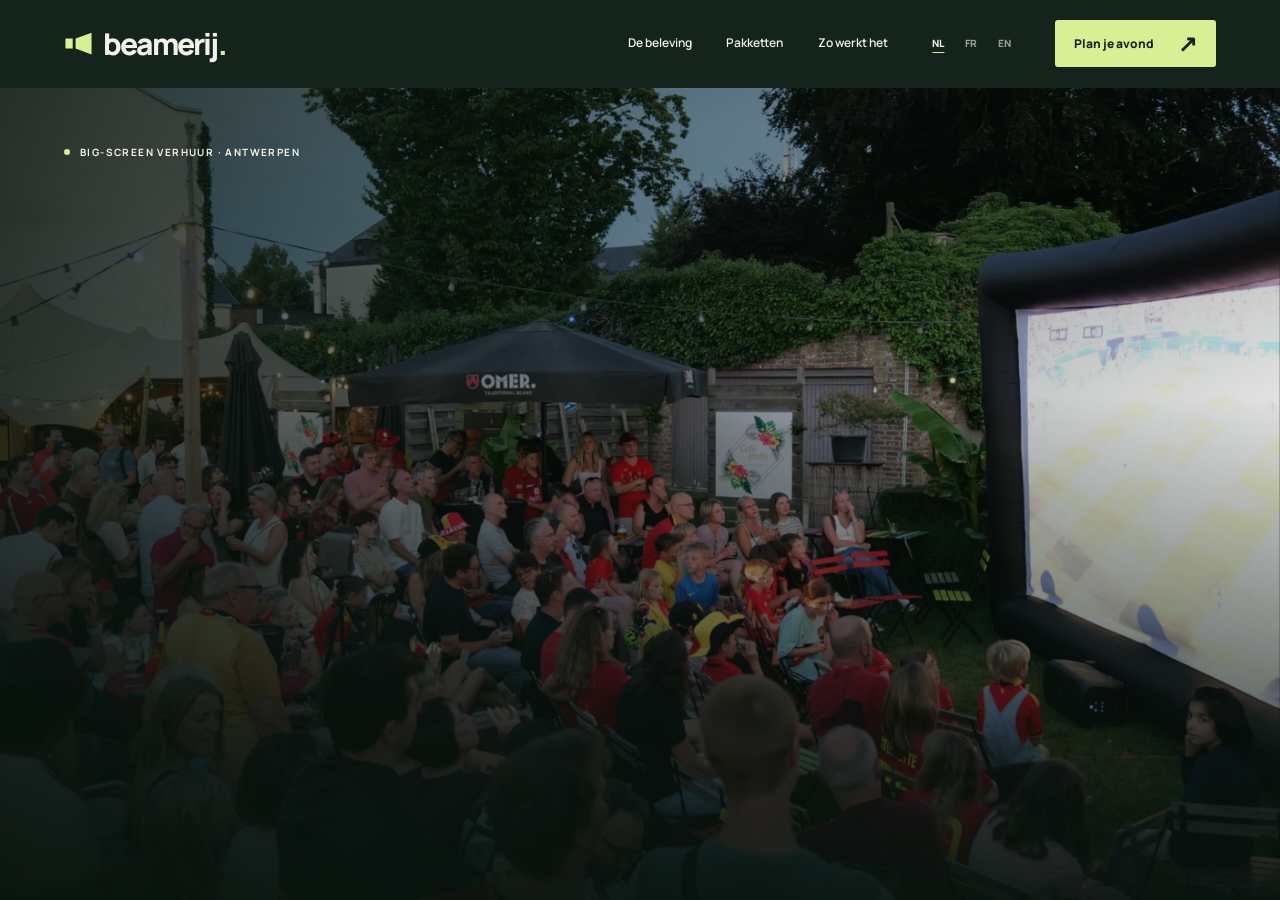
==== commit e7ff44c8: "Add Google Ads phone conversion tag" ====
--- a/index.html
+++ b/index.html
@@ -1,166 +1 @@
-<!doctype html>
-<html lang="nl-BE">
-<head>
-  <meta charset="utf-8">
-  <meta name="viewport" content="width=device-width, initial-scale=1">
-  <meta name="theme-color" content="#15231d">
-  <meta name="description" content="Maak je avond groots met Beamerij. Huur een 4K-beamer, 200+ inch scherm en geluid in Antwerpen. Complete set vanaf €175. Zelf afhalen of volledig laten opbouwen.">
-  <meta name="robots" content="index,follow">
-  <title>Beamerij — Samen. Groots. | Big-screen verhuur Antwerpen</title>
-  <link rel="canonical" href="https://beamerij.be/">
-  <link rel="icon" href="images/favicon.svg" type="image/svg+xml">
-  <link rel="icon" href="favicon.ico" sizes="32x32">
-  <link rel="apple-touch-icon" href="images/apple-touch-icon.png">
-  <link rel="manifest" href="site.webmanifest">
-  <link rel="preload" href="fonts/barlow-condensed-latin-700.woff2" as="font" type="font/woff2" crossorigin>
-  <link rel="preload" href="fonts/manrope-latin-variable.woff2" as="font" type="font/woff2" crossorigin>
-  <link rel="preload" as="image" href="images/campaign/terrace-1600.webp" imagesrcset="images/campaign/terrace-960.webp 960w, images/campaign/terrace-1600.webp 1600w, images/campaign/terrace-2400.webp 2400w" imagesizes="100vw" fetchpriority="high">
-  <meta property="og:locale" content="nl_BE">
-  <meta property="og:type" content="website">
-  <meta property="og:title" content="Beamerij — Samen. Groots.">
-  <meta property="og:description" content="Jouw mensen. Jouw plek. Groots beeld. 4K big-screen verhuur in Antwerpen, van zelf afhalen tot volledig verzorgd.">
-  <meta property="og:url" content="https://beamerij.be/">
-  <meta property="og:site_name" content="Beamerij">
-  <meta property="og:image" content="https://beamerij.be/images/campaign/social.jpg">
-  <meta property="og:image:alt" content="Samen voetbal kijken op een groot scherm, uit de Beamerij-photoshoot">
-  <meta property="og:image:width" content="1200">
-  <meta property="og:image:height" content="630">
-  <meta name="twitter:card" content="summary_large_image">
-  <meta name="twitter:title" content="Beamerij — Samen. Groots.">
-  <meta name="twitter:description" content="4K-beamer, groot scherm en geluid. Jij nodigt uit. Wij brengen het beeld.">
-  <meta name="twitter:image" content="https://beamerij.be/images/campaign/social.jpg">
-  <link rel="alternate" hreflang="nl-be" href="https://beamerij.be/">
-  <link rel="alternate" hreflang="fr-be" href="https://beamerij.be/?lang=fr">
-  <link rel="alternate" hreflang="en" href="https://beamerij.be/?lang=en">
-  <link rel="alternate" hreflang="x-default" href="https://beamerij.be/">
-  <link rel="stylesheet" href="styles.css">
-  <noscript><style>.nav-toggle,.nav-links,.lang-switch,[data-open-film],[data-toggle-motion],.quick-check{display:none!important}html{scroll-padding-top:150px}</style></noscript>
-  <script>
-    window.dataLayer = window.dataLayer || [];
-    function gtag(){dataLayer.push(arguments);}
-    gtag('consent', 'default', {ad_storage:'denied',ad_user_data:'denied',ad_personalization:'denied',analytics_storage:'denied',wait_for_update:500});
-    gtag('set', 'ads_data_redaction', true);
-    gtag('set', 'url_passthrough', true);
-  </script>
-  <script async src="https://www.googletagmanager.com/gtag/js?id=G-XQZCP49KPX"></script>
-  <script>gtag('js', new Date());gtag('config', 'G-XQZCP49KPX');</script>
-  <script type="application/ld+json">{"@context":"https://schema.org","@type":"LocalBusiness","@id":"https://beamerij.be/#business","name":"Beamerij","url":"https://beamerij.be/","image":"https://beamerij.be/images/campaign/social.jpg","description":"Beamer- en big-screenverhuur voor private en interne evenementen in Antwerpen.","priceRange":"€70–€450+","currenciesAccepted":"EUR","email":"info@beamerij.be","telephone":"+32485066991","areaServed":{"@type":"City","name":"Antwerpen"},"makesOffer":[{"@type":"Offer","name":"Alleen beamer — per avond","price":"70","priceCurrency":"EUR"},{"@type":"Offer","name":"Full big-screen set — per avond","price":"175","priceCurrency":"EUR"},{"@type":"Offer","name":"Full-service event — vanaf","price":"350","priceCurrency":"EUR"},{"@type":"Offer","name":"Business en meerdaags — vanaf","price":"450","priceCurrency":"EUR"}]}</script>
-</head>
-<body>
-  <a class="skip-link" href="#main-content" data-i18n="skip">Ga naar inhoud</a>
-  <header class="site-header" data-header>
-    <nav class="container nav" aria-label="Hoofdnavigatie" data-i18n-al="nav.aria">
-      <a class="brand" href="#top" aria-label="Beamerij">
-        <svg class="brand-symbol" viewBox="0 0 40 32" fill="none" aria-hidden="true"><path d="M2 9h10v14H2zM16 9 38 1v30l-22-8z" fill="currentColor"/></svg>
-        <span class="brand-word">beamerij<span class="brand-dot">.</span></span>
-      </a>
-      <button class="nav-toggle" type="button" aria-expanded="false" aria-controls="main-navigation"><span class="sr-only" data-i18n="nav.menu">Menu openen</span><span class="nav-toggle-line"></span><span class="nav-toggle-line"></span></button>
-      <div class="nav-links" id="main-navigation">
-        <a href="#beleving" data-i18n="nav.experience">De beleving</a>
-        <a href="#pakketten" data-i18n="nav.packages">Pakketten</a>
-        <a href="#werkwijze" data-i18n="nav.how">Zo werkt het</a>
-        <div class="lang-switch" role="group" aria-label="Taal / Langue / Language"><button type="button" data-lang="nl" aria-pressed="true">NL</button><button type="button" data-lang="fr" aria-pressed="false">FR</button><button type="button" data-lang="en" aria-pressed="false">EN</button></div>
-        <a class="button button-small" href="#contact"><span data-i18n="nav.cta">Plan je avond</span><span class="arrow" aria-hidden="true">↗</span></a>
-      </div>
-    </nav>
-  </header>
-  <noscript><nav class="no-script-nav" aria-label="Navigatie"><a href="#pakketten">Pakketten</a><a href="images/campaign/event-film.mp4?v=20260905-audio">Sfeerfilm</a><a href="#contact">Plan je avond ↗</a></nav></noscript>
-
-  <main id="main-content">
-    <section class="hero" id="top" aria-labelledby="hero-title">
-      <div class="hero-media" data-hero-media>
-        <img class="hero-poster" src="images/campaign/terrace-1600.webp" srcset="images/campaign/terrace-960.webp 960w, images/campaign/terrace-1600.webp 1600w, images/campaign/terrace-2400.webp 2400w" sizes="100vw" width="2400" height="1600" alt="" fetchpriority="high">
-        <video id="hero-film" class="hero-video" muted loop playsinline preload="none" aria-hidden="true" tabindex="-1" data-src="images/campaign/hero-loop.mp4"></video>
-      </div>
-      <div class="hero-shade" aria-hidden="true"></div>
-      <div class="container hero-content">
-        <p class="eyebrow hero-eyebrow"><span class="status-dot" aria-hidden="true"></span><span data-i18n="hero.eyebrow">Big-screen verhuur · Antwerpen</span></p>
-        <h1 id="hero-title"><span class="title-mask"><span data-i18n="hero.line1">Samen.</span></span><span class="title-mask"><span class="text-accent" data-i18n="hero.line2">Groots.</span></span></h1>
-        <div class="hero-bottom">
-          <div class="hero-intro">
-            <p class="hero-copy" data-i18n="hero.copy">Jouw mensen. Jouw plek. Een scherm dat alles verandert.</p>
-            <p class="hero-description" data-i18n="hero.description">4K-beamer, 200+ inch scherm en geluid. Zelf afhalen of volledig laten opbouwen.</p>
-            <div class="hero-actions"><a class="button" href="#contact"><span data-i18n="hero.cta">Maak je avond groots</span><span class="arrow" aria-hidden="true">↗</span></a><a class="hero-price" href="#pakketten" data-i18n="hero.price">Complete set vanaf <strong>€175</strong><span> / avond</span></a></div>
-          </div>
-          <button class="film-link" type="button" data-open-film><span class="play-circle" aria-hidden="true">▶</span><span><b data-i18n="hero.film">Voel de sfeer</b><small data-i18n="hero.filmnote">Uit onze WK-photoshoot</small></span></button>
-        </div>
-      </div>
-      <div class="hero-rail container"><span data-i18n="hero.rail">Niet gewoon kijken. Samen beleven.</span><div><span class="hero-count" aria-hidden="true">01 / BEAMERIJ</span><button class="motion-toggle" type="button" data-toggle-motion aria-pressed="false" data-i18n-al="motion.pause" aria-label="Pauzeer beweging"><span data-motion-icon aria-hidden="true">Ⅱ</span></button></div></div>
-    </section>
-
-    <section class="date-strip" aria-label="Vraag je datum aan" data-i18n-al="quick.aria">
-      <div class="container date-strip-inner"><p data-i18n="quick.title">Een goed plan begint<br>met een datum.</p><form class="quick-check" data-quick-check><div class="quick-field"><label for="hero-date" data-i18n="quick.label">Jouw eventdatum</label><input id="hero-date" type="date" required></div><button class="button button-dark" type="submit"><span data-i18n="quick.cta">Vraag beschikbaarheid</span><span class="arrow" aria-hidden="true">↗</span></button></form><noscript><a class="button button-dark" href="#contact">Vraag je datum aan ↗</a></noscript><span class="quick-note" data-i18n="quick.note">Vrijblijvend. Persoonlijk antwoord.<br>Meestal binnen 1 werkdag.</span></div>
-    </section>
-
-    <section class="section introduction" id="beleving" aria-labelledby="intro-title">
-      <div class="container intro-grid">
-        <p class="eyebrow" data-reveal><span class="section-index">01 —</span> <span data-i18n="intro.eyebrow">Meer dan een scherm</span></p>
-        <div><h2 class="display-title" id="intro-title" data-reveal data-i18n="intro.title">Je nodigt uit.<br>Wij brengen de <em>wauw.</em></h2><div class="intro-bottom" data-reveal><p data-i18n="intro.copy">Die ene goal. De eerste scène. Een zaal die even stilvalt. Sommige momenten verdienen meer dan een tv. Beamerij brengt groots beeld en goed geluid naar jouw plek. Zonder technisch gedoe.</p><a class="round-link" href="#set" data-i18n-al="intro.setaria" aria-label="Ontdek de complete set"><span aria-hidden="true">↘</span></a></div></div>
-      </div>
-      <div class="container stats-row" id="set" data-reveal-group>
-        <div class="stat" data-reveal><strong>200<span>+ inch</span></strong><p data-i18n="stat.screen">Een scherm dat indruk maakt</p></div><div class="stat" data-reveal><strong>4K<span> laser</span></strong><p data-i18n="stat.projector">5.700 lumen. Elk detail telt.</p></div><div class="stat" data-reveal><strong>100<span data-i18n="stat.completelabel">% compleet</span></strong><p data-i18n="stat.complete">Geluid, stands en alle kabels</p></div>
-      </div>
-    </section>
-
-    <section class="showcase" aria-labelledby="showcase-title">
-      <div class="showcase-image" data-reveal="image"><img src="images/campaign/night-1600.webp" srcset="images/campaign/night-960.webp 960w, images/campaign/night-1600.webp 1600w, images/campaign/night-2400.webp 2400w" sizes="100vw" width="2400" height="1600" loading="lazy" decoding="async" alt="Samen in het gras voor het grote scherm tijdens de Beamerij-photoshoot" data-i18n-alt="media.night"></div>
-      <div class="showcase-overlay"></div><div class="container showcase-content"><p class="eyebrow" data-i18n="showcase.eyebrow">Echt beeld. Echte sfeer.</p><h2 class="display-title" id="showcase-title" data-reveal data-i18n="showcase.title">Hier wil je<br>bij zijn.</h2><button class="button button-glass" type="button" data-open-film><span aria-hidden="true">▶</span><span data-i18n="showcase.play">Bekijk de sfeerfilm</span></button><p class="showcase-caption" data-i18n="showcase.caption">Een terugblik op onze WK-photoshoot.</p></div>
-    </section>
-
-    <section class="section occasions" id="gelegenheden" aria-labelledby="occasions-title">
-      <div class="container occasions-layout"><div class="occasions-intro"><p class="eyebrow" data-reveal><span class="section-index">02 —</span> <span data-i18n="occ.eyebrow">Jouw avond, jouw verhaal</span></p><h2 class="display-title" id="occasions-title" data-reveal data-i18n="occ.title">Elke reden<br>is een <em>goede.</em></h2><p data-reveal data-i18n="occ.intro">Van een film onder de sterren tot de match waar iedereen op wacht. Voor jouw privéfeest of besloten bedrijfsevent.</p><div class="occasion-photo" data-reveal="image"><img src="images/campaign/crowd-960.webp" width="960" height="640" alt="Supporters samen op het terras tijdens de photoshoot" data-i18n-alt="media.crowd" loading="lazy" decoding="async"><span class="photo-label" data-i18n="occ.photo">Gemaakt om samen te beleven.</span></div></div>
-        <div class="experience-list" data-reveal-group>
-          <a class="experience-row" href="#contact" data-occasion="Sportavond" data-reveal><span class="experience-number">01</span><div><h3 data-i18n="occ.1.t">De match.</h3><p data-i18n="occ.1.d">De spanning. Het gejuich. Je eigen tribune in de tuin, voor voetbal, koers of de finale.</p></div><span class="experience-arrow" aria-hidden="true">↗</span></a>
-          <a class="experience-row" href="#contact" data-occasion="Filmavond" data-reveal><span class="experience-number">02</span><div><h3 data-i18n="occ.2.t">De filmavond.</h3><p data-i18n="occ.2.d">Dekentjes, popcorn, je favoriete mensen. Jouw tuin of living wordt even een bioscoop.</p></div><span class="experience-arrow" aria-hidden="true">↗</span></a>
-          <a class="experience-row" href="#contact" data-occasion="Gamingavond" data-reveal><span class="experience-number">03</span><div><h3 data-i18n="occ.3.t">De game night.</h3><p data-i18n="occ.3.d">Een groter speelveld voor je rivaliteit. Race, speel en win op 200+ inch. PS5 optioneel.</p></div><span class="experience-arrow" aria-hidden="true">↗</span></a>
-          <a class="experience-row" href="#contact" data-occasion="Feest of bedrijfsevent" data-reveal><span class="experience-number">04</span><div><h3 data-i18n="occ.4.t">Jouw moment.</h3><p data-i18n="occ.4.d">Huwelijk, verjaardag, communie of intern bedrijfsevent. Geef je verhaal het beeld dat het verdient.</p></div><span class="experience-arrow" aria-hidden="true">↗</span></a>
-        </div>
-      </div>
-    </section>
-
-    <section class="section packages" id="pakketten" aria-labelledby="packages-title">
-      <div class="container"><div class="section-heading"><div><p class="eyebrow" data-reveal><span class="section-index">03 —</span> <span data-i18n="pkg.eyebrow">Groots, op jouw manier</span></p><h2 class="display-title" id="packages-title" data-reveal data-i18n="pkg.title">Jouw plan.<br>Jouw pakket.</h2></div><p data-reveal data-i18n="pkg.intro">Zelf de handen uit de mouwen of alleen je gasten ontvangen? Jij kiest. Heldere vanafprijzen, vrijgesteld van btw.</p></div>
-        <div class="package-grid" data-reveal-group>
-          <article class="package-card" data-reveal><div class="package-top"><span class="package-number">01 /</span><span class="package-label" data-i18n="pkg.1.label">De essentie</span></div><h3 data-i18n="pkg.1.t">Alleen beamer</h3><p class="package-description" data-i18n="pkg.1.d">Jij hebt de plek en een scherm of witte muur. Wij hebben het beeld.</p><p class="price"><span data-i18n="pkg.from">vanaf</span><strong>€70</strong><small data-i18n="pkg.night">/ avond</small></p><p class="price-sub" data-i18n="pkg.1.sub">€100 voor een heel weekend</p><ul><li data-i18n="pkg.1.f1">4K laserprojector</li><li data-i18n="pkg.1.f2">Kabels en afstandsbediening</li><li data-i18n="pkg.1.f3">Afhalen en terugbrengen op afspraak</li></ul><a href="#contact" class="button button-outline" data-package="Alleen beamer"><span data-i18n="pkg.select">Dit wordt mijn avond</span><span class="arrow" aria-hidden="true">↗</span></a></article>
-          <article class="package-card package-featured" data-reveal><div class="package-top"><span class="package-number">02 /</span><span class="package-label" data-i18n="pkg.2.label">De complete ervaring</span></div><h3 data-i18n="pkg.2.t">Full big-screen set</h3><p class="package-description" data-i18n="pkg.2.d">Alles voor jouw eigen cinema. Groot beeld, goed geluid, groots gevoel.</p><p class="price"><span data-i18n="pkg.from">vanaf</span><strong>€175</strong><small data-i18n="pkg.night">/ avond</small></p><p class="price-sub" data-i18n="pkg.2.sub">€250 voor een heel weekend</p><ul><li data-i18n="pkg.2.f1">200+ inch scherm met stille blower</li><li data-i18n="pkg.2.f2">4K laserprojector en geluidsset</li><li data-i18n="pkg.2.f3">Stands, kabels en duidelijke opbouwuitleg</li></ul><a href="#contact" class="button button-dark" data-package="Full big-screen set"><span data-i18n="pkg.select">Dit wordt mijn avond</span><span class="arrow" aria-hidden="true">↗</span></a></article>
-          <article class="package-card" data-reveal><div class="package-top"><span class="package-number">03 /</span><span class="package-label" data-i18n="pkg.3.label">Jij hoeft alleen te genieten</span></div><h3 data-i18n="pkg.3.t">Full-service event</h3><p class="package-description" data-i18n="pkg.3.d">Van de eerste kabel tot de laatste aftiteling. Wij regelen de techniek.</p><p class="price"><span data-i18n="pkg.from">vanaf</span><strong>€350</strong></p><p class="price-sub" data-i18n="pkg.3.sub">Antwerpen + 15 km · geen waarborg</p><ul><li data-i18n="pkg.3.f1">De volledige big-screen set</li><li data-i18n="pkg.3.f2">Levering, opbouw en ophaling</li><li data-i18n="pkg.3.f3">Bediening tijdens jouw event</li></ul><a href="#contact" class="button button-outline" data-package="Full-service event"><span data-i18n="pkg.service">Regel het voor mij</span><span class="arrow" aria-hidden="true">↗</span></a></article>
-        </div>
-        <div class="business-package" data-reveal><div><span class="eyebrow" data-i18n="pkg.4.label">Een groter plan?</span><h3 data-i18n="pkg.4.t">Business &amp; meerdaags</h3><p data-i18n="pkg.4.d">Interne bedrijfsevents of langer huren. Technische afstemming, een flexibele huurperiode en begeleiding op aanvraag.</p></div><div><p class="business-price" data-i18n="pkg.4.price">Vanaf <strong>€450</strong> · op maat</p><a class="text-link" href="#contact" data-package="Business of meerdaags"><span data-i18n="pkg.discuss">Bespreek je event</span><span aria-hidden="true">↗</span></a></div></div>
-        <details class="pricing-details"><summary><span data-i18n="pkg.details">Goed om te weten: extra’s, waarborg &amp; prijzen</span><span class="faq-icon" aria-hidden="true"></span></summary><div><p data-i18n="pkg.note1"><strong>Extra’s bij afhaalpakketten:</strong> levering, opbouw en ophaling €50–80 · operator €100–125 · extra speaker of bekabeling €15–25.</p><p data-i18n="pkg.note2"><strong>Waarborg:</strong> beamer €300–400 · full set €500–750. In overleg is een identiteitskaart met ondertekende overeenkomst mogelijk. Bij full-service is geen waarborg nodig.</p><p data-i18n="pkg.note3"><strong>Transparant voorstel:</strong> alle prijzen zijn vrijgesteld van btw. Eventuele extra’s spreken we vooraf af. Je ontvangt de totaalprijs voor je bevestigt.</p></div></details>
-        <div class="addons" data-reveal><p class="eyebrow" data-i18n="addon.title">Maak het helemaal van jou · op aanvraag</p><div class="addon-grid"><a href="#contact" data-addon="PS5 gaming-set"><span class="addon-mark" aria-hidden="true">+</span><div><h3 data-i18n="addon.1.t">PS5 gaming-set</h3><p data-i18n="addon.1.d">Console en twee draadloze controllers.</p></div><span aria-hidden="true">↗</span></a><a href="#contact" data-addon="Fotograaf en videograaf"><span class="addon-mark" aria-hidden="true">+</span><div><h3 data-i18n="addon.2.t">Leg het moment vast</h3><p data-i18n="addon.2.d">Fotograaf of videograaf voor jouw event.</p></div><span aria-hidden="true">↗</span></a><a href="#contact" data-addon="Powerstation"><span class="addon-mark" aria-hidden="true">+</span><div><h3 data-i18n="addon.3.t">Zonder stopcontact</h3><p data-i18n="addon.3.d">Een stille powerstation als stroomoptie.</p></div><span aria-hidden="true">↗</span></a></div></div>
-      </div>
-    </section>
-
-    <section class="section process" id="werkwijze" aria-labelledby="process-title"><div class="container process-layout"><div class="process-intro"><p class="eyebrow" data-reveal><span class="section-index">04 —</span> <span data-i18n="proc.eyebrow">Van idee naar onvergetelijk</span></p><h2 class="display-title" id="process-title" data-reveal data-i18n="proc.title">Grootse avond.<br><em>Kleine moeite.</em></h2><p data-reveal data-i18n="proc.intro">Geen technische handleiding voor je avond. Wel één aanspreekpunt dat met je meedenkt.</p><a class="button" href="#contact" data-reveal><span data-i18n="proc.cta">Vertel ons je plan</span><span class="arrow" aria-hidden="true">↗</span></a></div><ol class="process-list" data-reveal-group><li data-reveal><span class="step-num">01</span><div><h3 data-i18n="proc.1.t">Jij hebt een idee.</h3><p data-i18n="proc.1.d">Stuur je datum, plek en plan. Via het formulier, WhatsApp of gewoon even bellen.</p></div></li><li data-reveal><span class="step-num">02</span><div><h3 data-i18n="proc.2.t">We maken het concreet.</h3><p data-i18n="proc.2.d">Je krijgt persoonlijk advies en een helder voorstel met de totaalprijs. Pas na jouw akkoord leggen we alles vast.</p></div></li><li data-reveal><span class="step-num">03</span><div><h3 data-i18n="proc.3.t">Het scherm gaat aan.</h3><p data-i18n="proc.3.d">Zelf afhalen met uitleg of ons laten opbouwen in 30–60 minuten. Na afloop breng je terug of halen wij op, volgens je pakket.</p></div></li></ol></div></section>
-
-    <section class="section faq" id="faq" aria-labelledby="faq-title"><div class="container faq-layout"><div><p class="eyebrow" data-reveal><span class="section-index">05 —</span> <span data-i18n="faq.eyebrow">Nog even praktisch</span></p><h2 class="display-title" id="faq-title" data-reveal data-i18n="faq.title">Goed om<br>te weten.</h2><p data-reveal data-i18n="faq.intro">Twijfel je over je locatie of opstelling? We denken graag met je mee.</p><a class="text-link" href="https://wa.me/32485066991" target="_blank" rel="noopener noreferrer" data-reveal><span data-i18n="faq.link">Stel je vraag via WhatsApp</span><span aria-hidden="true">↗</span></a></div><div class="faq-list" data-reveal>
-      <details><summary><span data-i18n="faq.1.q">Waar leveren jullie?</span><span class="faq-icon" aria-hidden="true"></span></summary><p data-i18n="faq.1.a">In Antwerpen en ongeveer 15 km errond: onder meer Berchem, Deurne, Wilrijk, Mortsel, Edegem, Schoten en Brasschaat. Verder weg? Vraag gerust. Zelf afhalen kan op afspraak. Levering zit in full-service en is als extra mogelijk bij de andere pakketten.</p></details>
-      <details><summary><span data-i18n="faq.2.q">Kan het ook in mijn tuin of binnen?</span><span class="faq-icon" aria-hidden="true"></span></summary><p data-i18n="faq.2.a">Ja. Tuin, terras, living, feestzaal of kantoor: we stemmen de opstelling af op je plek. Buiten is schemering of duisternis belangrijk voor mooi beeld. Stuur ons de beschikbare ruimte en lichtomstandigheden; we adviseren je vooraf.</p></details>
-      <details><summary><span data-i18n="faq.3.q">Wat als het regent of hard waait?</span><span class="faq-icon" aria-hidden="true"></span></summary><p data-i18n="faq.3.a">Veiligheid eerst. Bij ongeschikt weer bekijken we samen vooraf een binnenalternatief, een nieuw moment of een andere passende oplossing. Een buitenopstelling is altijd weersafhankelijk.</p></details>
-      <details><summary><span data-i18n="faq.4.q">Moet ik zelf iets voorzien?</span><span class="faq-icon" aria-hidden="true"></span></summary><p data-i18n="faq.4.a">Bij de complete set krijg je scherm, projector, geluid, stands en kabels. Voorzie een veilige plek en een normaal stopcontact. Geen stroom in de buurt? Een powerstation is op aanvraag beschikbaar. Je zorgt zelf voor je film, game of uitzending en de benodigde accounts en gebruiksrechten.</p></details>
-      <details><summary><span data-i18n="faq.5.q">Hoe zit het met de waarborg?</span><span class="faq-icon" aria-hidden="true"></span></summary><p data-i18n="faq.5.a">Voor alleen de beamer is de waarborg €300–400; voor de full set €500–750. In overleg is een identiteitskaart met ondertekende overeenkomst mogelijk. Bij full-service met bediening ter plaatse betaal je geen waarborg. De huurder is verantwoordelijk voor schade, verlies of diefstal volgens de huurvoorwaarden.</p></details>
-      <details><summary><span data-i18n="faq.6.q">Is mijn aanvraag meteen een boeking?</span><span class="faq-icon" aria-hidden="true"></span></summary><p data-i18n="faq.6.a">Nee. Je aanvraag is gratis en vrijblijvend. We controleren je datum en sturen een voorstel. Een boeking volgt pas na bevestiging. Annuleren kan volgens de afspraken in de algemene voorwaarden; afhankelijk van het moment kunnen kosten gelden.</p></details>
-    </div></div></section>
-
-    <section class="section contact" id="contact" aria-labelledby="contact-title"><div class="container contact-layout"><div class="contact-intro"><p class="eyebrow" data-reveal><span class="status-dot" aria-hidden="true"></span> <span data-i18n="contact.eyebrow">Het begint met jouw idee</span></p><h2 class="display-title" id="contact-title" data-reveal data-i18n="contact.title">En nu:<br><em>jouw avond.</em></h2><p data-reveal data-i18n="contact.copy">Een datum, een plek, een idee. Meer hebben we niet nodig om samen iets groots te plannen.</p><div class="contact-channels" data-reveal><a class="contact-phone" href="tel:+32485066991">0485 06 69 91 <span aria-hidden="true">↗</span></a><a href="mailto:info@beamerij.be">info@beamerij.be <span aria-hidden="true">↗</span></a><a href="https://wa.me/32485066991" target="_blank" rel="noopener noreferrer">WhatsApp <span aria-hidden="true">↗</span></a></div><p class="contact-note" data-reveal data-i18n="contact.response">Vanuit Antwerpen, voor jouw moment.<br>Meestal persoonlijk antwoord binnen 1 werkdag.</p></div>
-      <form class="quote-form" id="quote-form" action="https://formspree.io/f/xvzjogpb" method="POST" data-formspree-endpoint="https://formspree.io/f/xvzjogpb" data-reveal>
-        <div class="form-heading"><span class="eyebrow" data-i18n="form.eyebrow">Jouw plan, vrijblijvend</span><span class="form-required" data-i18n="form.required">* verplicht</span></div>
-        <input type="hidden" id="occasion" name="gelegenheid"><input type="hidden" id="addons" name="opties">
-        <p class="selection-note" id="selection-note" hidden aria-live="polite"></p>
-        <div class="form-row"><div class="field"><label for="name"><span data-i18n="form.name">Jouw naam</span> *</label><input id="name" name="naam" autocomplete="name" required></div><div class="field"><label for="email"><span data-i18n="form.email">E-mailadres</span> *</label><input id="email" name="email" type="email" autocomplete="email" required></div></div>
-        <div class="form-row"><div class="field"><label for="date"><span data-i18n="form.date">Eventdatum</span> *</label><input id="date" name="datum" type="date" required aria-describedby="date-hint"><span class="field-hint" id="date-hint" data-i18n="form.datehint">Nog niet zeker? Een richtdatum mag ook.</span></div><div class="field"><label for="location" data-i18n="form.location">Locatie / postcode</label><input id="location" name="locatie" autocomplete="postal-code"></div></div>
-        <div class="form-row"><div class="field"><label for="package"><span data-i18n="form.package">Jouw pakket</span> *</label><select id="package" name="pakket" required><option value="" selected disabled data-i18n="form.choose">Maak je keuze</option><option value="Alleen beamer" data-i18n="pkg.1.t">Alleen beamer</option><option value="Full big-screen set" data-i18n="pkg.2.t">Full big-screen set</option><option value="Full-service event" data-i18n="pkg.3.t">Full-service event</option><option value="Business of meerdaags" data-i18n="pkg.4.t">Business &amp; meerdaags</option><option value="Ik weet het nog niet" data-i18n="form.unsure">Ik wil graag advies</option></select></div><div class="field"><label for="phone" data-i18n="form.phone">Telefoon (optioneel)</label><input id="phone" name="telefoon" type="tel" autocomplete="tel"></div></div>
-        <div class="field"><label for="message" data-i18n="form.message">Wat ben je van plan?</label><textarea id="message" name="bericht" rows="3" placeholder="Een filmavond met 25 vrienden in de tuin…" data-i18n-ph="form.placeholder"></textarea></div>
-        <div class="form-footer"><button class="button button-dark" type="submit"><span data-i18n="form.submit">Verstuur mijn plan</span><span class="arrow" aria-hidden="true">↗</span></button><p data-i18n="form.consent">Geen betaling. Geen verplichting. We gebruiken je gegevens om je aanvraag te beantwoorden. Lees ons <a href="privacybeleid.html">privacybeleid</a>.</p></div>
-        <p class="form-status" id="form-status" role="status" aria-live="polite"></p>
-        <div class="form-success" id="form-success" tabindex="-1" hidden><span class="success-mark" aria-hidden="true">↗</span><h3 data-i18n="form.successtitle">Jouw plan is onderweg.</h3><p data-i18n="form.successbody">Bedankt! Je hoort meestal binnen 1 werkdag van ons met een persoonlijk voorstel. Je aanvraag is nog geen bevestigde boeking.</p><a class="text-link" href="https://wa.me/32485066991" target="_blank" rel="noopener noreferrer" data-i18n="form.urgent">Toch nog iets toevoegen? Stuur een WhatsApp.</a></div>
-      </form></div></section>
-  </main>
-
-  <footer class="site-footer"><div class="container"><div class="footer-top"><a class="brand" href="#top" aria-label="Beamerij"><svg class="brand-symbol" viewBox="0 0 40 32" fill="none" aria-hidden="true"><path d="M2 9h10v14H2zM16 9 38 1v30l-22-8z" fill="currentColor"/></svg><span class="brand-word">beamerij<span class="brand-dot">.</span></span></a><p data-i18n="footer.tagline">Groot beeld. Goed gezelschap.<br>Beamer- en big-screenverhuur vanuit Antwerpen.</p><a class="footer-top-link" href="#top"><span data-i18n="footer.top">Terug naar boven</span><span aria-hidden="true">↑</span></a></div><div class="footer-wordmark" aria-hidden="true">beamerij<span>.</span></div><div class="footer-bottom"><p>© <span id="year">2026</span> Beamerij</p><span data-i18n="footer.region">Antwerpen + 15 km · verder op aanvraag</span><div><a href="privacybeleid.html" data-i18n="footer.privacy">Privacy</a><a href="cookiebeleid.html" data-i18n="footer.cookies">Cookies</a><a href="algemene-voorwaarden.html" data-i18n="footer.terms">Voorwaarden</a><button type="button" data-cookie-settings data-i18n="footer.cookieprefs">Cookievoorkeuren</button></div></div><p class="footer-vat" data-i18n="footer.vat">Privégebruik en besloten bedrijfsevents. Kleine onderneming onder de btw-vrijstellingsregeling; btw niet van toepassing.</p></div></footer>
-  <dialog class="film-dialog" id="film-dialog" aria-labelledby="film-title"><div class="film-dialog-top"><h2 id="film-title" data-i18n="film.title">Samen beleefd.</h2><button class="film-close" type="button" data-close-film data-i18n-al="film.close" aria-label="Sluit de sfeerfilm">×</button></div><video id="event-film" controls playsinline preload="none" poster="images/campaign/night-1600.webp" data-src="images/campaign/event-film.mp4?v=20260905-audio" aria-describedby="film-description"></video><p id="film-description" data-i18n="film.description">Sfeerbeelden uit onze WK-photoshoot. Samen supporteren, op groot scherm.</p></dialog>
-  <script src="lang.js?v=20260905-audio" defer></script>
-  <script src="script.js?v=20260905-audio" defer></script>
-  <script src="consent.js" defer></script>
-</body>
-</html>
+<!doctype html><html lang="nl-BE"><head>  <meta charset="utf-8">  <meta name="viewport" content="width=device-width, initial-scale=1">  <meta name="theme-color" content="#15231d">  <meta name="description" content="Maak je avond groots met Beamerij. Huur een 4K-beamer, 200+ inch scherm en geluid in Antwerpen. Complete set vanaf €175. Zelf afhalen of volledig laten opbouwen.">  <meta name="robots" content="index,follow">  <title>Beamerij — Samen. Groots. | Big-screen verhuur Antwerpen</title>  <link rel="canonical" href="https://beamerij.be/">  <link rel="icon" href="/favicon.ico?v=20260906-samen-groots" sizes="16x16 32x32 48x48">  <link rel="icon" href="/images/favicon.svg?v=20260906-samen-groots" type="image/svg+xml" sizes="any">  <link rel="apple-touch-icon" href="images/apple-touch-icon.png">  <link rel="manifest" href="site.webmanifest">  <link rel="preload" href="fonts/barlow-condensed-latin-700.woff2" as="font" type="font/woff2" crossorigin>  <link rel="preload" href="fonts/manrope-latin-variable.woff2" as="font" type="font/woff2" crossorigin>  <link rel="preload" as="image" href="images/campaign/terrace-1600.webp" imagesrcset="images/campaign/terrace-960.webp 960w, images/campaign/terrace-1600.webp 1600w, images/campaign/terrace-2400.webp 2400w" imagesizes="100vw" fetchpriority="high">  <meta property="og:locale" content="nl_BE">  <meta property="og:type" content="website">  <meta property="og:title" content="Beamerij — Samen. Groots.">  <meta property="og:description" content="Jouw mensen. Jouw plek. Groots beeld. 4K big-screen verhuur in Antwerpen, van zelf afhalen tot volledig verzorgd.">  <meta property="og:url" content="https://beamerij.be/">  <meta property="og:site_name" content="Beamerij">  <meta property="og:image" content="https://beamerij.be/images/campaign/social.jpg">  <meta property="og:image:alt" content="Samen voetbal kijken op een groot scherm, uit de Beamerij-photoshoot">  <meta property="og:image:width" content="1200">  <meta property="og:image:height" content="630">  <meta name="twitter:card" content="summary_large_image">  <meta name="twitter:title" content="Beamerij — Samen. Groots.">  <meta name="twitter:description" content="4K-beamer, groot scherm en geluid. Jij nodigt uit. Wij brengen het beeld.">  <meta name="twitter:image" content="https://beamerij.be/images/campaign/social.jpg">  <link rel="alternate" hreflang="nl-be" href="https://beamerij.be/">  <link rel="alternate" hreflang="fr-be" href="https://beamerij.be/?lang=fr">  <link rel="alternate" hreflang="en" href="https://beamerij.be/?lang=en">  <link rel="alternate" hreflang="x-default" href="https://beamerij.be/">  <link rel="stylesheet" href="styles.css">  <noscript><style>.nav-toggle,.nav-links,.lang-switch,[data-open-film],[data-toggle-motion],.quick-check{display:none!important}html{scroll-padding-top:150px}</style></noscript>  <script>    window.dataLayer = window.dataLayer || [];    function gtag(){dataLayer.push(arguments);}    gtag('consent', 'default', {ad_storage:'denied',ad_user_data:'denied',ad_personalization:'denied',analytics_storage:'denied',wait_for_update:500});    gtag('set', 'ads_data_redaction', true);    gtag('set', 'url_passthrough', true);  </script>  <script async src="https://www.googletagmanager.com/gtag/js?id=G-XQZCP49KPX"></script>  <script>gtag('js', new Date());gtag('config', 'G-XQZCP49KPX');</script><script>gtag('config', 'AW-18262074604/eXWjCJSWiPAcEOzJhIRE', {'phone_conversion_number': '0485 06 69 91'});</script>  <script type="application/ld+json">{"@context":"https://schema.org","@type":"LocalBusiness","@id":"https://beamerij.be/#business","name":"Beamerij","url":"https://beamerij.be/","image":"https://beamerij.be/images/campaign/social.jpg","description":"Beamer- en big-screenverhuur voor private en interne evenementen in Antwerpen.","priceRange":"€70–€450+","currenciesAccepted":"EUR","email":"info@beamerij.be","telephone":"+32485066991","areaServed":{"@type":"City","name":"Antwerpen"},"makesOffer":[{"@type":"Offer","name":"Alleen beamer — per avond","price":"70","priceCurrency":"EUR"},{"@type":"Offer","name":"Full big-screen set — per avond","price":"175","priceCurrency":"EUR"},{"@type":"Offer","name":"Full-service event — vanaf","price":"350","priceCurrency":"EUR"},{"@type":"Offer","name":"Business en meerdaags — vanaf","price":"450","priceCurrency":"EUR"}]}</script></head><body>  <a class="skip-link" href="#main-content" data-i18n="skip">Ga naar inhoud</a>  <header class="site-header" data-header>    <nav class="container nav" aria-label="Hoofdnavigatie" data-i18n-al="nav.aria">      <a class="brand" href="#top" aria-label="Beamerij">        <svg class="brand-symbol" viewBox="0 0 40 32" fill="none" aria-hidden="true"><path d="M2 9h10v14H2zM16 9 38 1v30l-22-8z" fill="currentColor"/></svg>        <span class="brand-word">beamerij<span class="brand-dot">.</span></span>      </a>      <button class="nav-toggle" type="button" aria-expanded="false" aria-controls="main-navigation"><span class="sr-only" data-i18n="nav.menu">Menu openen</span><span class="nav-toggle-line"></span><span class="nav-toggle-line"></span></button>      <div class="nav-links" id="main-navigation">        <a href="#beleving" data-i18n="nav.experience">De beleving</a>        <a href="#pakketten" data-i18n="nav.packages">Pakketten</a>        <a href="#werkwijze" data-i18n="nav.how">Zo werkt het</a>        <div class="lang-switch" role="group" aria-label="Taal / Langue / Language"><button type="button" data-lang="nl" aria-pressed="true">NL</button><button type="button" data-lang="fr" aria-pressed="false">FR</button><button type="button" data-lang="en" aria-pressed="false">EN</button></div>        <a class="button button-small" href="#contact"><span data-i18n="nav.cta">Plan je avond</span><span class="arrow" aria-hidden="true">↗</span></a>      </div>    </nav>  </header>  <noscript><nav class="no-script-nav" aria-label="Navigatie"><a href="#pakketten">Pakketten</a><a href="images/campaign/event-film.mp4?v=20260905-audio">Sfeerfilm</a><a href="#contact">Plan je avond ↗</a></nav></noscript>  <main id="main-content">    <section class="hero" id="top" aria-labelledby="hero-title">      <div class="hero-media" data-hero-media>        <img class="hero-poster" src="images/campaign/terrace-1600.webp" srcset="images/campaign/terrace-960.webp 960w, images/campaign/terrace-1600.webp 1600w, images/campaign/terrace-2400.webp 2400w" sizes="100vw" width="2400" height="1600" alt="" fetchpriority="high">        <video id="hero-film" class="hero-video" muted loop playsinline preload="none" aria-hidden="true" tabindex="-1" data-src="images/campaign/hero-loop.mp4"></video>      </div>      <div class="hero-shade" aria-hidden="true"></div>      <div class="container hero-content">        <p class="eyebrow hero-eyebrow"><span class="status-dot" aria-hidden="true"></span><span data-i18n="hero.eyebrow">Big-screen verhuur · Antwerpen</span></p>
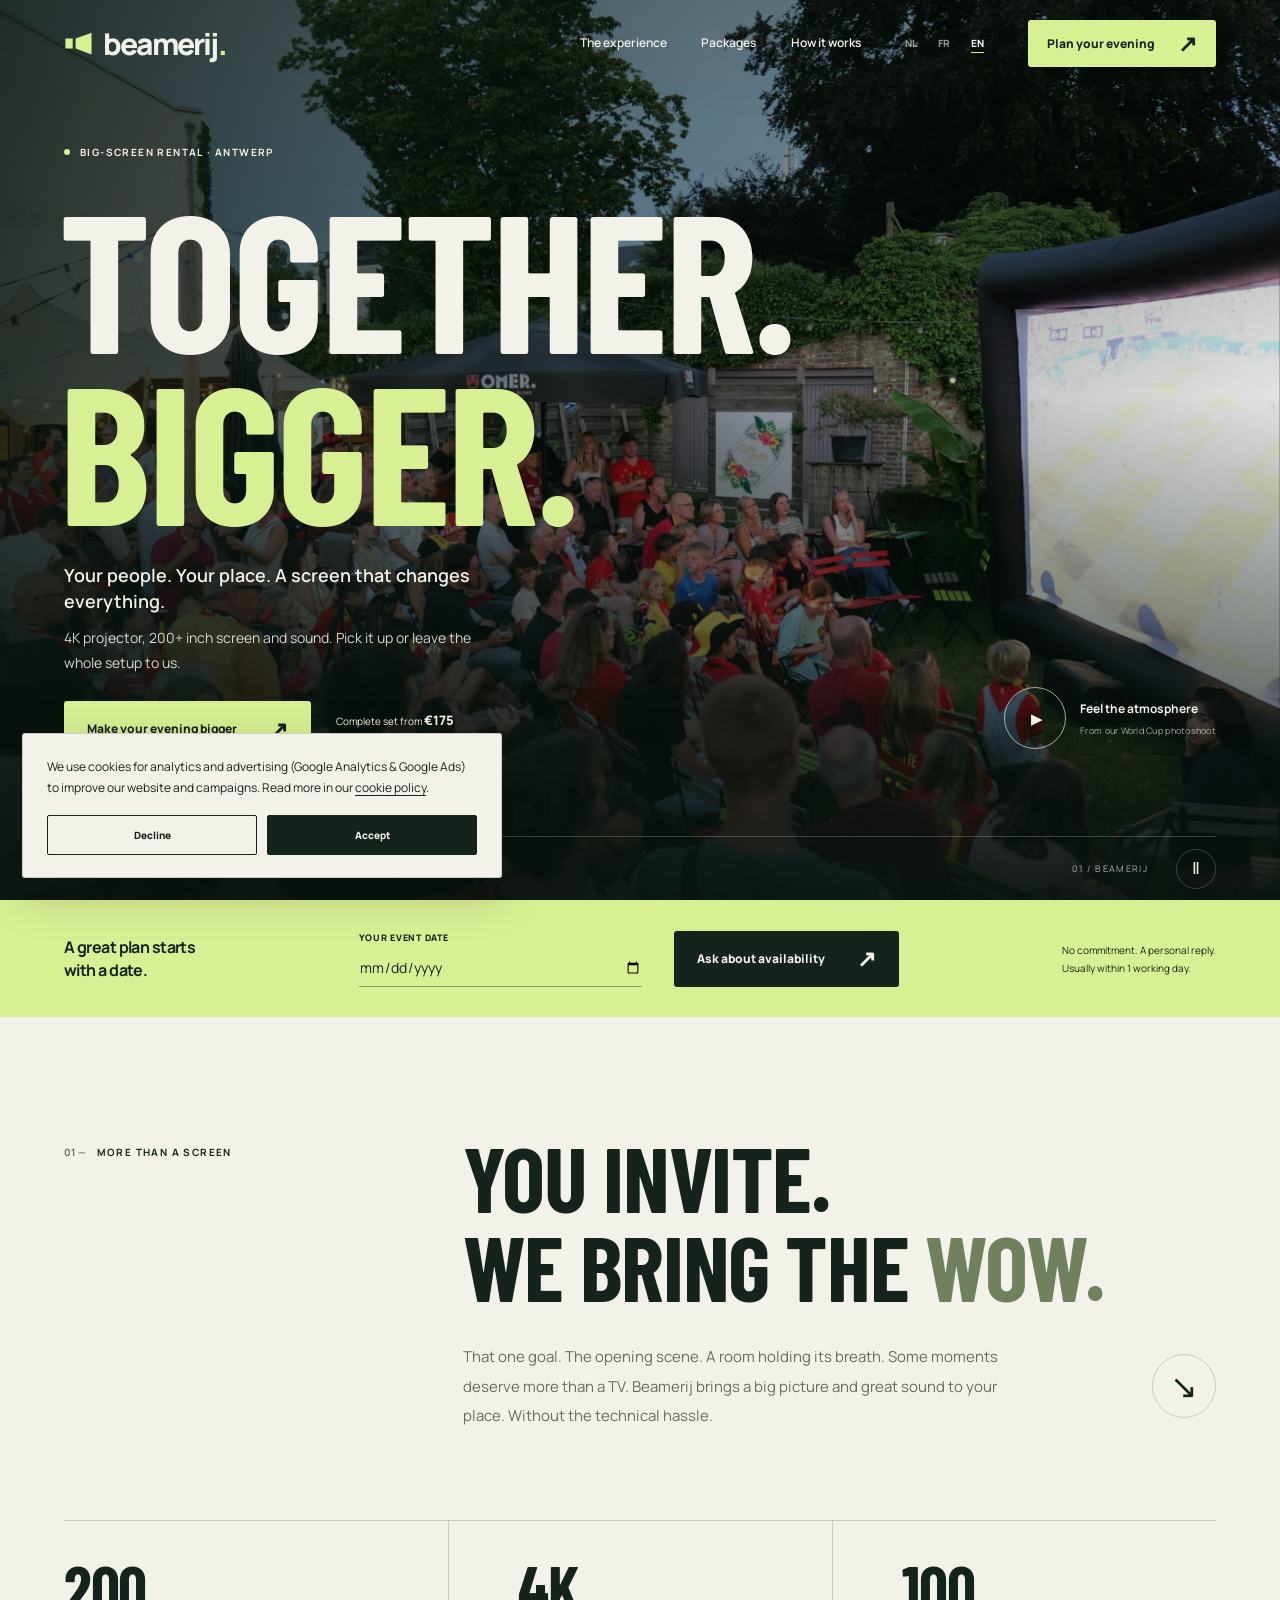
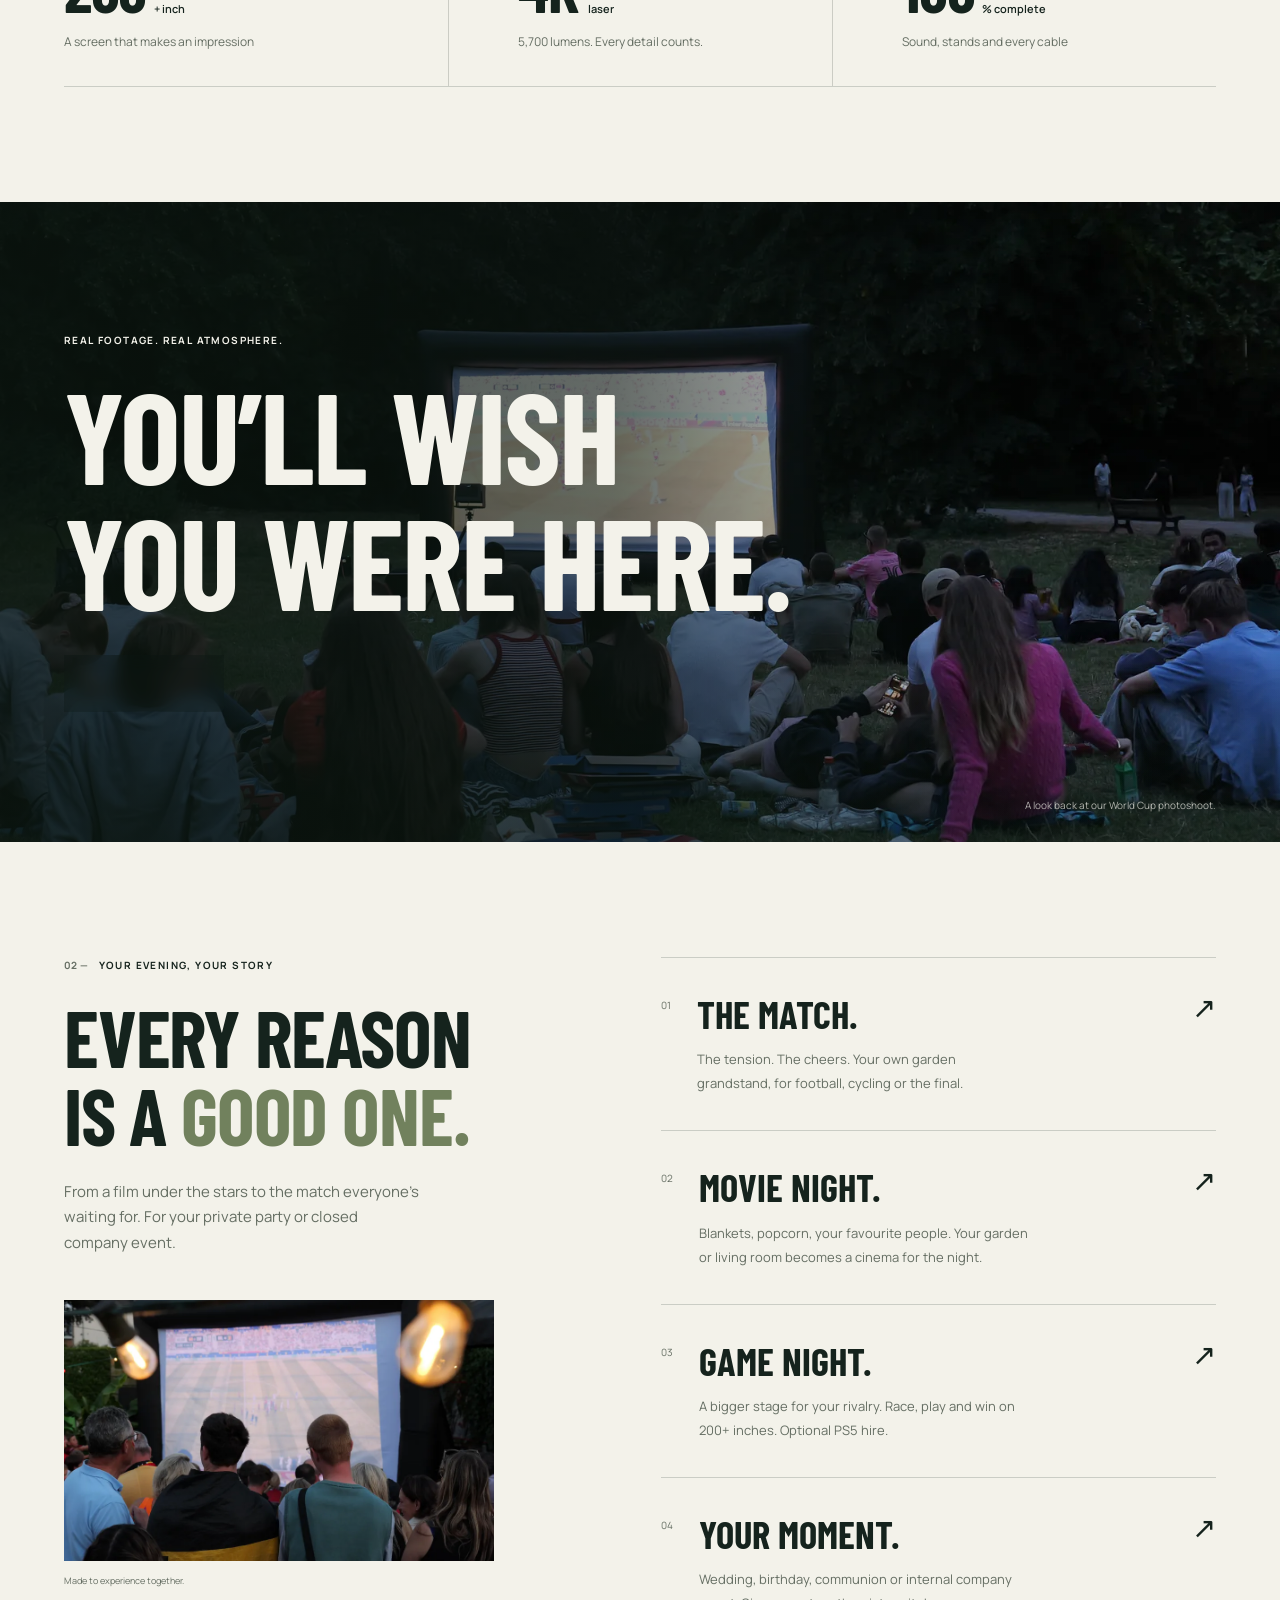
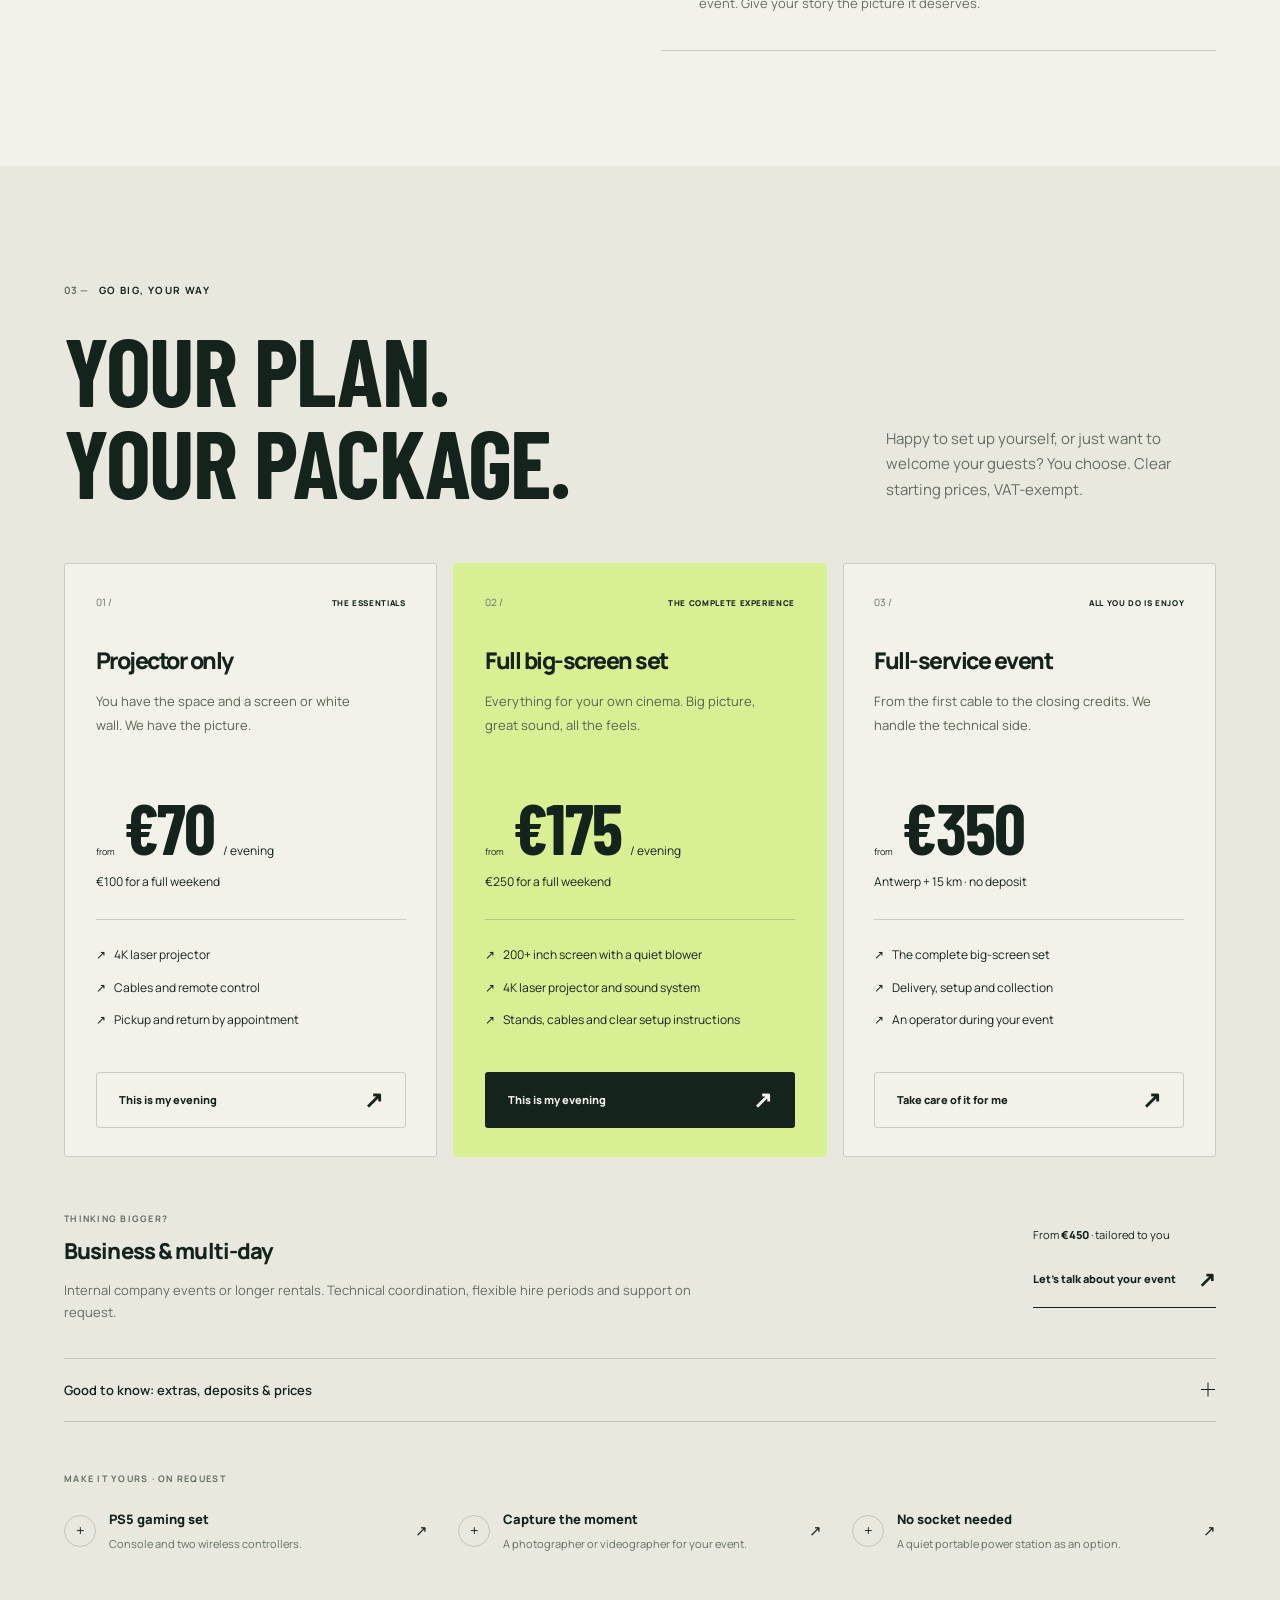
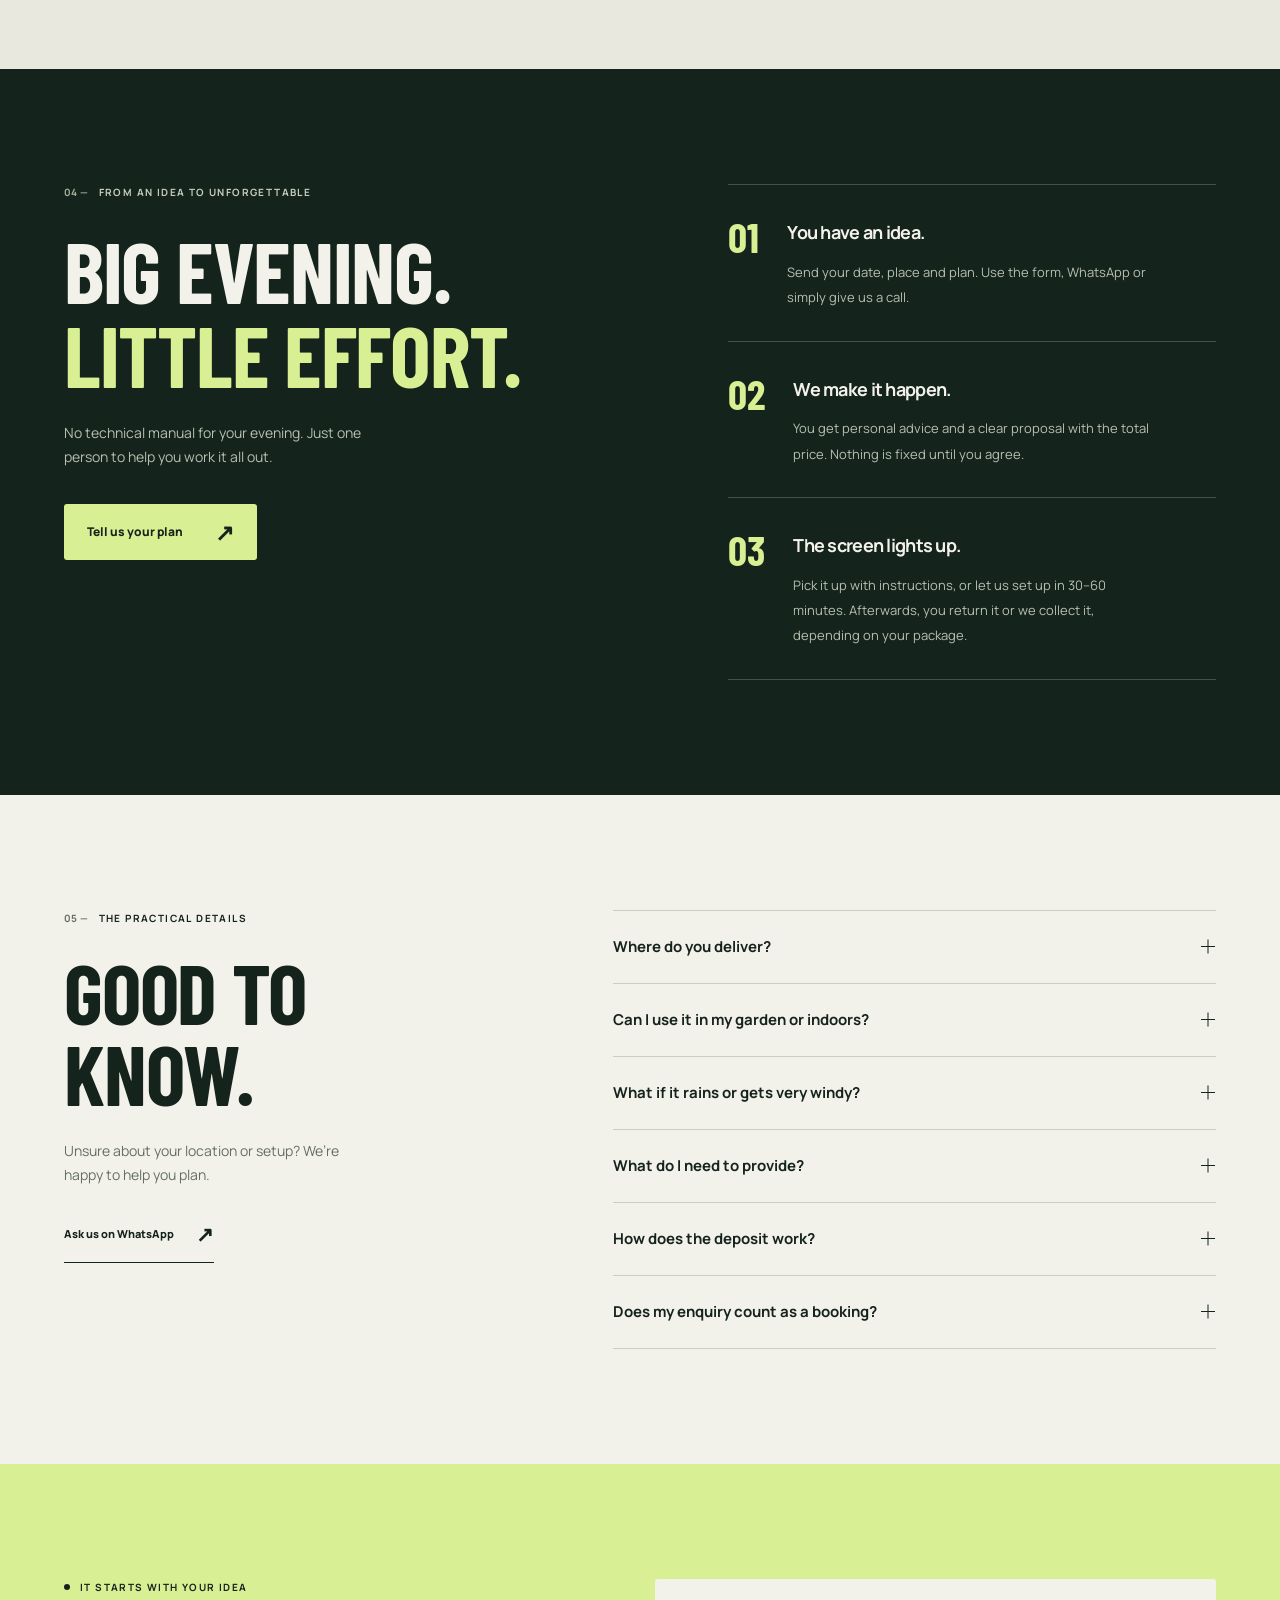
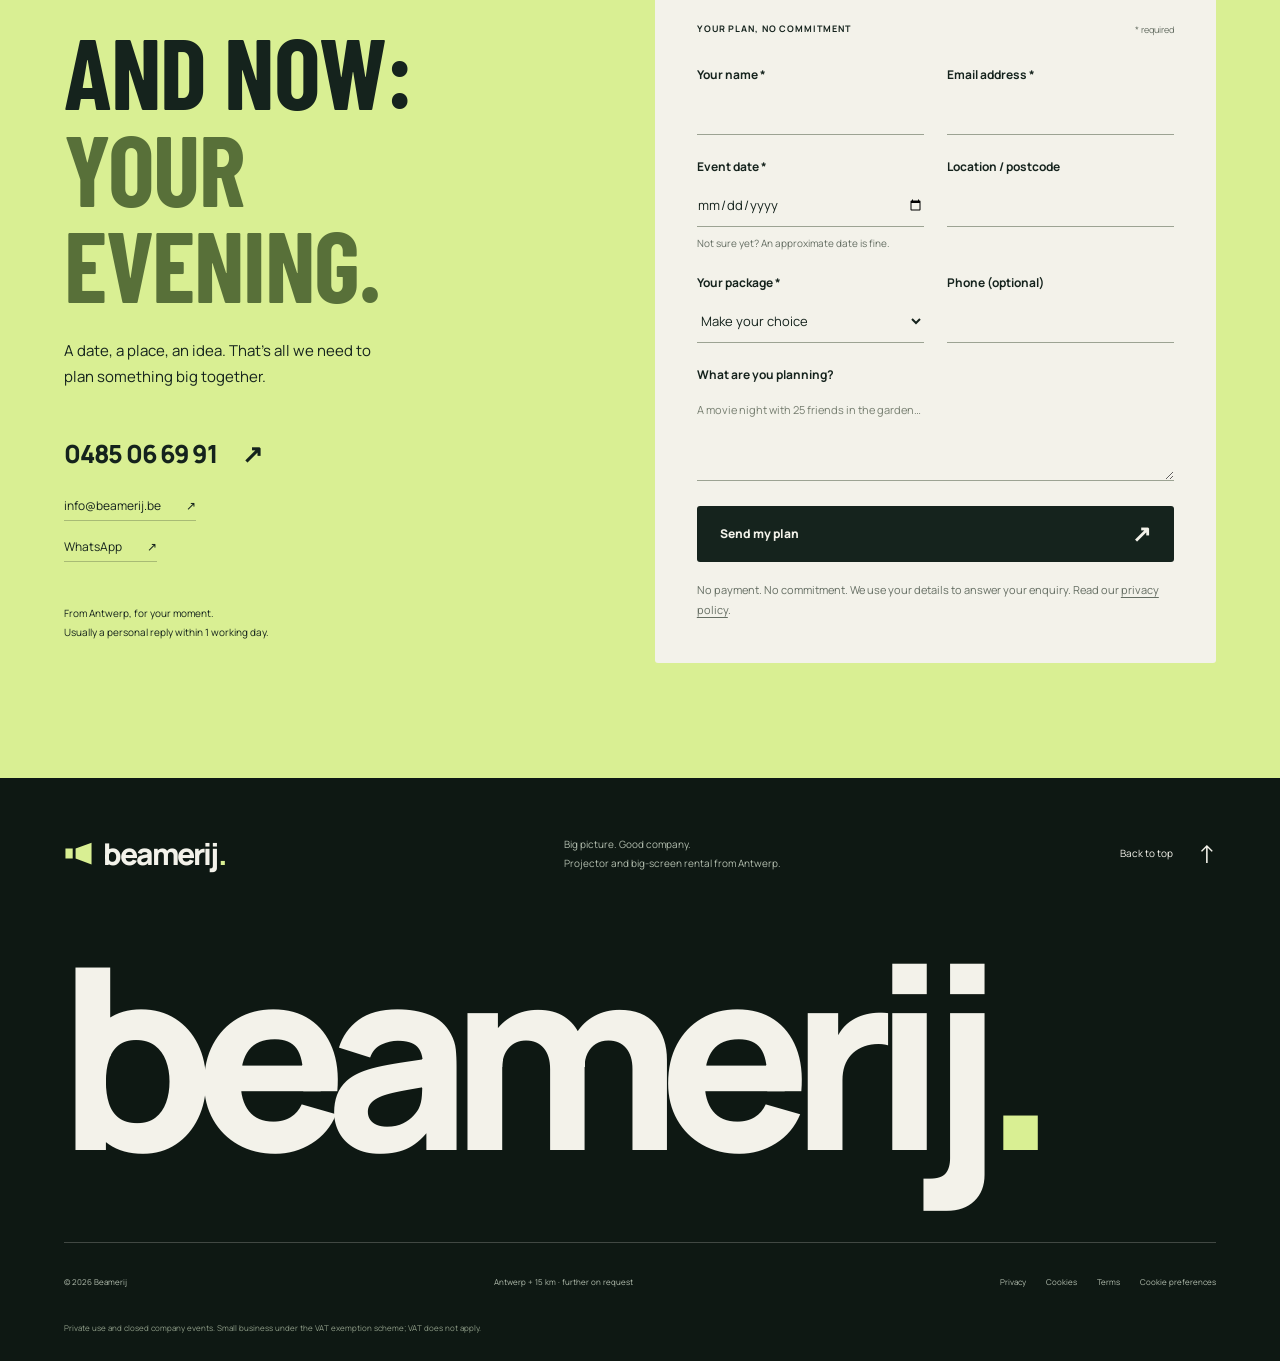
==== commit 5bf7d32c: "Add Google Ads phone conversion tag" ====
--- a/index.html
+++ b/index.html
@@ -1 +1,171 @@
-<!doctype html><html lang="nl-BE"><head>  <meta charset="utf-8">  <meta name="viewport" content="width=device-width, initial-scale=1">  <meta name="theme-color" content="#15231d">  <meta name="description" content="Maak je avond groots met Beamerij. Huur een 4K-beamer, 200+ inch scherm en geluid in Antwerpen. Complete set vanaf €175. Zelf afhalen of volledig laten opbouwen.">  <meta name="robots" content="index,follow">  <title>Beamerij — Samen. Groots. | Big-screen verhuur Antwerpen</title>  <link rel="canonical" href="https://beamerij.be/">  <link rel="icon" href="/favicon.ico?v=20260906-samen-groots" sizes="16x16 32x32 48x48">  <link rel="icon" href="/images/favicon.svg?v=20260906-samen-groots" type="image/svg+xml" sizes="any">  <link rel="apple-touch-icon" href="images/apple-touch-icon.png">  <link rel="manifest" href="site.webmanifest">  <link rel="preload" href="fonts/barlow-condensed-latin-700.woff2" as="font" type="font/woff2" crossorigin>  <link rel="preload" href="fonts/manrope-latin-variable.woff2" as="font" type="font/woff2" crossorigin>  <link rel="preload" as="image" href="images/campaign/terrace-1600.webp" imagesrcset="images/campaign/terrace-960.webp 960w, images/campaign/terrace-1600.webp 1600w, images/campaign/terrace-2400.webp 2400w" imagesizes="100vw" fetchpriority="high">  <meta property="og:locale" content="nl_BE">  <meta property="og:type" content="website">  <meta property="og:title" content="Beamerij — Samen. Groots.">  <meta property="og:description" content="Jouw mensen. Jouw plek. Groots beeld. 4K big-screen verhuur in Antwerpen, van zelf afhalen tot volledig verzorgd.">  <meta property="og:url" content="https://beamerij.be/">  <meta property="og:site_name" content="Beamerij">  <meta property="og:image" content="https://beamerij.be/images/campaign/social.jpg">  <meta property="og:image:alt" content="Samen voetbal kijken op een groot scherm, uit de Beamerij-photoshoot">  <meta property="og:image:width" content="1200">  <meta property="og:image:height" content="630">  <meta name="twitter:card" content="summary_large_image">  <meta name="twitter:title" content="Beamerij — Samen. Groots.">  <meta name="twitter:description" content="4K-beamer, groot scherm en geluid. Jij nodigt uit. Wij brengen het beeld.">  <meta name="twitter:image" content="https://beamerij.be/images/campaign/social.jpg">  <link rel="alternate" hreflang="nl-be" href="https://beamerij.be/">  <link rel="alternate" hreflang="fr-be" href="https://beamerij.be/?lang=fr">  <link rel="alternate" hreflang="en" href="https://beamerij.be/?lang=en">  <link rel="alternate" hreflang="x-default" href="https://beamerij.be/">  <link rel="stylesheet" href="styles.css">  <noscript><style>.nav-toggle,.nav-links,.lang-switch,[data-open-film],[data-toggle-motion],.quick-check{display:none!important}html{scroll-padding-top:150px}</style></noscript>  <script>    window.dataLayer = window.dataLayer || [];    function gtag(){dataLayer.push(arguments);}    gtag('consent', 'default', {ad_storage:'denied',ad_user_data:'denied',ad_personalization:'denied',analytics_storage:'denied',wait_for_update:500});    gtag('set', 'ads_data_redaction', true);    gtag('set', 'url_passthrough', true);  </script>  <script async src="https://www.googletagmanager.com/gtag/js?id=G-XQZCP49KPX"></script>  <script>gtag('js', new Date());gtag('config', 'G-XQZCP49KPX');</script><script>gtag('config', 'AW-18262074604/eXWjCJSWiPAcEOzJhIRE', {'phone_conversion_number': '0485 06 69 91'});</script>  <script type="application/ld+json">{"@context":"https://schema.org","@type":"LocalBusiness","@id":"https://beamerij.be/#business","name":"Beamerij","url":"https://beamerij.be/","image":"https://beamerij.be/images/campaign/social.jpg","description":"Beamer- en big-screenverhuur voor private en interne evenementen in Antwerpen.","priceRange":"€70–€450+","currenciesAccepted":"EUR","email":"info@beamerij.be","telephone":"+32485066991","areaServed":{"@type":"City","name":"Antwerpen"},"makesOffer":[{"@type":"Offer","name":"Alleen beamer — per avond","price":"70","priceCurrency":"EUR"},{"@type":"Offer","name":"Full big-screen set — per avond","price":"175","priceCurrency":"EUR"},{"@type":"Offer","name":"Full-service event — vanaf","price":"350","priceCurrency":"EUR"},{"@type":"Offer","name":"Business en meerdaags — vanaf","price":"450","priceCurrency":"EUR"}]}</script></head><body>  <a class="skip-link" href="#main-content" data-i18n="skip">Ga naar inhoud</a>  <header class="site-header" data-header>    <nav class="container nav" aria-label="Hoofdnavigatie" data-i18n-al="nav.aria">      <a class="brand" href="#top" aria-label="Beamerij">        <svg class="brand-symbol" viewBox="0 0 40 32" fill="none" aria-hidden="true"><path d="M2 9h10v14H2zM16 9 38 1v30l-22-8z" fill="currentColor"/></svg>        <span class="brand-word">beamerij<span class="brand-dot">.</span></span>      </a>      <button class="nav-toggle" type="button" aria-expanded="false" aria-controls="main-navigation"><span class="sr-only" data-i18n="nav.menu">Menu openen</span><span class="nav-toggle-line"></span><span class="nav-toggle-line"></span></button>      <div class="nav-links" id="main-navigation">        <a href="#beleving" data-i18n="nav.experience">De beleving</a>        <a href="#pakketten" data-i18n="nav.packages">Pakketten</a>        <a href="#werkwijze" data-i18n="nav.how">Zo werkt het</a>        <div class="lang-switch" role="group" aria-label="Taal / Langue / Language"><button type="button" data-lang="nl" aria-pressed="true">NL</button><button type="button" data-lang="fr" aria-pressed="false">FR</button><button type="button" data-lang="en" aria-pressed="false">EN</button></div>        <a class="button button-small" href="#contact"><span data-i18n="nav.cta">Plan je avond</span><span class="arrow" aria-hidden="true">↗</span></a>      </div>    </nav>  </header>  <noscript><nav class="no-script-nav" aria-label="Navigatie"><a href="#pakketten">Pakketten</a><a href="images/campaign/event-film.mp4?v=20260905-audio">Sfeerfilm</a><a href="#contact">Plan je avond ↗</a></nav></noscript>  <main id="main-content">    <section class="hero" id="top" aria-labelledby="hero-title">      <div class="hero-media" data-hero-media>        <img class="hero-poster" src="images/campaign/terrace-1600.webp" srcset="images/campaign/terrace-960.webp 960w, images/campaign/terrace-1600.webp 1600w, images/campaign/terrace-2400.webp 2400w" sizes="100vw" width="2400" height="1600" alt="" fetchpriority="high">        <video id="hero-film" class="hero-video" muted loop playsinline preload="none" aria-hidden="true" tabindex="-1" data-src="images/campaign/hero-loop.mp4"></video>      </div>      <div class="hero-shade" aria-hidden="true"></div>      <div class="container hero-content">        <p class="eyebrow hero-eyebrow"><span class="status-dot" aria-hidden="true"></span><span data-i18n="hero.eyebrow">Big-screen verhuur · Antwerpen</span></p>
+<!doctype html>
+<html lang="nl-BE">
+<head>
+  <meta charset="utf-8">
+  <meta name="viewport" content="width=device-width, initial-scale=1">
+  <meta name="theme-color" content="#15231d">
+  <meta name="description" content="Maak je avond groots met Beamerij. Huur een 4K-beamer, 200+ inch scherm en geluid in Antwerpen. Complete set vanaf €175. Zelf afhalen of volledig laten opbouwen.">
+  <meta name="robots" content="index,follow">
+  <title>Beamerij — Samen. Groots. | Big-screen verhuur Antwerpen</title>
+  <link rel="canonical" href="https://beamerij.be/">
+  <link rel="icon" href="/favicon.ico?v=20260906-samen-groots" sizes="16x16 32x32 48x48">
+  <link rel="icon" href="/images/favicon.svg?v=20260906-samen-groots" type="image/svg+xml" sizes="any">
+  <link rel="apple-touch-icon" href="images/apple-touch-icon.png">
+  <link rel="manifest" href="site.webmanifest">
+  <link rel="preload" href="fonts/barlow-condensed-latin-700.woff2" as="font" type="font/woff2" crossorigin>
+  <link rel="preload" href="fonts/manrope-latin-variable.woff2" as="font" type="font/woff2" crossorigin>
+  <link rel="preload" as="image" href="images/campaign/terrace-1600.webp" imagesrcset="images/campaign/terrace-960.webp 960w, images/campaign/terrace-1600.webp 1600w, images/campaign/terrace-2400.webp 2400w" imagesizes="100vw" fetchpriority="high">
+  <meta property="og:locale" content="nl_BE">
+  <meta property="og:type" content="website">
+  <meta property="og:title" content="Beamerij — Samen. Groots.">
+  <meta property="og:description" content="Jouw mensen. Jouw plek. Groots beeld. 4K big-screen verhuur in Antwerpen, van zelf afhalen tot volledig verzorgd.">
+  <meta property="og:url" content="https://beamerij.be/">
+  <meta property="og:site_name" content="Beamerij">
+  <meta property="og:image" content="https://beamerij.be/images/campaign/social.jpg">
+  <meta property="og:image:alt" content="Samen voetbal kijken op een groot scherm, uit de Beamerij-photoshoot">
+  <meta property="og:image:width" content="1200">
+  <meta property="og:image:height" content="630">
+  <meta name="twitter:card" content="summary_large_image">
+  <meta name="twitter:title" content="Beamerij — Samen. Groots.">
+  <meta name="twitter:description" content="4K-beamer, groot scherm en geluid. Jij nodigt uit. Wij brengen het beeld.">
+  <meta name="twitter:image" content="https://beamerij.be/images/campaign/social.jpg">
+  <link rel="alternate" hreflang="nl-be" href="https://beamerij.be/">
+  <link rel="alternate" hreflang="fr-be" href="https://beamerij.be/?lang=fr">
+  <link rel="alternate" hreflang="en" href="https://beamerij.be/?lang=en">
+  <link rel="alternate" hreflang="x-default" href="https://beamerij.be/">
+  <link rel="stylesheet" href="styles.css">
+  <noscript><style>.nav-toggle,.nav-links,.lang-switch,[data-open-film],[data-toggle-motion],.quick-check{display:none!important}html{scroll-padding-top:150px}</style></noscript>
+  <script>
+    window.dataLayer = window.dataLayer || [];
+    function gtag(){dataLayer.push(arguments);}
+    gtag('consent', 'default', {ad_storage:'denied',ad_user_data:'denied',ad_personalization:'denied',analytics_storage:'denied',wait_for_update:500});
+    gtag('set', 'ads_data_redaction', true);
+    gtag('set', 'url_passthrough', true);
+  </script>
+  <script async src="https://www.googletagmanager.com/gtag/js?id=G-XQZCP49KPX"></script>
+  <script>gtag('js', new Date());gtag('config', 'G-XQZCP49KPX');</script>
+  <script>
+    gtag('config', 'AW-18262074604/eXWjCJSWiPAcEOzJhIRE', {
+      'phone_conversion_number': '0485 06 69 91'
+    });
+  </script>
+  <script type="application/ld+json">{"@context":"https://schema.org","@type":"LocalBusiness","@id":"https://beamerij.be/#business","name":"Beamerij","url":"https://beamerij.be/","image":"https://beamerij.be/images/campaign/social.jpg","description":"Beamer- en big-screenverhuur voor private en interne evenementen in Antwerpen.","priceRange":"€70–€450+","currenciesAccepted":"EUR","email":"info@beamerij.be","telephone":"+32485066991","areaServed":{"@type":"City","name":"Antwerpen"},"makesOffer":[{"@type":"Offer","name":"Alleen beamer — per avond","price":"70","priceCurrency":"EUR"},{"@type":"Offer","name":"Full big-screen set — per avond","price":"175","priceCurrency":"EUR"},{"@type":"Offer","name":"Full-service event — vanaf","price":"350","priceCurrency":"EUR"},{"@type":"Offer","name":"Business en meerdaags — vanaf","price":"450","priceCurrency":"EUR"}]}</script>
+</head>
+<body>
+  <a class="skip-link" href="#main-content" data-i18n="skip">Ga naar inhoud</a>
+  <header class="site-header" data-header>
+    <nav class="container nav" aria-label="Hoofdnavigatie" data-i18n-al="nav.aria">
+      <a class="brand" href="#top" aria-label="Beamerij">
+        <svg class="brand-symbol" viewBox="0 0 40 32" fill="none" aria-hidden="true"><path d="M2 9h10v14H2zM16 9 38 1v30l-22-8z" fill="currentColor"/></svg>
+        <span class="brand-word">beamerij<span class="brand-dot">.</span></span>
+      </a>
+      <button class="nav-toggle" type="button" aria-expanded="false" aria-controls="main-navigation"><span class="sr-only" data-i18n="nav.menu">Menu openen</span><span class="nav-toggle-line"></span><span class="nav-toggle-line"></span></button>
+      <div class="nav-links" id="main-navigation">
+        <a href="#beleving" data-i18n="nav.experience">De beleving</a>
+        <a href="#pakketten" data-i18n="nav.packages">Pakketten</a>
+        <a href="#werkwijze" data-i18n="nav.how">Zo werkt het</a>
+        <div class="lang-switch" role="group" aria-label="Taal / Langue / Language"><button type="button" data-lang="nl" aria-pressed="true">NL</button><button type="button" data-lang="fr" aria-pressed="false">FR</button><button type="button" data-lang="en" aria-pressed="false">EN</button></div>
+        <a class="button button-small" href="#contact"><span data-i18n="nav.cta">Plan je avond</span><span class="arrow" aria-hidden="true">↗</span></a>
+      </div>
+    </nav>
+  </header>
+  <noscript><nav class="no-script-nav" aria-label="Navigatie"><a href="#pakketten">Pakketten</a><a href="images/campaign/event-film.mp4?v=20260905-audio">Sfeerfilm</a><a href="#contact">Plan je avond ↗</a></nav></noscript>
+
+  <main id="main-content">
+    <section class="hero" id="top" aria-labelledby="hero-title">
+      <div class="hero-media" data-hero-media>
+        <img class="hero-poster" src="images/campaign/terrace-1600.webp" srcset="images/campaign/terrace-960.webp 960w, images/campaign/terrace-1600.webp 1600w, images/campaign/terrace-2400.webp 2400w" sizes="100vw" width="2400" height="1600" alt="" fetchpriority="high">
+        <video id="hero-film" class="hero-video" muted loop playsinline preload="none" aria-hidden="true" tabindex="-1" data-src="images/campaign/hero-loop.mp4"></video>
+      </div>
+      <div class="hero-shade" aria-hidden="true"></div>
+      <div class="container hero-content">
+        <p class="eyebrow hero-eyebrow"><span class="status-dot" aria-hidden="true"></span><span data-i18n="hero.eyebrow">Big-screen verhuur · Antwerpen</span></p>
+        <h1 id="hero-title"><span class="title-mask"><span data-i18n="hero.line1">Samen.</span></span><span class="title-mask"><span class="text-accent" data-i18n="hero.line2">Groots.</span></span></h1>
+        <div class="hero-bottom">
+          <div class="hero-intro">
+            <p class="hero-copy" data-i18n="hero.copy">Jouw mensen. Jouw plek. Een scherm dat alles verandert.</p>
+            <p class="hero-description" data-i18n="hero.description">4K-beamer, 200+ inch scherm en geluid. Zelf afhalen of volledig laten opbouwen.</p>
+            <div class="hero-actions"><a class="button" href="#contact"><span data-i18n="hero.cta">Maak je avond groots</span><span class="arrow" aria-hidden="true">↗</span></a><a class="hero-price" href="#pakketten" data-i18n="hero.price">Complete set vanaf <strong>€175</strong><span> / avond</span></a></div>
+          </div>
+          <button class="film-link" type="button" data-open-film><span class="play-circle" aria-hidden="true">▶</span><span><b data-i18n="hero.film">Voel de sfeer</b><small data-i18n="hero.filmnote">Uit onze WK-photoshoot</small></span></button>
+        </div>
+      </div>
+      <div class="hero-rail container"><span data-i18n="hero.rail">Niet gewoon kijken. Samen beleven.</span><div><span class="hero-count" aria-hidden="true">01 / BEAMERIJ</span><button class="motion-toggle" type="button" data-toggle-motion aria-pressed="false" data-i18n-al="motion.pause" aria-label="Pauzeer beweging"><span data-motion-icon aria-hidden="true">Ⅱ</span></button></div></div>
+    </section>
+
+    <section class="date-strip" aria-label="Vraag je datum aan" data-i18n-al="quick.aria">
+      <div class="container date-strip-inner"><p data-i18n="quick.title">Een goed plan begint<br>met een datum.</p><form class="quick-check" data-quick-check><div class="quick-field"><label for="hero-date" data-i18n="quick.label">Jouw eventdatum</label><input id="hero-date" type="date" required></div><button class="button button-dark" type="submit"><span data-i18n="quick.cta">Vraag beschikbaarheid</span><span class="arrow" aria-hidden="true">↗</span></button></form><noscript><a class="button button-dark" href="#contact">Vraag je datum aan ↗</a></noscript><span class="quick-note" data-i18n="quick.note">Vrijblijvend. Persoonlijk antwoord.<br>Meestal binnen 1 werkdag.</span></div>
+    </section>
+
+    <section class="section introduction" id="beleving" aria-labelledby="intro-title">
+      <div class="container intro-grid">
+        <p class="eyebrow" data-reveal><span class="section-index">01 —</span> <span data-i18n="intro.eyebrow">Meer dan een scherm</span></p>
+        <div><h2 class="display-title" id="intro-title" data-reveal data-i18n="intro.title">Je nodigt uit.<br>Wij brengen de <em>wauw.</em></h2><div class="intro-bottom" data-reveal><p data-i18n="intro.copy">Die ene goal. De eerste scène. Een zaal die even stilvalt. Sommige momenten verdienen meer dan een tv. Beamerij brengt groots beeld en goed geluid naar jouw plek. Zonder technisch gedoe.</p><a class="round-link" href="#set" data-i18n-al="intro.setaria" aria-label="Ontdek de complete set"><span aria-hidden="true">↘</span></a></div></div>
+      </div>
+      <div class="container stats-row" id="set" data-reveal-group>
+        <div class="stat" data-reveal><strong>200<span>+ inch</span></strong><p data-i18n="stat.screen">Een scherm dat indruk maakt</p></div><div class="stat" data-reveal><strong>4K<span> laser</span></strong><p data-i18n="stat.projector">5.700 lumen. Elk detail telt.</p></div><div class="stat" data-reveal><strong>100<span data-i18n="stat.completelabel">% compleet</span></strong><p data-i18n="stat.complete">Geluid, stands en alle kabels</p></div>
+      </div>
+    </section>
+
+    <section class="showcase" aria-labelledby="showcase-title">
+      <div class="showcase-image" data-reveal="image"><img src="images/campaign/night-1600.webp" srcset="images/campaign/night-960.webp 960w, images/campaign/night-1600.webp 1600w, images/campaign/night-2400.webp 2400w" sizes="100vw" width="2400" height="1600" loading="lazy" decoding="async" alt="Samen in het gras voor het grote scherm tijdens de Beamerij-photoshoot" data-i18n-alt="media.night"></div>
+      <div class="showcase-overlay"></div><div class="container showcase-content"><p class="eyebrow" data-i18n="showcase.eyebrow">Echt beeld. Echte sfeer.</p><h2 class="display-title" id="showcase-title" data-reveal data-i18n="showcase.title">Hier wil je<br>bij zijn.</h2><button class="button button-glass" type="button" data-open-film><span aria-hidden="true">▶</span><span data-i18n="showcase.play">Bekijk de sfeerfilm</span></button><p class="showcase-caption" data-i18n="showcase.caption">Een terugblik op onze WK-photoshoot.</p></div>
+    </section>
+
+    <section class="section occasions" id="gelegenheden" aria-labelledby="occasions-title">
+      <div class="container occasions-layout"><div class="occasions-intro"><p class="eyebrow" data-reveal><span class="section-index">02 —</span> <span data-i18n="occ.eyebrow">Jouw avond, jouw verhaal</span></p><h2 class="display-title" id="occasions-title" data-reveal data-i18n="occ.title">Elke reden<br>is een <em>goede.</em></h2><p data-reveal data-i18n="occ.intro">Van een film onder de sterren tot de match waar iedereen op wacht. Voor jouw privéfeest of besloten bedrijfsevent.</p><div class="occasion-photo" data-reveal="image"><img src="images/campaign/crowd-960.webp" width="960" height="640" alt="Supporters samen op het terras tijdens de photoshoot" data-i18n-alt="media.crowd" loading="lazy" decoding="async"><span class="photo-label" data-i18n="occ.photo">Gemaakt om samen te beleven.</span></div></div>
+        <div class="experience-list" data-reveal-group>
+          <a class="experience-row" href="#contact" data-occasion="Sportavond" data-reveal><span class="experience-number">01</span><div><h3 data-i18n="occ.1.t">De match.</h3><p data-i18n="occ.1.d">De spanning. Het gejuich. Je eigen tribune in de tuin, voor voetbal, koers of de finale.</p></div><span class="experience-arrow" aria-hidden="true">↗</span></a>
+          <a class="experience-row" href="#contact" data-occasion="Filmavond" data-reveal><span class="experience-number">02</span><div><h3 data-i18n="occ.2.t">De filmavond.</h3><p data-i18n="occ.2.d">Dekentjes, popcorn, je favoriete mensen. Jouw tuin of living wordt even een bioscoop.</p></div><span class="experience-arrow" aria-hidden="true">↗</span></a>
+          <a class="experience-row" href="#contact" data-occasion="Gamingavond" data-reveal><span class="experience-number">03</span><div><h3 data-i18n="occ.3.t">De game night.</h3><p data-i18n="occ.3.d">Een groter speelveld voor je rivaliteit. Race, speel en win op 200+ inch. PS5 optioneel.</p></div><span class="experience-arrow" aria-hidden="true">↗</span></a>
+          <a class="experience-row" href="#contact" data-occasion="Feest of bedrijfsevent" data-reveal><span class="experience-number">04</span><div><h3 data-i18n="occ.4.t">Jouw moment.</h3><p data-i18n="occ.4.d">Huwelijk, verjaardag, communie of intern bedrijfsevent. Geef je verhaal het beeld dat het verdient.</p></div><span class="experience-arrow" aria-hidden="true">↗</span></a>
+        </div>
+      </div>
+    </section>
+
+    <section class="section packages" id="pakketten" aria-labelledby="packages-title">
+      <div class="container"><div class="section-heading"><div><p class="eyebrow" data-reveal><span class="section-index">03 —</span> <span data-i18n="pkg.eyebrow">Groots, op jouw manier</span></p><h2 class="display-title" id="packages-title" data-reveal data-i18n="pkg.title">Jouw plan.<br>Jouw pakket.</h2></div><p data-reveal data-i18n="pkg.intro">Zelf de handen uit de mouwen of alleen je gasten ontvangen? Jij kiest. Heldere vanafprijzen, vrijgesteld van btw.</p></div>
+        <div class="package-grid" data-reveal-group>
+          <article class="package-card" data-reveal><div class="package-top"><span class="package-number">01 /</span><span class="package-label" data-i18n="pkg.1.label">De essentie</span></div><h3 data-i18n="pkg.1.t">Alleen beamer</h3><p class="package-description" data-i18n="pkg.1.d">Jij hebt de plek en een scherm of witte muur. Wij hebben het beeld.</p><p class="price"><span data-i18n="pkg.from">vanaf</span><strong>€70</strong><small data-i18n="pkg.night">/ avond</small></p><p class="price-sub" data-i18n="pkg.1.sub">€100 voor een heel weekend</p><ul><li data-i18n="pkg.1.f1">4K laserprojector</li><li data-i18n="pkg.1.f2">Kabels en afstandsbediening</li><li data-i18n="pkg.1.f3">Afhalen en terugbrengen op afspraak</li></ul><a href="#contact" class="button button-outline" data-package="Alleen beamer"><span data-i18n="pkg.select">Dit wordt mijn avond</span><span class="arrow" aria-hidden="true">↗</span></a></article>
+          <article class="package-card package-featured" data-reveal><div class="package-top"><span class="package-number">02 /</span><span class="package-label" data-i18n="pkg.2.label">De complete ervaring</span></div><h3 data-i18n="pkg.2.t">Full big-screen set</h3><p class="package-description" data-i18n="pkg.2.d">Alles voor jouw eigen cinema. Groot beeld, goed geluid, groots gevoel.</p><p class="price"><span data-i18n="pkg.from">vanaf</span><strong>€175</strong><small data-i18n="pkg.night">/ avond</small></p><p class="price-sub" data-i18n="pkg.2.sub">€250 voor een heel weekend</p><ul><li data-i18n="pkg.2.f1">200+ inch scherm met stille blower</li><li data-i18n="pkg.2.f2">4K laserprojector en geluidsset</li><li data-i18n="pkg.2.f3">Stands, kabels en duidelijke opbouwuitleg</li></ul><a href="#contact" class="button button-dark" data-package="Full big-screen set"><span data-i18n="pkg.select">Dit wordt mijn avond</span><span class="arrow" aria-hidden="true">↗</span></a></article>
+          <article class="package-card" data-reveal><div class="package-top"><span class="package-number">03 /</span><span class="package-label" data-i18n="pkg.3.label">Jij hoeft alleen te genieten</span></div><h3 data-i18n="pkg.3.t">Full-service event</h3><p class="package-description" data-i18n="pkg.3.d">Van de eerste kabel tot de laatste aftiteling. Wij regelen de techniek.</p><p class="price"><span data-i18n="pkg.from">vanaf</span><strong>€350</strong></p><p class="price-sub" data-i18n="pkg.3.sub">Antwerpen + 15 km · geen waarborg</p><ul><li data-i18n="pkg.3.f1">De volledige big-screen set</li><li data-i18n="pkg.3.f2">Levering, opbouw en ophaling</li><li data-i18n="pkg.3.f3">Bediening tijdens jouw event</li></ul><a href="#contact" class="button button-outline" data-package="Full-service event"><span data-i18n="pkg.service">Regel het voor mij</span><span class="arrow" aria-hidden="true">↗</span></a></article>
+        </div>
+        <div class="business-package" data-reveal><div><span class="eyebrow" data-i18n="pkg.4.label">Een groter plan?</span><h3 data-i18n="pkg.4.t">Business &amp; meerdaags</h3><p data-i18n="pkg.4.d">Interne bedrijfsevents of langer huren. Technische afstemming, een flexibele huurperiode en begeleiding op aanvraag.</p></div><div><p class="business-price" data-i18n="pkg.4.price">Vanaf <strong>€450</strong> · op maat</p><a class="text-link" href="#contact" data-package="Business of meerdaags"><span data-i18n="pkg.discuss">Bespreek je event</span><span aria-hidden="true">↗</span></a></div></div>
+        <details class="pricing-details"><summary><span data-i18n="pkg.details">Goed om te weten: extra’s, waarborg &amp; prijzen</span><span class="faq-icon" aria-hidden="true"></span></summary><div><p data-i18n="pkg.note1"><strong>Extra’s bij afhaalpakketten:</strong> levering, opbouw en ophaling €50–80 · operator €100–125 · extra speaker of bekabeling €15–25.</p><p data-i18n="pkg.note2"><strong>Waarborg:</strong> beamer €300–400 · full set €500–750. In overleg is een identiteitskaart met ondertekende overeenkomst mogelijk. Bij full-service is geen waarborg nodig.</p><p data-i18n="pkg.note3"><strong>Transparant voorstel:</strong> alle prijzen zijn vrijgesteld van btw. Eventuele extra’s spreken we vooraf af. Je ontvangt de totaalprijs voor je bevestigt.</p></div></details>
+        <div class="addons" data-reveal><p class="eyebrow" data-i18n="addon.title">Maak het helemaal van jou · op aanvraag</p><div class="addon-grid"><a href="#contact" data-addon="PS5 gaming-set"><span class="addon-mark" aria-hidden="true">+</span><div><h3 data-i18n="addon.1.t">PS5 gaming-set</h3><p data-i18n="addon.1.d">Console en twee draadloze controllers.</p></div><span aria-hidden="true">↗</span></a><a href="#contact" data-addon="Fotograaf en videograaf"><span class="addon-mark" aria-hidden="true">+</span><div><h3 data-i18n="addon.2.t">Leg het moment vast</h3><p data-i18n="addon.2.d">Fotograaf of videograaf voor jouw event.</p></div><span aria-hidden="true">↗</span></a><a href="#contact" data-addon="Powerstation"><span class="addon-mark" aria-hidden="true">+</span><div><h3 data-i18n="addon.3.t">Zonder stopcontact</h3><p data-i18n="addon.3.d">Een stille powerstation als stroomoptie.</p></div><span aria-hidden="true">↗</span></a></div></div>
+      </div>
+    </section>
+
+    <section class="section process" id="werkwijze" aria-labelledby="process-title"><div class="container process-layout"><div class="process-intro"><p class="eyebrow" data-reveal><span class="section-index">04 —</span> <span data-i18n="proc.eyebrow">Van idee naar onvergetelijk</span></p><h2 class="display-title" id="process-title" data-reveal data-i18n="proc.title">Grootse avond.<br><em>Kleine moeite.</em></h2><p data-reveal data-i18n="proc.intro">Geen technische handleiding voor je avond. Wel één aanspreekpunt dat met je meedenkt.</p><a class="button" href="#contact" data-reveal><span data-i18n="proc.cta">Vertel ons je plan</span><span class="arrow" aria-hidden="true">↗</span></a></div><ol class="process-list" data-reveal-group><li data-reveal><span class="step-num">01</span><div><h3 data-i18n="proc.1.t">Jij hebt een idee.</h3><p data-i18n="proc.1.d">Stuur je datum, plek en plan. Via het formulier, WhatsApp of gewoon even bellen.</p></div></li><li data-reveal><span class="step-num">02</span><div><h3 data-i18n="proc.2.t">We maken het concreet.</h3><p data-i18n="proc.2.d">Je krijgt persoonlijk advies en een helder voorstel met de totaalprijs. Pas na jouw akkoord leggen we alles vast.</p></div></li><li data-reveal><span class="step-num">03</span><div><h3 data-i18n="proc.3.t">Het scherm gaat aan.</h3><p data-i18n="proc.3.d">Zelf afhalen met uitleg of ons laten opbouwen in 30–60 minuten. Na afloop breng je terug of halen wij op, volgens je pakket.</p></div></li></ol></div></section>
+
+    <section class="section faq" id="faq" aria-labelledby="faq-title"><div class="container faq-layout"><div><p class="eyebrow" data-reveal><span class="section-index">05 —</span> <span data-i18n="faq.eyebrow">Nog even praktisch</span></p><h2 class="display-title" id="faq-title" data-reveal data-i18n="faq.title">Goed om<br>te weten.</h2><p data-reveal data-i18n="faq.intro">Twijfel je over je locatie of opstelling? We denken graag met je mee.</p><a class="text-link" href="https://wa.me/32485066991" target="_blank" rel="noopener noreferrer" data-reveal><span data-i18n="faq.link">Stel je vraag via WhatsApp</span><span aria-hidden="true">↗</span></a></div><div class="faq-list" data-reveal>
+      <details><summary><span data-i18n="faq.1.q">Waar leveren jullie?</span><span class="faq-icon" aria-hidden="true"></span></summary><p data-i18n="faq.1.a">In Antwerpen en ongeveer 15 km errond: onder meer Berchem, Deurne, Wilrijk, Mortsel, Edegem, Schoten en Brasschaat. Verder weg? Vraag gerust. Zelf afhalen kan op afspraak. Levering zit in full-service en is als extra mogelijk bij de andere pakketten.</p></details>
+      <details><summary><span data-i18n="faq.2.q">Kan het ook in mijn tuin of binnen?</span><span class="faq-icon" aria-hidden="true"></span></summary><p data-i18n="faq.2.a">Ja. Tuin, terras, living, feestzaal of kantoor: we stemmen de opstelling af op je plek. Buiten is schemering of duisternis belangrijk voor mooi beeld. Stuur ons de beschikbare ruimte en lichtomstandigheden; we adviseren je vooraf.</p></details>
+      <details><summary><span data-i18n="faq.3.q">Wat als het regent of hard waait?</span><span class="faq-icon" aria-hidden="true"></span></summary><p data-i18n="faq.3.a">Veiligheid eerst. Bij ongeschikt weer bekijken we samen vooraf een binnenalternatief, een nieuw moment of een andere passende oplossing. Een buitenopstelling is altijd weersafhankelijk.</p></details>
+      <details><summary><span data-i18n="faq.4.q">Moet ik zelf iets voorzien?</span><span class="faq-icon" aria-hidden="true"></span></summary><p data-i18n="faq.4.a">Bij de complete set krijg je scherm, projector, geluid, stands en kabels. Voorzie een veilige plek en een normaal stopcontact. Geen stroom in de buurt? Een powerstation is op aanvraag beschikbaar. Je zorgt zelf voor je film, game of uitzending en de benodigde accounts en gebruiksrechten.</p></details>
+      <details><summary><span data-i18n="faq.5.q">Hoe zit het met de waarborg?</span><span class="faq-icon" aria-hidden="true"></span></summary><p data-i18n="faq.5.a">Voor alleen de beamer is de waarborg €300–400; voor de full set €500–750. In overleg is een identiteitskaart met ondertekende overeenkomst mogelijk. Bij full-service met bediening ter plaatse betaal je geen waarborg. De huurder is verantwoordelijk voor schade, verlies of diefstal volgens de huurvoorwaarden.</p></details>
+      <details><summary><span data-i18n="faq.6.q">Is mijn aanvraag meteen een boeking?</span><span class="faq-icon" aria-hidden="true"></span></summary><p data-i18n="faq.6.a">Nee. Je aanvraag is gratis en vrijblijvend. We controleren je datum en sturen een voorstel. Een boeking volgt pas na bevestiging. Annuleren kan volgens de afspraken in de algemene voorwaarden; afhankelijk van het moment kunnen kosten gelden.</p></details>
+    </div></div></section>
+
+    <section class="section contact" id="contact" aria-labelledby="contact-title"><div class="container contact-layout"><div class="contact-intro"><p class="eyebrow" data-reveal><span class="status-dot" aria-hidden="true"></span> <span data-i18n="contact.eyebrow">Het begint met jouw idee</span></p><h2 class="display-title" id="contact-title" data-reveal data-i18n="contact.title">En nu:<br><em>jouw avond.</em></h2><p data-reveal data-i18n="contact.copy">Een datum, een plek, een idee. Meer hebben we niet nodig om samen iets groots te plannen.</p><div class="contact-channels" data-reveal><a class="contact-phone" href="tel:+32485066991">0485 06 69 91 <span aria-hidden="true">↗</span></a><a href="mailto:info@beamerij.be">info@beamerij.be <span aria-hidden="true">↗</span></a><a href="https://wa.me/32485066991" target="_blank" rel="noopener noreferrer">WhatsApp <span aria-hidden="true">↗</span></a></div><p class="contact-note" data-reveal data-i18n="contact.response">Vanuit Antwerpen, voor jouw moment.<br>Meestal persoonlijk antwoord binnen 1 werkdag.</p></div>
+      <form class="quote-form" id="quote-form" action="https://formspree.io/f/xvzjogpb" method="POST" data-formspree-endpoint="https://formspree.io/f/xvzjogpb" data-reveal>
+        <div class="form-heading"><span class="eyebrow" data-i18n="form.eyebrow">Jouw plan, vrijblijvend</span><span class="form-required" data-i18n="form.required">* verplicht</span></div>
+        <input type="hidden" id="occasion" name="gelegenheid"><input type="hidden" id="addons" name="opties">
+        <p class="selection-note" id="selection-note" hidden aria-live="polite"></p>
+        <div class="form-row"><div class="field"><label for="name"><span data-i18n="form.name">Jouw naam</span> *</label><input id="name" name="naam" autocomplete="name" required></div><div class="field"><label for="email"><span data-i18n="form.email">E-mailadres</span> *</label><input id="email" name="email" type="email" autocomplete="email" required></div></div>
+        <div class="form-row"><div class="field"><label for="date"><span data-i18n="form.date">Eventdatum</span> *</label><input id="date" name="datum" type="date" required aria-describedby="date-hint"><span class="field-hint" id="date-hint" data-i18n="form.datehint">Nog niet zeker? Een richtdatum mag ook.</span></div><div class="field"><label for="location" data-i18n="form.location">Locatie / postcode</label><input id="location" name="locatie" autocomplete="postal-code"></div></div>
+        <div class="form-row"><div class="field"><label for="package"><span data-i18n="form.package">Jouw pakket</span> *</label><select id="package" name="pakket" required><option value="" selected disabled data-i18n="form.choose">Maak je keuze</option><option value="Alleen beamer" data-i18n="pkg.1.t">Alleen beamer</option><option value="Full big-screen set" data-i18n="pkg.2.t">Full big-screen set</option><option value="Full-service event" data-i18n="pkg.3.t">Full-service event</option><option value="Business of meerdaags" data-i18n="pkg.4.t">Business &amp; meerdaags</option><option value="Ik weet het nog niet" data-i18n="form.unsure">Ik wil graag advies</option></select></div><div class="field"><label for="phone" data-i18n="form.phone">Telefoon (optioneel)</label><input id="phone" name="telefoon" type="tel" autocomplete="tel"></div></div>
+        <div class="field"><label for="message" data-i18n="form.message">Wat ben je van plan?</label><textarea id="message" name="bericht" rows="3" placeholder="Een filmavond met 25 vrienden in de tuin…" data-i18n-ph="form.placeholder"></textarea></div>
+        <div class="form-footer"><button class="button button-dark" type="submit"><span data-i18n="form.submit">Verstuur mijn plan</span><span class="arrow" aria-hidden="true">↗</span></button><p data-i18n="form.consent">Geen betaling. Geen verplichting. We gebruiken je gegevens om je aanvraag te beantwoorden. Lees ons <a href="privacybeleid.html">privacybeleid</a>.</p></div>
+        <p class="form-status" id="form-status" role="status" aria-live="polite"></p>
+        <div class="form-success" id="form-success" tabindex="-1" hidden><span class="success-mark" aria-hidden="true">↗</span><h3 data-i18n="form.successtitle">Jouw plan is onderweg.</h3><p data-i18n="form.successbody">Bedankt! Je hoort meestal binnen 1 werkdag van ons met een persoonlijk voorstel. Je aanvraag is nog geen bevestigde boeking.</p><a class="text-link" href="https://wa.me/32485066991" target="_blank" rel="noopener noreferrer" data-i18n="form.urgent">Toch nog iets toevoegen? Stuur een WhatsApp.</a></div>
+      </form></div></section>
+  </main>
+
+  <footer class="site-footer"><div class="container"><div class="footer-top"><a class="brand" href="#top" aria-label="Beamerij"><svg class="brand-symbol" viewBox="0 0 40 32" fill="none" aria-hidden="true"><path d="M2 9h10v14H2zM16 9 38 1v30l-22-8z" fill="currentColor"/></svg><span class="brand-word">beamerij<span class="brand-dot">.</span></span></a><p data-i18n="footer.tagline">Groot beeld. Goed gezelschap.<br>Beamer- en big-screenverhuur vanuit Antwerpen.</p><a class="footer-top-link" href="#top"><span data-i18n="footer.top">Terug naar boven</span><span aria-hidden="true">↑</span></a></div><div class="footer-wordmark" aria-hidden="true">beamerij<span>.</span></div><div class="footer-bottom"><p>© <span id="year">2026</span> Beamerij</p><span data-i18n="footer.region">Antwerpen + 15 km · verder op aanvraag</span><div><a href="privacybeleid.html" data-i18n="footer.privacy">Privacy</a><a href="cookiebeleid.html" data-i18n="footer.cookies">Cookies</a><a href="algemene-voorwaarden.html" data-i18n="footer.terms">Voorwaarden</a><button type="button" data-cookie-settings data-i18n="footer.cookieprefs">Cookievoorkeuren</button></div></div><p class="footer-vat" data-i18n="footer.vat">Privégebruik en besloten bedrijfsevents. Kleine onderneming onder de btw-vrijstellingsregeling; btw niet van toepassing.</p></div></footer>
+  <dialog class="film-dialog" id="film-dialog" aria-labelledby="film-title"><div class="film-dialog-top"><h2 id="film-title" data-i18n="film.title">Samen beleefd.</h2><button class="film-close" type="button" data-close-film data-i18n-al="film.close" aria-label="Sluit de sfeerfilm">×</button></div><video id="event-film" controls playsinline preload="none" poster="images/campaign/night-1600.webp" data-src="images/campaign/event-film.mp4?v=20260905-audio" aria-describedby="film-description"></video><p id="film-description" data-i18n="film.description">Sfeerbeelden uit onze WK-photoshoot. Samen supporteren, op groot scherm.</p></dialog>
+  <script src="lang.js?v=20260905-audio" defer></script>
+  <script src="script.js?v=20260905-audio" defer></script>
+  <script src="consent.js" defer></script>
+</body>
+</html>
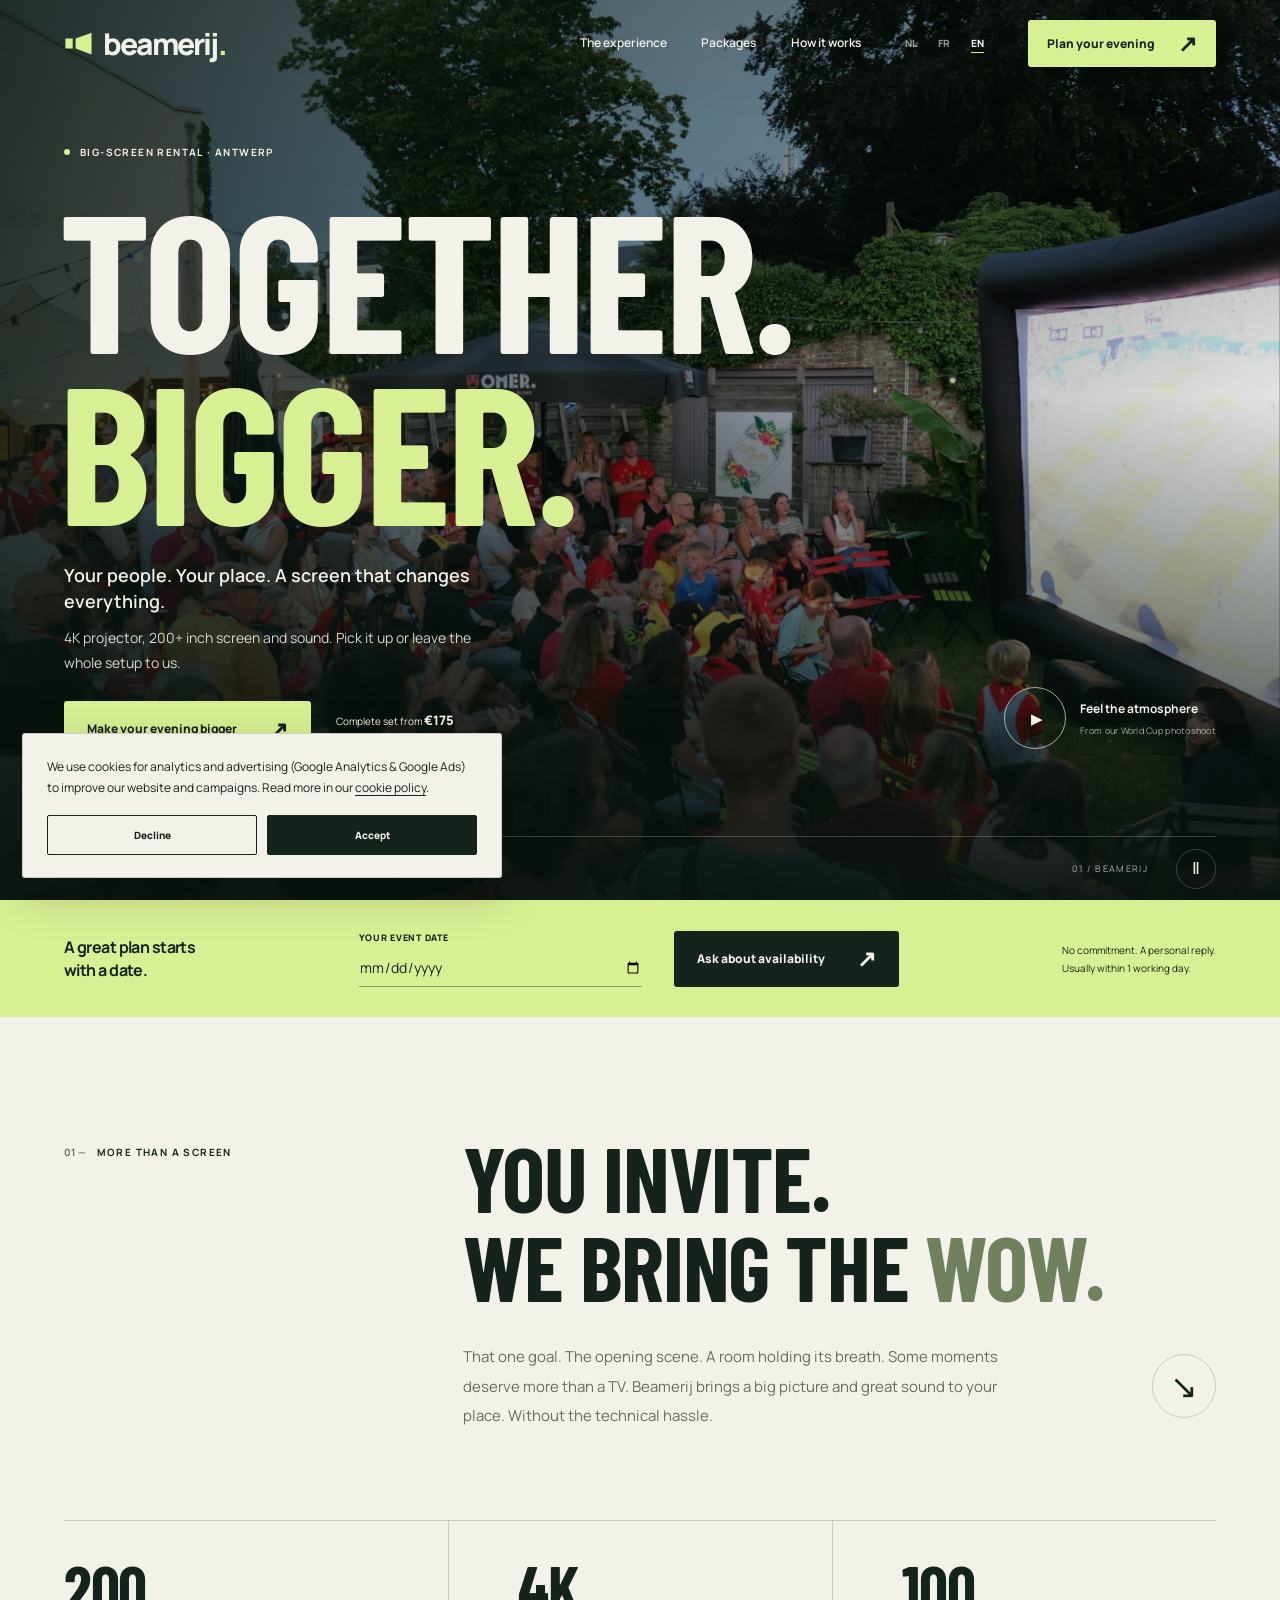
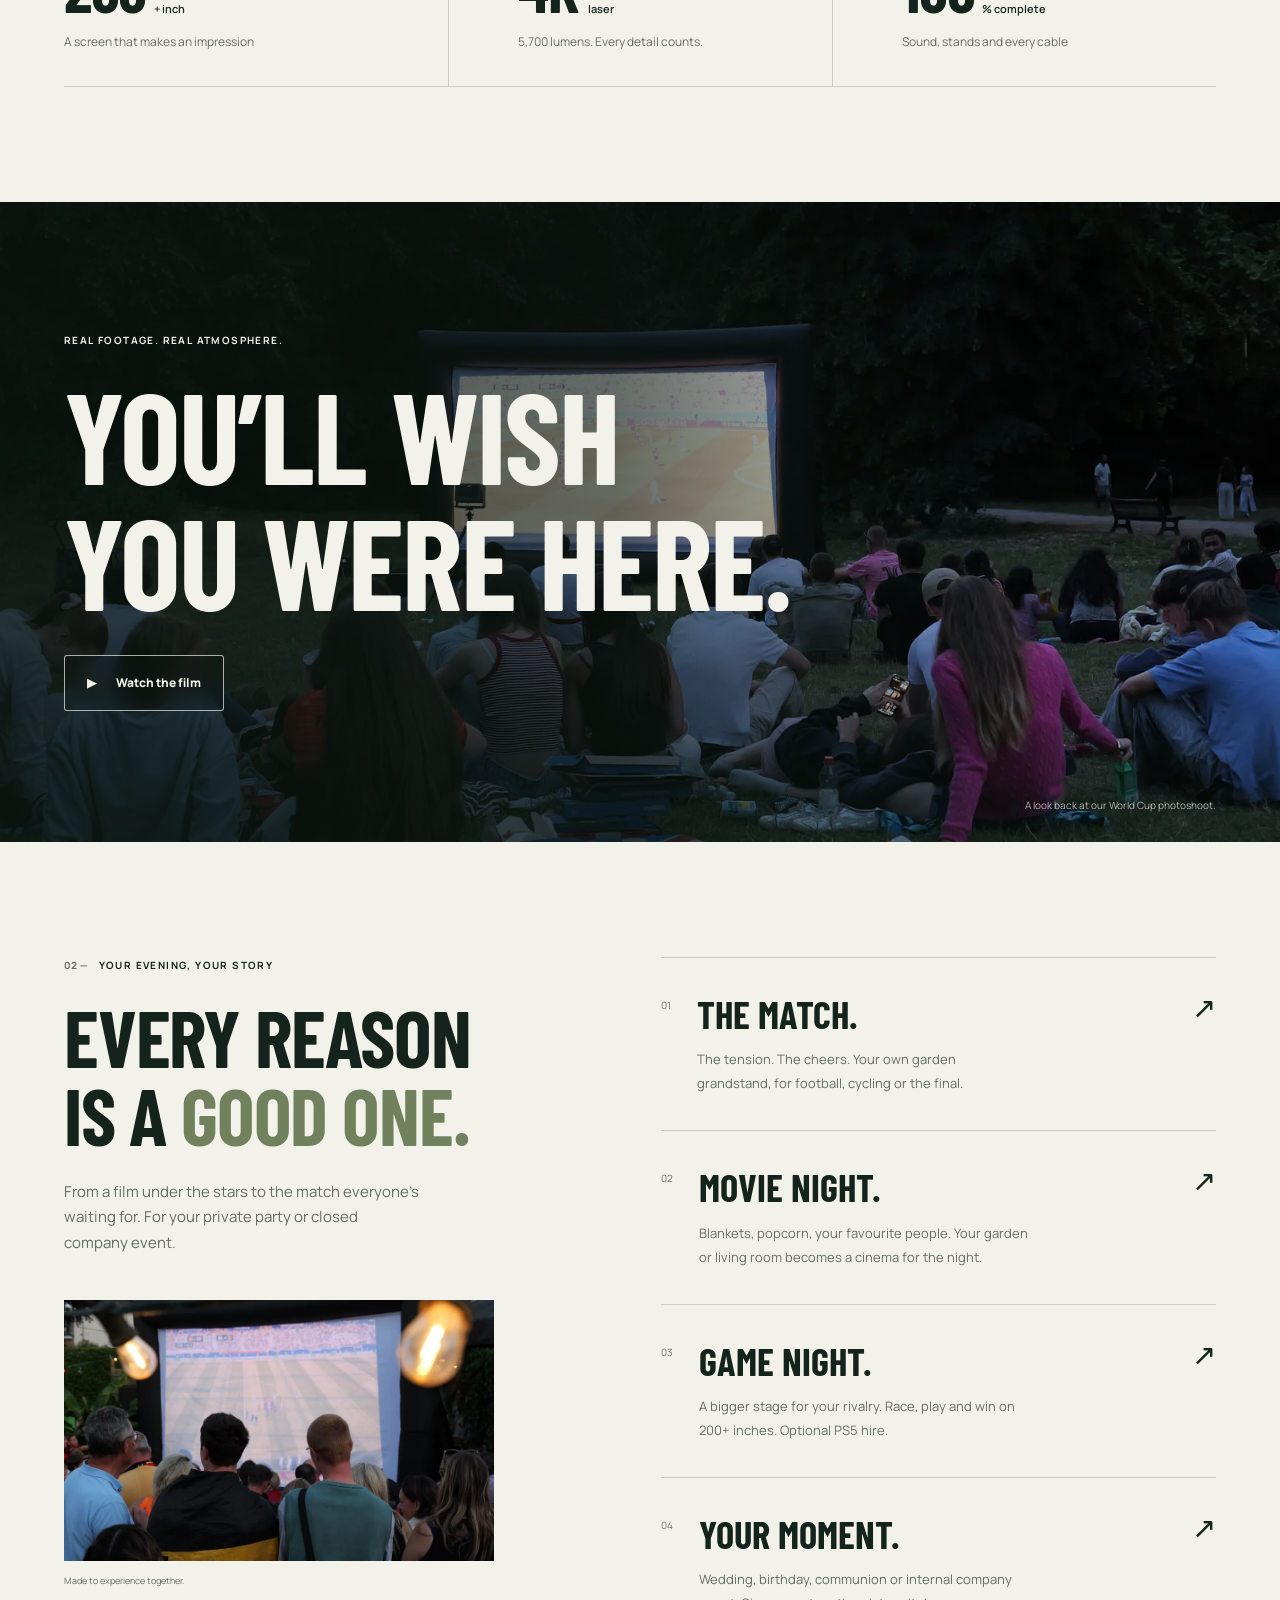
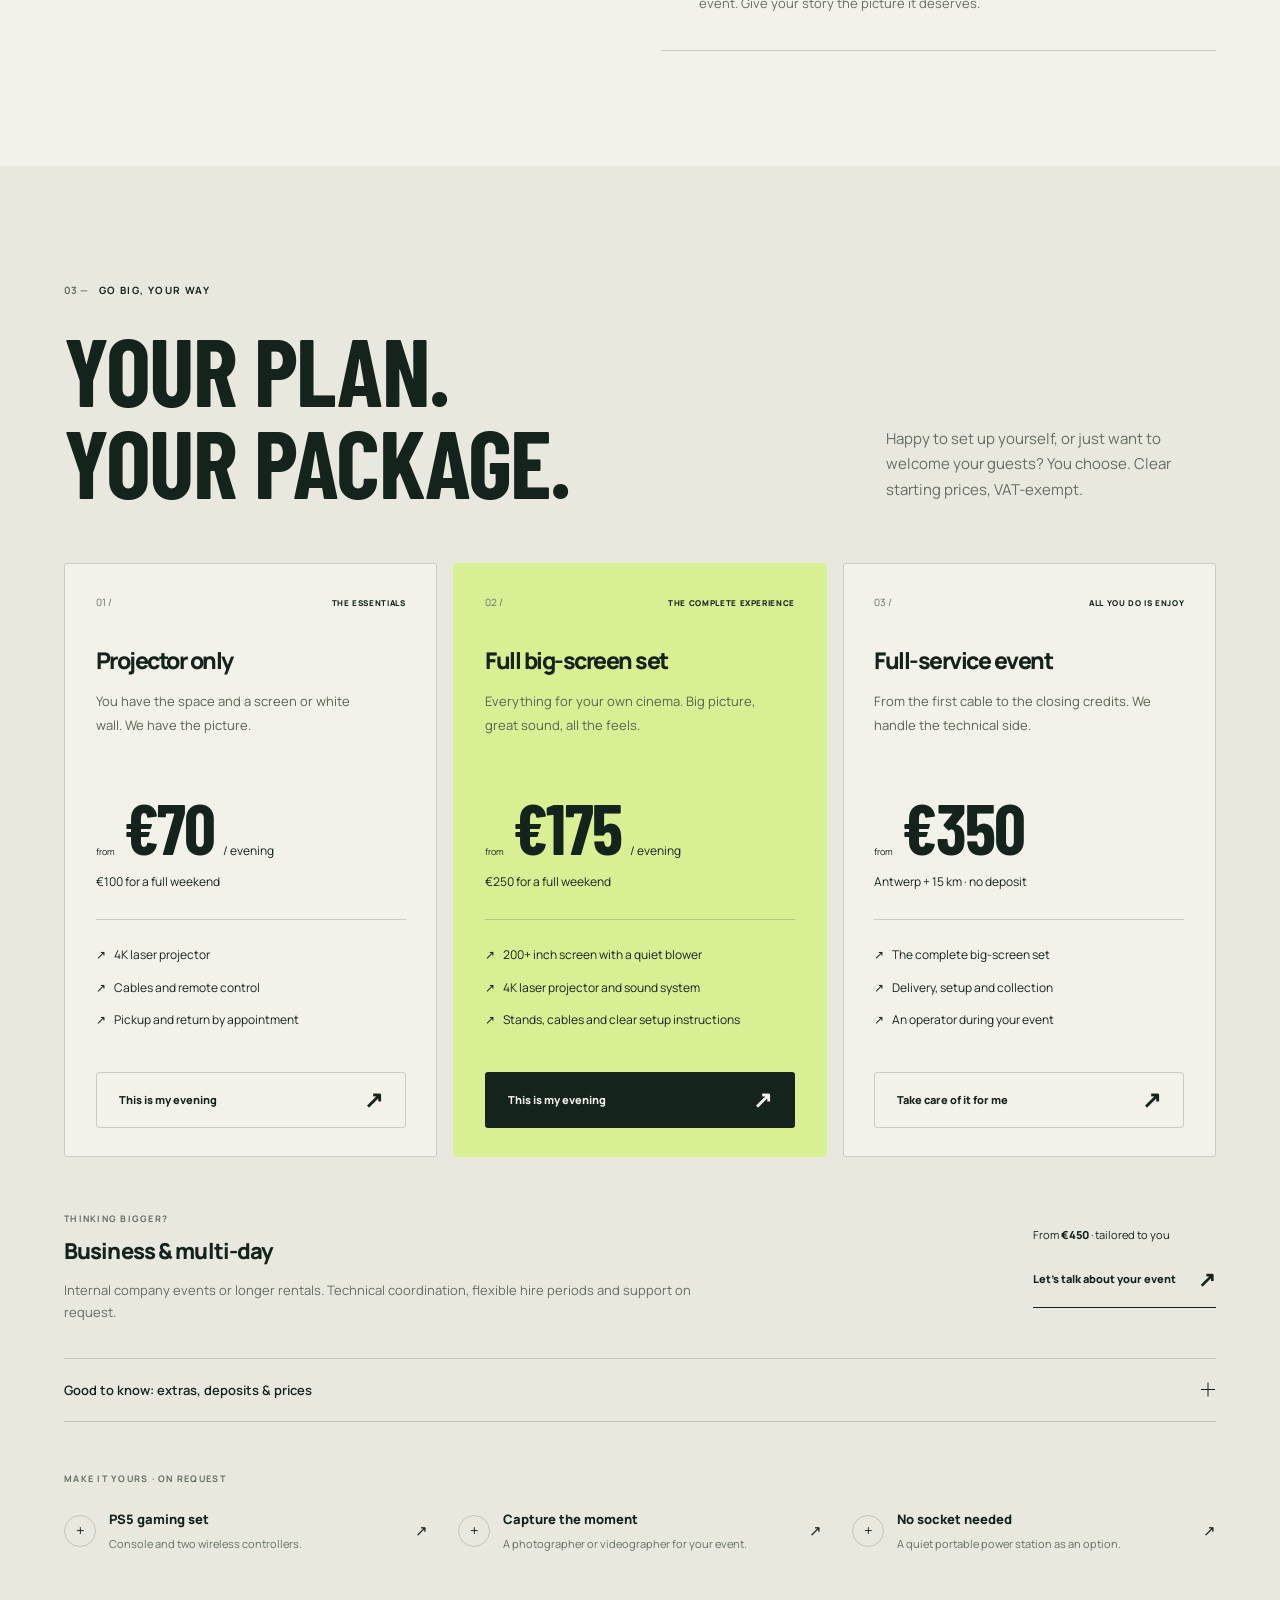
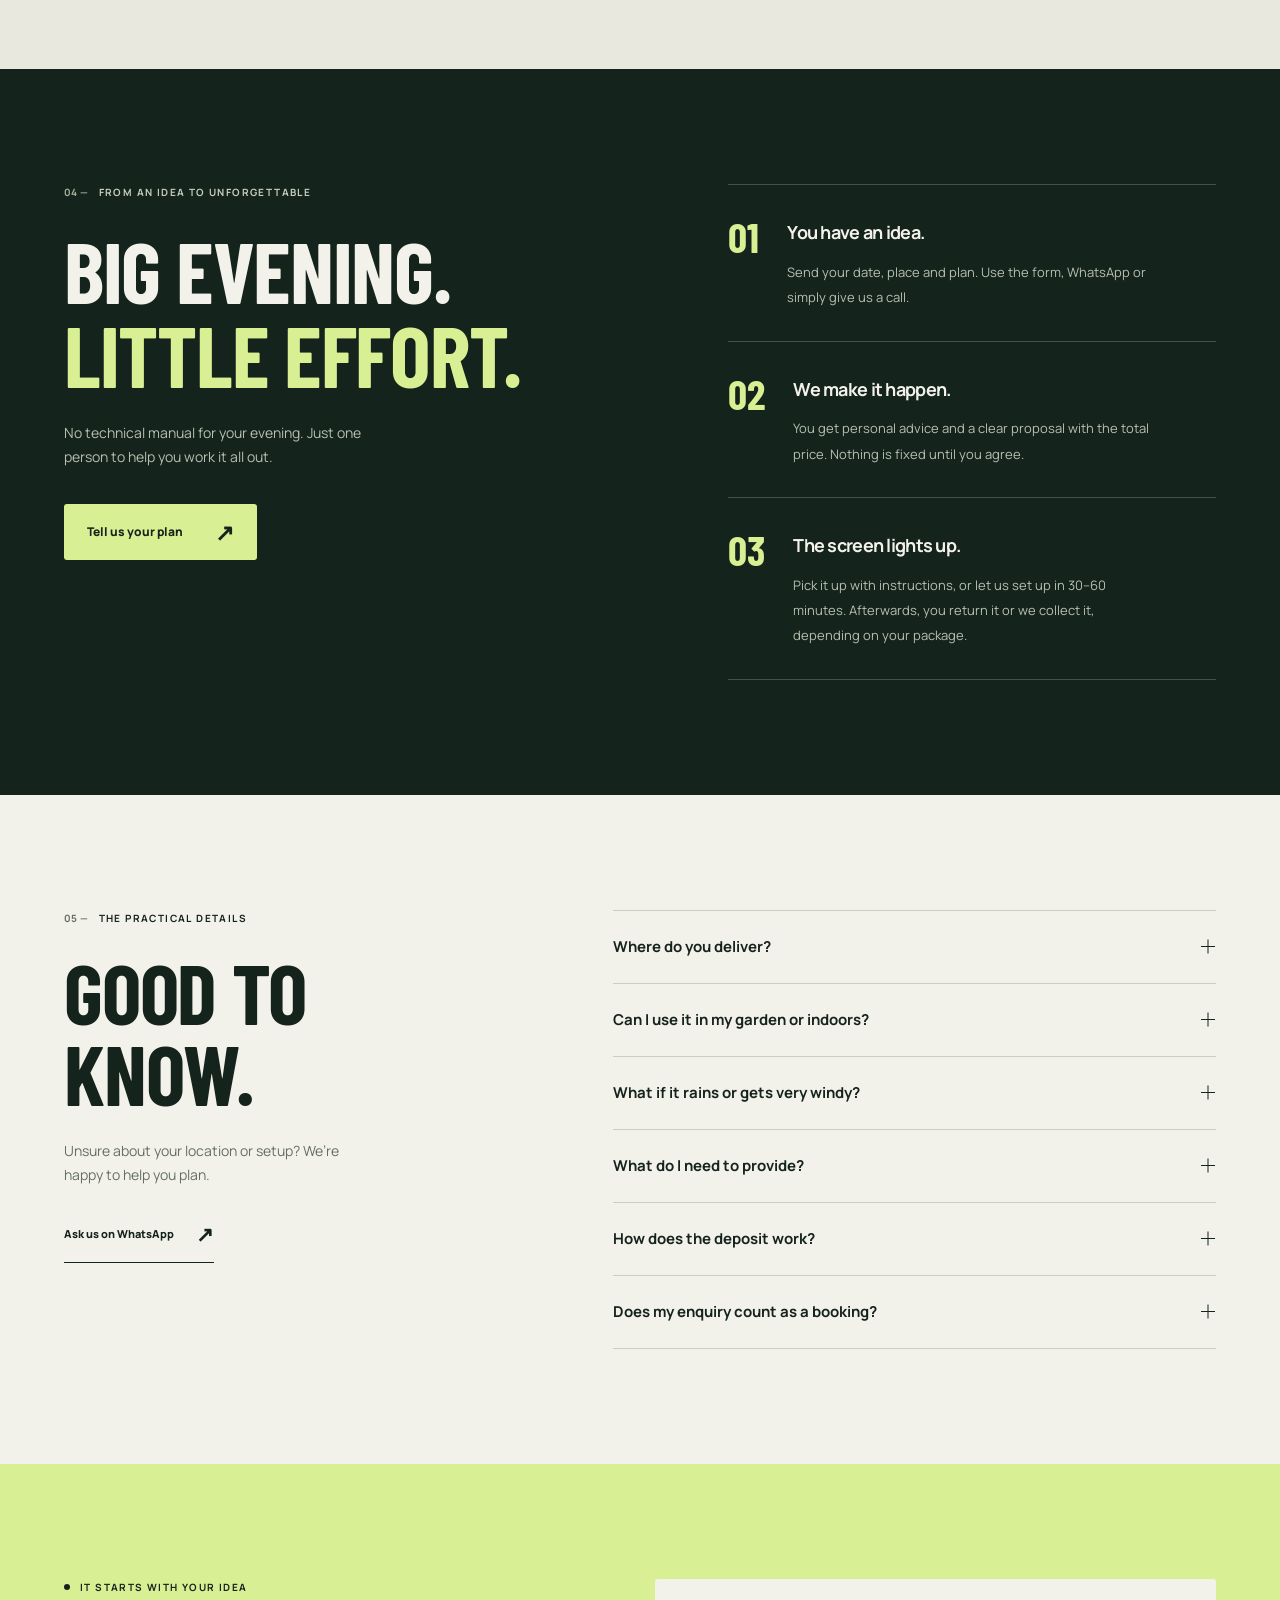
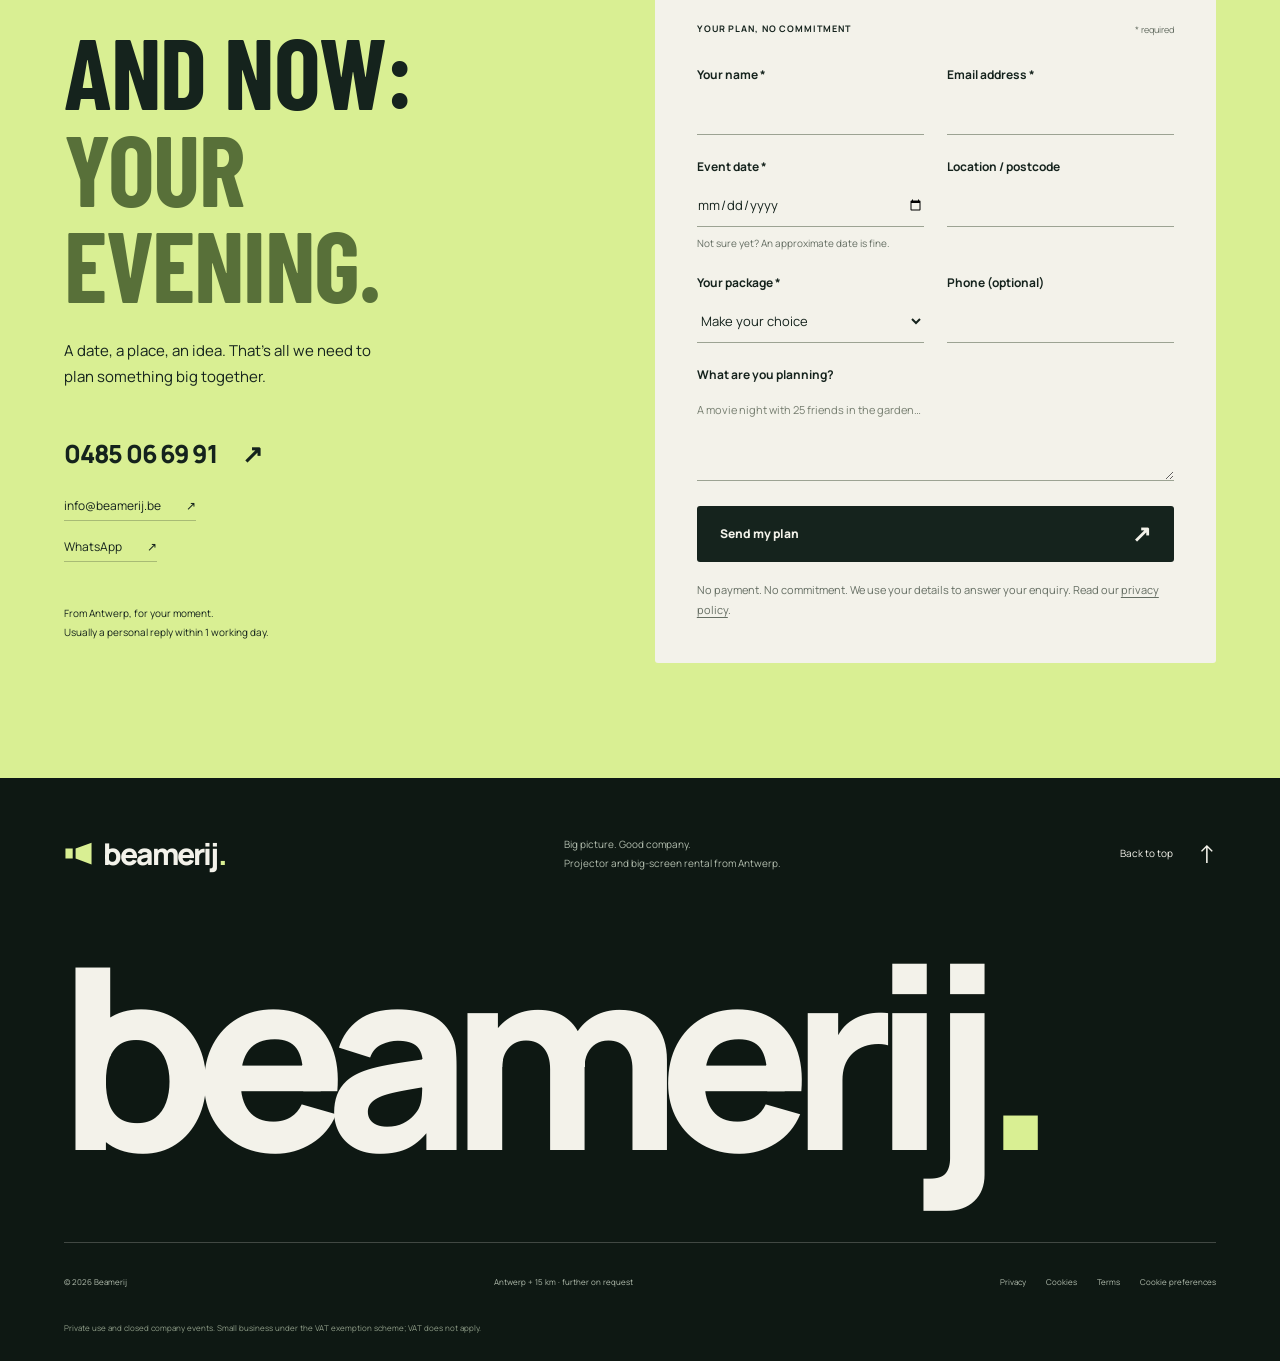
==== commit cb1fb088: "Keep mobile call link in sync with Google forwarding number" ====
--- a/index.html
+++ b/index.html
@@ -46,7 +46,22 @@
   <script>gtag('js', new Date());gtag('config', 'G-XQZCP49KPX');</script>
   <script>
     gtag('config', 'AW-18262074604/eXWjCJSWiPAcEOzJhIRE', {
-      'phone_conversion_number': '0485 06 69 91'
+      'phone_conversion_number': '0485 06 69 91',
+      'phone_conversion_callback': function (formattedNumber, mobileNumber) {
+        function updatePhoneLink() {
+          var link = document.querySelector('.contact-phone');
+          if (!link || !formattedNumber || !mobileNumber) return;
+          link.href = 'tel:' + mobileNumber;
+          if (link.firstChild && link.firstChild.nodeType === 3) {
+            link.firstChild.nodeValue = formattedNumber + ' ';
+          }
+        }
+        if (document.readyState === 'loading') {
+          document.addEventListener('DOMContentLoaded', updatePhoneLink, { once: true });
+        } else {
+          updatePhoneLink();
+        }
+      }
     });
   </script>
   <script type="application/ld+json">{"@context":"https://schema.org","@type":"LocalBusiness","@id":"https://beamerij.be/#business","name":"Beamerij","url":"https://beamerij.be/","image":"https://beamerij.be/images/campaign/social.jpg","description":"Beamer- en big-screenverhuur voor private en interne evenementen in Antwerpen.","priceRange":"€70–€450+","currenciesAccepted":"EUR","email":"info@beamerij.be","telephone":"+32485066991","areaServed":{"@type":"City","name":"Antwerpen"},"makesOffer":[{"@type":"Offer","name":"Alleen beamer — per avond","price":"70","priceCurrency":"EUR"},{"@type":"Offer","name":"Full big-screen set — per avond","price":"175","priceCurrency":"EUR"},{"@type":"Offer","name":"Full-service event — vanaf","price":"350","priceCurrency":"EUR"},{"@type":"Offer","name":"Business en meerdaags — vanaf","price":"450","priceCurrency":"EUR"}]}</script>
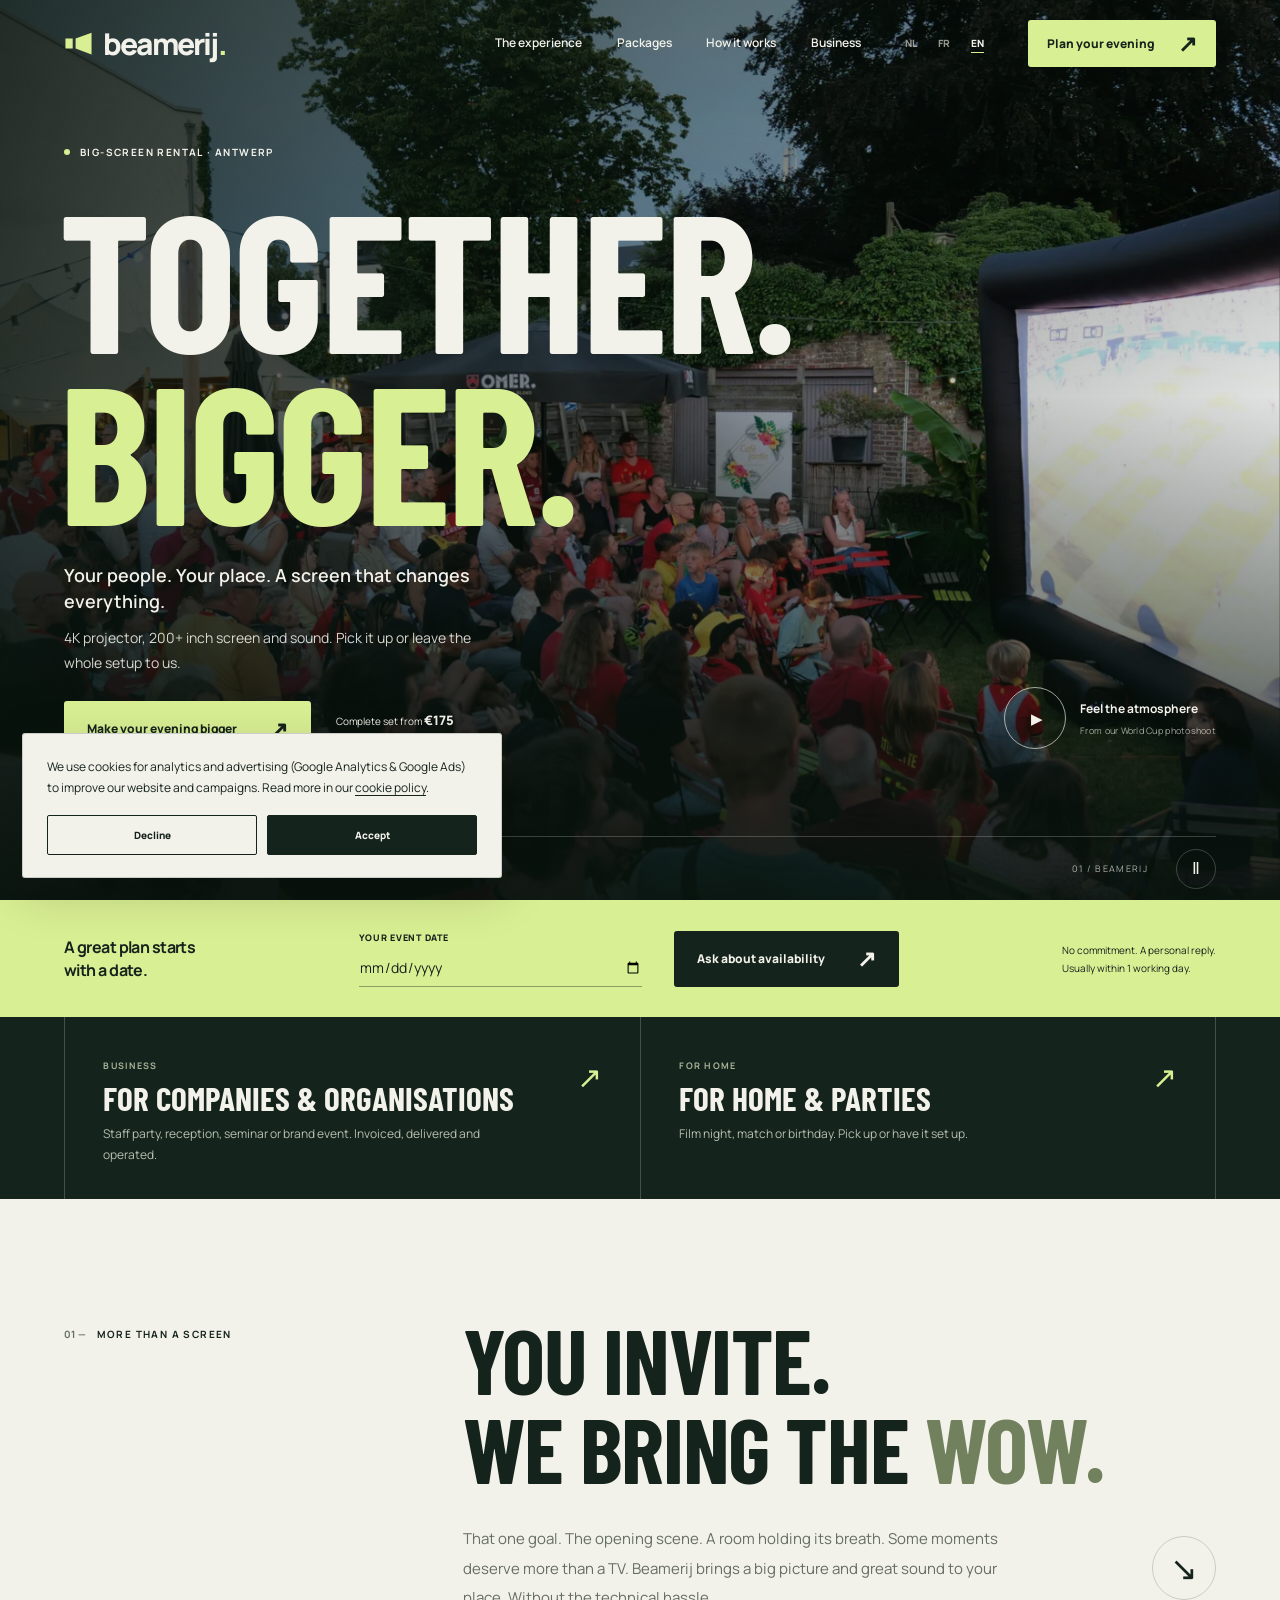
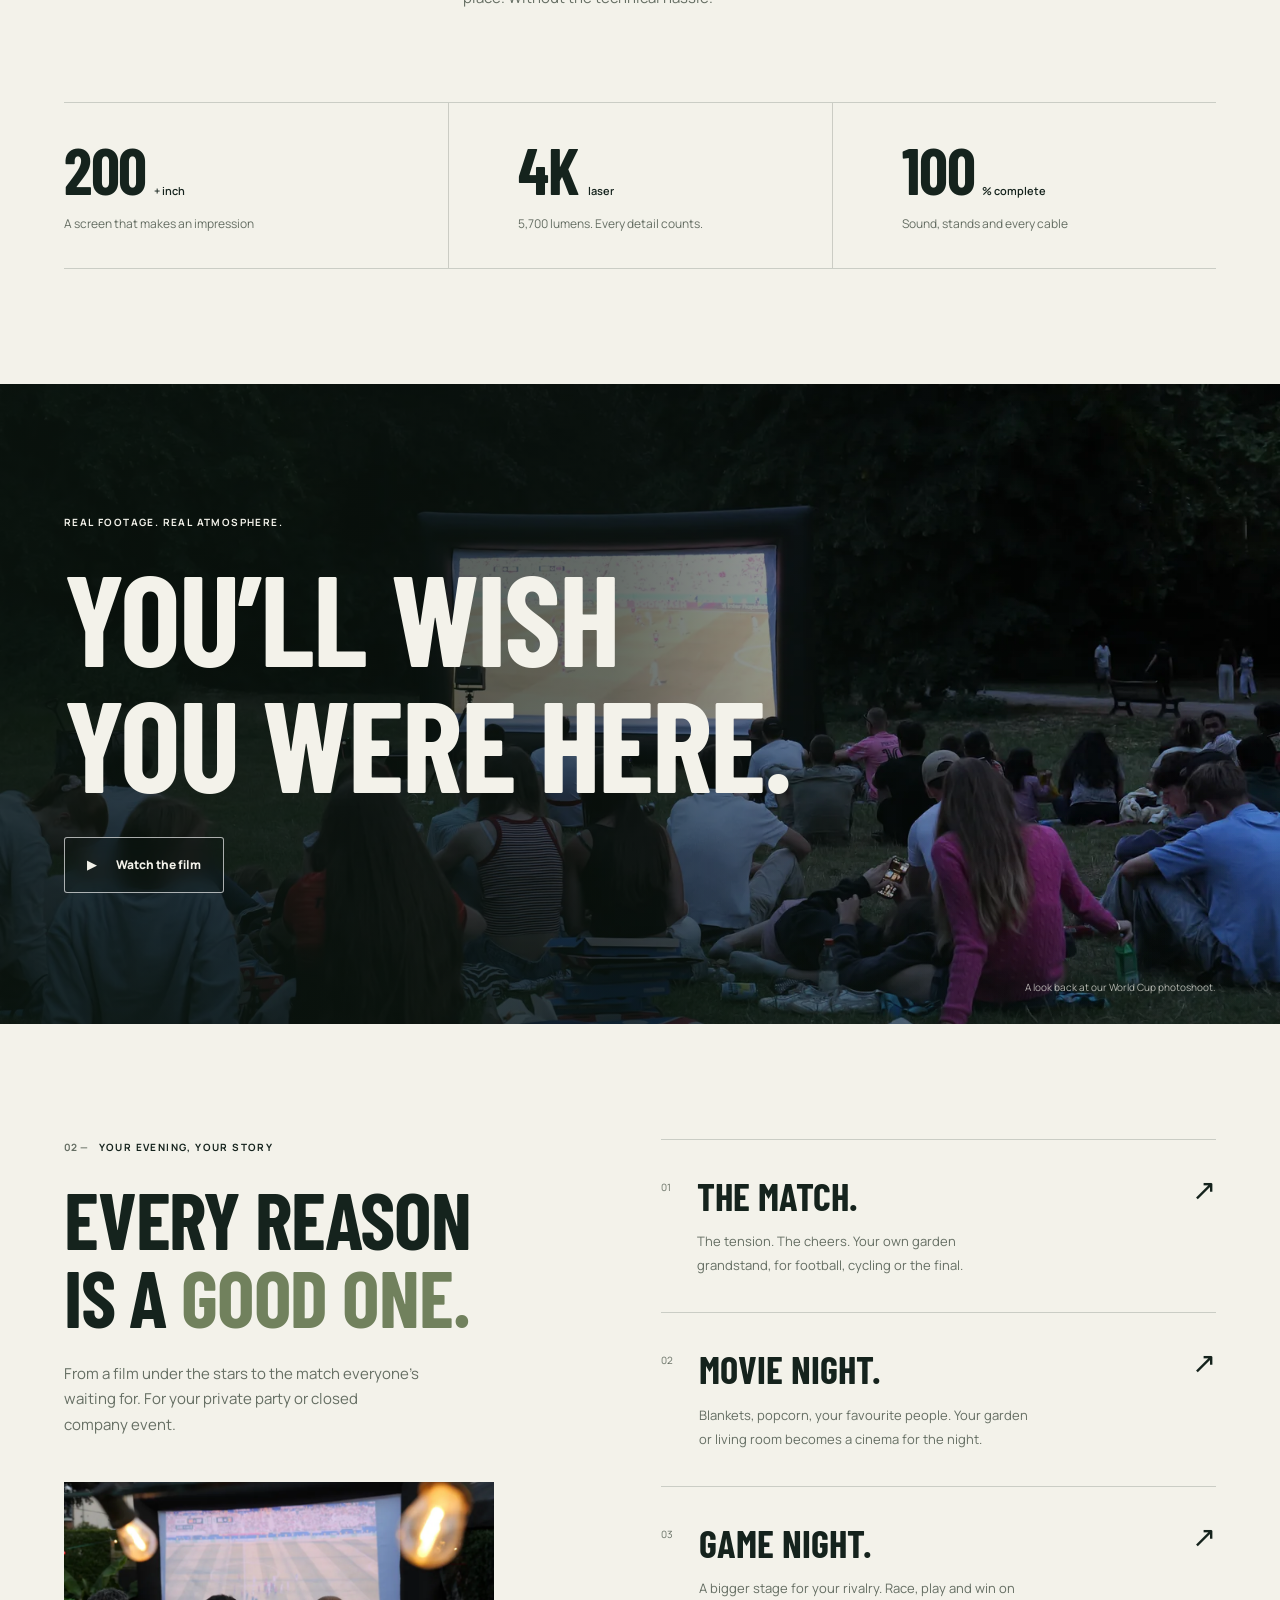
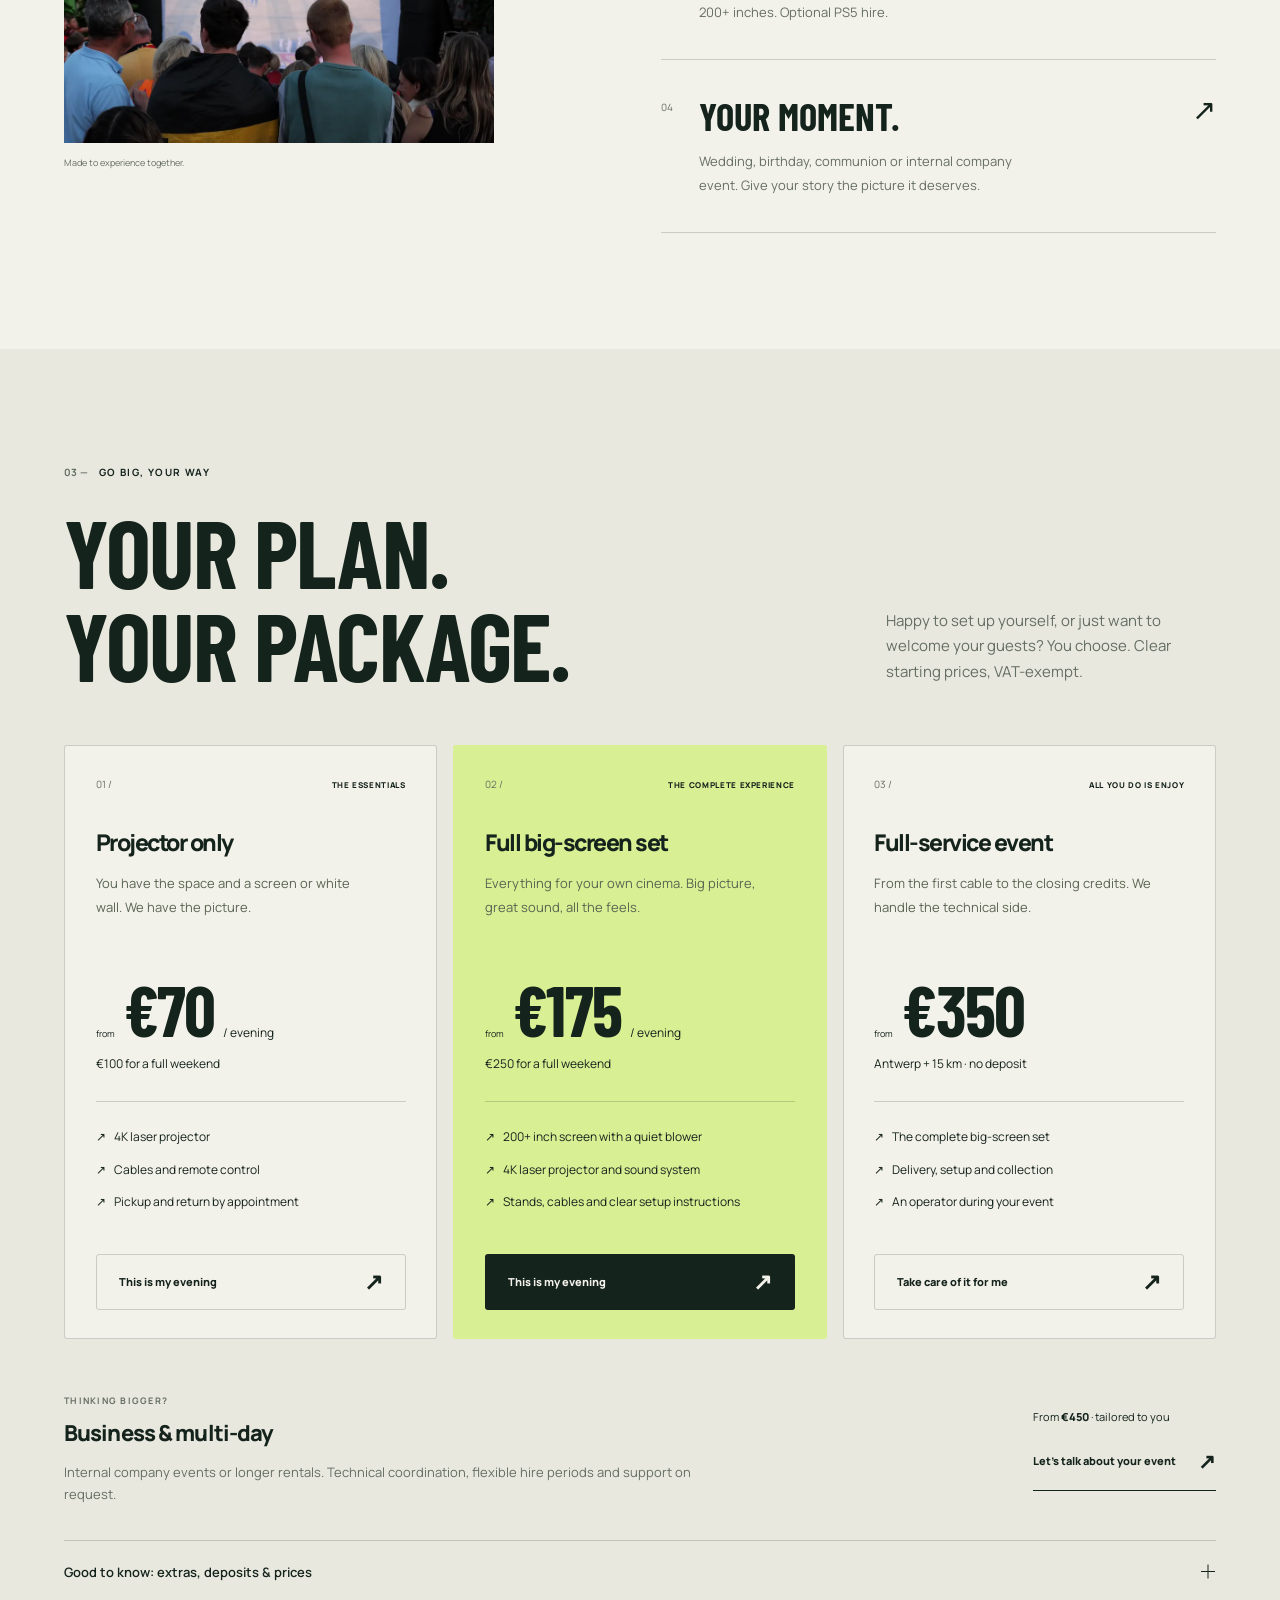
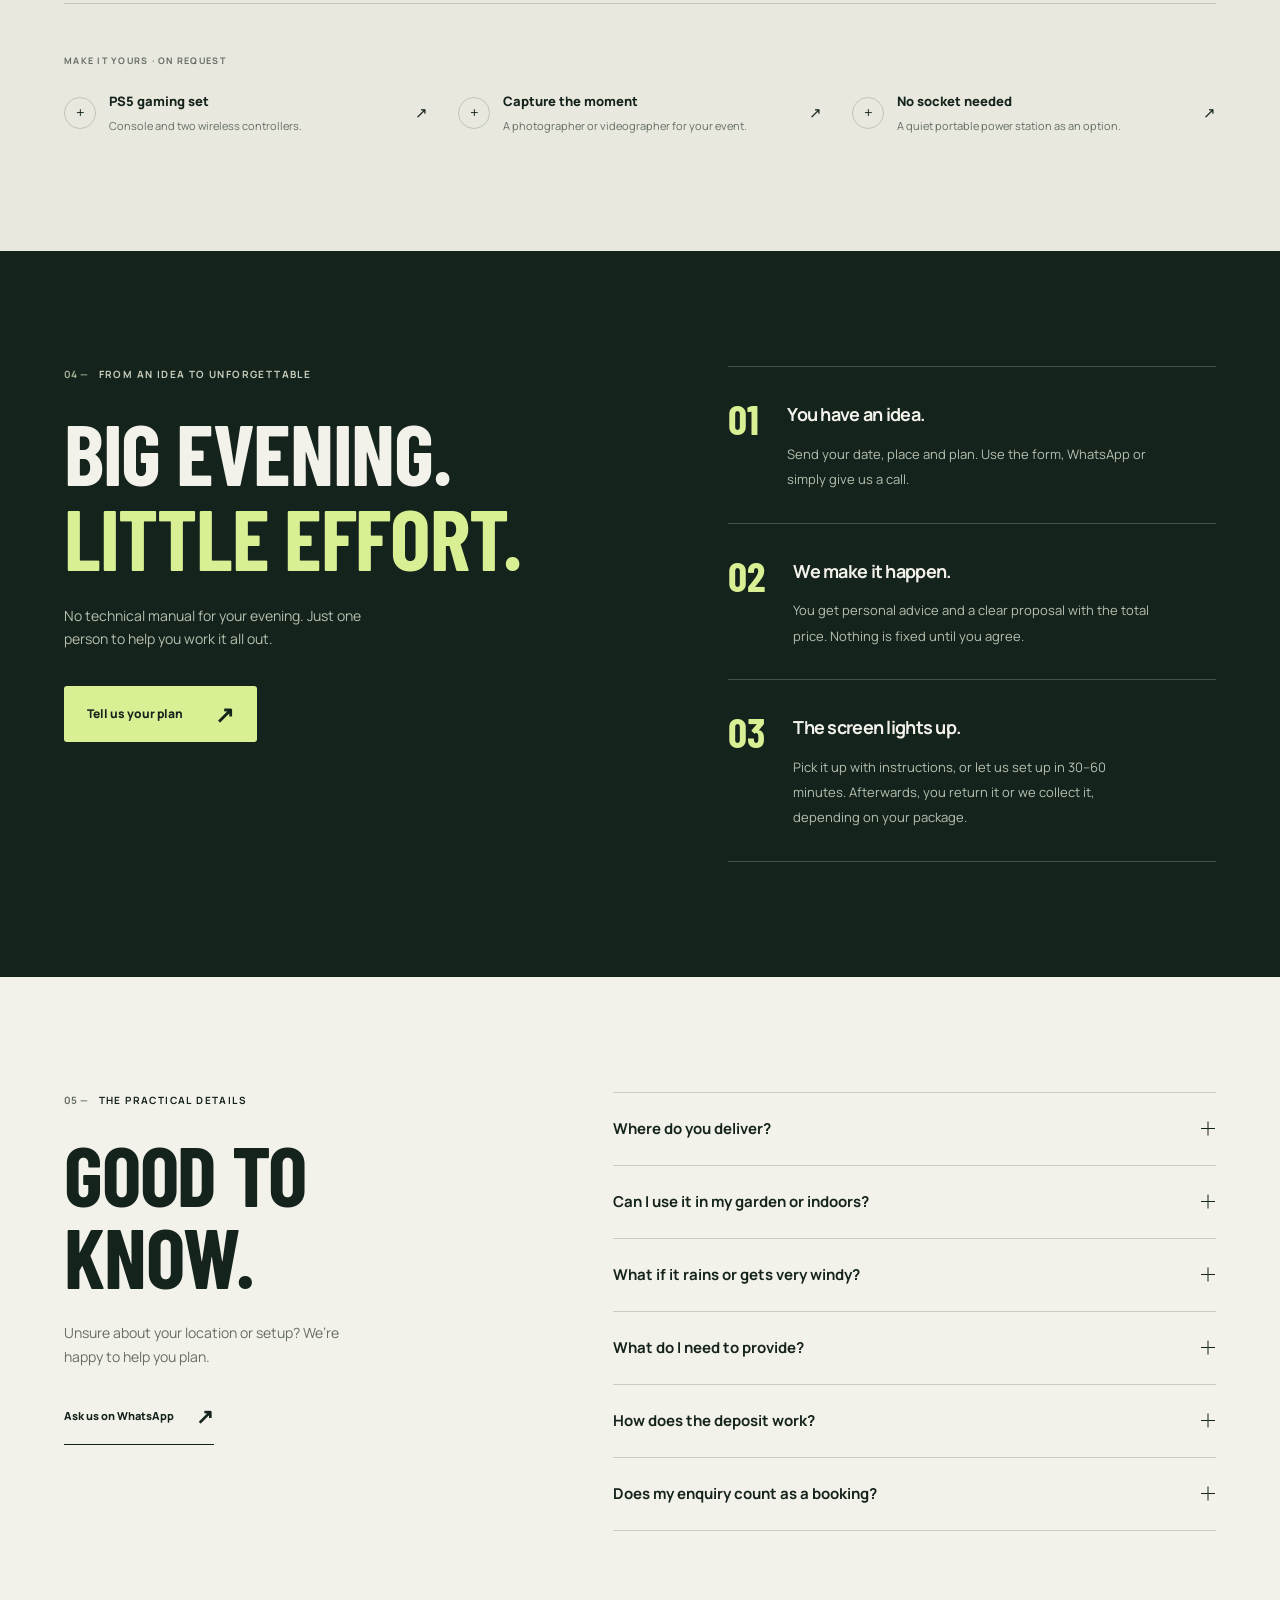
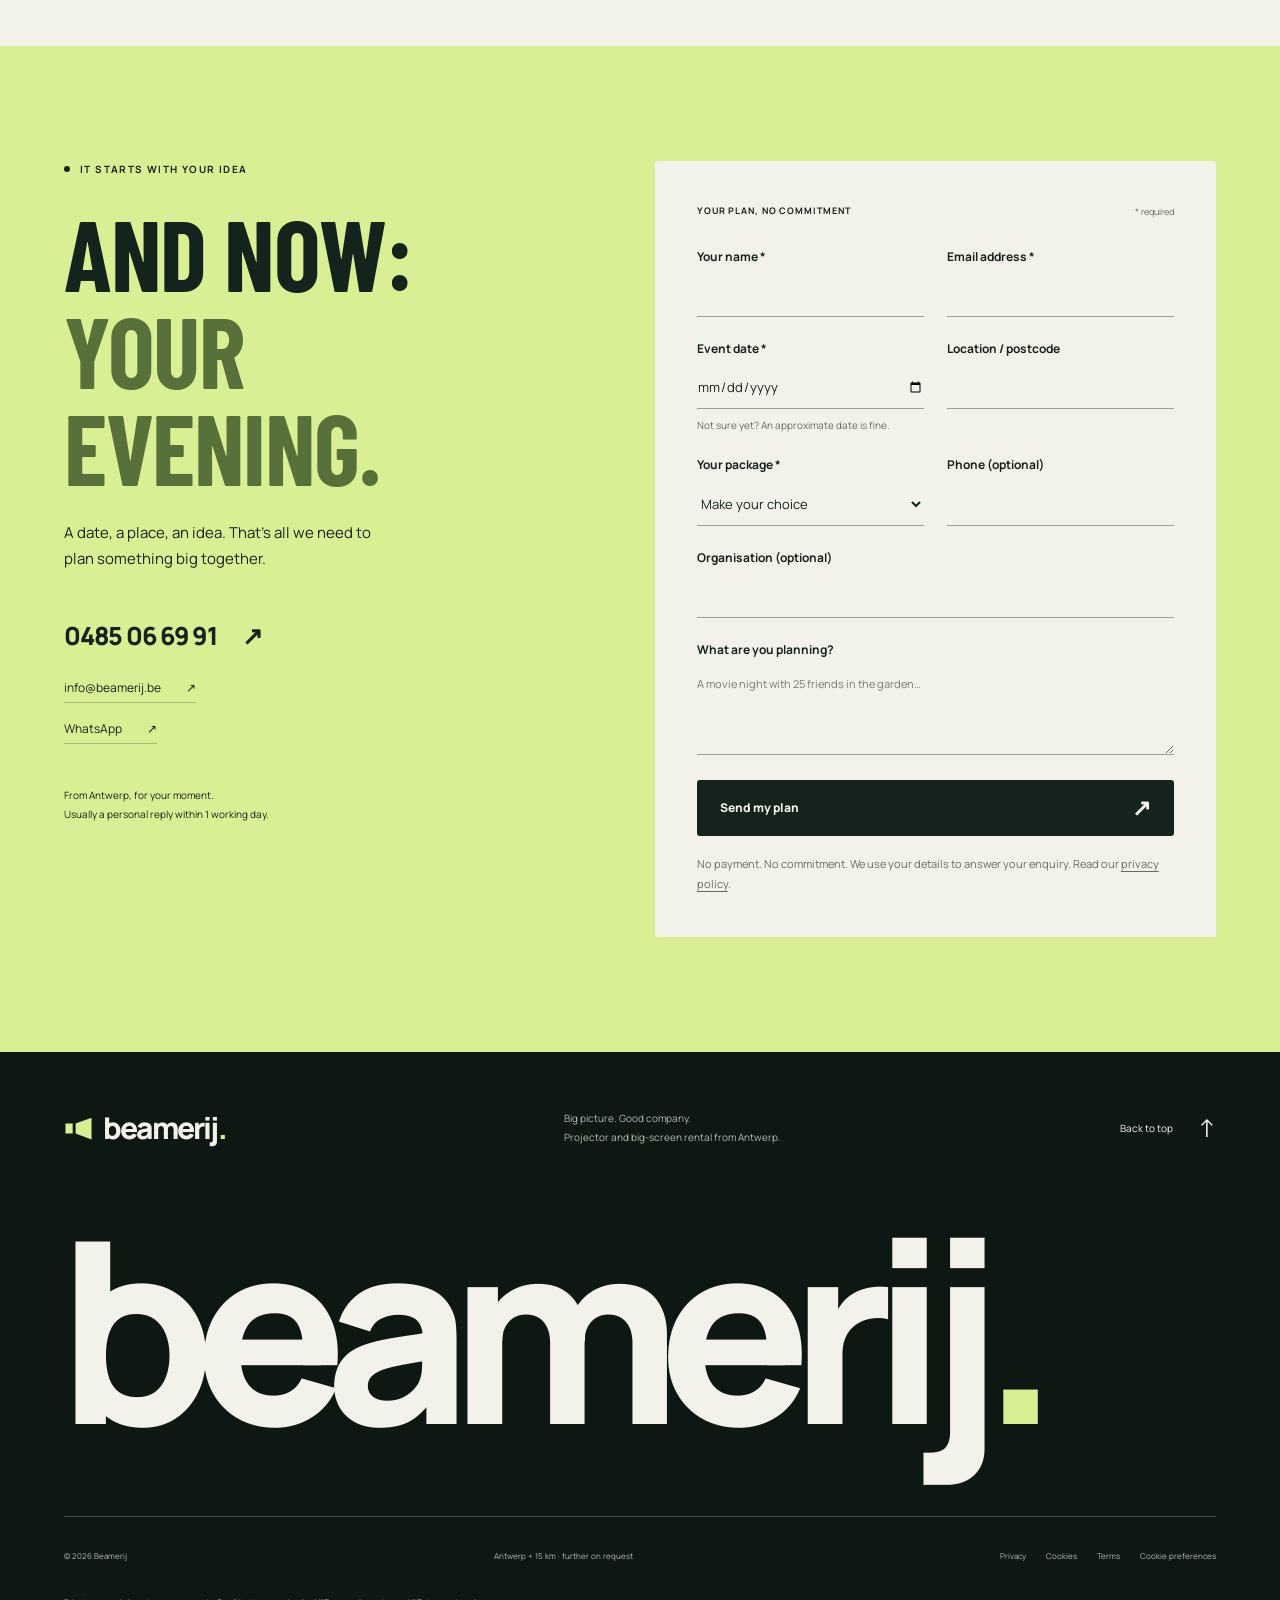
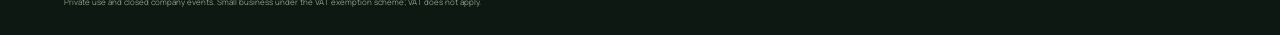
==== commit 3d958a7d: "Add B2B landing page /zakelijk with event photos, two-door homepage, organisation field and gclid ca" ====
--- a/index.html
+++ b/index.html
@@ -33,7 +33,7 @@
   <link rel="alternate" hreflang="fr-be" href="https://beamerij.be/?lang=fr">
   <link rel="alternate" hreflang="en" href="https://beamerij.be/?lang=en">
   <link rel="alternate" hreflang="x-default" href="https://beamerij.be/">
-  <link rel="stylesheet" href="styles.css">
+  <link rel="stylesheet" href="styles.css?v=20261026-zakelijk">
   <noscript><style>.nav-toggle,.nav-links,.lang-switch,[data-open-film],[data-toggle-motion],.quick-check{display:none!important}html{scroll-padding-top:150px}</style></noscript>
   <script>
     window.dataLayer = window.dataLayer || [];
@@ -64,7 +64,7 @@
       }
     });
   </script>
-  <script type="application/ld+json">{"@context":"https://schema.org","@type":"LocalBusiness","@id":"https://beamerij.be/#business","name":"Beamerij","url":"https://beamerij.be/","image":"https://beamerij.be/images/campaign/social.jpg","description":"Beamer- en big-screenverhuur voor private en interne evenementen in Antwerpen.","priceRange":"€70–€450+","currenciesAccepted":"EUR","email":"info@beamerij.be","telephone":"+32485066991","areaServed":{"@type":"City","name":"Antwerpen"},"makesOffer":[{"@type":"Offer","name":"Alleen beamer — per avond","price":"70","priceCurrency":"EUR"},{"@type":"Offer","name":"Full big-screen set — per avond","price":"175","priceCurrency":"EUR"},{"@type":"Offer","name":"Full-service event — vanaf","price":"350","priceCurrency":"EUR"},{"@type":"Offer","name":"Business en meerdaags — vanaf","price":"450","priceCurrency":"EUR"}]}</script>
+  <script type="application/ld+json">{"@context":"https://schema.org","@type":"LocalBusiness","@id":"https://beamerij.be/#business","name":"Beamerij","url":"https://beamerij.be/","image":"https://beamerij.be/images/campaign/social.jpg","description":"Beamer- en big-screenverhuur voor bedrijfsevents, organisaties en private evenementen in Antwerpen.","priceRange":"€70–€450+","currenciesAccepted":"EUR","email":"info@beamerij.be","telephone":"+32485066991","areaServed":{"@type":"City","name":"Antwerpen"},"makesOffer":[{"@type":"Offer","name":"Alleen beamer — per avond","price":"70","priceCurrency":"EUR"},{"@type":"Offer","name":"Full big-screen set — per avond","price":"175","priceCurrency":"EUR"},{"@type":"Offer","name":"Full-service event — vanaf","price":"350","priceCurrency":"EUR"},{"@type":"Offer","name":"Business en meerdaags — vanaf","price":"450","priceCurrency":"EUR"}]}</script>
 </head>
 <body>
   <a class="skip-link" href="#main-content" data-i18n="skip">Ga naar inhoud</a>
@@ -79,6 +79,7 @@
         <a href="#beleving" data-i18n="nav.experience">De beleving</a>
         <a href="#pakketten" data-i18n="nav.packages">Pakketten</a>
         <a href="#werkwijze" data-i18n="nav.how">Zo werkt het</a>
+        <a href="/zakelijk" data-i18n="nav.business">Zakelijk</a>
         <div class="lang-switch" role="group" aria-label="Taal / Langue / Language"><button type="button" data-lang="nl" aria-pressed="true">NL</button><button type="button" data-lang="fr" aria-pressed="false">FR</button><button type="button" data-lang="en" aria-pressed="false">EN</button></div>
         <a class="button button-small" href="#contact"><span data-i18n="nav.cta">Plan je avond</span><span class="arrow" aria-hidden="true">↗</span></a>
       </div>
@@ -110,6 +111,13 @@
 
     <section class="date-strip" aria-label="Vraag je datum aan" data-i18n-al="quick.aria">
       <div class="container date-strip-inner"><p data-i18n="quick.title">Een goed plan begint<br>met een datum.</p><form class="quick-check" data-quick-check><div class="quick-field"><label for="hero-date" data-i18n="quick.label">Jouw eventdatum</label><input id="hero-date" type="date" required></div><button class="button button-dark" type="submit"><span data-i18n="quick.cta">Vraag beschikbaarheid</span><span class="arrow" aria-hidden="true">↗</span></button></form><noscript><a class="button button-dark" href="#contact">Vraag je datum aan ↗</a></noscript><span class="quick-note" data-i18n="quick.note">Vrijblijvend. Persoonlijk antwoord.<br>Meestal binnen 1 werkdag.</span></div>
+    </section>
+
+    <section class="doors" aria-label="Kies je ingang" data-i18n-al="door.eyebrow">
+      <div class="container door-grid">
+        <a class="door" href="/zakelijk"><div><p class="eyebrow" data-i18n="nav.business">Zakelijk</p><h2 data-i18n="door.b.t">Voor bedrijven &amp; organisaties</h2><p data-i18n="door.b.d">Personeelsfeest, receptie, seminarie of merkevent. Op factuur, geleverd en bediend.</p></div><span aria-hidden="true">↗</span></a>
+        <a class="door" href="#pakketten"><div><p class="eyebrow" data-i18n="z.nav.home">Voor thuis</p><h2 data-i18n="door.p.t">Voor thuis &amp; feestjes</h2><p data-i18n="door.p.d">Filmavond, match of verjaardag. Zelf afhalen of laten opbouwen.</p></div><span aria-hidden="true">↗</span></a>
+      </div>
     </section>
 
     <section class="section introduction" id="beleving" aria-labelledby="intro-title">
@@ -145,7 +153,7 @@
           <article class="package-card package-featured" data-reveal><div class="package-top"><span class="package-number">02 /</span><span class="package-label" data-i18n="pkg.2.label">De complete ervaring</span></div><h3 data-i18n="pkg.2.t">Full big-screen set</h3><p class="package-description" data-i18n="pkg.2.d">Alles voor jouw eigen cinema. Groot beeld, goed geluid, groots gevoel.</p><p class="price"><span data-i18n="pkg.from">vanaf</span><strong>€175</strong><small data-i18n="pkg.night">/ avond</small></p><p class="price-sub" data-i18n="pkg.2.sub">€250 voor een heel weekend</p><ul><li data-i18n="pkg.2.f1">200+ inch scherm met stille blower</li><li data-i18n="pkg.2.f2">4K laserprojector en geluidsset</li><li data-i18n="pkg.2.f3">Stands, kabels en duidelijke opbouwuitleg</li></ul><a href="#contact" class="button button-dark" data-package="Full big-screen set"><span data-i18n="pkg.select">Dit wordt mijn avond</span><span class="arrow" aria-hidden="true">↗</span></a></article>
           <article class="package-card" data-reveal><div class="package-top"><span class="package-number">03 /</span><span class="package-label" data-i18n="pkg.3.label">Jij hoeft alleen te genieten</span></div><h3 data-i18n="pkg.3.t">Full-service event</h3><p class="package-description" data-i18n="pkg.3.d">Van de eerste kabel tot de laatste aftiteling. Wij regelen de techniek.</p><p class="price"><span data-i18n="pkg.from">vanaf</span><strong>€350</strong></p><p class="price-sub" data-i18n="pkg.3.sub">Antwerpen + 15 km · geen waarborg</p><ul><li data-i18n="pkg.3.f1">De volledige big-screen set</li><li data-i18n="pkg.3.f2">Levering, opbouw en ophaling</li><li data-i18n="pkg.3.f3">Bediening tijdens jouw event</li></ul><a href="#contact" class="button button-outline" data-package="Full-service event"><span data-i18n="pkg.service">Regel het voor mij</span><span class="arrow" aria-hidden="true">↗</span></a></article>
         </div>
-        <div class="business-package" data-reveal><div><span class="eyebrow" data-i18n="pkg.4.label">Een groter plan?</span><h3 data-i18n="pkg.4.t">Business &amp; meerdaags</h3><p data-i18n="pkg.4.d">Interne bedrijfsevents of langer huren. Technische afstemming, een flexibele huurperiode en begeleiding op aanvraag.</p></div><div><p class="business-price" data-i18n="pkg.4.price">Vanaf <strong>€450</strong> · op maat</p><a class="text-link" href="#contact" data-package="Business of meerdaags"><span data-i18n="pkg.discuss">Bespreek je event</span><span aria-hidden="true">↗</span></a></div></div>
+        <div class="business-package" data-reveal><div><span class="eyebrow" data-i18n="pkg.4.label">Een groter plan?</span><h3 data-i18n="pkg.4.t">Business &amp; meerdaags</h3><p data-i18n="pkg.4.d">Interne bedrijfsevents of langer huren. Technische afstemming, een flexibele huurperiode en begeleiding op aanvraag.</p></div><div><p class="business-price" data-i18n="pkg.4.price">Vanaf <strong>€450</strong> · op maat</p><a class="text-link" href="/zakelijk"><span data-i18n="pkg.discuss">Bespreek je event</span><span aria-hidden="true">↗</span></a></div></div>
         <details class="pricing-details"><summary><span data-i18n="pkg.details">Goed om te weten: extra’s, waarborg &amp; prijzen</span><span class="faq-icon" aria-hidden="true"></span></summary><div><p data-i18n="pkg.note1"><strong>Extra’s bij afhaalpakketten:</strong> levering, opbouw en ophaling €50–80 · operator €100–125 · extra speaker of bekabeling €15–25.</p><p data-i18n="pkg.note2"><strong>Waarborg:</strong> beamer €300–400 · full set €500–750. In overleg is een identiteitskaart met ondertekende overeenkomst mogelijk. Bij full-service is geen waarborg nodig.</p><p data-i18n="pkg.note3"><strong>Transparant voorstel:</strong> alle prijzen zijn vrijgesteld van btw. Eventuele extra’s spreken we vooraf af. Je ontvangt de totaalprijs voor je bevestigt.</p></div></details>
         <div class="addons" data-reveal><p class="eyebrow" data-i18n="addon.title">Maak het helemaal van jou · op aanvraag</p><div class="addon-grid"><a href="#contact" data-addon="PS5 gaming-set"><span class="addon-mark" aria-hidden="true">+</span><div><h3 data-i18n="addon.1.t">PS5 gaming-set</h3><p data-i18n="addon.1.d">Console en twee draadloze controllers.</p></div><span aria-hidden="true">↗</span></a><a href="#contact" data-addon="Fotograaf en videograaf"><span class="addon-mark" aria-hidden="true">+</span><div><h3 data-i18n="addon.2.t">Leg het moment vast</h3><p data-i18n="addon.2.d">Fotograaf of videograaf voor jouw event.</p></div><span aria-hidden="true">↗</span></a><a href="#contact" data-addon="Powerstation"><span class="addon-mark" aria-hidden="true">+</span><div><h3 data-i18n="addon.3.t">Zonder stopcontact</h3><p data-i18n="addon.3.d">Een stille powerstation als stroomoptie.</p></div><span aria-hidden="true">↗</span></a></div></div>
       </div>
@@ -165,11 +173,12 @@
     <section class="section contact" id="contact" aria-labelledby="contact-title"><div class="container contact-layout"><div class="contact-intro"><p class="eyebrow" data-reveal><span class="status-dot" aria-hidden="true"></span> <span data-i18n="contact.eyebrow">Het begint met jouw idee</span></p><h2 class="display-title" id="contact-title" data-reveal data-i18n="contact.title">En nu:<br><em>jouw avond.</em></h2><p data-reveal data-i18n="contact.copy">Een datum, een plek, een idee. Meer hebben we niet nodig om samen iets groots te plannen.</p><div class="contact-channels" data-reveal><a class="contact-phone" href="tel:+32485066991">0485 06 69 91 <span aria-hidden="true">↗</span></a><a href="mailto:info@beamerij.be">info@beamerij.be <span aria-hidden="true">↗</span></a><a href="https://wa.me/32485066991" target="_blank" rel="noopener noreferrer">WhatsApp <span aria-hidden="true">↗</span></a></div><p class="contact-note" data-reveal data-i18n="contact.response">Vanuit Antwerpen, voor jouw moment.<br>Meestal persoonlijk antwoord binnen 1 werkdag.</p></div>
       <form class="quote-form" id="quote-form" action="https://formspree.io/f/xvzjogpb" method="POST" data-formspree-endpoint="https://formspree.io/f/xvzjogpb" data-reveal>
         <div class="form-heading"><span class="eyebrow" data-i18n="form.eyebrow">Jouw plan, vrijblijvend</span><span class="form-required" data-i18n="form.required">* verplicht</span></div>
-        <input type="hidden" id="occasion" name="gelegenheid"><input type="hidden" id="addons" name="opties">
+        <input type="hidden" id="occasion" name="gelegenheid"><input type="hidden" id="addons" name="opties"><input type="hidden" name="bron" value="home"><input type="hidden" name="gclid" data-gclid>
         <p class="selection-note" id="selection-note" hidden aria-live="polite"></p>
         <div class="form-row"><div class="field"><label for="name"><span data-i18n="form.name">Jouw naam</span> *</label><input id="name" name="naam" autocomplete="name" required></div><div class="field"><label for="email"><span data-i18n="form.email">E-mailadres</span> *</label><input id="email" name="email" type="email" autocomplete="email" required></div></div>
         <div class="form-row"><div class="field"><label for="date"><span data-i18n="form.date">Eventdatum</span> *</label><input id="date" name="datum" type="date" required aria-describedby="date-hint"><span class="field-hint" id="date-hint" data-i18n="form.datehint">Nog niet zeker? Een richtdatum mag ook.</span></div><div class="field"><label for="location" data-i18n="form.location">Locatie / postcode</label><input id="location" name="locatie" autocomplete="postal-code"></div></div>
         <div class="form-row"><div class="field"><label for="package"><span data-i18n="form.package">Jouw pakket</span> *</label><select id="package" name="pakket" required><option value="" selected disabled data-i18n="form.choose">Maak je keuze</option><option value="Alleen beamer" data-i18n="pkg.1.t">Alleen beamer</option><option value="Full big-screen set" data-i18n="pkg.2.t">Full big-screen set</option><option value="Full-service event" data-i18n="pkg.3.t">Full-service event</option><option value="Business of meerdaags" data-i18n="pkg.4.t">Business &amp; meerdaags</option><option value="Ik weet het nog niet" data-i18n="form.unsure">Ik wil graag advies</option></select></div><div class="field"><label for="phone" data-i18n="form.phone">Telefoon (optioneel)</label><input id="phone" name="telefoon" type="tel" autocomplete="tel"></div></div>
+        <div class="field"><label for="org" data-i18n="form.org">Organisatie (optioneel)</label><input id="org" name="organisatie" autocomplete="organization"></div>
         <div class="field"><label for="message" data-i18n="form.message">Wat ben je van plan?</label><textarea id="message" name="bericht" rows="3" placeholder="Een filmavond met 25 vrienden in de tuin…" data-i18n-ph="form.placeholder"></textarea></div>
         <div class="form-footer"><button class="button button-dark" type="submit"><span data-i18n="form.submit">Verstuur mijn plan</span><span class="arrow" aria-hidden="true">↗</span></button><p data-i18n="form.consent">Geen betaling. Geen verplichting. We gebruiken je gegevens om je aanvraag te beantwoorden. Lees ons <a href="privacybeleid.html">privacybeleid</a>.</p></div>
         <p class="form-status" id="form-status" role="status" aria-live="polite"></p>
@@ -179,8 +188,8 @@
 
   <footer class="site-footer"><div class="container"><div class="footer-top"><a class="brand" href="#top" aria-label="Beamerij"><svg class="brand-symbol" viewBox="0 0 40 32" fill="none" aria-hidden="true"><path d="M2 9h10v14H2zM16 9 38 1v30l-22-8z" fill="currentColor"/></svg><span class="brand-word">beamerij<span class="brand-dot">.</span></span></a><p data-i18n="footer.tagline">Groot beeld. Goed gezelschap.<br>Beamer- en big-screenverhuur vanuit Antwerpen.</p><a class="footer-top-link" href="#top"><span data-i18n="footer.top">Terug naar boven</span><span aria-hidden="true">↑</span></a></div><div class="footer-wordmark" aria-hidden="true">beamerij<span>.</span></div><div class="footer-bottom"><p>© <span id="year">2026</span> Beamerij</p><span data-i18n="footer.region">Antwerpen + 15 km · verder op aanvraag</span><div><a href="privacybeleid.html" data-i18n="footer.privacy">Privacy</a><a href="cookiebeleid.html" data-i18n="footer.cookies">Cookies</a><a href="algemene-voorwaarden.html" data-i18n="footer.terms">Voorwaarden</a><button type="button" data-cookie-settings data-i18n="footer.cookieprefs">Cookievoorkeuren</button></div></div><p class="footer-vat" data-i18n="footer.vat">Privégebruik en besloten bedrijfsevents. Kleine onderneming onder de btw-vrijstellingsregeling; btw niet van toepassing.</p></div></footer>
   <dialog class="film-dialog" id="film-dialog" aria-labelledby="film-title"><div class="film-dialog-top"><h2 id="film-title" data-i18n="film.title">Samen beleefd.</h2><button class="film-close" type="button" data-close-film data-i18n-al="film.close" aria-label="Sluit de sfeerfilm">×</button></div><video id="event-film" controls playsinline preload="none" poster="images/campaign/night-1600.webp" data-src="images/campaign/event-film.mp4?v=20260905-audio" aria-describedby="film-description"></video><p id="film-description" data-i18n="film.description">Sfeerbeelden uit onze WK-photoshoot. Samen supporteren, op groot scherm.</p></dialog>
-  <script src="lang.js?v=20260905-audio" defer></script>
-  <script src="script.js?v=20260905-audio" defer></script>
+  <script src="lang.js?v=20261026-zakelijk" defer></script>
+  <script src="script.js?v=20261026-zakelijk" defer></script>
   <script src="consent.js" defer></script>
 </body>
 </html>
--- a/styles.css
+++ b/styles.css
@@ -394,3 +394,33 @@
   body,.hero,.process,.contact,.site-footer{background:white!important;color:black!important}
   .hero{min-height:0;padding-block:25px}.hero h1{font-size:70px}.hero-description{color:black}.section{padding-block:30px}.container{width:100%}.display-title{font-size:45px}.package-card{break-inside:avoid}.quote-form{border:1px solid #999}[data-reveal]{opacity:1!important;transform:none!important}
 }
+/* Business page + homepage doors (2026-10-26) */
+.hero-business .hero-poster{object-position:50% 40%}
+.hero-business h1{font-size:clamp(104px,12.4vw,190px)}
+.usp-strip{background:var(--lime);padding-block:26px}
+.usp-list{list-style:none;display:grid;grid-template-columns:repeat(4,minmax(0,1fr));gap:24px}
+.usp-list li{position:relative;padding-left:22px;font-size:12px;font-weight:800;line-height:1.5}
+.usp-list li::before{content:'↗';position:absolute;left:0;top:0}
+.work{background:var(--paper)}
+.work-grid{display:grid;grid-template-columns:1.7fr 1fr;gap:28px 16px;align-items:start}
+.work-item{margin:0;overflow:hidden}
+.work-item{display:block}.work-item img{display:block;width:100%;height:auto;object-fit:cover;transition:transform 1.2s var(--ease)}
+.work-item:hover img{transform:scale(1.03)}
+.work-wide img{aspect-ratio:16/10}
+.work-tall img{aspect-ratio:15/16}
+.work-item figcaption{font-size:10px;color:var(--muted);padding-top:10px}
+.client-row{display:flex;flex-wrap:wrap;gap:14px 40px;margin-top:40px;padding-top:28px;border-top:1px solid var(--line);font:700 clamp(26px,2.6vw,38px)/1 var(--display);text-transform:uppercase;color:var(--muted)}
+.page-business .pricing-details{margin-top:20px}
+.doors{background:var(--ink);color:var(--paper);padding-block:0}
+.door-grid{display:grid;grid-template-columns:repeat(2,minmax(0,1fr));border-inline:1px solid var(--white-line)}
+.door{display:flex;align-items:flex-start;gap:24px;padding:34px clamp(22px,3vw,48px);transition:background .3s}
+.door+.door{border-left:1px solid var(--white-line)}
+.door:hover{background:rgba(217,239,147,.08)}
+.door .eyebrow{font-size:9px;color:#a8b398;margin-bottom:8px}
+.door h2{font:700 clamp(26px,2.6vw,40px)/1.05 var(--display);text-transform:uppercase}
+.door p{font-size:12px;color:#b7c0af;margin-top:8px;max-width:420px}
+.door>span:last-child{margin-left:auto;font-size:30px;color:var(--lime);transition:transform .35s var(--ease)}
+.door:hover>span:last-child{transform:translate(4px,-4px)}
+@media(max-width:960px){.usp-list{grid-template-columns:repeat(2,minmax(0,1fr))}.work-grid{grid-template-columns:1fr 1fr}}
+@media(max-width:700px){.hero-business h1{font-size:clamp(72px,21vw,140px)}.usp-list{grid-template-columns:1fr;gap:12px}.work-grid{grid-template-columns:1fr}.work-tall img{aspect-ratio:4/5}.door-grid{grid-template-columns:1fr;border-inline:0}.door{padding-inline:0}.door+.door{border-left:0;border-top:1px solid var(--white-line)}}
+@media(max-width:700px){.page-business .display-title{font-size:clamp(48px,14.5vw,80px);overflow-wrap:anywhere;hyphens:auto}.page-business .process .display-title,.page-business .contact .display-title,.page-business .faq-layout .display-title,.page-business .occasions-intro .display-title{font-size:clamp(48px,14.5vw,80px)}}
